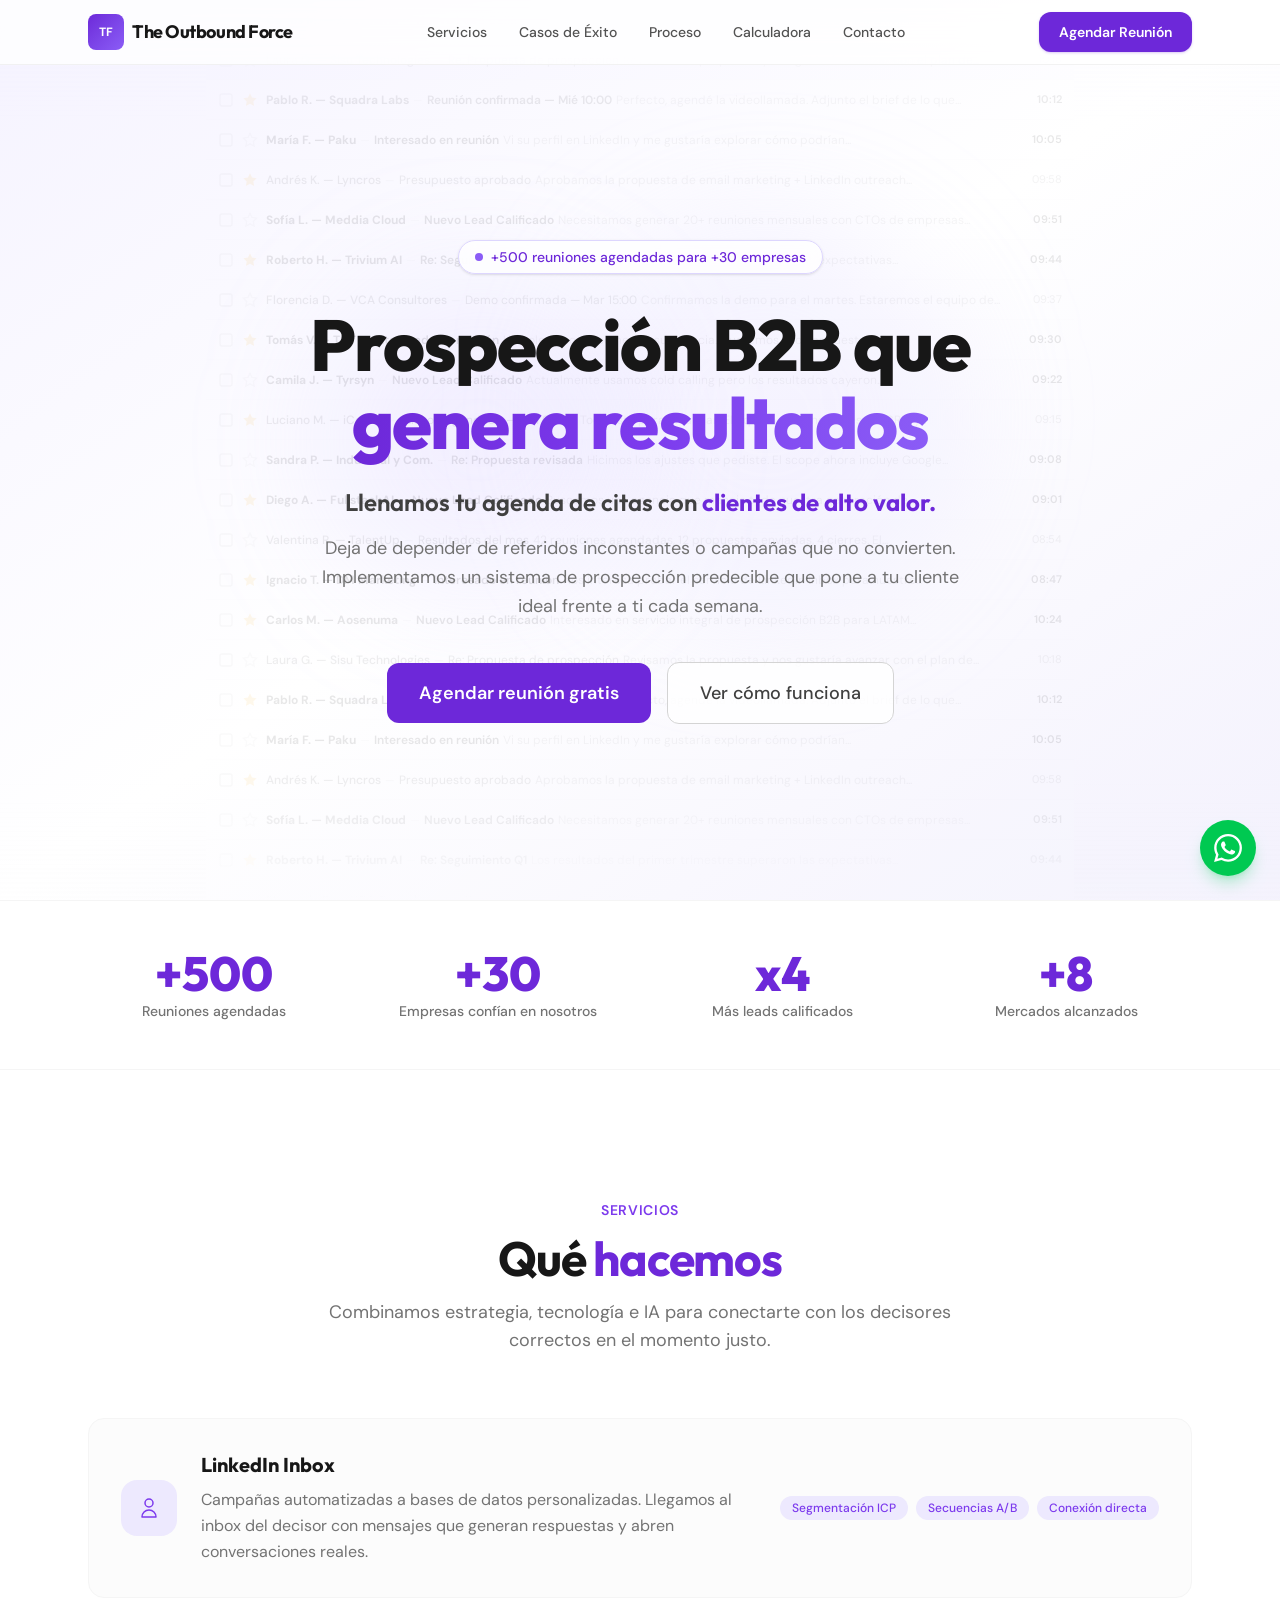
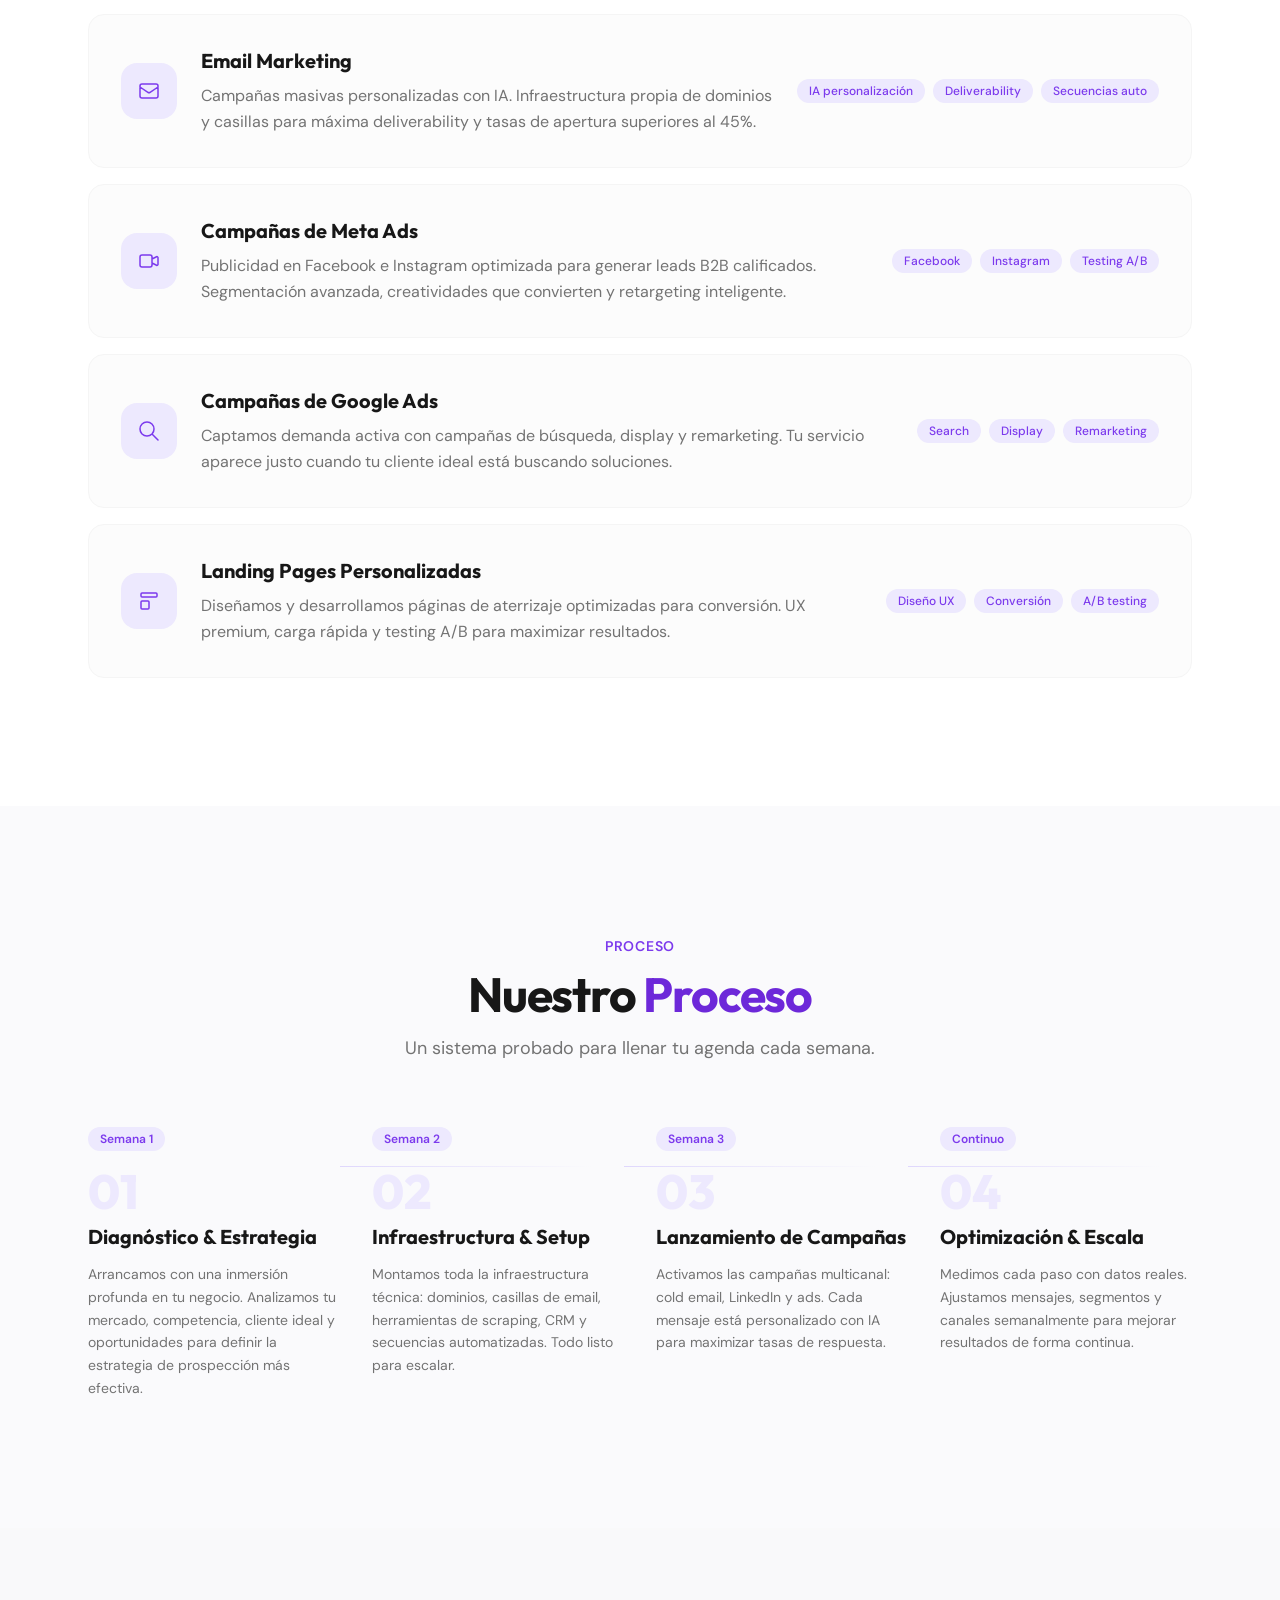
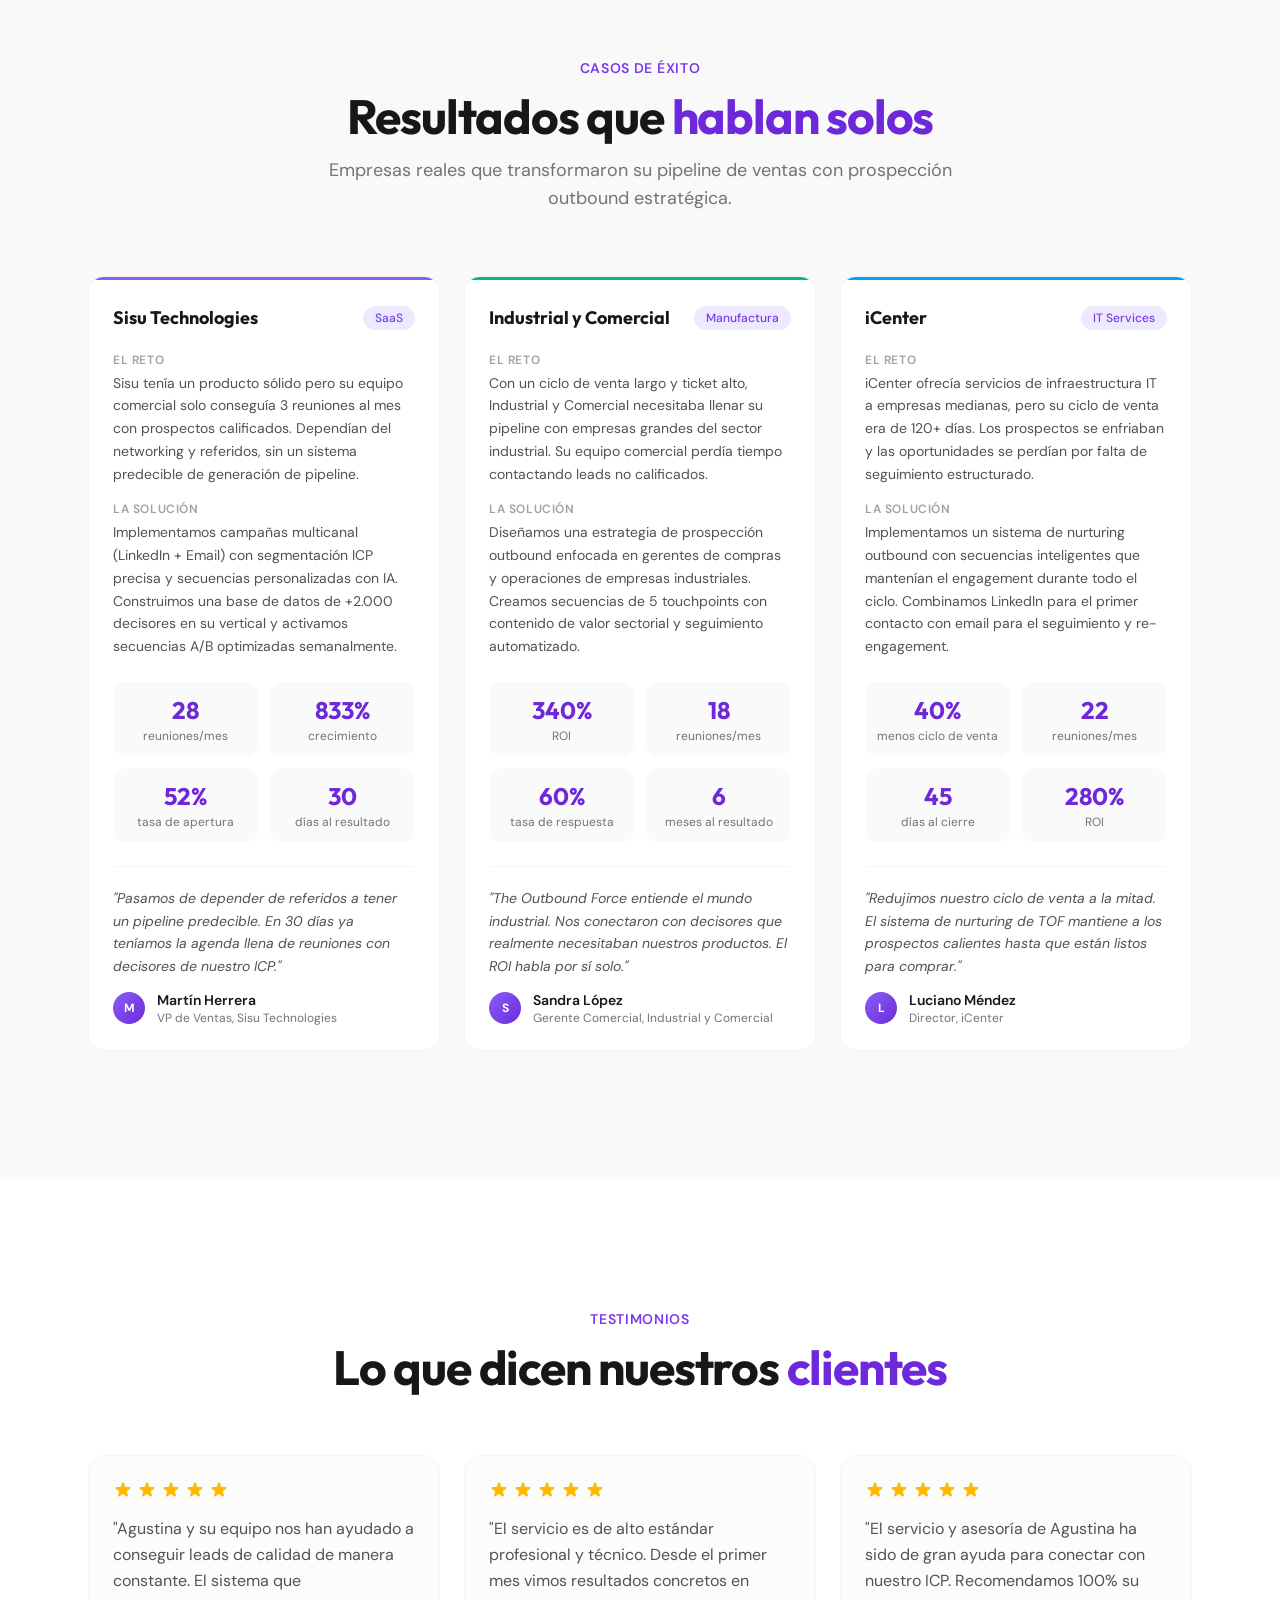
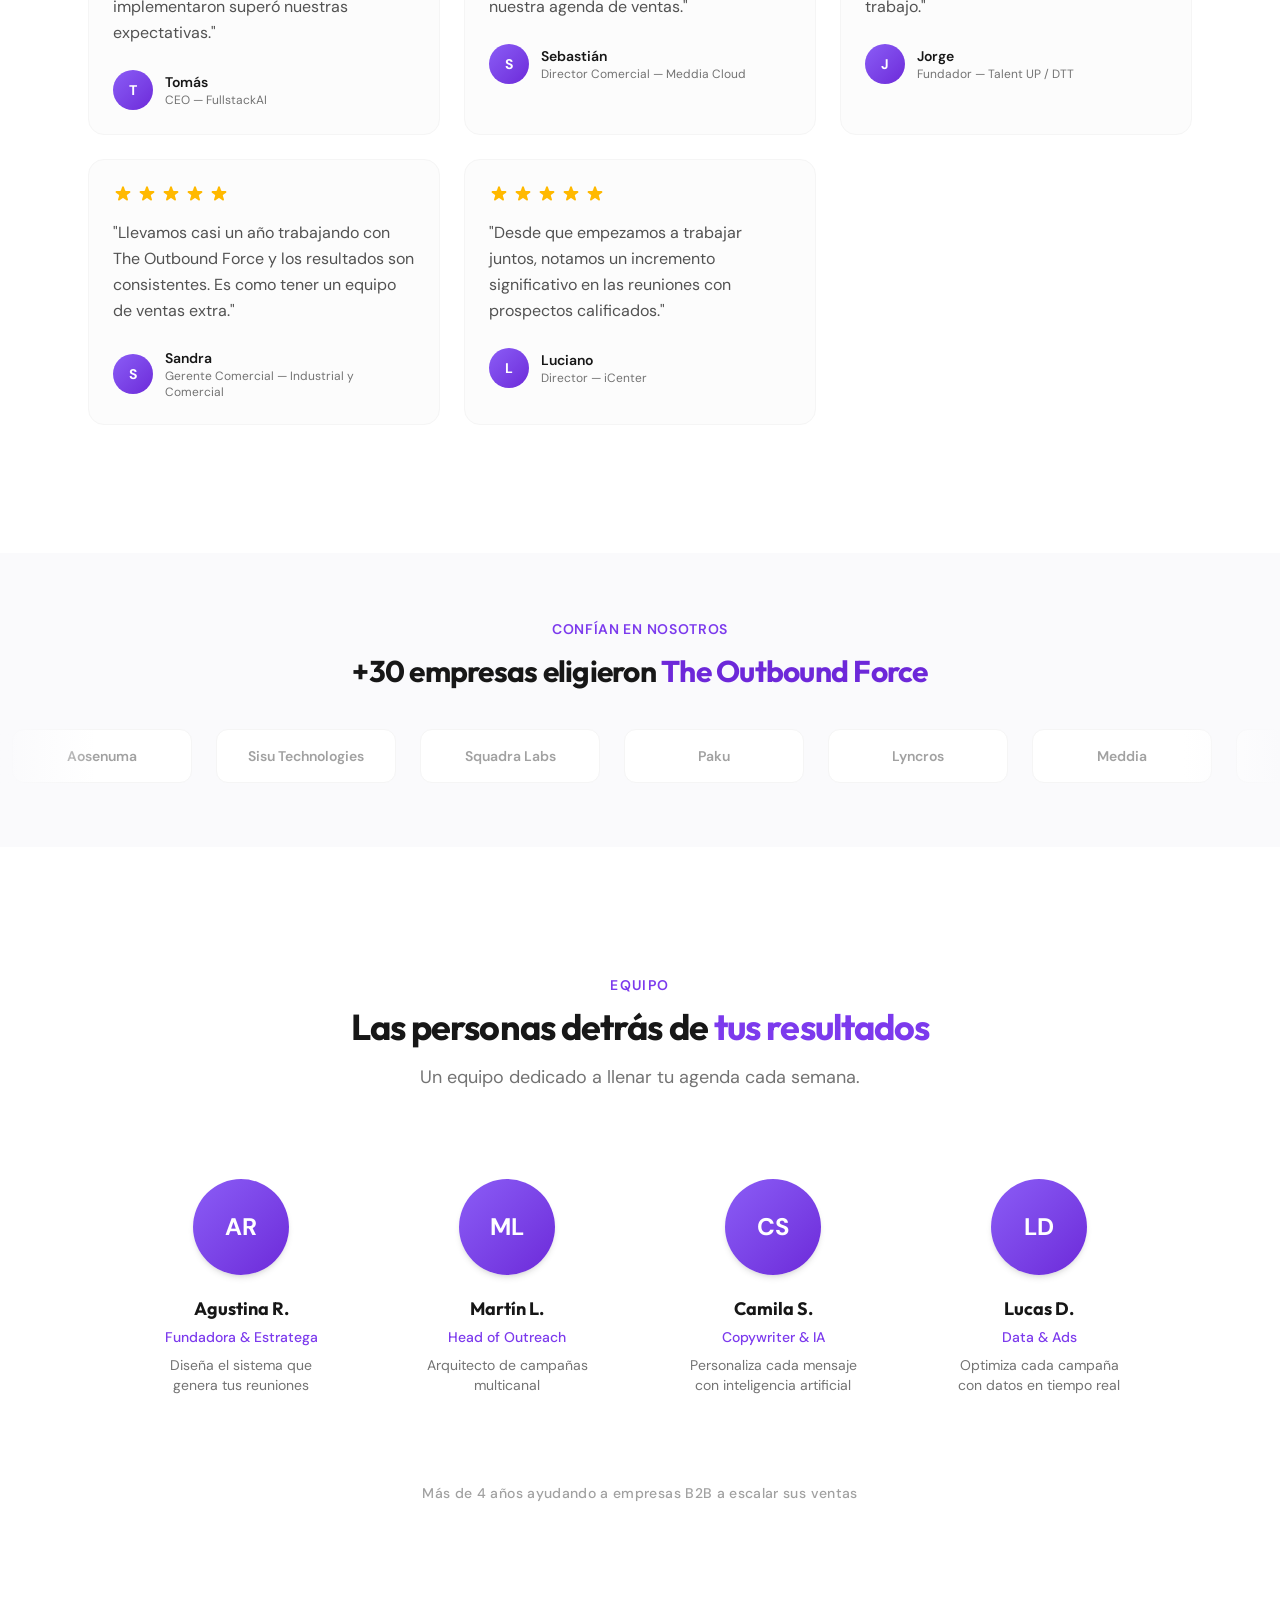
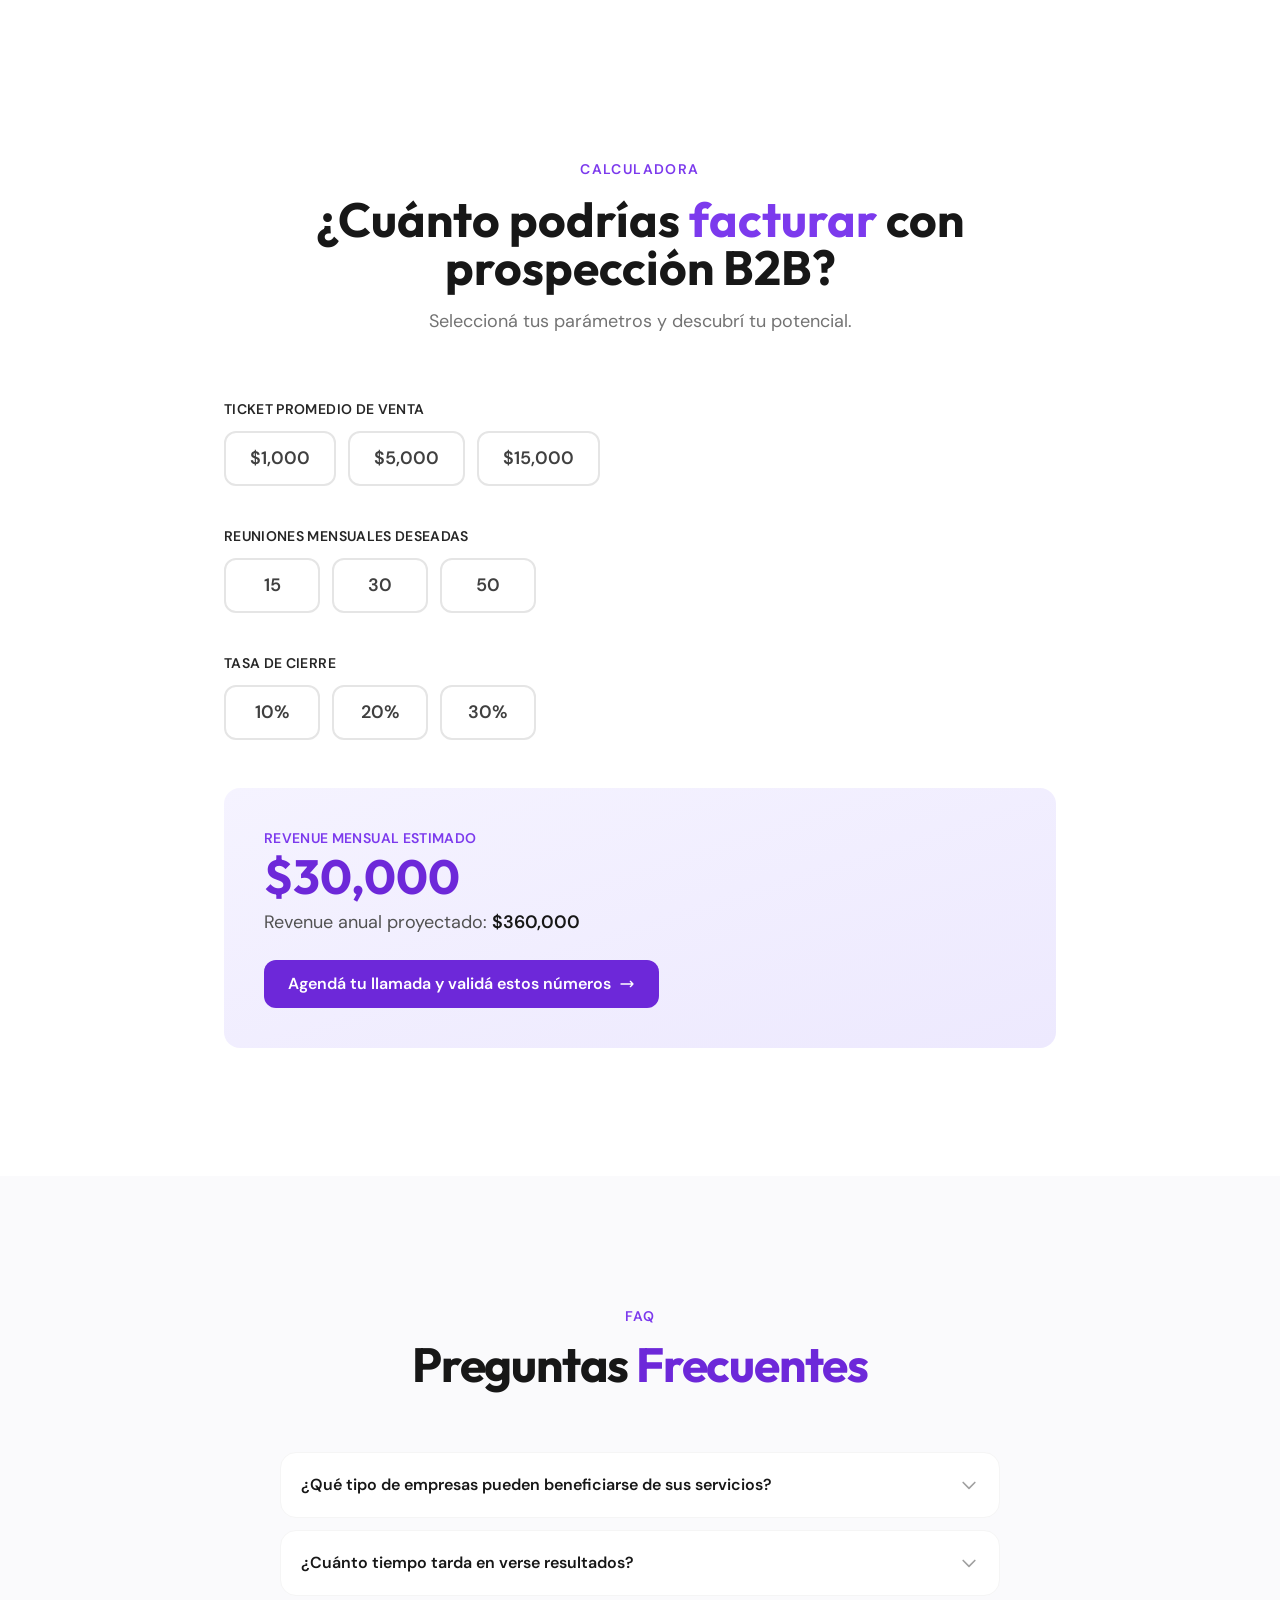
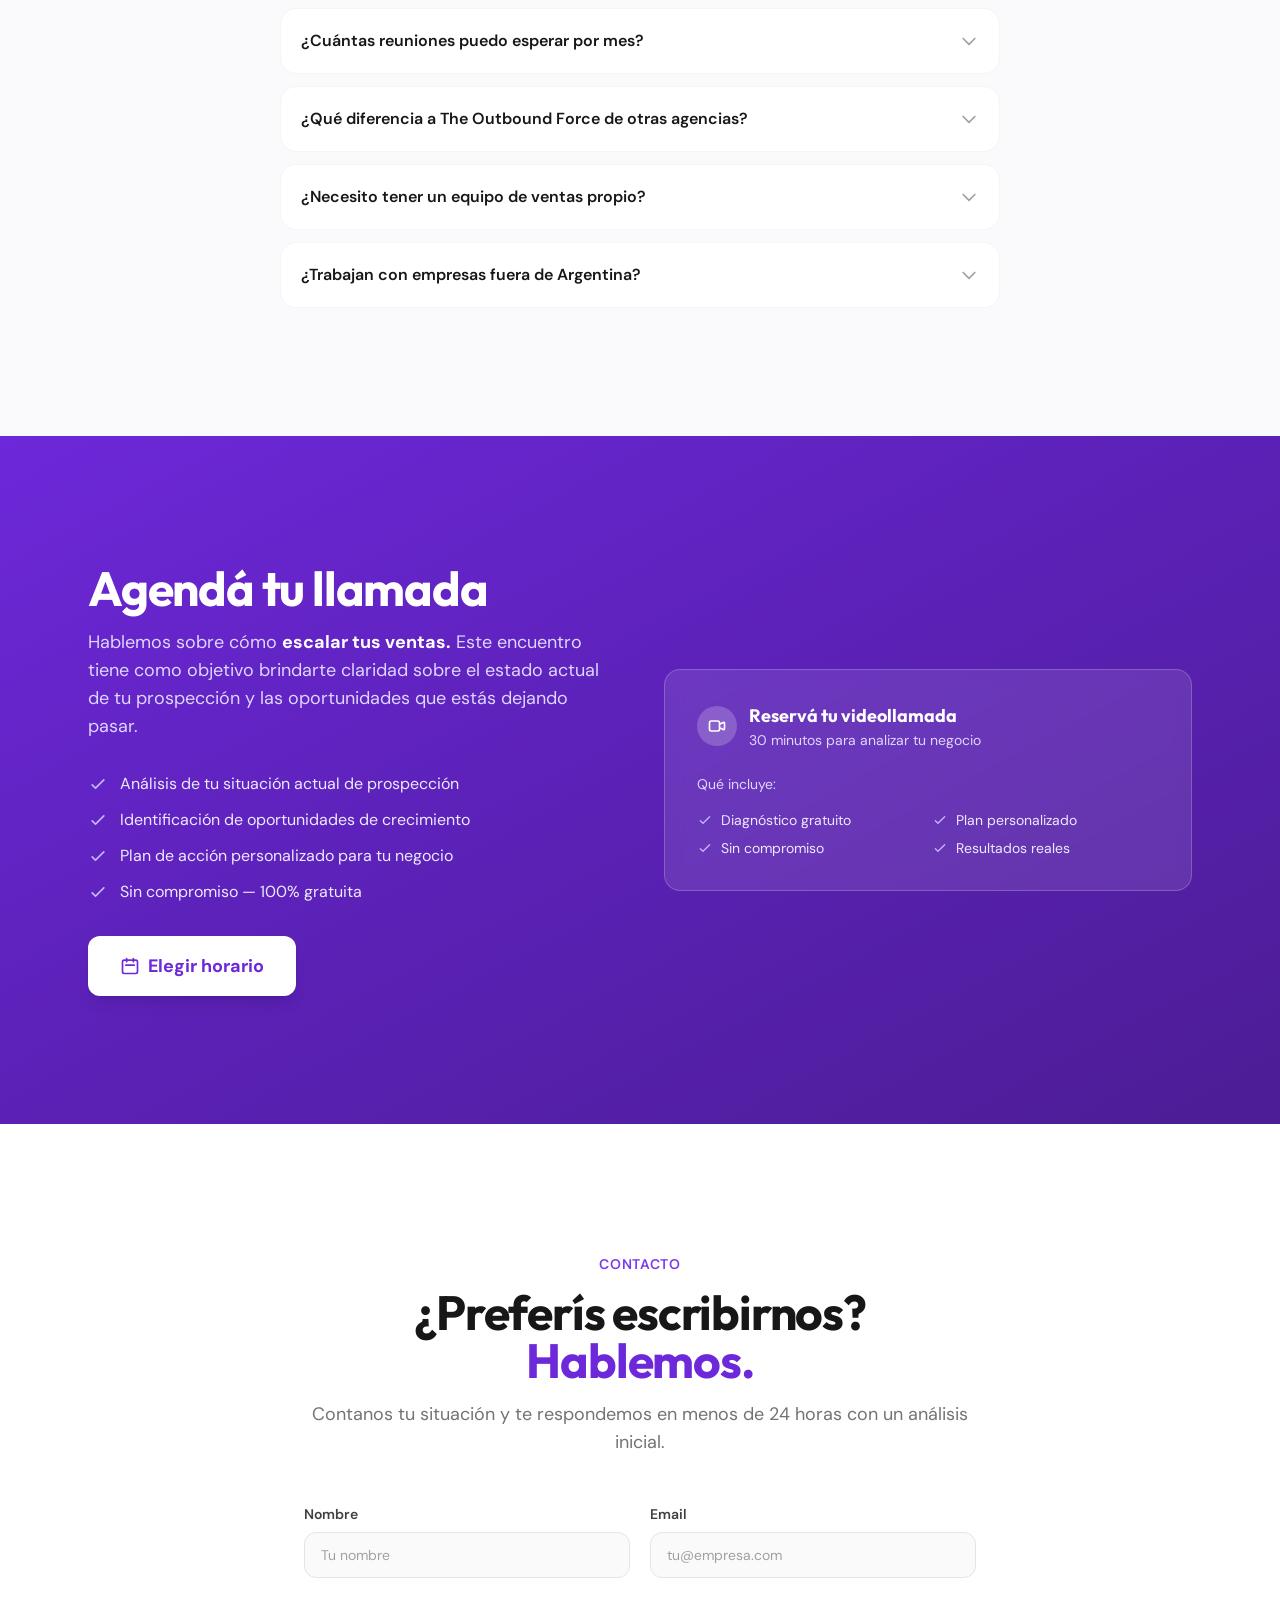
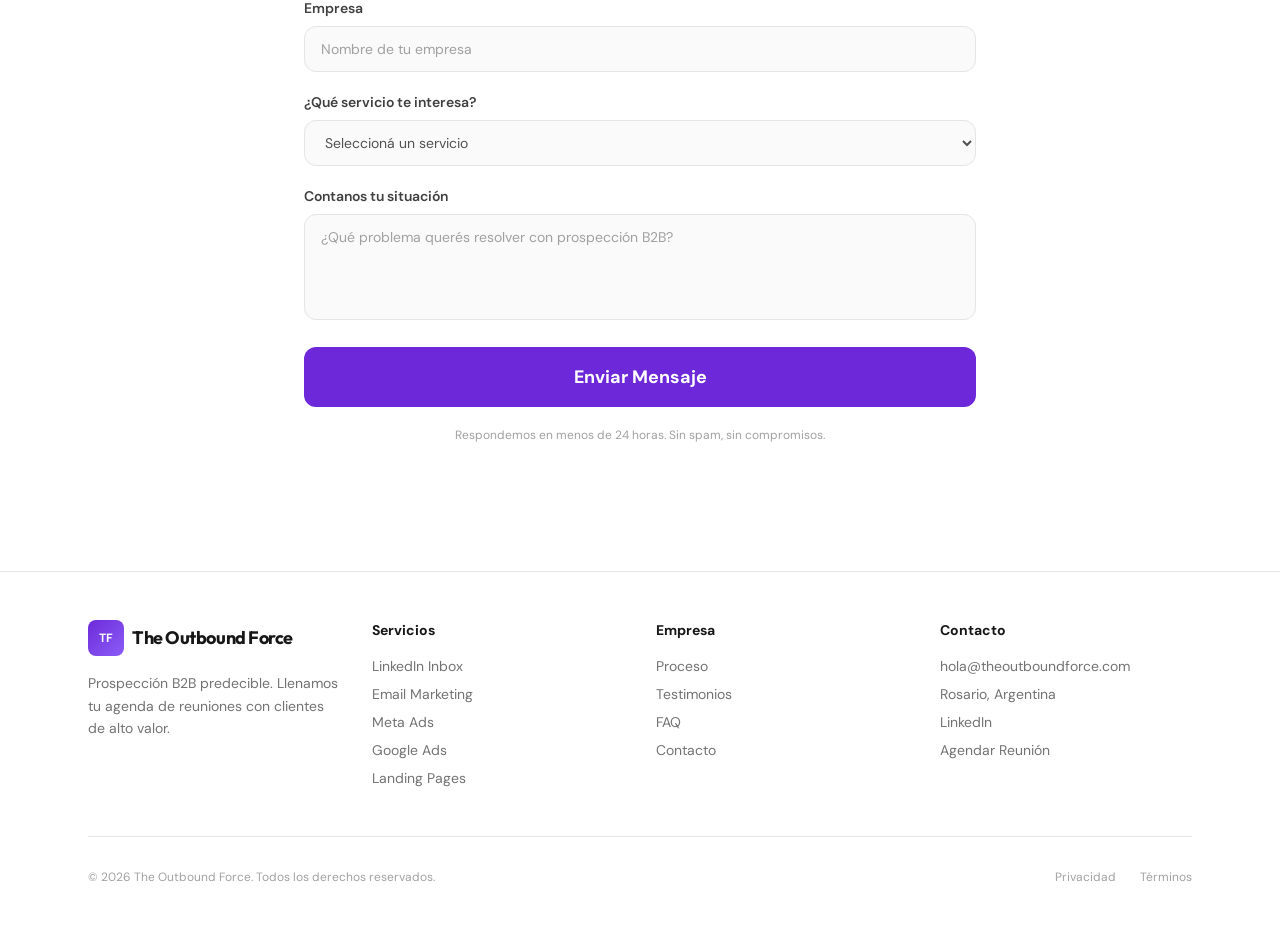
==== index.html @ 1c2b4b19 "feat: TOF rebuild" ====
<!DOCTYPE html><html lang="es" class="bg-[#FAFAFC] text-neutral-900 antialiased"> <head><meta charset="UTF-8"><meta name="viewport" content="width=device-width, initial-scale=1.0"><meta name="description" content="Implementamos sistemas de prospección B2B predecibles. LinkedIn, Email Marketing, Meta Ads y Google Ads. +500 reuniones agendadas para +30 empresas. Agendá tu llamada gratis."><meta name="robots" content="index, follow"><meta name="generator" content="Astro v6.1.3"><!-- Canonical --><link rel="canonical" href="https://theoutboundforce.com/"><!-- Open Graph --><meta property="og:type" content="website"><meta property="og:title" content="Prospección B2B que llena tu agenda de reuniones | The Outbound Force"><meta property="og:description" content="Implementamos sistemas de prospección B2B predecibles. LinkedIn, Email Marketing, Meta Ads y Google Ads. +500 reuniones agendadas para +30 empresas. Agendá tu llamada gratis."><meta property="og:url" content="https://theoutboundforce.com/"><meta property="og:site_name" content="The Outbound Force"><meta property="og:image" content="https://theoutboundforce.com/og-image.svg"><meta property="og:locale" content="es_AR"><!-- Twitter --><meta name="twitter:card" content="summary_large_image"><meta name="twitter:title" content="Prospección B2B que llena tu agenda de reuniones | The Outbound Force"><meta name="twitter:description" content="Implementamos sistemas de prospección B2B predecibles. LinkedIn, Email Marketing, Meta Ads y Google Ads. +500 reuniones agendadas para +30 empresas. Agendá tu llamada gratis."><meta name="twitter:image" content="https://theoutboundforce.com/og-image.svg"><!-- Fonts --><link rel="preconnect" href="https://fonts.googleapis.com"><link rel="preconnect" href="https://fonts.gstatic.com" crossorigin><link href="https://fonts.googleapis.com/css2?family=DM+Sans:wght@400;500;600;700&family=Outfit:wght@600;700;800&display=swap" rel="stylesheet"><!-- Favicon --><link rel="icon" type="image/svg+xml" href="/favicon.svg"><title>Prospección B2B que llena tu agenda de reuniones | The Outbound Force</title><!-- JSON-LD --><script type="application/ld+json">{"@context":"https://schema.org","@type":"ProfessionalService","name":"The Outbound Force","url":"https://theoutboundforce.com","logo":"https://theoutboundforce.com/logo.svg","image":"https://theoutboundforce.com/og-image.svg","description":"Implementamos sistemas de prospección B2B predecibles para empresas. LinkedIn, Email Marketing, Meta Ads y Google Ads. +500 reuniones agendadas.","email":"hola@theoutboundforce.com","telephone":"+54 9 341 000 0000","address":{"@type":"PostalAddress","addressLocality":"Rosario","addressRegion":"Santa Fe","addressCountry":"AR"},"areaServed":["Argentina","LATAM","España","USA"],"serviceType":["Prospección B2B","Generación de Leads","Email Marketing","LinkedIn Outreach","Meta Ads","Google Ads","Landing Pages"],"founder":{"@type":"Person","name":"Agustina"},"sameAs":["https://www.linkedin.com/company/the-outbound-force"],"aggregateRating":{"@type":"AggregateRating","ratingValue":"5","reviewCount":"5","bestRating":"5"},"priceRange":"$$"}</script><script type="application/ld+json">{"@context":"https://schema.org","@type":"WebSite","name":"The Outbound Force","url":"https://theoutboundforce.com","description":"Implementamos sistemas de prospección B2B predecibles. LinkedIn, Email Marketing, Meta Ads y Google Ads. +500 reuniones agendadas para +30 empresas. Agendá tu llamada gratis.","inLanguage":"es","publisher":{"@type":"Organization","name":"The Outbound Force"},"potentialAction":{"@type":"SearchAction","target":"https://theoutboundforce.com/?q={search_term_string}","query-input":"required name=search_term_string"}}</script><link rel="stylesheet" href="/_astro/index@_@astro.1FFzVMFJ.css"></head> <body class="font-sans min-h-screen"> <!-- Skip Navigation --> <a href="#main-content" class="sr-only focus:not-sr-only focus:fixed focus:top-4 focus:left-4 focus:z-50 focus:bg-v-700 focus:text-white focus:px-4 focus:py-2 focus:rounded-lg">
Saltar al contenido
</a>  <header class="fixed top-0 left-0 right-0 z-50 backdrop-blur-xl bg-white/80 border-b border-neutral-200/50"> <nav class="max-w-6xl mx-auto px-6 h-16 flex items-center justify-between" aria-label="Navegación principal"> <!-- Logo --> <a href="/" class="flex items-center gap-2 group" aria-label="The Outbound Force - Inicio"> <div class="w-9 h-9 rounded-lg bg-gradient-to-br from-v-700 to-v-500 flex items-center justify-center text-xs font-bold text-white transition-transform group-hover:scale-110">
TF
</div> <span class="font-display font-bold text-lg tracking-tight hidden sm:block">The Outbound Force</span> </a> <!-- Desktop Nav --> <ul class="hidden md:flex items-center gap-8"> <li> <a href="#servicios" class="text-sm text-neutral-600 hover:text-v-700 transition-colors duration-200 font-medium"> Servicios </a> </li><li> <a href="#casos" class="text-sm text-neutral-600 hover:text-v-700 transition-colors duration-200 font-medium"> Casos de Éxito </a> </li><li> <a href="#proceso" class="text-sm text-neutral-600 hover:text-v-700 transition-colors duration-200 font-medium"> Proceso </a> </li><li> <a href="#calculadora" class="text-sm text-neutral-600 hover:text-v-700 transition-colors duration-200 font-medium"> Calculadora </a> </li><li> <a href="#contacto" class="text-sm text-neutral-600 hover:text-v-700 transition-colors duration-200 font-medium"> Contacto </a> </li> </ul> <!-- CTA --> <a href="https://calendar.app.google/Jxg7er6LkiL6tGEw6" target="_blank" rel="noopener noreferrer" class="hidden md:inline-flex items-center gap-2 px-5 py-2.5 text-sm font-semibold bg-v-700 hover:bg-v-600 text-white rounded-xl transition-colors shadow-sm shadow-v-700/20">
Agendar Reunión
</a> <!-- Mobile menu toggle --> <label for="mobile-menu" class="md:hidden cursor-pointer p-2" aria-label="Abrir menú de navegación"> <svg class="w-6 h-6 text-neutral-700" fill="none" stroke="currentColor" viewBox="0 0 24 24" aria-hidden="true"> <path stroke-linecap="round" stroke-linejoin="round" stroke-width="2" d="M4 6h16M4 12h16M4 18h16"></path> </svg> </label> </nav> <!-- Mobile menu --> <input type="checkbox" id="mobile-menu" class="hidden peer" aria-hidden="true" tabindex="-1"> <div class="md:hidden hidden peer-checked:block bg-white/95 backdrop-blur-xl border-b border-neutral-200 px-6 pb-6"> <ul class="flex flex-col gap-4"> <li> <label for="mobile-menu"> <a href="#servicios" class="block text-neutral-600 hover:text-v-700 transition-colors py-2 font-medium"> Servicios </a> </label> </li><li> <label for="mobile-menu"> <a href="#casos" class="block text-neutral-600 hover:text-v-700 transition-colors py-2 font-medium"> Casos de Éxito </a> </label> </li><li> <label for="mobile-menu"> <a href="#proceso" class="block text-neutral-600 hover:text-v-700 transition-colors py-2 font-medium"> Proceso </a> </label> </li><li> <label for="mobile-menu"> <a href="#calculadora" class="block text-neutral-600 hover:text-v-700 transition-colors py-2 font-medium"> Calculadora </a> </label> </li><li> <label for="mobile-menu"> <a href="#contacto" class="block text-neutral-600 hover:text-v-700 transition-colors py-2 font-medium"> Contacto </a> </label> </li> <li> <a href="https://calendar.app.google/Jxg7er6LkiL6tGEw6" target="_blank" rel="noopener noreferrer" class="inline-flex items-center gap-2 px-5 py-2.5 text-sm font-semibold bg-v-700 hover:bg-v-600 text-white rounded-xl transition-colors">
Agendar Reunión
</a> </li> </ul> </div> </header> <main id="main-content"> <section class="relative min-h-screen flex items-center justify-center overflow-hidden pt-16" aria-label="Presentación"> <!-- Base gradient background --> <div class="absolute inset-0 bg-gradient-to-br from-v-50 via-white to-v-100/50" aria-hidden="true"></div> <div class="absolute top-1/4 right-1/4 w-96 h-96 bg-v-200/30 rounded-full blur-3xl" aria-hidden="true"></div> <div class="absolute bottom-1/3 left-1/4 w-80 h-80 bg-v-300/20 rounded-full blur-3xl" aria-hidden="true"></div> <!-- Gmail-style Lead Feed watermark --> <div class="lead-feed-watermark" aria-hidden="true" data-astro-cid-tylnqlsn> <div class="lead-feed-fade-top" data-astro-cid-tylnqlsn></div> <div class="lead-feed-fade-bottom" data-astro-cid-tylnqlsn></div> <div class="lead-feed-container" data-astro-cid-tylnqlsn> <div class="lead-feed-track" data-astro-cid-tylnqlsn> <div class="lead-row unread" data-astro-cid-tylnqlsn> <!-- Checkbox --> <div class="lead-check" data-astro-cid-tylnqlsn> <svg width="16" height="16" viewBox="0 0 24 24" fill="none" stroke="currentColor" stroke-width="2" data-astro-cid-tylnqlsn><rect x="3" y="3" width="18" height="18" rx="3" data-astro-cid-tylnqlsn></rect></svg> </div> <!-- Star --> <div class="lead-star starred" data-astro-cid-tylnqlsn> <svg width="16" height="16" viewBox="0 0 24 24" fill="currentColor" data-astro-cid-tylnqlsn><path d="M12 2l3.09 6.26L22 9.27l-5 4.87 1.18 6.88L12 17.77l-6.18 3.25L7 14.14 2 9.27l6.91-1.01L12 2z" data-astro-cid-tylnqlsn></path></svg> </div> <!-- Content --> <div class="lead-content" data-astro-cid-tylnqlsn> <span class="lead-from" data-astro-cid-tylnqlsn>Carlos M. — Aosenuma</span> <span class="lead-sep" data-astro-cid-tylnqlsn>—</span> <span class="lead-subject" data-astro-cid-tylnqlsn>Nuevo Lead Calificado</span> <span class="lead-preview" data-astro-cid-tylnqlsn>Interesado en servicio integral de prospección B2B para LATAM...</span> </div> <!-- Time --> <div class="lead-time" data-astro-cid-tylnqlsn>10:24</div> </div><div class="lead-row read" data-astro-cid-tylnqlsn> <!-- Checkbox --> <div class="lead-check" data-astro-cid-tylnqlsn> <svg width="16" height="16" viewBox="0 0 24 24" fill="none" stroke="currentColor" stroke-width="2" data-astro-cid-tylnqlsn><rect x="3" y="3" width="18" height="18" rx="3" data-astro-cid-tylnqlsn></rect></svg> </div> <!-- Star --> <div class="lead-star " data-astro-cid-tylnqlsn> <svg width="16" height="16" viewBox="0 0 24 24" fill="none" stroke="currentColor" stroke-width="2" data-astro-cid-tylnqlsn><path d="M12 2l3.09 6.26L22 9.27l-5 4.87 1.18 6.88L12 17.77l-6.18 3.25L7 14.14 2 9.27l6.91-1.01L12 2z" data-astro-cid-tylnqlsn></path></svg> </div> <!-- Content --> <div class="lead-content" data-astro-cid-tylnqlsn> <span class="lead-from" data-astro-cid-tylnqlsn>Laura G. — Sisu Technologies</span> <span class="lead-sep" data-astro-cid-tylnqlsn>—</span> <span class="lead-subject" data-astro-cid-tylnqlsn>Re: Propuesta de prospección</span> <span class="lead-preview" data-astro-cid-tylnqlsn>Revisamos la propuesta y nos gustaría avanzar con el plan de...</span> </div> <!-- Time --> <div class="lead-time" data-astro-cid-tylnqlsn>10:18</div> </div><div class="lead-row unread" data-astro-cid-tylnqlsn> <!-- Checkbox --> <div class="lead-check" data-astro-cid-tylnqlsn> <svg width="16" height="16" viewBox="0 0 24 24" fill="none" stroke="currentColor" stroke-width="2" data-astro-cid-tylnqlsn><rect x="3" y="3" width="18" height="18" rx="3" data-astro-cid-tylnqlsn></rect></svg> </div> <!-- Star --> <div class="lead-star starred" data-astro-cid-tylnqlsn> <svg width="16" height="16" viewBox="0 0 24 24" fill="currentColor" data-astro-cid-tylnqlsn><path d="M12 2l3.09 6.26L22 9.27l-5 4.87 1.18 6.88L12 17.77l-6.18 3.25L7 14.14 2 9.27l6.91-1.01L12 2z" data-astro-cid-tylnqlsn></path></svg> </div> <!-- Content --> <div class="lead-content" data-astro-cid-tylnqlsn> <span class="lead-from" data-astro-cid-tylnqlsn>Pablo R. — Squadra Labs</span> <span class="lead-sep" data-astro-cid-tylnqlsn>—</span> <span class="lead-subject" data-astro-cid-tylnqlsn>Reunión confirmada — Mié 10:00</span> <span class="lead-preview" data-astro-cid-tylnqlsn>Perfecto, agendé la videollamada. Adjunto el brief de lo que...</span> </div> <!-- Time --> <div class="lead-time" data-astro-cid-tylnqlsn>10:12</div> </div><div class="lead-row unread" data-astro-cid-tylnqlsn> <!-- Checkbox --> <div class="lead-check" data-astro-cid-tylnqlsn> <svg width="16" height="16" viewBox="0 0 24 24" fill="none" stroke="currentColor" stroke-width="2" data-astro-cid-tylnqlsn><rect x="3" y="3" width="18" height="18" rx="3" data-astro-cid-tylnqlsn></rect></svg> </div> <!-- Star --> <div class="lead-star " data-astro-cid-tylnqlsn> <svg width="16" height="16" viewBox="0 0 24 24" fill="none" stroke="currentColor" stroke-width="2" data-astro-cid-tylnqlsn><path d="M12 2l3.09 6.26L22 9.27l-5 4.87 1.18 6.88L12 17.77l-6.18 3.25L7 14.14 2 9.27l6.91-1.01L12 2z" data-astro-cid-tylnqlsn></path></svg> </div> <!-- Content --> <div class="lead-content" data-astro-cid-tylnqlsn> <span class="lead-from" data-astro-cid-tylnqlsn>María F. — Paku</span> <span class="lead-sep" data-astro-cid-tylnqlsn>—</span> <span class="lead-subject" data-astro-cid-tylnqlsn>Interesado en reunión</span> <span class="lead-preview" data-astro-cid-tylnqlsn>Vi su perfil en LinkedIn y me gustaría explorar cómo podrían...</span> </div> <!-- Time --> <div class="lead-time" data-astro-cid-tylnqlsn>10:05</div> </div><div class="lead-row read" data-astro-cid-tylnqlsn> <!-- Checkbox --> <div class="lead-check" data-astro-cid-tylnqlsn> <svg width="16" height="16" viewBox="0 0 24 24" fill="none" stroke="currentColor" stroke-width="2" data-astro-cid-tylnqlsn><rect x="3" y="3" width="18" height="18" rx="3" data-astro-cid-tylnqlsn></rect></svg> </div> <!-- Star --> <div class="lead-star starred" data-astro-cid-tylnqlsn> <svg width="16" height="16" viewBox="0 0 24 24" fill="currentColor" data-astro-cid-tylnqlsn><path d="M12 2l3.09 6.26L22 9.27l-5 4.87 1.18 6.88L12 17.77l-6.18 3.25L7 14.14 2 9.27l6.91-1.01L12 2z" data-astro-cid-tylnqlsn></path></svg> </div> <!-- Content --> <div class="lead-content" data-astro-cid-tylnqlsn> <span class="lead-from" data-astro-cid-tylnqlsn>Andrés K. — Lyncros</span> <span class="lead-sep" data-astro-cid-tylnqlsn>—</span> <span class="lead-subject" data-astro-cid-tylnqlsn>Presupuesto aprobado</span> <span class="lead-preview" data-astro-cid-tylnqlsn>Aprobamos la propuesta de email marketing + LinkedIn outreach...</span> </div> <!-- Time --> <div class="lead-time" data-astro-cid-tylnqlsn>09:58</div> </div><div class="lead-row unread" data-astro-cid-tylnqlsn> <!-- Checkbox --> <div class="lead-check" data-astro-cid-tylnqlsn> <svg width="16" height="16" viewBox="0 0 24 24" fill="none" stroke="currentColor" stroke-width="2" data-astro-cid-tylnqlsn><rect x="3" y="3" width="18" height="18" rx="3" data-astro-cid-tylnqlsn></rect></svg> </div> <!-- Star --> <div class="lead-star " data-astro-cid-tylnqlsn> <svg width="16" height="16" viewBox="0 0 24 24" fill="none" stroke="currentColor" stroke-width="2" data-astro-cid-tylnqlsn><path d="M12 2l3.09 6.26L22 9.27l-5 4.87 1.18 6.88L12 17.77l-6.18 3.25L7 14.14 2 9.27l6.91-1.01L12 2z" data-astro-cid-tylnqlsn></path></svg> </div> <!-- Content --> <div class="lead-content" data-astro-cid-tylnqlsn> <span class="lead-from" data-astro-cid-tylnqlsn>Sofía L. — Meddia Cloud</span> <span class="lead-sep" data-astro-cid-tylnqlsn>—</span> <span class="lead-subject" data-astro-cid-tylnqlsn>Nuevo Lead Calificado</span> <span class="lead-preview" data-astro-cid-tylnqlsn>Necesitamos generar 20+ reuniones mensuales con CTOs de empresas...</span> </div> <!-- Time --> <div class="lead-time" data-astro-cid-tylnqlsn>09:51</div> </div><div class="lead-row unread" data-astro-cid-tylnqlsn> <!-- Checkbox --> <div class="lead-check" data-astro-cid-tylnqlsn> <svg width="16" height="16" viewBox="0 0 24 24" fill="none" stroke="currentColor" stroke-width="2" data-astro-cid-tylnqlsn><rect x="3" y="3" width="18" height="18" rx="3" data-astro-cid-tylnqlsn></rect></svg> </div> <!-- Star --> <div class="lead-star starred" data-astro-cid-tylnqlsn> <svg width="16" height="16" viewBox="0 0 24 24" fill="currentColor" data-astro-cid-tylnqlsn><path d="M12 2l3.09 6.26L22 9.27l-5 4.87 1.18 6.88L12 17.77l-6.18 3.25L7 14.14 2 9.27l6.91-1.01L12 2z" data-astro-cid-tylnqlsn></path></svg> </div> <!-- Content --> <div class="lead-content" data-astro-cid-tylnqlsn> <span class="lead-from" data-astro-cid-tylnqlsn>Roberto H. — Trivium AI</span> <span class="lead-sep" data-astro-cid-tylnqlsn>—</span> <span class="lead-subject" data-astro-cid-tylnqlsn>Re: Seguimiento Q1</span> <span class="lead-preview" data-astro-cid-tylnqlsn>Los resultados del primer trimestre superaron las expectativas...</span> </div> <!-- Time --> <div class="lead-time" data-astro-cid-tylnqlsn>09:44</div> </div><div class="lead-row read" data-astro-cid-tylnqlsn> <!-- Checkbox --> <div class="lead-check" data-astro-cid-tylnqlsn> <svg width="16" height="16" viewBox="0 0 24 24" fill="none" stroke="currentColor" stroke-width="2" data-astro-cid-tylnqlsn><rect x="3" y="3" width="18" height="18" rx="3" data-astro-cid-tylnqlsn></rect></svg> </div> <!-- Star --> <div class="lead-star " data-astro-cid-tylnqlsn> <svg width="16" height="16" viewBox="0 0 24 24" fill="none" stroke="currentColor" stroke-width="2" data-astro-cid-tylnqlsn><path d="M12 2l3.09 6.26L22 9.27l-5 4.87 1.18 6.88L12 17.77l-6.18 3.25L7 14.14 2 9.27l6.91-1.01L12 2z" data-astro-cid-tylnqlsn></path></svg> </div> <!-- Content --> <div class="lead-content" data-astro-cid-tylnqlsn> <span class="lead-from" data-astro-cid-tylnqlsn>Florencia D. — VCA Consultores</span> <span class="lead-sep" data-astro-cid-tylnqlsn>—</span> <span class="lead-subject" data-astro-cid-tylnqlsn>Demo confirmada — Mar 15:00</span> <span class="lead-preview" data-astro-cid-tylnqlsn>Confirmamos la demo para el martes. Estaremos el equipo de...</span> </div> <!-- Time --> <div class="lead-time" data-astro-cid-tylnqlsn>09:37</div> </div><div class="lead-row unread" data-astro-cid-tylnqlsn> <!-- Checkbox --> <div class="lead-check" data-astro-cid-tylnqlsn> <svg width="16" height="16" viewBox="0 0 24 24" fill="none" stroke="currentColor" stroke-width="2" data-astro-cid-tylnqlsn><rect x="3" y="3" width="18" height="18" rx="3" data-astro-cid-tylnqlsn></rect></svg> </div> <!-- Star --> <div class="lead-star starred" data-astro-cid-tylnqlsn> <svg width="16" height="16" viewBox="0 0 24 24" fill="currentColor" data-astro-cid-tylnqlsn><path d="M12 2l3.09 6.26L22 9.27l-5 4.87 1.18 6.88L12 17.77l-6.18 3.25L7 14.14 2 9.27l6.91-1.01L12 2z" data-astro-cid-tylnqlsn></path></svg> </div> <!-- Content --> <div class="lead-content" data-astro-cid-tylnqlsn> <span class="lead-from" data-astro-cid-tylnqlsn>Tomás V. — THT</span> <span class="lead-sep" data-astro-cid-tylnqlsn>—</span> <span class="lead-subject" data-astro-cid-tylnqlsn>Interesado en reunión</span> <span class="lead-preview" data-astro-cid-tylnqlsn>Un colega nos recomendó su agencia. Queremos escalar nuestra...</span> </div> <!-- Time --> <div class="lead-time" data-astro-cid-tylnqlsn>09:30</div> </div><div class="lead-row unread" data-astro-cid-tylnqlsn> <!-- Checkbox --> <div class="lead-check" data-astro-cid-tylnqlsn> <svg width="16" height="16" viewBox="0 0 24 24" fill="none" stroke="currentColor" stroke-width="2" data-astro-cid-tylnqlsn><rect x="3" y="3" width="18" height="18" rx="3" data-astro-cid-tylnqlsn></rect></svg> </div> <!-- Star --> <div class="lead-star " data-astro-cid-tylnqlsn> <svg width="16" height="16" viewBox="0 0 24 24" fill="none" stroke="currentColor" stroke-width="2" data-astro-cid-tylnqlsn><path d="M12 2l3.09 6.26L22 9.27l-5 4.87 1.18 6.88L12 17.77l-6.18 3.25L7 14.14 2 9.27l6.91-1.01L12 2z" data-astro-cid-tylnqlsn></path></svg> </div> <!-- Content --> <div class="lead-content" data-astro-cid-tylnqlsn> <span class="lead-from" data-astro-cid-tylnqlsn>Camila J. — Tyrsyn</span> <span class="lead-sep" data-astro-cid-tylnqlsn>—</span> <span class="lead-subject" data-astro-cid-tylnqlsn>Nuevo Lead Calificado</span> <span class="lead-preview" data-astro-cid-tylnqlsn>Actualmente usamos cold calling pero los resultados cayeron...</span> </div> <!-- Time --> <div class="lead-time" data-astro-cid-tylnqlsn>09:22</div> </div><div class="lead-row read" data-astro-cid-tylnqlsn> <!-- Checkbox --> <div class="lead-check" data-astro-cid-tylnqlsn> <svg width="16" height="16" viewBox="0 0 24 24" fill="none" stroke="currentColor" stroke-width="2" data-astro-cid-tylnqlsn><rect x="3" y="3" width="18" height="18" rx="3" data-astro-cid-tylnqlsn></rect></svg> </div> <!-- Star --> <div class="lead-star starred" data-astro-cid-tylnqlsn> <svg width="16" height="16" viewBox="0 0 24 24" fill="currentColor" data-astro-cid-tylnqlsn><path d="M12 2l3.09 6.26L22 9.27l-5 4.87 1.18 6.88L12 17.77l-6.18 3.25L7 14.14 2 9.27l6.91-1.01L12 2z" data-astro-cid-tylnqlsn></path></svg> </div> <!-- Content --> <div class="lead-content" data-astro-cid-tylnqlsn> <span class="lead-from" data-astro-cid-tylnqlsn>Luciano M. — iCenter</span> <span class="lead-sep" data-astro-cid-tylnqlsn>—</span> <span class="lead-subject" data-astro-cid-tylnqlsn>Kickoff agendado — Lun 09:00</span> <span class="lead-preview" data-astro-cid-tylnqlsn>Todo listo para arrancar. El equipo ya tiene acceso al CRM y...</span> </div> <!-- Time --> <div class="lead-time" data-astro-cid-tylnqlsn>09:15</div> </div><div class="lead-row unread" data-astro-cid-tylnqlsn> <!-- Checkbox --> <div class="lead-check" data-astro-cid-tylnqlsn> <svg width="16" height="16" viewBox="0 0 24 24" fill="none" stroke="currentColor" stroke-width="2" data-astro-cid-tylnqlsn><rect x="3" y="3" width="18" height="18" rx="3" data-astro-cid-tylnqlsn></rect></svg> </div> <!-- Star --> <div class="lead-star " data-astro-cid-tylnqlsn> <svg width="16" height="16" viewBox="0 0 24 24" fill="none" stroke="currentColor" stroke-width="2" data-astro-cid-tylnqlsn><path d="M12 2l3.09 6.26L22 9.27l-5 4.87 1.18 6.88L12 17.77l-6.18 3.25L7 14.14 2 9.27l6.91-1.01L12 2z" data-astro-cid-tylnqlsn></path></svg> </div> <!-- Content --> <div class="lead-content" data-astro-cid-tylnqlsn> <span class="lead-from" data-astro-cid-tylnqlsn>Sandra P. — Industrial y Com.</span> <span class="lead-sep" data-astro-cid-tylnqlsn>—</span> <span class="lead-subject" data-astro-cid-tylnqlsn>Re: Propuesta revisada</span> <span class="lead-preview" data-astro-cid-tylnqlsn>Hicimos los ajustes que pediste. El scope ahora incluye Google...</span> </div> <!-- Time --> <div class="lead-time" data-astro-cid-tylnqlsn>09:08</div> </div><div class="lead-row unread" data-astro-cid-tylnqlsn> <!-- Checkbox --> <div class="lead-check" data-astro-cid-tylnqlsn> <svg width="16" height="16" viewBox="0 0 24 24" fill="none" stroke="currentColor" stroke-width="2" data-astro-cid-tylnqlsn><rect x="3" y="3" width="18" height="18" rx="3" data-astro-cid-tylnqlsn></rect></svg> </div> <!-- Star --> <div class="lead-star starred" data-astro-cid-tylnqlsn> <svg width="16" height="16" viewBox="0 0 24 24" fill="currentColor" data-astro-cid-tylnqlsn><path d="M12 2l3.09 6.26L22 9.27l-5 4.87 1.18 6.88L12 17.77l-6.18 3.25L7 14.14 2 9.27l6.91-1.01L12 2z" data-astro-cid-tylnqlsn></path></svg> </div> <!-- Content --> <div class="lead-content" data-astro-cid-tylnqlsn> <span class="lead-from" data-astro-cid-tylnqlsn>Diego A. — FullstackAI</span> <span class="lead-sep" data-astro-cid-tylnqlsn>—</span> <span class="lead-subject" data-astro-cid-tylnqlsn>Nuevo Lead Calificado</span> <span class="lead-preview" data-astro-cid-tylnqlsn>Buscamos una agencia que maneje toda nuestra generación de...</span> </div> <!-- Time --> <div class="lead-time" data-astro-cid-tylnqlsn>09:01</div> </div><div class="lead-row read" data-astro-cid-tylnqlsn> <!-- Checkbox --> <div class="lead-check" data-astro-cid-tylnqlsn> <svg width="16" height="16" viewBox="0 0 24 24" fill="none" stroke="currentColor" stroke-width="2" data-astro-cid-tylnqlsn><rect x="3" y="3" width="18" height="18" rx="3" data-astro-cid-tylnqlsn></rect></svg> </div> <!-- Star --> <div class="lead-star " data-astro-cid-tylnqlsn> <svg width="16" height="16" viewBox="0 0 24 24" fill="none" stroke="currentColor" stroke-width="2" data-astro-cid-tylnqlsn><path d="M12 2l3.09 6.26L22 9.27l-5 4.87 1.18 6.88L12 17.77l-6.18 3.25L7 14.14 2 9.27l6.91-1.01L12 2z" data-astro-cid-tylnqlsn></path></svg> </div> <!-- Content --> <div class="lead-content" data-astro-cid-tylnqlsn> <span class="lead-from" data-astro-cid-tylnqlsn>Valentina R. — TalentUp</span> <span class="lead-sep" data-astro-cid-tylnqlsn>—</span> <span class="lead-subject" data-astro-cid-tylnqlsn>Resultados del mes</span> <span class="lead-preview" data-astro-cid-tylnqlsn>42 reuniones agendadas, 12 propuestas enviadas, 4 cierres. El...</span> </div> <!-- Time --> <div class="lead-time" data-astro-cid-tylnqlsn>08:54</div> </div><div class="lead-row unread" data-astro-cid-tylnqlsn> <!-- Checkbox --> <div class="lead-check" data-astro-cid-tylnqlsn> <svg width="16" height="16" viewBox="0 0 24 24" fill="none" stroke="currentColor" stroke-width="2" data-astro-cid-tylnqlsn><rect x="3" y="3" width="18" height="18" rx="3" data-astro-cid-tylnqlsn></rect></svg> </div> <!-- Star --> <div class="lead-star starred" data-astro-cid-tylnqlsn> <svg width="16" height="16" viewBox="0 0 24 24" fill="currentColor" data-astro-cid-tylnqlsn><path d="M12 2l3.09 6.26L22 9.27l-5 4.87 1.18 6.88L12 17.77l-6.18 3.25L7 14.14 2 9.27l6.91-1.01L12 2z" data-astro-cid-tylnqlsn></path></svg> </div> <!-- Content --> <div class="lead-content" data-astro-cid-tylnqlsn> <span class="lead-from" data-astro-cid-tylnqlsn>Ignacio T. — DM Marketing</span> <span class="lead-sep" data-astro-cid-tylnqlsn>—</span> <span class="lead-subject" data-astro-cid-tylnqlsn>Interesado en reunión</span> <span class="lead-preview" data-astro-cid-tylnqlsn>Nos interesa probar el servicio de LinkedIn Inbox para nuestro...</span> </div> <!-- Time --> <div class="lead-time" data-astro-cid-tylnqlsn>08:47</div> </div><div class="lead-row unread" data-astro-cid-tylnqlsn> <!-- Checkbox --> <div class="lead-check" data-astro-cid-tylnqlsn> <svg width="16" height="16" viewBox="0 0 24 24" fill="none" stroke="currentColor" stroke-width="2" data-astro-cid-tylnqlsn><rect x="3" y="3" width="18" height="18" rx="3" data-astro-cid-tylnqlsn></rect></svg> </div> <!-- Star --> <div class="lead-star starred" data-astro-cid-tylnqlsn> <svg width="16" height="16" viewBox="0 0 24 24" fill="currentColor" data-astro-cid-tylnqlsn><path d="M12 2l3.09 6.26L22 9.27l-5 4.87 1.18 6.88L12 17.77l-6.18 3.25L7 14.14 2 9.27l6.91-1.01L12 2z" data-astro-cid-tylnqlsn></path></svg> </div> <!-- Content --> <div class="lead-content" data-astro-cid-tylnqlsn> <span class="lead-from" data-astro-cid-tylnqlsn>Carlos M. — Aosenuma</span> <span class="lead-sep" data-astro-cid-tylnqlsn>—</span> <span class="lead-subject" data-astro-cid-tylnqlsn>Nuevo Lead Calificado</span> <span class="lead-preview" data-astro-cid-tylnqlsn>Interesado en servicio integral de prospección B2B para LATAM...</span> </div> <!-- Time --> <div class="lead-time" data-astro-cid-tylnqlsn>10:24</div> </div><div class="lead-row read" data-astro-cid-tylnqlsn> <!-- Checkbox --> <div class="lead-check" data-astro-cid-tylnqlsn> <svg width="16" height="16" viewBox="0 0 24 24" fill="none" stroke="currentColor" stroke-width="2" data-astro-cid-tylnqlsn><rect x="3" y="3" width="18" height="18" rx="3" data-astro-cid-tylnqlsn></rect></svg> </div> <!-- Star --> <div class="lead-star " data-astro-cid-tylnqlsn> <svg width="16" height="16" viewBox="0 0 24 24" fill="none" stroke="currentColor" stroke-width="2" data-astro-cid-tylnqlsn><path d="M12 2l3.09 6.26L22 9.27l-5 4.87 1.18 6.88L12 17.77l-6.18 3.25L7 14.14 2 9.27l6.91-1.01L12 2z" data-astro-cid-tylnqlsn></path></svg> </div> <!-- Content --> <div class="lead-content" data-astro-cid-tylnqlsn> <span class="lead-from" data-astro-cid-tylnqlsn>Laura G. — Sisu Technologies</span> <span class="lead-sep" data-astro-cid-tylnqlsn>—</span> <span class="lead-subject" data-astro-cid-tylnqlsn>Re: Propuesta de prospección</span> <span class="lead-preview" data-astro-cid-tylnqlsn>Revisamos la propuesta y nos gustaría avanzar con el plan de...</span> </div> <!-- Time --> <div class="lead-time" data-astro-cid-tylnqlsn>10:18</div> </div><div class="lead-row unread" data-astro-cid-tylnqlsn> <!-- Checkbox --> <div class="lead-check" data-astro-cid-tylnqlsn> <svg width="16" height="16" viewBox="0 0 24 24" fill="none" stroke="currentColor" stroke-width="2" data-astro-cid-tylnqlsn><rect x="3" y="3" width="18" height="18" rx="3" data-astro-cid-tylnqlsn></rect></svg> </div> <!-- Star --> <div class="lead-star starred" data-astro-cid-tylnqlsn> <svg width="16" height="16" viewBox="0 0 24 24" fill="currentColor" data-astro-cid-tylnqlsn><path d="M12 2l3.09 6.26L22 9.27l-5 4.87 1.18 6.88L12 17.77l-6.18 3.25L7 14.14 2 9.27l6.91-1.01L12 2z" data-astro-cid-tylnqlsn></path></svg> </div> <!-- Content --> <div class="lead-content" data-astro-cid-tylnqlsn> <span class="lead-from" data-astro-cid-tylnqlsn>Pablo R. — Squadra Labs</span> <span class="lead-sep" data-astro-cid-tylnqlsn>—</span> <span class="lead-subject" data-astro-cid-tylnqlsn>Reunión confirmada — Mié 10:00</span> <span class="lead-preview" data-astro-cid-tylnqlsn>Perfecto, agendé la videollamada. Adjunto el brief de lo que...</span> </div> <!-- Time --> <div class="lead-time" data-astro-cid-tylnqlsn>10:12</div> </div><div class="lead-row unread" data-astro-cid-tylnqlsn> <!-- Checkbox --> <div class="lead-check" data-astro-cid-tylnqlsn> <svg width="16" height="16" viewBox="0 0 24 24" fill="none" stroke="currentColor" stroke-width="2" data-astro-cid-tylnqlsn><rect x="3" y="3" width="18" height="18" rx="3" data-astro-cid-tylnqlsn></rect></svg> </div> <!-- Star --> <div class="lead-star " data-astro-cid-tylnqlsn> <svg width="16" height="16" viewBox="0 0 24 24" fill="none" stroke="currentColor" stroke-width="2" data-astro-cid-tylnqlsn><path d="M12 2l3.09 6.26L22 9.27l-5 4.87 1.18 6.88L12 17.77l-6.18 3.25L7 14.14 2 9.27l6.91-1.01L12 2z" data-astro-cid-tylnqlsn></path></svg> </div> <!-- Content --> <div class="lead-content" data-astro-cid-tylnqlsn> <span class="lead-from" data-astro-cid-tylnqlsn>María F. — Paku</span> <span class="lead-sep" data-astro-cid-tylnqlsn>—</span> <span class="lead-subject" data-astro-cid-tylnqlsn>Interesado en reunión</span> <span class="lead-preview" data-astro-cid-tylnqlsn>Vi su perfil en LinkedIn y me gustaría explorar cómo podrían...</span> </div> <!-- Time --> <div class="lead-time" data-astro-cid-tylnqlsn>10:05</div> </div><div class="lead-row read" data-astro-cid-tylnqlsn> <!-- Checkbox --> <div class="lead-check" data-astro-cid-tylnqlsn> <svg width="16" height="16" viewBox="0 0 24 24" fill="none" stroke="currentColor" stroke-width="2" data-astro-cid-tylnqlsn><rect x="3" y="3" width="18" height="18" rx="3" data-astro-cid-tylnqlsn></rect></svg> </div> <!-- Star --> <div class="lead-star starred" data-astro-cid-tylnqlsn> <svg width="16" height="16" viewBox="0 0 24 24" fill="currentColor" data-astro-cid-tylnqlsn><path d="M12 2l3.09 6.26L22 9.27l-5 4.87 1.18 6.88L12 17.77l-6.18 3.25L7 14.14 2 9.27l6.91-1.01L12 2z" data-astro-cid-tylnqlsn></path></svg> </div> <!-- Content --> <div class="lead-content" data-astro-cid-tylnqlsn> <span class="lead-from" data-astro-cid-tylnqlsn>Andrés K. — Lyncros</span> <span class="lead-sep" data-astro-cid-tylnqlsn>—</span> <span class="lead-subject" data-astro-cid-tylnqlsn>Presupuesto aprobado</span> <span class="lead-preview" data-astro-cid-tylnqlsn>Aprobamos la propuesta de email marketing + LinkedIn outreach...</span> </div> <!-- Time --> <div class="lead-time" data-astro-cid-tylnqlsn>09:58</div> </div><div class="lead-row unread" data-astro-cid-tylnqlsn> <!-- Checkbox --> <div class="lead-check" data-astro-cid-tylnqlsn> <svg width="16" height="16" viewBox="0 0 24 24" fill="none" stroke="currentColor" stroke-width="2" data-astro-cid-tylnqlsn><rect x="3" y="3" width="18" height="18" rx="3" data-astro-cid-tylnqlsn></rect></svg> </div> <!-- Star --> <div class="lead-star " data-astro-cid-tylnqlsn> <svg width="16" height="16" viewBox="0 0 24 24" fill="none" stroke="currentColor" stroke-width="2" data-astro-cid-tylnqlsn><path d="M12 2l3.09 6.26L22 9.27l-5 4.87 1.18 6.88L12 17.77l-6.18 3.25L7 14.14 2 9.27l6.91-1.01L12 2z" data-astro-cid-tylnqlsn></path></svg> </div> <!-- Content --> <div class="lead-content" data-astro-cid-tylnqlsn> <span class="lead-from" data-astro-cid-tylnqlsn>Sofía L. — Meddia Cloud</span> <span class="lead-sep" data-astro-cid-tylnqlsn>—</span> <span class="lead-subject" data-astro-cid-tylnqlsn>Nuevo Lead Calificado</span> <span class="lead-preview" data-astro-cid-tylnqlsn>Necesitamos generar 20+ reuniones mensuales con CTOs de empresas...</span> </div> <!-- Time --> <div class="lead-time" data-astro-cid-tylnqlsn>09:51</div> </div><div class="lead-row unread" data-astro-cid-tylnqlsn> <!-- Checkbox --> <div class="lead-check" data-astro-cid-tylnqlsn> <svg width="16" height="16" viewBox="0 0 24 24" fill="none" stroke="currentColor" stroke-width="2" data-astro-cid-tylnqlsn><rect x="3" y="3" width="18" height="18" rx="3" data-astro-cid-tylnqlsn></rect></svg> </div> <!-- Star --> <div class="lead-star starred" data-astro-cid-tylnqlsn> <svg width="16" height="16" viewBox="0 0 24 24" fill="currentColor" data-astro-cid-tylnqlsn><path d="M12 2l3.09 6.26L22 9.27l-5 4.87 1.18 6.88L12 17.77l-6.18 3.25L7 14.14 2 9.27l6.91-1.01L12 2z" data-astro-cid-tylnqlsn></path></svg> </div> <!-- Content --> <div class="lead-content" data-astro-cid-tylnqlsn> <span class="lead-from" data-astro-cid-tylnqlsn>Roberto H. — Trivium AI</span> <span class="lead-sep" data-astro-cid-tylnqlsn>—</span> <span class="lead-subject" data-astro-cid-tylnqlsn>Re: Seguimiento Q1</span> <span class="lead-preview" data-astro-cid-tylnqlsn>Los resultados del primer trimestre superaron las expectativas...</span> </div> <!-- Time --> <div class="lead-time" data-astro-cid-tylnqlsn>09:44</div> </div><div class="lead-row read" data-astro-cid-tylnqlsn> <!-- Checkbox --> <div class="lead-check" data-astro-cid-tylnqlsn> <svg width="16" height="16" viewBox="0 0 24 24" fill="none" stroke="currentColor" stroke-width="2" data-astro-cid-tylnqlsn><rect x="3" y="3" width="18" height="18" rx="3" data-astro-cid-tylnqlsn></rect></svg> </div> <!-- Star --> <div class="lead-star " data-astro-cid-tylnqlsn> <svg width="16" height="16" viewBox="0 0 24 24" fill="none" stroke="currentColor" stroke-width="2" data-astro-cid-tylnqlsn><path d="M12 2l3.09 6.26L22 9.27l-5 4.87 1.18 6.88L12 17.77l-6.18 3.25L7 14.14 2 9.27l6.91-1.01L12 2z" data-astro-cid-tylnqlsn></path></svg> </div> <!-- Content --> <div class="lead-content" data-astro-cid-tylnqlsn> <span class="lead-from" data-astro-cid-tylnqlsn>Florencia D. — VCA Consultores</span> <span class="lead-sep" data-astro-cid-tylnqlsn>—</span> <span class="lead-subject" data-astro-cid-tylnqlsn>Demo confirmada — Mar 15:00</span> <span class="lead-preview" data-astro-cid-tylnqlsn>Confirmamos la demo para el martes. Estaremos el equipo de...</span> </div> <!-- Time --> <div class="lead-time" data-astro-cid-tylnqlsn>09:37</div> </div><div class="lead-row unread" data-astro-cid-tylnqlsn> <!-- Checkbox --> <div class="lead-check" data-astro-cid-tylnqlsn> <svg width="16" height="16" viewBox="0 0 24 24" fill="none" stroke="currentColor" stroke-width="2" data-astro-cid-tylnqlsn><rect x="3" y="3" width="18" height="18" rx="3" data-astro-cid-tylnqlsn></rect></svg> </div> <!-- Star --> <div class="lead-star starred" data-astro-cid-tylnqlsn> <svg width="16" height="16" viewBox="0 0 24 24" fill="currentColor" data-astro-cid-tylnqlsn><path d="M12 2l3.09 6.26L22 9.27l-5 4.87 1.18 6.88L12 17.77l-6.18 3.25L7 14.14 2 9.27l6.91-1.01L12 2z" data-astro-cid-tylnqlsn></path></svg> </div> <!-- Content --> <div class="lead-content" data-astro-cid-tylnqlsn> <span class="lead-from" data-astro-cid-tylnqlsn>Tomás V. — THT</span> <span class="lead-sep" data-astro-cid-tylnqlsn>—</span> <span class="lead-subject" data-astro-cid-tylnqlsn>Interesado en reunión</span> <span class="lead-preview" data-astro-cid-tylnqlsn>Un colega nos recomendó su agencia. Queremos escalar nuestra...</span> </div> <!-- Time --> <div class="lead-time" data-astro-cid-tylnqlsn>09:30</div> </div><div class="lead-row unread" data-astro-cid-tylnqlsn> <!-- Checkbox --> <div class="lead-check" data-astro-cid-tylnqlsn> <svg width="16" height="16" viewBox="0 0 24 24" fill="none" stroke="currentColor" stroke-width="2" data-astro-cid-tylnqlsn><rect x="3" y="3" width="18" height="18" rx="3" data-astro-cid-tylnqlsn></rect></svg> </div> <!-- Star --> <div class="lead-star " data-astro-cid-tylnqlsn> <svg width="16" height="16" viewBox="0 0 24 24" fill="none" stroke="currentColor" stroke-width="2" data-astro-cid-tylnqlsn><path d="M12 2l3.09 6.26L22 9.27l-5 4.87 1.18 6.88L12 17.77l-6.18 3.25L7 14.14 2 9.27l6.91-1.01L12 2z" data-astro-cid-tylnqlsn></path></svg> </div> <!-- Content --> <div class="lead-content" data-astro-cid-tylnqlsn> <span class="lead-from" data-astro-cid-tylnqlsn>Camila J. — Tyrsyn</span> <span class="lead-sep" data-astro-cid-tylnqlsn>—</span> <span class="lead-subject" data-astro-cid-tylnqlsn>Nuevo Lead Calificado</span> <span class="lead-preview" data-astro-cid-tylnqlsn>Actualmente usamos cold calling pero los resultados cayeron...</span> </div> <!-- Time --> <div class="lead-time" data-astro-cid-tylnqlsn>09:22</div> </div><div class="lead-row read" data-astro-cid-tylnqlsn> <!-- Checkbox --> <div class="lead-check" data-astro-cid-tylnqlsn> <svg width="16" height="16" viewBox="0 0 24 24" fill="none" stroke="currentColor" stroke-width="2" data-astro-cid-tylnqlsn><rect x="3" y="3" width="18" height="18" rx="3" data-astro-cid-tylnqlsn></rect></svg> </div> <!-- Star --> <div class="lead-star starred" data-astro-cid-tylnqlsn> <svg width="16" height="16" viewBox="0 0 24 24" fill="currentColor" data-astro-cid-tylnqlsn><path d="M12 2l3.09 6.26L22 9.27l-5 4.87 1.18 6.88L12 17.77l-6.18 3.25L7 14.14 2 9.27l6.91-1.01L12 2z" data-astro-cid-tylnqlsn></path></svg> </div> <!-- Content --> <div class="lead-content" data-astro-cid-tylnqlsn> <span class="lead-from" data-astro-cid-tylnqlsn>Luciano M. — iCenter</span> <span class="lead-sep" data-astro-cid-tylnqlsn>—</span> <span class="lead-subject" data-astro-cid-tylnqlsn>Kickoff agendado — Lun 09:00</span> <span class="lead-preview" data-astro-cid-tylnqlsn>Todo listo para arrancar. El equipo ya tiene acceso al CRM y...</span> </div> <!-- Time --> <div class="lead-time" data-astro-cid-tylnqlsn>09:15</div> </div><div class="lead-row unread" data-astro-cid-tylnqlsn> <!-- Checkbox --> <div class="lead-check" data-astro-cid-tylnqlsn> <svg width="16" height="16" viewBox="0 0 24 24" fill="none" stroke="currentColor" stroke-width="2" data-astro-cid-tylnqlsn><rect x="3" y="3" width="18" height="18" rx="3" data-astro-cid-tylnqlsn></rect></svg> </div> <!-- Star --> <div class="lead-star " data-astro-cid-tylnqlsn> <svg width="16" height="16" viewBox="0 0 24 24" fill="none" stroke="currentColor" stroke-width="2" data-astro-cid-tylnqlsn><path d="M12 2l3.09 6.26L22 9.27l-5 4.87 1.18 6.88L12 17.77l-6.18 3.25L7 14.14 2 9.27l6.91-1.01L12 2z" data-astro-cid-tylnqlsn></path></svg> </div> <!-- Content --> <div class="lead-content" data-astro-cid-tylnqlsn> <span class="lead-from" data-astro-cid-tylnqlsn>Sandra P. — Industrial y Com.</span> <span class="lead-sep" data-astro-cid-tylnqlsn>—</span> <span class="lead-subject" data-astro-cid-tylnqlsn>Re: Propuesta revisada</span> <span class="lead-preview" data-astro-cid-tylnqlsn>Hicimos los ajustes que pediste. El scope ahora incluye Google...</span> </div> <!-- Time --> <div class="lead-time" data-astro-cid-tylnqlsn>09:08</div> </div><div class="lead-row unread" data-astro-cid-tylnqlsn> <!-- Checkbox --> <div class="lead-check" data-astro-cid-tylnqlsn> <svg width="16" height="16" viewBox="0 0 24 24" fill="none" stroke="currentColor" stroke-width="2" data-astro-cid-tylnqlsn><rect x="3" y="3" width="18" height="18" rx="3" data-astro-cid-tylnqlsn></rect></svg> </div> <!-- Star --> <div class="lead-star starred" data-astro-cid-tylnqlsn> <svg width="16" height="16" viewBox="0 0 24 24" fill="currentColor" data-astro-cid-tylnqlsn><path d="M12 2l3.09 6.26L22 9.27l-5 4.87 1.18 6.88L12 17.77l-6.18 3.25L7 14.14 2 9.27l6.91-1.01L12 2z" data-astro-cid-tylnqlsn></path></svg> </div> <!-- Content --> <div class="lead-content" data-astro-cid-tylnqlsn> <span class="lead-from" data-astro-cid-tylnqlsn>Diego A. — FullstackAI</span> <span class="lead-sep" data-astro-cid-tylnqlsn>—</span> <span class="lead-subject" data-astro-cid-tylnqlsn>Nuevo Lead Calificado</span> <span class="lead-preview" data-astro-cid-tylnqlsn>Buscamos una agencia que maneje toda nuestra generación de...</span> </div> <!-- Time --> <div class="lead-time" data-astro-cid-tylnqlsn>09:01</div> </div><div class="lead-row read" data-astro-cid-tylnqlsn> <!-- Checkbox --> <div class="lead-check" data-astro-cid-tylnqlsn> <svg width="16" height="16" viewBox="0 0 24 24" fill="none" stroke="currentColor" stroke-width="2" data-astro-cid-tylnqlsn><rect x="3" y="3" width="18" height="18" rx="3" data-astro-cid-tylnqlsn></rect></svg> </div> <!-- Star --> <div class="lead-star " data-astro-cid-tylnqlsn> <svg width="16" height="16" viewBox="0 0 24 24" fill="none" stroke="currentColor" stroke-width="2" data-astro-cid-tylnqlsn><path d="M12 2l3.09 6.26L22 9.27l-5 4.87 1.18 6.88L12 17.77l-6.18 3.25L7 14.14 2 9.27l6.91-1.01L12 2z" data-astro-cid-tylnqlsn></path></svg> </div> <!-- Content --> <div class="lead-content" data-astro-cid-tylnqlsn> <span class="lead-from" data-astro-cid-tylnqlsn>Valentina R. — TalentUp</span> <span class="lead-sep" data-astro-cid-tylnqlsn>—</span> <span class="lead-subject" data-astro-cid-tylnqlsn>Resultados del mes</span> <span class="lead-preview" data-astro-cid-tylnqlsn>42 reuniones agendadas, 12 propuestas enviadas, 4 cierres. El...</span> </div> <!-- Time --> <div class="lead-time" data-astro-cid-tylnqlsn>08:54</div> </div><div class="lead-row unread" data-astro-cid-tylnqlsn> <!-- Checkbox --> <div class="lead-check" data-astro-cid-tylnqlsn> <svg width="16" height="16" viewBox="0 0 24 24" fill="none" stroke="currentColor" stroke-width="2" data-astro-cid-tylnqlsn><rect x="3" y="3" width="18" height="18" rx="3" data-astro-cid-tylnqlsn></rect></svg> </div> <!-- Star --> <div class="lead-star starred" data-astro-cid-tylnqlsn> <svg width="16" height="16" viewBox="0 0 24 24" fill="currentColor" data-astro-cid-tylnqlsn><path d="M12 2l3.09 6.26L22 9.27l-5 4.87 1.18 6.88L12 17.77l-6.18 3.25L7 14.14 2 9.27l6.91-1.01L12 2z" data-astro-cid-tylnqlsn></path></svg> </div> <!-- Content --> <div class="lead-content" data-astro-cid-tylnqlsn> <span class="lead-from" data-astro-cid-tylnqlsn>Ignacio T. — DM Marketing</span> <span class="lead-sep" data-astro-cid-tylnqlsn>—</span> <span class="lead-subject" data-astro-cid-tylnqlsn>Interesado en reunión</span> <span class="lead-preview" data-astro-cid-tylnqlsn>Nos interesa probar el servicio de LinkedIn Inbox para nuestro...</span> </div> <!-- Time --> <div class="lead-time" data-astro-cid-tylnqlsn>08:47</div> </div> </div> </div> </div> <!-- Main content --> <div class="relative z-10 max-w-4xl mx-auto px-6 text-center"> <!-- Badge --> <div class="animate-fade-up inline-flex items-center gap-2 px-4 py-1.5 rounded-full border border-v-200 bg-white/80 backdrop-blur-sm text-v-700 text-sm font-medium mb-8 shadow-sm"> <span class="w-2 h-2 rounded-full bg-v-500 animate-pulse-dot" aria-hidden="true"></span>
+500 reuniones agendadas para +30 empresas
</div> <!-- Heading --> <h1 class="animate-fade-up delay-100 font-display text-5xl md:text-7xl font-extrabold tracking-tight leading-[1.08] mb-6 text-neutral-900">
Prospección B2B que
<span class="bg-gradient-to-r from-v-700 via-v-600 to-v-500 bg-clip-text text-transparent">
genera resultados
</span> </h1> <!-- Subtitle --> <h2 class="animate-fade-up delay-100 text-xl md:text-2xl font-display font-semibold text-neutral-700 mb-4">
Llenamos tu agenda de citas con <em class="text-v-700 not-italic font-bold">clientes de alto valor.</em> </h2> <!-- Description --> <p class="animate-fade-up delay-200 text-lg text-neutral-500 max-w-2xl mx-auto mb-10 leading-relaxed">
Deja de depender de referidos inconstantes o campañas que no convierten. Implementamos un sistema de prospección predecible que pone a tu cliente ideal frente a ti cada semana.
</p> <!-- CTAs --> <div class="animate-fade-up delay-300 flex flex-col sm:flex-row items-center justify-center gap-4"> <a href="https://calendar.app.google/Jxg7er6LkiL6tGEw6" target="_blank" rel="noopener noreferrer" class="w-full sm:w-auto px-8 py-4 bg-v-700 hover:bg-v-600 text-white font-semibold rounded-xl transition-all duration-200 hover:shadow-lg hover:shadow-v-500/25 text-center text-lg">
Agendar reunión gratis
</a> <a href="#proceso" class="w-full sm:w-auto px-8 py-4 border border-neutral-300 bg-white/80 backdrop-blur-sm hover:border-v-300 text-neutral-700 hover:text-v-700 font-medium rounded-xl transition-all duration-200 text-center text-lg">
Ver cómo funciona
</a> </div> </div> </section> <section class="py-12 bg-white border-y border-neutral-100" aria-label="Estadísticas"> <div class="max-w-6xl mx-auto px-6"> <div class="grid grid-cols-2 md:grid-cols-4 gap-8 text-center reveal-stagger"> <div> <p class="font-display text-4xl md:text-5xl font-extrabold text-v-700 animate-count">+500</p> <p class="text-sm text-neutral-500 mt-1 font-medium">Reuniones agendadas</p> </div><div> <p class="font-display text-4xl md:text-5xl font-extrabold text-v-700 animate-count">+30</p> <p class="text-sm text-neutral-500 mt-1 font-medium">Empresas confían en nosotros</p> </div><div> <p class="font-display text-4xl md:text-5xl font-extrabold text-v-700 animate-count">x4</p> <p class="text-sm text-neutral-500 mt-1 font-medium">Más leads calificados</p> </div><div> <p class="font-display text-4xl md:text-5xl font-extrabold text-v-700 animate-count">+8</p> <p class="text-sm text-neutral-500 mt-1 font-medium">Mercados alcanzados</p> </div> </div> </div> </section> <section id="servicios" class="py-24 md:py-32 bg-white"> <script type="application/ld+json">{"@context":"https://schema.org","@type":"Service","provider":{"@type":"Organization","name":"The Outbound Force"},"serviceType":"B2B Lead Generation","areaServed":["Argentina","LATAM","España","USA"],"hasOfferCatalog":{"@type":"OfferCatalog","name":"Servicios de Prospección B2B","itemListElement":[{"@type":"Offer","itemOffered":{"@type":"Service","name":"LinkedIn Inbox","description":"Campañas automatizadas a bases de datos personalizadas. Llegamos al inbox del decisor con mensajes que generan respuestas y abren conversaciones reales."}},{"@type":"Offer","itemOffered":{"@type":"Service","name":"Email Marketing","description":"Campañas masivas personalizadas con IA. Infraestructura propia de dominios y casillas para máxima deliverability y tasas de apertura superiores al 45%."}},{"@type":"Offer","itemOffered":{"@type":"Service","name":"Campañas de Meta Ads","description":"Publicidad en Facebook e Instagram optimizada para generar leads B2B calificados. Segmentación avanzada, creatividades que convierten y retargeting inteligente."}},{"@type":"Offer","itemOffered":{"@type":"Service","name":"Campañas de Google Ads","description":"Captamos demanda activa con campañas de búsqueda, display y remarketing. Tu servicio aparece justo cuando tu cliente ideal está buscando soluciones."}},{"@type":"Offer","itemOffered":{"@type":"Service","name":"Landing Pages Personalizadas","description":"Diseñamos y desarrollamos páginas de aterrizaje optimizadas para conversión. UX premium, carga rápida y testing A/B para maximizar resultados."}}]}}</script> <div class="max-w-6xl mx-auto px-6"> <div class="text-center mb-16 reveal"> <span class="text-v-600 text-sm font-semibold tracking-wider uppercase">Servicios</span> <h2 class="mt-3 font-display text-3xl md:text-5xl font-bold tracking-tight text-neutral-900">
Qué <span class="text-v-700">hacemos</span> </h2> <p class="mt-4 text-neutral-500 max-w-2xl mx-auto text-lg">
Combinamos estrategia, tecnología e IA para conectarte con los decisores correctos en el momento justo.
</p> </div> <div class="space-y-4 reveal"> <article class="group flex flex-col md:flex-row md:items-center gap-6 p-6 md:p-8 rounded-2xl border border-neutral-100 bg-neutral-50/50 hover:bg-v-50/50 hover:border-v-200 transition-all duration-300"> <div class="w-14 h-14 rounded-2xl bg-v-100 flex items-center justify-center text-v-600 shrink-0 group-hover:bg-v-200 transition-colors"> <svg class="w-6 h-6" fill="none" stroke="currentColor" viewBox="0 0 24 24" aria-hidden="true"><path stroke-linecap="round" stroke-linejoin="round" stroke-width="1.5" d="M16 7a4 4 0 11-8 0 4 4 0 018 0zM12 14a7 7 0 00-7 7h14a7 7 0 00-7-7z"/></svg> </div> <div class="flex-1"> <h3 class="text-xl font-display font-bold text-neutral-900 mb-2">LinkedIn Inbox</h3> <p class="text-neutral-500 leading-relaxed">Campañas automatizadas a bases de datos personalizadas. Llegamos al inbox del decisor con mensajes que generan respuestas y abren conversaciones reales.</p> </div> <div class="flex flex-wrap gap-2 md:shrink-0"> <span class="text-xs font-medium text-v-600 bg-v-100 px-3 py-1 rounded-full">Segmentación ICP</span><span class="text-xs font-medium text-v-600 bg-v-100 px-3 py-1 rounded-full">Secuencias A/B</span><span class="text-xs font-medium text-v-600 bg-v-100 px-3 py-1 rounded-full">Conexión directa</span> </div> </article><article class="group flex flex-col md:flex-row md:items-center gap-6 p-6 md:p-8 rounded-2xl border border-neutral-100 bg-neutral-50/50 hover:bg-v-50/50 hover:border-v-200 transition-all duration-300"> <div class="w-14 h-14 rounded-2xl bg-v-100 flex items-center justify-center text-v-600 shrink-0 group-hover:bg-v-200 transition-colors"> <svg class="w-6 h-6" fill="none" stroke="currentColor" viewBox="0 0 24 24" aria-hidden="true"><path stroke-linecap="round" stroke-linejoin="round" stroke-width="1.5" d="M3 8l7.89 5.26a2 2 0 002.22 0L21 8M5 19h14a2 2 0 002-2V7a2 2 0 00-2-2H5a2 2 0 00-2 2v10a2 2 0 002 2z"/></svg> </div> <div class="flex-1"> <h3 class="text-xl font-display font-bold text-neutral-900 mb-2">Email Marketing</h3> <p class="text-neutral-500 leading-relaxed">Campañas masivas personalizadas con IA. Infraestructura propia de dominios y casillas para máxima deliverability y tasas de apertura superiores al 45%.</p> </div> <div class="flex flex-wrap gap-2 md:shrink-0"> <span class="text-xs font-medium text-v-600 bg-v-100 px-3 py-1 rounded-full">IA personalización</span><span class="text-xs font-medium text-v-600 bg-v-100 px-3 py-1 rounded-full">Deliverability</span><span class="text-xs font-medium text-v-600 bg-v-100 px-3 py-1 rounded-full">Secuencias auto</span> </div> </article><article class="group flex flex-col md:flex-row md:items-center gap-6 p-6 md:p-8 rounded-2xl border border-neutral-100 bg-neutral-50/50 hover:bg-v-50/50 hover:border-v-200 transition-all duration-300"> <div class="w-14 h-14 rounded-2xl bg-v-100 flex items-center justify-center text-v-600 shrink-0 group-hover:bg-v-200 transition-colors"> <svg class="w-6 h-6" fill="none" stroke="currentColor" viewBox="0 0 24 24" aria-hidden="true"><path stroke-linecap="round" stroke-linejoin="round" stroke-width="1.5" d="M15 10l4.553-2.276A1 1 0 0121 8.618v6.764a1 1 0 01-1.447.894L15 14M5 18h8a2 2 0 002-2V8a2 2 0 00-2-2H5a2 2 0 00-2 2v8a2 2 0 002 2z"/></svg> </div> <div class="flex-1"> <h3 class="text-xl font-display font-bold text-neutral-900 mb-2">Campañas de Meta Ads</h3> <p class="text-neutral-500 leading-relaxed">Publicidad en Facebook e Instagram optimizada para generar leads B2B calificados. Segmentación avanzada, creatividades que convierten y retargeting inteligente.</p> </div> <div class="flex flex-wrap gap-2 md:shrink-0"> <span class="text-xs font-medium text-v-600 bg-v-100 px-3 py-1 rounded-full">Facebook</span><span class="text-xs font-medium text-v-600 bg-v-100 px-3 py-1 rounded-full">Instagram</span><span class="text-xs font-medium text-v-600 bg-v-100 px-3 py-1 rounded-full">Testing A/B</span> </div> </article><article class="group flex flex-col md:flex-row md:items-center gap-6 p-6 md:p-8 rounded-2xl border border-neutral-100 bg-neutral-50/50 hover:bg-v-50/50 hover:border-v-200 transition-all duration-300"> <div class="w-14 h-14 rounded-2xl bg-v-100 flex items-center justify-center text-v-600 shrink-0 group-hover:bg-v-200 transition-colors"> <svg class="w-6 h-6" fill="none" stroke="currentColor" viewBox="0 0 24 24" aria-hidden="true"><path stroke-linecap="round" stroke-linejoin="round" stroke-width="1.5" d="M21 21l-6-6m2-5a7 7 0 11-14 0 7 7 0 0114 0z"/></svg> </div> <div class="flex-1"> <h3 class="text-xl font-display font-bold text-neutral-900 mb-2">Campañas de Google Ads</h3> <p class="text-neutral-500 leading-relaxed">Captamos demanda activa con campañas de búsqueda, display y remarketing. Tu servicio aparece justo cuando tu cliente ideal está buscando soluciones.</p> </div> <div class="flex flex-wrap gap-2 md:shrink-0"> <span class="text-xs font-medium text-v-600 bg-v-100 px-3 py-1 rounded-full">Search</span><span class="text-xs font-medium text-v-600 bg-v-100 px-3 py-1 rounded-full">Display</span><span class="text-xs font-medium text-v-600 bg-v-100 px-3 py-1 rounded-full">Remarketing</span> </div> </article><article class="group flex flex-col md:flex-row md:items-center gap-6 p-6 md:p-8 rounded-2xl border border-neutral-100 bg-neutral-50/50 hover:bg-v-50/50 hover:border-v-200 transition-all duration-300"> <div class="w-14 h-14 rounded-2xl bg-v-100 flex items-center justify-center text-v-600 shrink-0 group-hover:bg-v-200 transition-colors"> <svg class="w-6 h-6" fill="none" stroke="currentColor" viewBox="0 0 24 24" aria-hidden="true"><path stroke-linecap="round" stroke-linejoin="round" stroke-width="1.5" d="M4 5a1 1 0 011-1h14a1 1 0 011 1v2a1 1 0 01-1 1H5a1 1 0 01-1-1V5zM4 13a1 1 0 011-1h6a1 1 0 011 1v6a1 1 0 01-1 1H5a1 1 0 01-1-1v-6z"/></svg> </div> <div class="flex-1"> <h3 class="text-xl font-display font-bold text-neutral-900 mb-2">Landing Pages Personalizadas</h3> <p class="text-neutral-500 leading-relaxed">Diseñamos y desarrollamos páginas de aterrizaje optimizadas para conversión. UX premium, carga rápida y testing A/B para maximizar resultados.</p> </div> <div class="flex flex-wrap gap-2 md:shrink-0"> <span class="text-xs font-medium text-v-600 bg-v-100 px-3 py-1 rounded-full">Diseño UX</span><span class="text-xs font-medium text-v-600 bg-v-100 px-3 py-1 rounded-full">Conversión</span><span class="text-xs font-medium text-v-600 bg-v-100 px-3 py-1 rounded-full">A/B testing</span> </div> </article> </div> </div> </section> <section id="proceso" class="py-24 md:py-32"> <div class="max-w-6xl mx-auto px-6"> <div class="text-center mb-16 reveal"> <span class="text-v-600 text-sm font-semibold tracking-wider uppercase">Proceso</span> <h2 class="mt-3 font-display text-3xl md:text-5xl font-bold tracking-tight text-neutral-900">
Nuestro <span class="text-v-700">Proceso</span> </h2> <p class="mt-4 text-neutral-500 max-w-2xl mx-auto text-lg">
Un sistema probado para llenar tu agenda cada semana.
</p> </div> <div class="grid md:grid-cols-2 lg:grid-cols-4 gap-8 reveal-stagger"> <div class="relative"> <div class="hidden lg:block absolute top-10 left-full w-full h-px bg-gradient-to-r from-v-300/50 to-transparent" aria-hidden="true"></div> <span class="inline-block text-xs font-semibold text-v-600 bg-v-100 px-3 py-1 rounded-full mb-4">Semana 1</span> <div class="font-display text-5xl font-extrabold text-v-100 mb-2">01</div> <h3 class="font-display text-xl font-bold text-neutral-900 mb-3">Diagnóstico &amp; Estrategia</h3> <p class="text-neutral-500 text-sm leading-relaxed">Arrancamos con una inmersión profunda en tu negocio. Analizamos tu mercado, competencia, cliente ideal y oportunidades para definir la estrategia de prospección más efectiva.</p> </div><div class="relative"> <div class="hidden lg:block absolute top-10 left-full w-full h-px bg-gradient-to-r from-v-300/50 to-transparent" aria-hidden="true"></div> <span class="inline-block text-xs font-semibold text-v-600 bg-v-100 px-3 py-1 rounded-full mb-4">Semana 2</span> <div class="font-display text-5xl font-extrabold text-v-100 mb-2">02</div> <h3 class="font-display text-xl font-bold text-neutral-900 mb-3">Infraestructura &amp; Setup</h3> <p class="text-neutral-500 text-sm leading-relaxed">Montamos toda la infraestructura técnica: dominios, casillas de email, herramientas de scraping, CRM y secuencias automatizadas. Todo listo para escalar.</p> </div><div class="relative"> <div class="hidden lg:block absolute top-10 left-full w-full h-px bg-gradient-to-r from-v-300/50 to-transparent" aria-hidden="true"></div> <span class="inline-block text-xs font-semibold text-v-600 bg-v-100 px-3 py-1 rounded-full mb-4">Semana 3</span> <div class="font-display text-5xl font-extrabold text-v-100 mb-2">03</div> <h3 class="font-display text-xl font-bold text-neutral-900 mb-3">Lanzamiento de Campañas</h3> <p class="text-neutral-500 text-sm leading-relaxed">Activamos las campañas multicanal: cold email, LinkedIn y ads. Cada mensaje está personalizado con IA para maximizar tasas de respuesta.</p> </div><div class="relative">  <span class="inline-block text-xs font-semibold text-v-600 bg-v-100 px-3 py-1 rounded-full mb-4">Continuo</span> <div class="font-display text-5xl font-extrabold text-v-100 mb-2">04</div> <h3 class="font-display text-xl font-bold text-neutral-900 mb-3">Optimización &amp; Escala</h3> <p class="text-neutral-500 text-sm leading-relaxed">Medimos cada paso con datos reales. Ajustamos mensajes, segmentos y canales semanalmente para mejorar resultados de forma continua.</p> </div> </div> </div> </section> <section id="casos" class="py-24 md:py-32 bg-neutral-50/50"> <div class="max-w-6xl mx-auto px-6"> <div class="text-center mb-16"> <span class="text-v-600 text-sm font-semibold tracking-wider uppercase">Casos de Éxito</span> <h2 class="mt-3 font-display text-3xl md:text-5xl font-bold tracking-tight text-neutral-900">
Resultados que <span class="text-v-700">hablan solos</span> </h2> <p class="mt-4 text-neutral-500 max-w-2xl mx-auto text-lg">
Empresas reales que transformaron su pipeline de ventas con prospección outbound estratégica.
</p> </div> <div class="grid md:grid-cols-3 gap-6"> <article class="rounded-2xl border border-neutral-100 bg-white overflow-hidden hover:border-v-200 hover:shadow-lg transition-all duration-300 flex flex-col">  <div class="h-[3px] rounded-t-2xl bg-v-500" aria-hidden="true"></div> <div class="p-6 flex flex-col flex-1">  <div class="flex items-center justify-between mb-5"> <h3 class="font-display font-bold text-neutral-900 text-lg">Sisu Technologies</h3> <span class="text-xs font-medium text-v-600 bg-v-100 px-3 py-1 rounded-full">SaaS</span> </div>  <div class="mb-4"> <p class="text-xs font-semibold text-neutral-400 uppercase tracking-wider mb-1">El Reto</p> <p class="text-neutral-600 text-sm leading-relaxed">Sisu tenía un producto sólido pero su equipo comercial solo conseguía 3 reuniones al mes con prospectos calificados. Dependían del networking y referidos, sin un sistema predecible de generación de pipeline.</p> </div>  <div class="mb-6"> <p class="text-xs font-semibold text-neutral-400 uppercase tracking-wider mb-1">La Solución</p> <p class="text-neutral-600 text-sm leading-relaxed">Implementamos campañas multicanal (LinkedIn + Email) con segmentación ICP precisa y secuencias personalizadas con IA. Construimos una base de datos de +2.000 decisores en su vertical y activamos secuencias A/B optimizadas semanalmente.</p> </div>  <div class="grid grid-cols-2 gap-3 mb-6"> <div class="bg-neutral-50 rounded-xl p-3 text-center"> <p class="font-display font-bold text-2xl text-v-700">28</p> <p class="text-xs text-neutral-500 mt-0.5">reuniones/mes</p> </div><div class="bg-neutral-50 rounded-xl p-3 text-center"> <p class="font-display font-bold text-2xl text-v-700">833%</p> <p class="text-xs text-neutral-500 mt-0.5">crecimiento</p> </div><div class="bg-neutral-50 rounded-xl p-3 text-center"> <p class="font-display font-bold text-2xl text-v-700">52%</p> <p class="text-xs text-neutral-500 mt-0.5">tasa de apertura</p> </div><div class="bg-neutral-50 rounded-xl p-3 text-center"> <p class="font-display font-bold text-2xl text-v-700">30</p> <p class="text-xs text-neutral-500 mt-0.5">días al resultado</p> </div> </div>  <div class="mt-auto pt-5 border-t border-neutral-100"> <blockquote class="text-neutral-600 text-sm leading-relaxed italic mb-3">"Pasamos de depender de referidos a tener un pipeline predecible. En 30 días ya teníamos la agenda llena de reuniones con decisores de nuestro ICP."</blockquote> <footer class="flex items-center gap-3"> <div class="w-8 h-8 rounded-full bg-gradient-to-br from-v-500 to-v-700 flex items-center justify-center text-white text-xs font-bold" aria-hidden="true"> M </div> <div> <p class="font-semibold text-neutral-900 text-sm">Martín Herrera</p> <p class="text-xs text-neutral-500">VP de Ventas, Sisu Technologies</p> </div> </footer> </div> </div> </article><article class="rounded-2xl border border-neutral-100 bg-white overflow-hidden hover:border-v-200 hover:shadow-lg transition-all duration-300 flex flex-col">  <div class="h-[3px] rounded-t-2xl bg-emerald-500" aria-hidden="true"></div> <div class="p-6 flex flex-col flex-1">  <div class="flex items-center justify-between mb-5"> <h3 class="font-display font-bold text-neutral-900 text-lg">Industrial y Comercial</h3> <span class="text-xs font-medium text-v-600 bg-v-100 px-3 py-1 rounded-full">Manufactura</span> </div>  <div class="mb-4"> <p class="text-xs font-semibold text-neutral-400 uppercase tracking-wider mb-1">El Reto</p> <p class="text-neutral-600 text-sm leading-relaxed">Con un ciclo de venta largo y ticket alto, Industrial y Comercial necesitaba llenar su pipeline con empresas grandes del sector industrial. Su equipo comercial perdía tiempo contactando leads no calificados.</p> </div>  <div class="mb-6"> <p class="text-xs font-semibold text-neutral-400 uppercase tracking-wider mb-1">La Solución</p> <p class="text-neutral-600 text-sm leading-relaxed">Diseñamos una estrategia de prospección outbound enfocada en gerentes de compras y operaciones de empresas industriales. Creamos secuencias de 5 touchpoints con contenido de valor sectorial y seguimiento automatizado.</p> </div>  <div class="grid grid-cols-2 gap-3 mb-6"> <div class="bg-neutral-50 rounded-xl p-3 text-center"> <p class="font-display font-bold text-2xl text-v-700">340%</p> <p class="text-xs text-neutral-500 mt-0.5">ROI</p> </div><div class="bg-neutral-50 rounded-xl p-3 text-center"> <p class="font-display font-bold text-2xl text-v-700">18</p> <p class="text-xs text-neutral-500 mt-0.5">reuniones/mes</p> </div><div class="bg-neutral-50 rounded-xl p-3 text-center"> <p class="font-display font-bold text-2xl text-v-700">60%</p> <p class="text-xs text-neutral-500 mt-0.5">tasa de respuesta</p> </div><div class="bg-neutral-50 rounded-xl p-3 text-center"> <p class="font-display font-bold text-2xl text-v-700">6</p> <p class="text-xs text-neutral-500 mt-0.5">meses al resultado</p> </div> </div>  <div class="mt-auto pt-5 border-t border-neutral-100"> <blockquote class="text-neutral-600 text-sm leading-relaxed italic mb-3">"The Outbound Force entiende el mundo industrial. Nos conectaron con decisores que realmente necesitaban nuestros productos. El ROI habla por sí solo."</blockquote> <footer class="flex items-center gap-3"> <div class="w-8 h-8 rounded-full bg-gradient-to-br from-v-500 to-v-700 flex items-center justify-center text-white text-xs font-bold" aria-hidden="true"> S </div> <div> <p class="font-semibold text-neutral-900 text-sm">Sandra López</p> <p class="text-xs text-neutral-500">Gerente Comercial, Industrial y Comercial</p> </div> </footer> </div> </div> </article><article class="rounded-2xl border border-neutral-100 bg-white overflow-hidden hover:border-v-200 hover:shadow-lg transition-all duration-300 flex flex-col">  <div class="h-[3px] rounded-t-2xl bg-sky-500" aria-hidden="true"></div> <div class="p-6 flex flex-col flex-1">  <div class="flex items-center justify-between mb-5"> <h3 class="font-display font-bold text-neutral-900 text-lg">iCenter</h3> <span class="text-xs font-medium text-v-600 bg-v-100 px-3 py-1 rounded-full">IT Services</span> </div>  <div class="mb-4"> <p class="text-xs font-semibold text-neutral-400 uppercase tracking-wider mb-1">El Reto</p> <p class="text-neutral-600 text-sm leading-relaxed">iCenter ofrecía servicios de infraestructura IT a empresas medianas, pero su ciclo de venta era de 120+ días. Los prospectos se enfriaban y las oportunidades se perdían por falta de seguimiento estructurado.</p> </div>  <div class="mb-6"> <p class="text-xs font-semibold text-neutral-400 uppercase tracking-wider mb-1">La Solución</p> <p class="text-neutral-600 text-sm leading-relaxed">Implementamos un sistema de nurturing outbound con secuencias inteligentes que mantenían el engagement durante todo el ciclo. Combinamos LinkedIn para el primer contacto con email para el seguimiento y re-engagement.</p> </div>  <div class="grid grid-cols-2 gap-3 mb-6"> <div class="bg-neutral-50 rounded-xl p-3 text-center"> <p class="font-display font-bold text-2xl text-v-700">40%</p> <p class="text-xs text-neutral-500 mt-0.5">menos ciclo de venta</p> </div><div class="bg-neutral-50 rounded-xl p-3 text-center"> <p class="font-display font-bold text-2xl text-v-700">22</p> <p class="text-xs text-neutral-500 mt-0.5">reuniones/mes</p> </div><div class="bg-neutral-50 rounded-xl p-3 text-center"> <p class="font-display font-bold text-2xl text-v-700">45</p> <p class="text-xs text-neutral-500 mt-0.5">días al cierre</p> </div><div class="bg-neutral-50 rounded-xl p-3 text-center"> <p class="font-display font-bold text-2xl text-v-700">280%</p> <p class="text-xs text-neutral-500 mt-0.5">ROI</p> </div> </div>  <div class="mt-auto pt-5 border-t border-neutral-100"> <blockquote class="text-neutral-600 text-sm leading-relaxed italic mb-3">"Redujimos nuestro ciclo de venta a la mitad. El sistema de nurturing de TOF mantiene a los prospectos calientes hasta que están listos para comprar."</blockquote> <footer class="flex items-center gap-3"> <div class="w-8 h-8 rounded-full bg-gradient-to-br from-v-500 to-v-700 flex items-center justify-center text-white text-xs font-bold" aria-hidden="true"> L </div> <div> <p class="font-semibold text-neutral-900 text-sm">Luciano Méndez</p> <p class="text-xs text-neutral-500">Director, iCenter</p> </div> </footer> </div> </div> </article> </div> </div> </section> <section id="testimonios" class="py-24 md:py-32 bg-white"> <script type="application/ld+json">{"@context":"https://schema.org","@type":"Organization","name":"The Outbound Force","review":[{"@type":"Review","reviewRating":{"@type":"Rating","ratingValue":"5","bestRating":"5"},"author":{"@type":"Person","name":"Tomás"},"reviewBody":"Agustina y su equipo nos han ayudado a conseguir leads de calidad de manera constante. El sistema que implementaron superó nuestras expectativas."},{"@type":"Review","reviewRating":{"@type":"Rating","ratingValue":"5","bestRating":"5"},"author":{"@type":"Person","name":"Sebastián"},"reviewBody":"El servicio es de alto estándar profesional y técnico. Desde el primer mes vimos resultados concretos en nuestra agenda de ventas."},{"@type":"Review","reviewRating":{"@type":"Rating","ratingValue":"5","bestRating":"5"},"author":{"@type":"Person","name":"Jorge"},"reviewBody":"El servicio y asesoría de Agustina ha sido de gran ayuda para conectar con nuestro ICP. Recomendamos 100% su trabajo."},{"@type":"Review","reviewRating":{"@type":"Rating","ratingValue":"5","bestRating":"5"},"author":{"@type":"Person","name":"Sandra"},"reviewBody":"Llevamos casi un año trabajando con The Outbound Force y los resultados son consistentes. Es como tener un equipo de ventas extra."},{"@type":"Review","reviewRating":{"@type":"Rating","ratingValue":"5","bestRating":"5"},"author":{"@type":"Person","name":"Luciano"},"reviewBody":"Desde que empezamos a trabajar juntos, notamos un incremento significativo en las reuniones con prospectos calificados."}]}</script> <div class="max-w-6xl mx-auto px-6"> <div class="text-center mb-16 reveal"> <span class="text-v-600 text-sm font-semibold tracking-wider uppercase">Testimonios</span> <h2 class="mt-3 font-display text-3xl md:text-5xl font-bold tracking-tight text-neutral-900">
Lo que dicen nuestros <span class="text-v-700">clientes</span> </h2> </div> <div class="grid md:grid-cols-2 lg:grid-cols-3 gap-6 reveal-stagger"> <article class="p-6 rounded-2xl border border-neutral-100 bg-neutral-50/50"> <!-- Stars --> <div class="flex gap-1 mb-4" aria-label="5 de 5 estrellas"> <svg class="w-5 h-5 text-amber-400" fill="currentColor" viewBox="0 0 20 20" aria-hidden="true"><path d="M9.049 2.927c.3-.921 1.603-.921 1.902 0l1.07 3.292a1 1 0 00.95.69h3.462c.969 0 1.371 1.24.588 1.81l-2.8 2.034a1 1 0 00-.364 1.118l1.07 3.292c.3.921-.755 1.688-1.54 1.118l-2.8-2.034a1 1 0 00-1.175 0l-2.8 2.034c-.784.57-1.838-.197-1.539-1.118l1.07-3.292a1 1 0 00-.364-1.118L2.98 8.72c-.783-.57-.38-1.81.588-1.81h3.461a1 1 0 00.951-.69l1.07-3.292z"></path></svg><svg class="w-5 h-5 text-amber-400" fill="currentColor" viewBox="0 0 20 20" aria-hidden="true"><path d="M9.049 2.927c.3-.921 1.603-.921 1.902 0l1.07 3.292a1 1 0 00.95.69h3.462c.969 0 1.371 1.24.588 1.81l-2.8 2.034a1 1 0 00-.364 1.118l1.07 3.292c.3.921-.755 1.688-1.54 1.118l-2.8-2.034a1 1 0 00-1.175 0l-2.8 2.034c-.784.57-1.838-.197-1.539-1.118l1.07-3.292a1 1 0 00-.364-1.118L2.98 8.72c-.783-.57-.38-1.81.588-1.81h3.461a1 1 0 00.951-.69l1.07-3.292z"></path></svg><svg class="w-5 h-5 text-amber-400" fill="currentColor" viewBox="0 0 20 20" aria-hidden="true"><path d="M9.049 2.927c.3-.921 1.603-.921 1.902 0l1.07 3.292a1 1 0 00.95.69h3.462c.969 0 1.371 1.24.588 1.81l-2.8 2.034a1 1 0 00-.364 1.118l1.07 3.292c.3.921-.755 1.688-1.54 1.118l-2.8-2.034a1 1 0 00-1.175 0l-2.8 2.034c-.784.57-1.838-.197-1.539-1.118l1.07-3.292a1 1 0 00-.364-1.118L2.98 8.72c-.783-.57-.38-1.81.588-1.81h3.461a1 1 0 00.951-.69l1.07-3.292z"></path></svg><svg class="w-5 h-5 text-amber-400" fill="currentColor" viewBox="0 0 20 20" aria-hidden="true"><path d="M9.049 2.927c.3-.921 1.603-.921 1.902 0l1.07 3.292a1 1 0 00.95.69h3.462c.969 0 1.371 1.24.588 1.81l-2.8 2.034a1 1 0 00-.364 1.118l1.07 3.292c.3.921-.755 1.688-1.54 1.118l-2.8-2.034a1 1 0 00-1.175 0l-2.8 2.034c-.784.57-1.838-.197-1.539-1.118l1.07-3.292a1 1 0 00-.364-1.118L2.98 8.72c-.783-.57-.38-1.81.588-1.81h3.461a1 1 0 00.951-.69l1.07-3.292z"></path></svg><svg class="w-5 h-5 text-amber-400" fill="currentColor" viewBox="0 0 20 20" aria-hidden="true"><path d="M9.049 2.927c.3-.921 1.603-.921 1.902 0l1.07 3.292a1 1 0 00.95.69h3.462c.969 0 1.371 1.24.588 1.81l-2.8 2.034a1 1 0 00-.364 1.118l1.07 3.292c.3.921-.755 1.688-1.54 1.118l-2.8-2.034a1 1 0 00-1.175 0l-2.8 2.034c-.784.57-1.838-.197-1.539-1.118l1.07-3.292a1 1 0 00-.364-1.118L2.98 8.72c-.783-.57-.38-1.81.588-1.81h3.461a1 1 0 00.951-.69l1.07-3.292z"></path></svg> </div> <blockquote class="text-neutral-600 leading-relaxed mb-6">"Agustina y su equipo nos han ayudado a conseguir leads de calidad de manera constante. El sistema que implementaron superó nuestras expectativas."</blockquote> <footer class="flex items-center gap-3"> <div class="w-10 h-10 rounded-full bg-gradient-to-br from-v-500 to-v-700 flex items-center justify-center text-white text-sm font-bold" aria-hidden="true"> T </div> <div> <p class="font-semibold text-neutral-900 text-sm">Tomás</p> <p class="text-xs text-neutral-500">CEO — FullstackAI</p> </div> </footer> </article><article class="p-6 rounded-2xl border border-neutral-100 bg-neutral-50/50"> <!-- Stars --> <div class="flex gap-1 mb-4" aria-label="5 de 5 estrellas"> <svg class="w-5 h-5 text-amber-400" fill="currentColor" viewBox="0 0 20 20" aria-hidden="true"><path d="M9.049 2.927c.3-.921 1.603-.921 1.902 0l1.07 3.292a1 1 0 00.95.69h3.462c.969 0 1.371 1.24.588 1.81l-2.8 2.034a1 1 0 00-.364 1.118l1.07 3.292c.3.921-.755 1.688-1.54 1.118l-2.8-2.034a1 1 0 00-1.175 0l-2.8 2.034c-.784.57-1.838-.197-1.539-1.118l1.07-3.292a1 1 0 00-.364-1.118L2.98 8.72c-.783-.57-.38-1.81.588-1.81h3.461a1 1 0 00.951-.69l1.07-3.292z"></path></svg><svg class="w-5 h-5 text-amber-400" fill="currentColor" viewBox="0 0 20 20" aria-hidden="true"><path d="M9.049 2.927c.3-.921 1.603-.921 1.902 0l1.07 3.292a1 1 0 00.95.69h3.462c.969 0 1.371 1.24.588 1.81l-2.8 2.034a1 1 0 00-.364 1.118l1.07 3.292c.3.921-.755 1.688-1.54 1.118l-2.8-2.034a1 1 0 00-1.175 0l-2.8 2.034c-.784.57-1.838-.197-1.539-1.118l1.07-3.292a1 1 0 00-.364-1.118L2.98 8.72c-.783-.57-.38-1.81.588-1.81h3.461a1 1 0 00.951-.69l1.07-3.292z"></path></svg><svg class="w-5 h-5 text-amber-400" fill="currentColor" viewBox="0 0 20 20" aria-hidden="true"><path d="M9.049 2.927c.3-.921 1.603-.921 1.902 0l1.07 3.292a1 1 0 00.95.69h3.462c.969 0 1.371 1.24.588 1.81l-2.8 2.034a1 1 0 00-.364 1.118l1.07 3.292c.3.921-.755 1.688-1.54 1.118l-2.8-2.034a1 1 0 00-1.175 0l-2.8 2.034c-.784.57-1.838-.197-1.539-1.118l1.07-3.292a1 1 0 00-.364-1.118L2.98 8.72c-.783-.57-.38-1.81.588-1.81h3.461a1 1 0 00.951-.69l1.07-3.292z"></path></svg><svg class="w-5 h-5 text-amber-400" fill="currentColor" viewBox="0 0 20 20" aria-hidden="true"><path d="M9.049 2.927c.3-.921 1.603-.921 1.902 0l1.07 3.292a1 1 0 00.95.69h3.462c.969 0 1.371 1.24.588 1.81l-2.8 2.034a1 1 0 00-.364 1.118l1.07 3.292c.3.921-.755 1.688-1.54 1.118l-2.8-2.034a1 1 0 00-1.175 0l-2.8 2.034c-.784.57-1.838-.197-1.539-1.118l1.07-3.292a1 1 0 00-.364-1.118L2.98 8.72c-.783-.57-.38-1.81.588-1.81h3.461a1 1 0 00.951-.69l1.07-3.292z"></path></svg><svg class="w-5 h-5 text-amber-400" fill="currentColor" viewBox="0 0 20 20" aria-hidden="true"><path d="M9.049 2.927c.3-.921 1.603-.921 1.902 0l1.07 3.292a1 1 0 00.95.69h3.462c.969 0 1.371 1.24.588 1.81l-2.8 2.034a1 1 0 00-.364 1.118l1.07 3.292c.3.921-.755 1.688-1.54 1.118l-2.8-2.034a1 1 0 00-1.175 0l-2.8 2.034c-.784.57-1.838-.197-1.539-1.118l1.07-3.292a1 1 0 00-.364-1.118L2.98 8.72c-.783-.57-.38-1.81.588-1.81h3.461a1 1 0 00.951-.69l1.07-3.292z"></path></svg> </div> <blockquote class="text-neutral-600 leading-relaxed mb-6">"El servicio es de alto estándar profesional y técnico. Desde el primer mes vimos resultados concretos en nuestra agenda de ventas."</blockquote> <footer class="flex items-center gap-3"> <div class="w-10 h-10 rounded-full bg-gradient-to-br from-v-500 to-v-700 flex items-center justify-center text-white text-sm font-bold" aria-hidden="true"> S </div> <div> <p class="font-semibold text-neutral-900 text-sm">Sebastián</p> <p class="text-xs text-neutral-500">Director Comercial — Meddia Cloud</p> </div> </footer> </article><article class="p-6 rounded-2xl border border-neutral-100 bg-neutral-50/50"> <!-- Stars --> <div class="flex gap-1 mb-4" aria-label="5 de 5 estrellas"> <svg class="w-5 h-5 text-amber-400" fill="currentColor" viewBox="0 0 20 20" aria-hidden="true"><path d="M9.049 2.927c.3-.921 1.603-.921 1.902 0l1.07 3.292a1 1 0 00.95.69h3.462c.969 0 1.371 1.24.588 1.81l-2.8 2.034a1 1 0 00-.364 1.118l1.07 3.292c.3.921-.755 1.688-1.54 1.118l-2.8-2.034a1 1 0 00-1.175 0l-2.8 2.034c-.784.57-1.838-.197-1.539-1.118l1.07-3.292a1 1 0 00-.364-1.118L2.98 8.72c-.783-.57-.38-1.81.588-1.81h3.461a1 1 0 00.951-.69l1.07-3.292z"></path></svg><svg class="w-5 h-5 text-amber-400" fill="currentColor" viewBox="0 0 20 20" aria-hidden="true"><path d="M9.049 2.927c.3-.921 1.603-.921 1.902 0l1.07 3.292a1 1 0 00.95.69h3.462c.969 0 1.371 1.24.588 1.81l-2.8 2.034a1 1 0 00-.364 1.118l1.07 3.292c.3.921-.755 1.688-1.54 1.118l-2.8-2.034a1 1 0 00-1.175 0l-2.8 2.034c-.784.57-1.838-.197-1.539-1.118l1.07-3.292a1 1 0 00-.364-1.118L2.98 8.72c-.783-.57-.38-1.81.588-1.81h3.461a1 1 0 00.951-.69l1.07-3.292z"></path></svg><svg class="w-5 h-5 text-amber-400" fill="currentColor" viewBox="0 0 20 20" aria-hidden="true"><path d="M9.049 2.927c.3-.921 1.603-.921 1.902 0l1.07 3.292a1 1 0 00.95.69h3.462c.969 0 1.371 1.24.588 1.81l-2.8 2.034a1 1 0 00-.364 1.118l1.07 3.292c.3.921-.755 1.688-1.54 1.118l-2.8-2.034a1 1 0 00-1.175 0l-2.8 2.034c-.784.57-1.838-.197-1.539-1.118l1.07-3.292a1 1 0 00-.364-1.118L2.98 8.72c-.783-.57-.38-1.81.588-1.81h3.461a1 1 0 00.951-.69l1.07-3.292z"></path></svg><svg class="w-5 h-5 text-amber-400" fill="currentColor" viewBox="0 0 20 20" aria-hidden="true"><path d="M9.049 2.927c.3-.921 1.603-.921 1.902 0l1.07 3.292a1 1 0 00.95.69h3.462c.969 0 1.371 1.24.588 1.81l-2.8 2.034a1 1 0 00-.364 1.118l1.07 3.292c.3.921-.755 1.688-1.54 1.118l-2.8-2.034a1 1 0 00-1.175 0l-2.8 2.034c-.784.57-1.838-.197-1.539-1.118l1.07-3.292a1 1 0 00-.364-1.118L2.98 8.72c-.783-.57-.38-1.81.588-1.81h3.461a1 1 0 00.951-.69l1.07-3.292z"></path></svg><svg class="w-5 h-5 text-amber-400" fill="currentColor" viewBox="0 0 20 20" aria-hidden="true"><path d="M9.049 2.927c.3-.921 1.603-.921 1.902 0l1.07 3.292a1 1 0 00.95.69h3.462c.969 0 1.371 1.24.588 1.81l-2.8 2.034a1 1 0 00-.364 1.118l1.07 3.292c.3.921-.755 1.688-1.54 1.118l-2.8-2.034a1 1 0 00-1.175 0l-2.8 2.034c-.784.57-1.838-.197-1.539-1.118l1.07-3.292a1 1 0 00-.364-1.118L2.98 8.72c-.783-.57-.38-1.81.588-1.81h3.461a1 1 0 00.951-.69l1.07-3.292z"></path></svg> </div> <blockquote class="text-neutral-600 leading-relaxed mb-6">"El servicio y asesoría de Agustina ha sido de gran ayuda para conectar con nuestro ICP. Recomendamos 100% su trabajo."</blockquote> <footer class="flex items-center gap-3"> <div class="w-10 h-10 rounded-full bg-gradient-to-br from-v-500 to-v-700 flex items-center justify-center text-white text-sm font-bold" aria-hidden="true"> J </div> <div> <p class="font-semibold text-neutral-900 text-sm">Jorge</p> <p class="text-xs text-neutral-500">Fundador — Talent UP / DTT</p> </div> </footer> </article><article class="p-6 rounded-2xl border border-neutral-100 bg-neutral-50/50"> <!-- Stars --> <div class="flex gap-1 mb-4" aria-label="5 de 5 estrellas"> <svg class="w-5 h-5 text-amber-400" fill="currentColor" viewBox="0 0 20 20" aria-hidden="true"><path d="M9.049 2.927c.3-.921 1.603-.921 1.902 0l1.07 3.292a1 1 0 00.95.69h3.462c.969 0 1.371 1.24.588 1.81l-2.8 2.034a1 1 0 00-.364 1.118l1.07 3.292c.3.921-.755 1.688-1.54 1.118l-2.8-2.034a1 1 0 00-1.175 0l-2.8 2.034c-.784.57-1.838-.197-1.539-1.118l1.07-3.292a1 1 0 00-.364-1.118L2.98 8.72c-.783-.57-.38-1.81.588-1.81h3.461a1 1 0 00.951-.69l1.07-3.292z"></path></svg><svg class="w-5 h-5 text-amber-400" fill="currentColor" viewBox="0 0 20 20" aria-hidden="true"><path d="M9.049 2.927c.3-.921 1.603-.921 1.902 0l1.07 3.292a1 1 0 00.95.69h3.462c.969 0 1.371 1.24.588 1.81l-2.8 2.034a1 1 0 00-.364 1.118l1.07 3.292c.3.921-.755 1.688-1.54 1.118l-2.8-2.034a1 1 0 00-1.175 0l-2.8 2.034c-.784.57-1.838-.197-1.539-1.118l1.07-3.292a1 1 0 00-.364-1.118L2.98 8.72c-.783-.57-.38-1.81.588-1.81h3.461a1 1 0 00.951-.69l1.07-3.292z"></path></svg><svg class="w-5 h-5 text-amber-400" fill="currentColor" viewBox="0 0 20 20" aria-hidden="true"><path d="M9.049 2.927c.3-.921 1.603-.921 1.902 0l1.07 3.292a1 1 0 00.95.69h3.462c.969 0 1.371 1.24.588 1.81l-2.8 2.034a1 1 0 00-.364 1.118l1.07 3.292c.3.921-.755 1.688-1.54 1.118l-2.8-2.034a1 1 0 00-1.175 0l-2.8 2.034c-.784.57-1.838-.197-1.539-1.118l1.07-3.292a1 1 0 00-.364-1.118L2.98 8.72c-.783-.57-.38-1.81.588-1.81h3.461a1 1 0 00.951-.69l1.07-3.292z"></path></svg><svg class="w-5 h-5 text-amber-400" fill="currentColor" viewBox="0 0 20 20" aria-hidden="true"><path d="M9.049 2.927c.3-.921 1.603-.921 1.902 0l1.07 3.292a1 1 0 00.95.69h3.462c.969 0 1.371 1.24.588 1.81l-2.8 2.034a1 1 0 00-.364 1.118l1.07 3.292c.3.921-.755 1.688-1.54 1.118l-2.8-2.034a1 1 0 00-1.175 0l-2.8 2.034c-.784.57-1.838-.197-1.539-1.118l1.07-3.292a1 1 0 00-.364-1.118L2.98 8.72c-.783-.57-.38-1.81.588-1.81h3.461a1 1 0 00.951-.69l1.07-3.292z"></path></svg><svg class="w-5 h-5 text-amber-400" fill="currentColor" viewBox="0 0 20 20" aria-hidden="true"><path d="M9.049 2.927c.3-.921 1.603-.921 1.902 0l1.07 3.292a1 1 0 00.95.69h3.462c.969 0 1.371 1.24.588 1.81l-2.8 2.034a1 1 0 00-.364 1.118l1.07 3.292c.3.921-.755 1.688-1.54 1.118l-2.8-2.034a1 1 0 00-1.175 0l-2.8 2.034c-.784.57-1.838-.197-1.539-1.118l1.07-3.292a1 1 0 00-.364-1.118L2.98 8.72c-.783-.57-.38-1.81.588-1.81h3.461a1 1 0 00.951-.69l1.07-3.292z"></path></svg> </div> <blockquote class="text-neutral-600 leading-relaxed mb-6">"Llevamos casi un año trabajando con The Outbound Force y los resultados son consistentes. Es como tener un equipo de ventas extra."</blockquote> <footer class="flex items-center gap-3"> <div class="w-10 h-10 rounded-full bg-gradient-to-br from-v-500 to-v-700 flex items-center justify-center text-white text-sm font-bold" aria-hidden="true"> S </div> <div> <p class="font-semibold text-neutral-900 text-sm">Sandra</p> <p class="text-xs text-neutral-500">Gerente Comercial — Industrial y Comercial</p> </div> </footer> </article><article class="p-6 rounded-2xl border border-neutral-100 bg-neutral-50/50"> <!-- Stars --> <div class="flex gap-1 mb-4" aria-label="5 de 5 estrellas"> <svg class="w-5 h-5 text-amber-400" fill="currentColor" viewBox="0 0 20 20" aria-hidden="true"><path d="M9.049 2.927c.3-.921 1.603-.921 1.902 0l1.07 3.292a1 1 0 00.95.69h3.462c.969 0 1.371 1.24.588 1.81l-2.8 2.034a1 1 0 00-.364 1.118l1.07 3.292c.3.921-.755 1.688-1.54 1.118l-2.8-2.034a1 1 0 00-1.175 0l-2.8 2.034c-.784.57-1.838-.197-1.539-1.118l1.07-3.292a1 1 0 00-.364-1.118L2.98 8.72c-.783-.57-.38-1.81.588-1.81h3.461a1 1 0 00.951-.69l1.07-3.292z"></path></svg><svg class="w-5 h-5 text-amber-400" fill="currentColor" viewBox="0 0 20 20" aria-hidden="true"><path d="M9.049 2.927c.3-.921 1.603-.921 1.902 0l1.07 3.292a1 1 0 00.95.69h3.462c.969 0 1.371 1.24.588 1.81l-2.8 2.034a1 1 0 00-.364 1.118l1.07 3.292c.3.921-.755 1.688-1.54 1.118l-2.8-2.034a1 1 0 00-1.175 0l-2.8 2.034c-.784.57-1.838-.197-1.539-1.118l1.07-3.292a1 1 0 00-.364-1.118L2.98 8.72c-.783-.57-.38-1.81.588-1.81h3.461a1 1 0 00.951-.69l1.07-3.292z"></path></svg><svg class="w-5 h-5 text-amber-400" fill="currentColor" viewBox="0 0 20 20" aria-hidden="true"><path d="M9.049 2.927c.3-.921 1.603-.921 1.902 0l1.07 3.292a1 1 0 00.95.69h3.462c.969 0 1.371 1.24.588 1.81l-2.8 2.034a1 1 0 00-.364 1.118l1.07 3.292c.3.921-.755 1.688-1.54 1.118l-2.8-2.034a1 1 0 00-1.175 0l-2.8 2.034c-.784.57-1.838-.197-1.539-1.118l1.07-3.292a1 1 0 00-.364-1.118L2.98 8.72c-.783-.57-.38-1.81.588-1.81h3.461a1 1 0 00.951-.69l1.07-3.292z"></path></svg><svg class="w-5 h-5 text-amber-400" fill="currentColor" viewBox="0 0 20 20" aria-hidden="true"><path d="M9.049 2.927c.3-.921 1.603-.921 1.902 0l1.07 3.292a1 1 0 00.95.69h3.462c.969 0 1.371 1.24.588 1.81l-2.8 2.034a1 1 0 00-.364 1.118l1.07 3.292c.3.921-.755 1.688-1.54 1.118l-2.8-2.034a1 1 0 00-1.175 0l-2.8 2.034c-.784.57-1.838-.197-1.539-1.118l1.07-3.292a1 1 0 00-.364-1.118L2.98 8.72c-.783-.57-.38-1.81.588-1.81h3.461a1 1 0 00.951-.69l1.07-3.292z"></path></svg><svg class="w-5 h-5 text-amber-400" fill="currentColor" viewBox="0 0 20 20" aria-hidden="true"><path d="M9.049 2.927c.3-.921 1.603-.921 1.902 0l1.07 3.292a1 1 0 00.95.69h3.462c.969 0 1.371 1.24.588 1.81l-2.8 2.034a1 1 0 00-.364 1.118l1.07 3.292c.3.921-.755 1.688-1.54 1.118l-2.8-2.034a1 1 0 00-1.175 0l-2.8 2.034c-.784.57-1.838-.197-1.539-1.118l1.07-3.292a1 1 0 00-.364-1.118L2.98 8.72c-.783-.57-.38-1.81.588-1.81h3.461a1 1 0 00.951-.69l1.07-3.292z"></path></svg> </div> <blockquote class="text-neutral-600 leading-relaxed mb-6">"Desde que empezamos a trabajar juntos, notamos un incremento significativo en las reuniones con prospectos calificados."</blockquote> <footer class="flex items-center gap-3"> <div class="w-10 h-10 rounded-full bg-gradient-to-br from-v-500 to-v-700 flex items-center justify-center text-white text-sm font-bold" aria-hidden="true"> L </div> <div> <p class="font-semibold text-neutral-900 text-sm">Luciano</p> <p class="text-xs text-neutral-500">Director — iCenter</p> </div> </footer> </article> </div> </div> </section> <section class="py-16 overflow-hidden" aria-label="Clientes"> <div class="max-w-6xl mx-auto px-6 text-center mb-10"> <span class="text-v-600 text-sm font-semibold tracking-wider uppercase">Confían en nosotros</span> <h2 class="mt-3 font-display text-2xl md:text-3xl font-bold tracking-tight text-neutral-900">
+30 empresas eligieron <span class="text-v-700">The Outbound Force</span> </h2> </div> <div class="relative"> <div class="absolute left-0 top-0 bottom-0 w-24 bg-gradient-to-r from-[#FAFAFC] to-transparent z-10" aria-hidden="true"></div> <div class="absolute right-0 top-0 bottom-0 w-24 bg-gradient-to-l from-[#FAFAFC] to-transparent z-10" aria-hidden="true"></div> <div class="flex animate-marquee whitespace-nowrap"> <div class="inline-flex items-center justify-center px-8 py-4 mx-3 rounded-xl border border-neutral-100 bg-white min-w-[180px]"> <span class="text-sm font-semibold text-neutral-400">Aosenuma</span> </div><div class="inline-flex items-center justify-center px-8 py-4 mx-3 rounded-xl border border-neutral-100 bg-white min-w-[180px]"> <span class="text-sm font-semibold text-neutral-400">Sisu Technologies</span> </div><div class="inline-flex items-center justify-center px-8 py-4 mx-3 rounded-xl border border-neutral-100 bg-white min-w-[180px]"> <span class="text-sm font-semibold text-neutral-400">Squadra Labs</span> </div><div class="inline-flex items-center justify-center px-8 py-4 mx-3 rounded-xl border border-neutral-100 bg-white min-w-[180px]"> <span class="text-sm font-semibold text-neutral-400">Paku</span> </div><div class="inline-flex items-center justify-center px-8 py-4 mx-3 rounded-xl border border-neutral-100 bg-white min-w-[180px]"> <span class="text-sm font-semibold text-neutral-400">Lyncros</span> </div><div class="inline-flex items-center justify-center px-8 py-4 mx-3 rounded-xl border border-neutral-100 bg-white min-w-[180px]"> <span class="text-sm font-semibold text-neutral-400">Meddia</span> </div><div class="inline-flex items-center justify-center px-8 py-4 mx-3 rounded-xl border border-neutral-100 bg-white min-w-[180px]"> <span class="text-sm font-semibold text-neutral-400">Trivium AI</span> </div><div class="inline-flex items-center justify-center px-8 py-4 mx-3 rounded-xl border border-neutral-100 bg-white min-w-[180px]"> <span class="text-sm font-semibold text-neutral-400">VCA Consultores</span> </div><div class="inline-flex items-center justify-center px-8 py-4 mx-3 rounded-xl border border-neutral-100 bg-white min-w-[180px]"> <span class="text-sm font-semibold text-neutral-400">THT</span> </div><div class="inline-flex items-center justify-center px-8 py-4 mx-3 rounded-xl border border-neutral-100 bg-white min-w-[180px]"> <span class="text-sm font-semibold text-neutral-400">Tyrsyn</span> </div><div class="inline-flex items-center justify-center px-8 py-4 mx-3 rounded-xl border border-neutral-100 bg-white min-w-[180px]"> <span class="text-sm font-semibold text-neutral-400">iCenter</span> </div><div class="inline-flex items-center justify-center px-8 py-4 mx-3 rounded-xl border border-neutral-100 bg-white min-w-[180px]"> <span class="text-sm font-semibold text-neutral-400">Industrial y Comercial</span> </div><div class="inline-flex items-center justify-center px-8 py-4 mx-3 rounded-xl border border-neutral-100 bg-white min-w-[180px]"> <span class="text-sm font-semibold text-neutral-400">FullstackAI</span> </div><div class="inline-flex items-center justify-center px-8 py-4 mx-3 rounded-xl border border-neutral-100 bg-white min-w-[180px]"> <span class="text-sm font-semibold text-neutral-400">TalentUp</span> </div><div class="inline-flex items-center justify-center px-8 py-4 mx-3 rounded-xl border border-neutral-100 bg-white min-w-[180px]"> <span class="text-sm font-semibold text-neutral-400">DM Marketing</span> </div><div class="inline-flex items-center justify-center px-8 py-4 mx-3 rounded-xl border border-neutral-100 bg-white min-w-[180px]"> <span class="text-sm font-semibold text-neutral-400">Aosenuma</span> </div><div class="inline-flex items-center justify-center px-8 py-4 mx-3 rounded-xl border border-neutral-100 bg-white min-w-[180px]"> <span class="text-sm font-semibold text-neutral-400">Sisu Technologies</span> </div><div class="inline-flex items-center justify-center px-8 py-4 mx-3 rounded-xl border border-neutral-100 bg-white min-w-[180px]"> <span class="text-sm font-semibold text-neutral-400">Squadra Labs</span> </div><div class="inline-flex items-center justify-center px-8 py-4 mx-3 rounded-xl border border-neutral-100 bg-white min-w-[180px]"> <span class="text-sm font-semibold text-neutral-400">Paku</span> </div><div class="inline-flex items-center justify-center px-8 py-4 mx-3 rounded-xl border border-neutral-100 bg-white min-w-[180px]"> <span class="text-sm font-semibold text-neutral-400">Lyncros</span> </div><div class="inline-flex items-center justify-center px-8 py-4 mx-3 rounded-xl border border-neutral-100 bg-white min-w-[180px]"> <span class="text-sm font-semibold text-neutral-400">Meddia</span> </div><div class="inline-flex items-center justify-center px-8 py-4 mx-3 rounded-xl border border-neutral-100 bg-white min-w-[180px]"> <span class="text-sm font-semibold text-neutral-400">Trivium AI</span> </div><div class="inline-flex items-center justify-center px-8 py-4 mx-3 rounded-xl border border-neutral-100 bg-white min-w-[180px]"> <span class="text-sm font-semibold text-neutral-400">VCA Consultores</span> </div><div class="inline-flex items-center justify-center px-8 py-4 mx-3 rounded-xl border border-neutral-100 bg-white min-w-[180px]"> <span class="text-sm font-semibold text-neutral-400">THT</span> </div><div class="inline-flex items-center justify-center px-8 py-4 mx-3 rounded-xl border border-neutral-100 bg-white min-w-[180px]"> <span class="text-sm font-semibold text-neutral-400">Tyrsyn</span> </div><div class="inline-flex items-center justify-center px-8 py-4 mx-3 rounded-xl border border-neutral-100 bg-white min-w-[180px]"> <span class="text-sm font-semibold text-neutral-400">iCenter</span> </div><div class="inline-flex items-center justify-center px-8 py-4 mx-3 rounded-xl border border-neutral-100 bg-white min-w-[180px]"> <span class="text-sm font-semibold text-neutral-400">Industrial y Comercial</span> </div><div class="inline-flex items-center justify-center px-8 py-4 mx-3 rounded-xl border border-neutral-100 bg-white min-w-[180px]"> <span class="text-sm font-semibold text-neutral-400">FullstackAI</span> </div><div class="inline-flex items-center justify-center px-8 py-4 mx-3 rounded-xl border border-neutral-100 bg-white min-w-[180px]"> <span class="text-sm font-semibold text-neutral-400">TalentUp</span> </div><div class="inline-flex items-center justify-center px-8 py-4 mx-3 rounded-xl border border-neutral-100 bg-white min-w-[180px]"> <span class="text-sm font-semibold text-neutral-400">DM Marketing</span> </div> </div> </div> </section> <section id="equipo" class="bg-white py-24 md:py-32"> <div class="mx-auto max-w-7xl px-6 lg:px-8"> <!-- Section header --> <div class="mx-auto max-w-2xl text-center"> <p class="text-sm font-semibold uppercase tracking-widest text-v-600">
Equipo
</p> <h2 class="mt-3 font-display text-3xl font-bold tracking-tight text-neutral-900 sm:text-4xl">
Las personas detrás de <span class="text-v-600">tus resultados</span> </h2> <p class="mt-4 text-lg text-neutral-500">
Un equipo dedicado a llenar tu agenda cada semana.
</p> </div> <!-- Team grid --> <div class="mx-auto mt-16 grid max-w-5xl gap-10 sm:grid-cols-2 lg:grid-cols-4"> <div class="group flex flex-col items-center text-center transition-all duration-300 hover:scale-105 hover:shadow-lg rounded-2xl p-6"> <!-- Avatar placeholder --> <div class="flex h-24 w-24 items-center justify-center rounded-full bg-gradient-to-br from-v-500 to-v-700 shadow-md" aria-hidden="true"> <span class="text-2xl font-bold text-white select-none"> AR </span> </div> <!-- Info --> <h3 class="mt-5 font-display text-lg font-bold text-neutral-900"> Agustina R. </h3> <p class="mt-1 text-sm font-medium text-v-600"> Fundadora &amp; Estratega </p> <p class="mt-2 text-sm text-neutral-500"> Diseña el sistema que genera tus reuniones </p> </div><div class="group flex flex-col items-center text-center transition-all duration-300 hover:scale-105 hover:shadow-lg rounded-2xl p-6"> <!-- Avatar placeholder --> <div class="flex h-24 w-24 items-center justify-center rounded-full bg-gradient-to-br from-v-500 to-v-700 shadow-md" aria-hidden="true"> <span class="text-2xl font-bold text-white select-none"> ML </span> </div> <!-- Info --> <h3 class="mt-5 font-display text-lg font-bold text-neutral-900"> Martín L. </h3> <p class="mt-1 text-sm font-medium text-v-600"> Head of Outreach </p> <p class="mt-2 text-sm text-neutral-500"> Arquitecto de campañas multicanal </p> </div><div class="group flex flex-col items-center text-center transition-all duration-300 hover:scale-105 hover:shadow-lg rounded-2xl p-6"> <!-- Avatar placeholder --> <div class="flex h-24 w-24 items-center justify-center rounded-full bg-gradient-to-br from-v-500 to-v-700 shadow-md" aria-hidden="true"> <span class="text-2xl font-bold text-white select-none"> CS </span> </div> <!-- Info --> <h3 class="mt-5 font-display text-lg font-bold text-neutral-900"> Camila S. </h3> <p class="mt-1 text-sm font-medium text-v-600"> Copywriter &amp; IA </p> <p class="mt-2 text-sm text-neutral-500"> Personaliza cada mensaje con inteligencia artificial </p> </div><div class="group flex flex-col items-center text-center transition-all duration-300 hover:scale-105 hover:shadow-lg rounded-2xl p-6"> <!-- Avatar placeholder --> <div class="flex h-24 w-24 items-center justify-center rounded-full bg-gradient-to-br from-v-500 to-v-700 shadow-md" aria-hidden="true"> <span class="text-2xl font-bold text-white select-none"> LD </span> </div> <!-- Info --> <h3 class="mt-5 font-display text-lg font-bold text-neutral-900"> Lucas D. </h3> <p class="mt-1 text-sm font-medium text-v-600"> Data &amp; Ads </p> <p class="mt-2 text-sm text-neutral-500"> Optimiza cada campaña con datos en tiempo real </p> </div> </div> <!-- Trust banner --> <p class="mt-16 text-center text-sm font-medium tracking-wide text-neutral-400">
Más de 4 años ayudando a empresas B2B a escalar sus ventas
</p> </div> </section> <section id="calculadora" class="py-24 md:py-32 bg-white" data-astro-cid-5xuaa26v> <div class="mx-auto max-w-4xl px-6 lg:px-8" data-astro-cid-5xuaa26v> <!-- Header --> <div class="text-center mb-16" data-astro-cid-5xuaa26v> <p class="text-sm font-semibold uppercase tracking-widest text-v-600 mb-4" data-astro-cid-5xuaa26v>
Calculadora
</p> <h2 class="font-display text-3xl md:text-4xl lg:text-5xl font-bold text-neutral-900 mb-4" data-astro-cid-5xuaa26v>
¿Cuánto podrías <span class="text-v-600" data-astro-cid-5xuaa26v>facturar</span> con prospección B2B?
</h2> <p class="text-lg text-neutral-500 max-w-2xl mx-auto" data-astro-cid-5xuaa26v>
Seleccioná tus parámetros y descubrí tu potencial.
</p> </div> <!-- Calculator --> <div class="roi-calculator space-y-10" data-astro-cid-5xuaa26v> <!-- Parameter 1: Ticket promedio --> <fieldset data-astro-cid-5xuaa26v> <legend class="text-sm font-semibold text-neutral-800 uppercase tracking-wide mb-3" data-astro-cid-5xuaa26v>
Ticket promedio de venta
</legend> <div class="flex flex-wrap gap-3" data-astro-cid-5xuaa26v> <div class="roi-option" data-astro-cid-5xuaa26v> <input type="radio" id="ticket-1000" name="ticket" value="1000" class="sr-only peer" data-astro-cid-5xuaa26v> <label for="ticket-1000" class="roi-label peer-checked:bg-v-700 peer-checked:text-white peer-checked:border-v-700 peer-focus-visible:ring-2 peer-focus-visible:ring-v-400 peer-focus-visible:ring-offset-2" data-astro-cid-5xuaa26v>
$1,000
</label> </div> <div class="roi-option" data-astro-cid-5xuaa26v> <input type="radio" id="ticket-5000" name="ticket" value="5000" class="sr-only peer" checked data-astro-cid-5xuaa26v> <label for="ticket-5000" class="roi-label peer-checked:bg-v-700 peer-checked:text-white peer-checked:border-v-700 peer-focus-visible:ring-2 peer-focus-visible:ring-v-400 peer-focus-visible:ring-offset-2" data-astro-cid-5xuaa26v>
$5,000
</label> </div> <div class="roi-option" data-astro-cid-5xuaa26v> <input type="radio" id="ticket-15000" name="ticket" value="15000" class="sr-only peer" data-astro-cid-5xuaa26v> <label for="ticket-15000" class="roi-label peer-checked:bg-v-700 peer-checked:text-white peer-checked:border-v-700 peer-focus-visible:ring-2 peer-focus-visible:ring-v-400 peer-focus-visible:ring-offset-2" data-astro-cid-5xuaa26v>
$15,000
</label> </div> </div> </fieldset> <!-- Parameter 2: Reuniones mensuales --> <fieldset data-astro-cid-5xuaa26v> <legend class="text-sm font-semibold text-neutral-800 uppercase tracking-wide mb-3" data-astro-cid-5xuaa26v>
Reuniones mensuales deseadas
</legend> <div class="flex flex-wrap gap-3" data-astro-cid-5xuaa26v> <div class="roi-option" data-astro-cid-5xuaa26v> <input type="radio" id="reuniones-15" name="reuniones" value="15" class="sr-only peer" data-astro-cid-5xuaa26v> <label for="reuniones-15" class="roi-label peer-checked:bg-v-700 peer-checked:text-white peer-checked:border-v-700 peer-focus-visible:ring-2 peer-focus-visible:ring-v-400 peer-focus-visible:ring-offset-2" data-astro-cid-5xuaa26v>
15
</label> </div> <div class="roi-option" data-astro-cid-5xuaa26v> <input type="radio" id="reuniones-30" name="reuniones" value="30" class="sr-only peer" checked data-astro-cid-5xuaa26v> <label for="reuniones-30" class="roi-label peer-checked:bg-v-700 peer-checked:text-white peer-checked:border-v-700 peer-focus-visible:ring-2 peer-focus-visible:ring-v-400 peer-focus-visible:ring-offset-2" data-astro-cid-5xuaa26v>
30
</label> </div> <div class="roi-option" data-astro-cid-5xuaa26v> <input type="radio" id="reuniones-50" name="reuniones" value="50" class="sr-only peer" data-astro-cid-5xuaa26v> <label for="reuniones-50" class="roi-label peer-checked:bg-v-700 peer-checked:text-white peer-checked:border-v-700 peer-focus-visible:ring-2 peer-focus-visible:ring-v-400 peer-focus-visible:ring-offset-2" data-astro-cid-5xuaa26v>
50
</label> </div> </div> </fieldset> <!-- Parameter 3: Tasa de cierre --> <fieldset data-astro-cid-5xuaa26v> <legend class="text-sm font-semibold text-neutral-800 uppercase tracking-wide mb-3" data-astro-cid-5xuaa26v>
Tasa de cierre
</legend> <div class="flex flex-wrap gap-3" data-astro-cid-5xuaa26v> <div class="roi-option" data-astro-cid-5xuaa26v> <input type="radio" id="cierre-10" name="cierre" value="10" class="sr-only peer" data-astro-cid-5xuaa26v> <label for="cierre-10" class="roi-label peer-checked:bg-v-700 peer-checked:text-white peer-checked:border-v-700 peer-focus-visible:ring-2 peer-focus-visible:ring-v-400 peer-focus-visible:ring-offset-2" data-astro-cid-5xuaa26v>
10%
</label> </div> <div class="roi-option" data-astro-cid-5xuaa26v> <input type="radio" id="cierre-20" name="cierre" value="20" class="sr-only peer" checked data-astro-cid-5xuaa26v> <label for="cierre-20" class="roi-label peer-checked:bg-v-700 peer-checked:text-white peer-checked:border-v-700 peer-focus-visible:ring-2 peer-focus-visible:ring-v-400 peer-focus-visible:ring-offset-2" data-astro-cid-5xuaa26v>
20%
</label> </div> <div class="roi-option" data-astro-cid-5xuaa26v> <input type="radio" id="cierre-30" name="cierre" value="30" class="sr-only peer" data-astro-cid-5xuaa26v> <label for="cierre-30" class="roi-label peer-checked:bg-v-700 peer-checked:text-white peer-checked:border-v-700 peer-focus-visible:ring-2 peer-focus-visible:ring-v-400 peer-focus-visible:ring-offset-2" data-astro-cid-5xuaa26v>
30%
</label> </div> </div> </fieldset> <!-- Results --> <div class="mt-12" data-astro-cid-5xuaa26v> <!-- Result: $1,000 ticket --> <div class="roi-result roi-result--1000 bg-gradient-to-br from-v-50 to-v-100 rounded-2xl p-8 md:p-10" data-astro-cid-5xuaa26v> <p class="text-sm font-semibold uppercase tracking-wide text-v-600 mb-1" data-astro-cid-5xuaa26v>
Revenue mensual estimado
</p> <p class="font-display text-4xl md:text-5xl font-bold text-v-700 mb-2" data-astro-cid-5xuaa26v>
$6,000
</p> <p class="text-neutral-600 text-lg mb-6" data-astro-cid-5xuaa26v>
Revenue anual proyectado: <span class="font-semibold text-neutral-900" data-astro-cid-5xuaa26v>$72,000</span> </p> <a href="https://calendar.app.google/Jxg7er6LkiL6tGEw6" target="_blank" rel="noopener noreferrer" class="inline-flex items-center gap-2 bg-v-700 hover:bg-v-800 text-white font-semibold px-6 py-3 rounded-xl transition-colors duration-200" data-astro-cid-5xuaa26v>
Agendá tu llamada y validá estos números
<svg xmlns="http://www.w3.org/2000/svg" class="size-4" fill="none" viewBox="0 0 24 24" stroke="currentColor" stroke-width="2" data-astro-cid-5xuaa26v> <path stroke-linecap="round" stroke-linejoin="round" d="M17 8l4 4m0 0l-4 4m4-4H3" data-astro-cid-5xuaa26v></path> </svg> </a> </div> <!-- Result: $5,000 ticket (default) --> <div class="roi-result roi-result--5000 bg-gradient-to-br from-v-50 to-v-100 rounded-2xl p-8 md:p-10" data-astro-cid-5xuaa26v> <p class="text-sm font-semibold uppercase tracking-wide text-v-600 mb-1" data-astro-cid-5xuaa26v>
Revenue mensual estimado
</p> <p class="font-display text-4xl md:text-5xl font-bold text-v-700 mb-2" data-astro-cid-5xuaa26v>
$30,000
</p> <p class="text-neutral-600 text-lg mb-6" data-astro-cid-5xuaa26v>
Revenue anual proyectado: <span class="font-semibold text-neutral-900" data-astro-cid-5xuaa26v>$360,000</span> </p> <a href="https://calendar.app.google/Jxg7er6LkiL6tGEw6" target="_blank" rel="noopener noreferrer" class="inline-flex items-center gap-2 bg-v-700 hover:bg-v-800 text-white font-semibold px-6 py-3 rounded-xl transition-colors duration-200" data-astro-cid-5xuaa26v>
Agendá tu llamada y validá estos números
<svg xmlns="http://www.w3.org/2000/svg" class="size-4" fill="none" viewBox="0 0 24 24" stroke="currentColor" stroke-width="2" data-astro-cid-5xuaa26v> <path stroke-linecap="round" stroke-linejoin="round" d="M17 8l4 4m0 0l-4 4m4-4H3" data-astro-cid-5xuaa26v></path> </svg> </a> </div> <!-- Result: $15,000 ticket --> <div class="roi-result roi-result--15000 bg-gradient-to-br from-v-50 to-v-100 rounded-2xl p-8 md:p-10" data-astro-cid-5xuaa26v> <p class="text-sm font-semibold uppercase tracking-wide text-v-600 mb-1" data-astro-cid-5xuaa26v>
Revenue mensual estimado
</p> <p class="font-display text-4xl md:text-5xl font-bold text-v-700 mb-2" data-astro-cid-5xuaa26v>
$90,000
</p> <p class="text-neutral-600 text-lg mb-6" data-astro-cid-5xuaa26v>
Revenue anual proyectado: <span class="font-semibold text-neutral-900" data-astro-cid-5xuaa26v>$1,080,000</span> </p> <a href="https://calendar.app.google/Jxg7er6LkiL6tGEw6" target="_blank" rel="noopener noreferrer" class="inline-flex items-center gap-2 bg-v-700 hover:bg-v-800 text-white font-semibold px-6 py-3 rounded-xl transition-colors duration-200" data-astro-cid-5xuaa26v>
Agendá tu llamada y validá estos números
<svg xmlns="http://www.w3.org/2000/svg" class="size-4" fill="none" viewBox="0 0 24 24" stroke="currentColor" stroke-width="2" data-astro-cid-5xuaa26v> <path stroke-linecap="round" stroke-linejoin="round" d="M17 8l4 4m0 0l-4 4m4-4H3" data-astro-cid-5xuaa26v></path> </svg> </a> </div> </div> </div> </div> </section> <section id="faq" class="py-24 md:py-32"> <script type="application/ld+json">{"@context":"https://schema.org","@type":"FAQPage","mainEntity":[{"@type":"Question","name":"¿Qué tipo de empresas pueden beneficiarse de sus servicios?","acceptedAnswer":{"@type":"Answer","text":"Trabajamos con empresas B2B que venden servicios o productos de ticket medio-alto (USD 1,000+). Nuestros clientes típicos son consultoras, agencias, empresas de tecnología, SaaS y servicios profesionales que necesitan generar reuniones con decisores."}},{"@type":"Question","name":"¿Cuánto tiempo tarda en verse resultados?","acceptedAnswer":{"@type":"Answer","text":"Las primeras reuniones comienzan a agendarse en la semana 3, una vez que las campañas están activas. El sistema alcanza su máximo rendimiento entre el mes 2 y 3, cuando ya tenemos datos suficientes para optimizar mensajes y segmentos."}},{"@type":"Question","name":"¿Cuántas reuniones puedo esperar por mes?","acceptedAnswer":{"@type":"Answer","text":"Depende del mercado y la oferta, pero nuestros clientes típicamente generan entre 15 y 40 reuniones calificadas por mes. Empresas con ofertas bien definidas y mercados grandes pueden superar las 50 reuniones mensuales."}},{"@type":"Question","name":"¿Qué diferencia a The Outbound Force de otras agencias?","acceptedAnswer":{"@type":"Answer","text":"Combinamos prospección multicanal (LinkedIn + Email + Ads) con personalización por IA y un equipo dedicado a tu cuenta. No hacemos spam masivo — cada mensaje está adaptado al perfil del decisor. Además, nuestra infraestructura técnica propia garantiza alta deliverability."}},{"@type":"Question","name":"¿Necesito tener un equipo de ventas propio?","acceptedAnswer":{"@type":"Answer","text":"No necesariamente. Solo necesitas a alguien que pueda atender las reuniones que agendamos. Puede ser el fundador, un socio o un vendedor. Nosotros nos encargamos de todo el proceso hasta la reunión confirmada."}},{"@type":"Question","name":"¿Trabajan con empresas fuera de Argentina?","acceptedAnswer":{"@type":"Answer","text":"Sí, trabajamos con empresas en toda Latinoamérica, España y Estados Unidos. Tenemos clientes en más de 8 mercados y experiencia prospectando en español, inglés y portugués."}}]}</script> <div class="max-w-3xl mx-auto px-6"> <div class="text-center mb-16 reveal"> <span class="text-v-600 text-sm font-semibold tracking-wider uppercase">FAQ</span> <h2 class="mt-3 font-display text-3xl md:text-5xl font-bold tracking-tight text-neutral-900">
Preguntas <span class="text-v-700">Frecuentes</span> </h2> </div> <div class="space-y-3 reveal"> <details class="group border border-neutral-100 rounded-2xl overflow-hidden bg-white"> <summary class="flex items-center justify-between p-5 cursor-pointer font-semibold text-neutral-900 hover:text-v-700 transition-colors"> ¿Qué tipo de empresas pueden beneficiarse de sus servicios? <svg class="w-5 h-5 text-neutral-400 group-open:rotate-180 transition-transform shrink-0 ml-4" fill="none" stroke="currentColor" viewBox="0 0 24 24" aria-hidden="true"><path stroke-linecap="round" stroke-linejoin="round" stroke-width="2" d="M19 9l-7 7-7-7"></path></svg> </summary> <p class="px-5 pb-5 text-neutral-500 leading-relaxed">Trabajamos con empresas B2B que venden servicios o productos de ticket medio-alto (USD 1,000+). Nuestros clientes típicos son consultoras, agencias, empresas de tecnología, SaaS y servicios profesionales que necesitan generar reuniones con decisores.</p> </details><details class="group border border-neutral-100 rounded-2xl overflow-hidden bg-white"> <summary class="flex items-center justify-between p-5 cursor-pointer font-semibold text-neutral-900 hover:text-v-700 transition-colors"> ¿Cuánto tiempo tarda en verse resultados? <svg class="w-5 h-5 text-neutral-400 group-open:rotate-180 transition-transform shrink-0 ml-4" fill="none" stroke="currentColor" viewBox="0 0 24 24" aria-hidden="true"><path stroke-linecap="round" stroke-linejoin="round" stroke-width="2" d="M19 9l-7 7-7-7"></path></svg> </summary> <p class="px-5 pb-5 text-neutral-500 leading-relaxed">Las primeras reuniones comienzan a agendarse en la semana 3, una vez que las campañas están activas. El sistema alcanza su máximo rendimiento entre el mes 2 y 3, cuando ya tenemos datos suficientes para optimizar mensajes y segmentos.</p> </details><details class="group border border-neutral-100 rounded-2xl overflow-hidden bg-white"> <summary class="flex items-center justify-between p-5 cursor-pointer font-semibold text-neutral-900 hover:text-v-700 transition-colors"> ¿Cuántas reuniones puedo esperar por mes? <svg class="w-5 h-5 text-neutral-400 group-open:rotate-180 transition-transform shrink-0 ml-4" fill="none" stroke="currentColor" viewBox="0 0 24 24" aria-hidden="true"><path stroke-linecap="round" stroke-linejoin="round" stroke-width="2" d="M19 9l-7 7-7-7"></path></svg> </summary> <p class="px-5 pb-5 text-neutral-500 leading-relaxed">Depende del mercado y la oferta, pero nuestros clientes típicamente generan entre 15 y 40 reuniones calificadas por mes. Empresas con ofertas bien definidas y mercados grandes pueden superar las 50 reuniones mensuales.</p> </details><details class="group border border-neutral-100 rounded-2xl overflow-hidden bg-white"> <summary class="flex items-center justify-between p-5 cursor-pointer font-semibold text-neutral-900 hover:text-v-700 transition-colors"> ¿Qué diferencia a The Outbound Force de otras agencias? <svg class="w-5 h-5 text-neutral-400 group-open:rotate-180 transition-transform shrink-0 ml-4" fill="none" stroke="currentColor" viewBox="0 0 24 24" aria-hidden="true"><path stroke-linecap="round" stroke-linejoin="round" stroke-width="2" d="M19 9l-7 7-7-7"></path></svg> </summary> <p class="px-5 pb-5 text-neutral-500 leading-relaxed">Combinamos prospección multicanal (LinkedIn + Email + Ads) con personalización por IA y un equipo dedicado a tu cuenta. No hacemos spam masivo — cada mensaje está adaptado al perfil del decisor. Además, nuestra infraestructura técnica propia garantiza alta deliverability.</p> </details><details class="group border border-neutral-100 rounded-2xl overflow-hidden bg-white"> <summary class="flex items-center justify-between p-5 cursor-pointer font-semibold text-neutral-900 hover:text-v-700 transition-colors"> ¿Necesito tener un equipo de ventas propio? <svg class="w-5 h-5 text-neutral-400 group-open:rotate-180 transition-transform shrink-0 ml-4" fill="none" stroke="currentColor" viewBox="0 0 24 24" aria-hidden="true"><path stroke-linecap="round" stroke-linejoin="round" stroke-width="2" d="M19 9l-7 7-7-7"></path></svg> </summary> <p class="px-5 pb-5 text-neutral-500 leading-relaxed">No necesariamente. Solo necesitas a alguien que pueda atender las reuniones que agendamos. Puede ser el fundador, un socio o un vendedor. Nosotros nos encargamos de todo el proceso hasta la reunión confirmada.</p> </details><details class="group border border-neutral-100 rounded-2xl overflow-hidden bg-white"> <summary class="flex items-center justify-between p-5 cursor-pointer font-semibold text-neutral-900 hover:text-v-700 transition-colors"> ¿Trabajan con empresas fuera de Argentina? <svg class="w-5 h-5 text-neutral-400 group-open:rotate-180 transition-transform shrink-0 ml-4" fill="none" stroke="currentColor" viewBox="0 0 24 24" aria-hidden="true"><path stroke-linecap="round" stroke-linejoin="round" stroke-width="2" d="M19 9l-7 7-7-7"></path></svg> </summary> <p class="px-5 pb-5 text-neutral-500 leading-relaxed">Sí, trabajamos con empresas en toda Latinoamérica, España y Estados Unidos. Tenemos clientes en más de 8 mercados y experiencia prospectando en español, inglés y portugués.</p> </details> </div> </div> </section> <section class="py-24 md:py-32 bg-gradient-to-br from-v-700 via-v-800 to-v-900 text-white"> <div class="max-w-6xl mx-auto px-6"> <div class="grid lg:grid-cols-2 gap-12 items-center"> <!-- Left: Copy --> <div> <h2 class="font-display text-3xl md:text-5xl font-bold tracking-tight mb-4">
Agendá tu llamada
</h2> <p class="text-lg text-v-200 mb-8">
Hablemos sobre cómo <strong class="text-white">escalar tus ventas.</strong> Este encuentro tiene como objetivo brindarte claridad sobre el estado actual de tu prospección y las oportunidades que estás dejando pasar.
</p> <ul class="space-y-3 mb-8"> <li class="flex items-start gap-3"> <svg class="w-5 h-5 text-v-300 mt-0.5 shrink-0" fill="none" stroke="currentColor" viewBox="0 0 24 24" aria-hidden="true"><path stroke-linecap="round" stroke-linejoin="round" stroke-width="2" d="M5 13l4 4L19 7"></path></svg> <span class="text-v-100">Análisis de tu situación actual de prospección</span> </li> <li class="flex items-start gap-3"> <svg class="w-5 h-5 text-v-300 mt-0.5 shrink-0" fill="none" stroke="currentColor" viewBox="0 0 24 24" aria-hidden="true"><path stroke-linecap="round" stroke-linejoin="round" stroke-width="2" d="M5 13l4 4L19 7"></path></svg> <span class="text-v-100">Identificación de oportunidades de crecimiento</span> </li> <li class="flex items-start gap-3"> <svg class="w-5 h-5 text-v-300 mt-0.5 shrink-0" fill="none" stroke="currentColor" viewBox="0 0 24 24" aria-hidden="true"><path stroke-linecap="round" stroke-linejoin="round" stroke-width="2" d="M5 13l4 4L19 7"></path></svg> <span class="text-v-100">Plan de acción personalizado para tu negocio</span> </li> <li class="flex items-start gap-3"> <svg class="w-5 h-5 text-v-300 mt-0.5 shrink-0" fill="none" stroke="currentColor" viewBox="0 0 24 24" aria-hidden="true"><path stroke-linecap="round" stroke-linejoin="round" stroke-width="2" d="M5 13l4 4L19 7"></path></svg> <span class="text-v-100">Sin compromiso — 100% gratuita</span> </li> </ul> <a href="https://calendar.app.google/Jxg7er6LkiL6tGEw6" target="_blank" rel="noopener noreferrer" class="inline-flex items-center gap-2 px-8 py-4 bg-white text-v-700 font-bold rounded-xl hover:bg-v-50 transition-colors text-lg shadow-lg shadow-black/10"> <svg class="w-5 h-5" fill="none" stroke="currentColor" viewBox="0 0 24 24" aria-hidden="true"><path stroke-linecap="round" stroke-linejoin="round" stroke-width="2" d="M8 7V3m8 4V3m-9 8h10M5 21h14a2 2 0 002-2V7a2 2 0 00-2-2H5a2 2 0 00-2 2v12a2 2 0 002 2z"></path></svg>
Elegir horario
</a> </div> <!-- Right: Visual card --> <div class="bg-white/10 backdrop-blur-sm rounded-2xl border border-white/20 p-8"> <div class="flex items-center gap-3 mb-6"> <div class="w-10 h-10 rounded-full bg-white/20 flex items-center justify-center"> <svg class="w-5 h-5 text-white" fill="none" stroke="currentColor" viewBox="0 0 24 24" aria-hidden="true"><path stroke-linecap="round" stroke-linejoin="round" stroke-width="2" d="M15 10l4.553-2.276A1 1 0 0121 8.618v6.764a1 1 0 01-1.447.894L15 14M5 18h8a2 2 0 002-2V8a2 2 0 00-2-2H5a2 2 0 00-2 2v8a2 2 0 002 2z"></path></svg> </div> <div> <h3 class="font-display font-bold text-lg">Reservá tu videollamada</h3> <p class="text-sm text-v-200">30 minutos para analizar tu negocio</p> </div> </div> <div class="space-y-2"> <p class="text-v-200 text-sm mb-4">Qué incluye:</p> <div class="grid grid-cols-2 gap-2"> <div class="flex items-center gap-2 text-sm text-v-100"> <svg class="w-4 h-4 text-v-300 shrink-0" fill="none" stroke="currentColor" viewBox="0 0 24 24" aria-hidden="true"><path stroke-linecap="round" stroke-linejoin="round" stroke-width="2" d="M5 13l4 4L19 7"></path></svg> Diagnóstico gratuito </div><div class="flex items-center gap-2 text-sm text-v-100"> <svg class="w-4 h-4 text-v-300 shrink-0" fill="none" stroke="currentColor" viewBox="0 0 24 24" aria-hidden="true"><path stroke-linecap="round" stroke-linejoin="round" stroke-width="2" d="M5 13l4 4L19 7"></path></svg> Plan personalizado </div><div class="flex items-center gap-2 text-sm text-v-100"> <svg class="w-4 h-4 text-v-300 shrink-0" fill="none" stroke="currentColor" viewBox="0 0 24 24" aria-hidden="true"><path stroke-linecap="round" stroke-linejoin="round" stroke-width="2" d="M5 13l4 4L19 7"></path></svg> Sin compromiso </div><div class="flex items-center gap-2 text-sm text-v-100"> <svg class="w-4 h-4 text-v-300 shrink-0" fill="none" stroke="currentColor" viewBox="0 0 24 24" aria-hidden="true"><path stroke-linecap="round" stroke-linejoin="round" stroke-width="2" d="M5 13l4 4L19 7"></path></svg> Resultados reales </div> </div> </div> </div> </div> </div> </section> <section id="contacto" class="py-24 md:py-32 bg-white"> <div class="max-w-6xl mx-auto px-6"> <div class="max-w-2xl mx-auto"> <div class="text-center mb-12"> <span class="text-v-600 text-sm font-semibold tracking-wider uppercase">Contacto</span> <h2 class="mt-3 font-display text-3xl md:text-5xl font-bold tracking-tight text-neutral-900">
¿Preferís escribirnos? <span class="text-v-700">Hablemos.</span> </h2> <p class="mt-4 text-neutral-500 text-lg">
Contanos tu situación y te respondemos en menos de 24 horas con un análisis inicial.
</p> </div> <form action="https://formspree.io/f/placeholder" method="POST" class="space-y-5"> <div class="grid sm:grid-cols-2 gap-5"> <div> <label for="contact-name" class="block text-sm font-semibold text-neutral-700 mb-2">Nombre</label> <input type="text" id="contact-name" name="name" required class="w-full bg-neutral-50 border border-neutral-200 rounded-xl px-4 py-3 text-sm placeholder-neutral-400 focus:outline-none focus:border-v-500 focus:ring-2 focus:ring-v-500/20 transition-all" placeholder="Tu nombre"> </div> <div> <label for="contact-email" class="block text-sm font-semibold text-neutral-700 mb-2">Email</label> <input type="email" id="contact-email" name="email" required class="w-full bg-neutral-50 border border-neutral-200 rounded-xl px-4 py-3 text-sm placeholder-neutral-400 focus:outline-none focus:border-v-500 focus:ring-2 focus:ring-v-500/20 transition-all" placeholder="tu@empresa.com"> </div> </div> <div> <label for="contact-company" class="block text-sm font-semibold text-neutral-700 mb-2">Empresa</label> <input type="text" id="contact-company" name="company" class="w-full bg-neutral-50 border border-neutral-200 rounded-xl px-4 py-3 text-sm placeholder-neutral-400 focus:outline-none focus:border-v-500 focus:ring-2 focus:ring-v-500/20 transition-all" placeholder="Nombre de tu empresa"> </div> <div> <label for="contact-service" class="block text-sm font-semibold text-neutral-700 mb-2">¿Qué servicio te interesa?</label> <select id="contact-service" name="service" class="w-full bg-neutral-50 border border-neutral-200 rounded-xl px-4 py-3 text-sm text-neutral-600 focus:outline-none focus:border-v-500 focus:ring-2 focus:ring-v-500/20 transition-all"> <option value="">Seleccioná un servicio</option> <option value="linkedin">LinkedIn Inbox</option> <option value="email">Email Marketing</option> <option value="meta">Meta Ads</option> <option value="google">Google Ads</option> <option value="landing">Landing Pages</option> <option value="integral">Servicio integral</option> </select> </div> <div> <label for="contact-message" class="block text-sm font-semibold text-neutral-700 mb-2">Contanos tu situación</label> <textarea id="contact-message" name="message" rows="4" required class="w-full bg-neutral-50 border border-neutral-200 rounded-xl px-4 py-3 text-sm placeholder-neutral-400 focus:outline-none focus:border-v-500 focus:ring-2 focus:ring-v-500/20 transition-all resize-none" placeholder="¿Qué problema querés resolver con prospección B2B?"></textarea> </div> <button type="submit" class="w-full px-8 py-4 bg-v-700 hover:bg-v-600 text-white font-bold rounded-xl transition-all duration-200 hover:shadow-lg hover:shadow-v-500/25 text-lg">
Enviar Mensaje
</button> <p class="text-xs text-neutral-400 text-center">
Respondemos en menos de 24 horas. Sin spam, sin compromisos.
</p> </form> </div> </div> </section> </main> <footer class="border-t border-neutral-200 py-12 bg-white"> <div class="max-w-6xl mx-auto px-6"> <div class="grid sm:grid-cols-2 lg:grid-cols-4 gap-8 mb-12"> <!-- Brand --> <div class="sm:col-span-2 lg:col-span-1"> <a href="/" class="flex items-center gap-2 mb-4" aria-label="The Outbound Force - Inicio"> <div class="w-9 h-9 rounded-lg bg-gradient-to-br from-v-700 to-v-500 flex items-center justify-center text-xs font-bold text-white">TF</div> <span class="font-display font-bold text-lg tracking-tight">The Outbound Force</span> </a> <p class="text-sm text-neutral-500 leading-relaxed">
Prospección B2B predecible. Llenamos tu agenda de reuniones con clientes de alto valor.
</p> </div> <!-- Services --> <div> <h3 class="text-sm font-bold text-neutral-900 mb-4">Servicios</h3> <ul class="space-y-2 text-sm text-neutral-500"> <li><a href="#servicios" class="hover:text-v-700 transition-colors">LinkedIn Inbox</a></li> <li><a href="#servicios" class="hover:text-v-700 transition-colors">Email Marketing</a></li> <li><a href="#servicios" class="hover:text-v-700 transition-colors">Meta Ads</a></li> <li><a href="#servicios" class="hover:text-v-700 transition-colors">Google Ads</a></li> <li><a href="#servicios" class="hover:text-v-700 transition-colors">Landing Pages</a></li> </ul> </div> <!-- Company --> <div> <h3 class="text-sm font-bold text-neutral-900 mb-4">Empresa</h3> <ul class="space-y-2 text-sm text-neutral-500"> <li><a href="#proceso" class="hover:text-v-700 transition-colors">Proceso</a></li> <li><a href="#testimonios" class="hover:text-v-700 transition-colors">Testimonios</a></li> <li><a href="#faq" class="hover:text-v-700 transition-colors">FAQ</a></li> <li><a href="#contacto" class="hover:text-v-700 transition-colors">Contacto</a></li> </ul> </div> <!-- Contact --> <div> <h3 class="text-sm font-bold text-neutral-900 mb-4">Contacto</h3> <ul class="space-y-2 text-sm text-neutral-500"> <li><a href="mailto:hola@theoutboundforce.com" class="hover:text-v-700 transition-colors">hola@theoutboundforce.com</a></li> <li>Rosario, Argentina</li> <li><a href="https://www.linkedin.com/company/the-outbound-force" target="_blank" rel="noopener noreferrer" class="hover:text-v-700 transition-colors">LinkedIn</a></li> <li><a href="https://calendar.app.google/Jxg7er6LkiL6tGEw6" target="_blank" rel="noopener noreferrer" class="hover:text-v-700 transition-colors">Agendar Reunión</a></li> </ul> </div> </div> <div class="pt-8 border-t border-neutral-200 flex flex-col sm:flex-row items-center justify-between gap-4 text-xs text-neutral-400"> <p>&copy; 2026 The Outbound Force. Todos los derechos reservados.</p> <div class="flex items-center gap-6"> <a href="#" class="hover:text-v-700 transition-colors">Privacidad</a> <a href="#" class="hover:text-v-700 transition-colors">Términos</a> </div> </div> </div> </footer>  <!-- WhatsApp Floating Button --> <a href="https://wa.me/5493410000000?text=Hola,%20me%20interesa%20saber%20más%20sobre%20sus%20servicios%20de%20prospección%20B2B" target="_blank" rel="noopener noreferrer" class="fixed bottom-6 right-6 z-50 w-14 h-14 bg-green-500 hover:bg-green-600 rounded-full flex items-center justify-center shadow-lg shadow-green-500/25 transition-all hover:scale-110" aria-label="Contactar por WhatsApp"> <svg class="w-7 h-7 text-white" fill="currentColor" viewBox="0 0 24 24" aria-hidden="true"><path d="M17.472 14.382c-.297-.149-1.758-.867-2.03-.967-.273-.099-.471-.148-.67.15-.197.297-.767.966-.94 1.164-.173.199-.347.223-.644.075-.297-.15-1.255-.463-2.39-1.475-.883-.788-1.48-1.761-1.653-2.059-.173-.297-.018-.458.13-.606.134-.133.298-.347.446-.52.149-.174.198-.298.298-.497.099-.198.05-.371-.025-.52-.075-.149-.669-1.612-.916-2.207-.242-.579-.487-.5-.669-.51-.173-.008-.371-.01-.57-.01-.198 0-.52.074-.792.372-.272.297-1.04 1.016-1.04 2.479 0 1.462 1.065 2.875 1.213 3.074.149.198 2.096 3.2 5.077 4.487.709.306 1.262.489 1.694.625.712.227 1.36.195 1.871.118.571-.085 1.758-.719 2.006-1.413.248-.694.248-1.289.173-1.413-.074-.124-.272-.198-.57-.347m-5.421 7.403h-.004a9.87 9.87 0 01-5.031-1.378l-.361-.214-3.741.982.998-3.648-.235-.374a9.86 9.86 0 01-1.51-5.26c.001-5.45 4.436-9.884 9.888-9.884 2.64 0 5.122 1.03 6.988 2.898a9.825 9.825 0 012.893 6.994c-.003 5.45-4.437 9.884-9.885 9.884m8.413-18.297A11.815 11.815 0 0012.05 0C5.495 0 .16 5.335.157 11.892c0 2.096.547 4.142 1.588 5.945L.057 24l6.305-1.654a11.882 11.882 0 005.683 1.448h.005c6.554 0 11.89-5.335 11.893-11.893a11.821 11.821 0 00-3.48-8.413z"></path></svg> </a> </body></html>
---- _astro/index@_@astro.1FFzVMFJ.css ----
@layer properties{@supports (((-webkit-hyphens:none)) and (not (margin-trim:inline))) or ((-moz-orient:inline) and (not (color:rgb(from red r g b)))){*,:before,:after,::backdrop{--tw-rotate-x:initial;--tw-rotate-y:initial;--tw-rotate-z:initial;--tw-skew-x:initial;--tw-skew-y:initial;--tw-space-y-reverse:0;--tw-border-style:solid;--tw-gradient-position:initial;--tw-gradient-from:#0000;--tw-gradient-via:#0000;--tw-gradient-to:#0000;--tw-gradient-stops:initial;--tw-gradient-via-stops:initial;--tw-gradient-from-position:0%;--tw-gradient-via-position:50%;--tw-gradient-to-position:100%;--tw-leading:initial;--tw-font-weight:initial;--tw-tracking:initial;--tw-shadow:0 0 #0000;--tw-shadow-color:initial;--tw-shadow-alpha:100%;--tw-inset-shadow:0 0 #0000;--tw-inset-shadow-color:initial;--tw-inset-shadow-alpha:100%;--tw-ring-color:initial;--tw-ring-shadow:0 0 #0000;--tw-inset-ring-color:initial;--tw-inset-ring-shadow:0 0 #0000;--tw-ring-inset:initial;--tw-ring-offset-width:0px;--tw-ring-offset-color:#fff;--tw-ring-offset-shadow:0 0 #0000;--tw-blur:initial;--tw-brightness:initial;--tw-contrast:initial;--tw-grayscale:initial;--tw-hue-rotate:initial;--tw-invert:initial;--tw-opacity:initial;--tw-saturate:initial;--tw-sepia:initial;--tw-drop-shadow:initial;--tw-drop-shadow-color:initial;--tw-drop-shadow-alpha:100%;--tw-drop-shadow-size:initial;--tw-backdrop-blur:initial;--tw-backdrop-brightness:initial;--tw-backdrop-contrast:initial;--tw-backdrop-grayscale:initial;--tw-backdrop-hue-rotate:initial;--tw-backdrop-invert:initial;--tw-backdrop-opacity:initial;--tw-backdrop-saturate:initial;--tw-backdrop-sepia:initial;--tw-duration:initial;--tw-ease:initial;--tw-scale-x:1;--tw-scale-y:1;--tw-scale-z:1}}}@layer theme{:root,:host{--font-sans:"DM Sans", ui-sans-serif, system-ui, sans-serif;--font-mono:ui-monospace, SFMono-Regular, Menlo, Monaco, Consolas, "Liberation Mono", "Courier New", monospace;--color-amber-400:oklch(82.8% .189 84.429);--color-green-500:oklch(72.3% .219 149.579);--color-green-600:oklch(62.7% .194 149.214);--color-emerald-500:oklch(69.6% .17 162.48);--color-sky-500:oklch(68.5% .169 237.323);--color-neutral-50:oklch(98.5% 0 0);--color-neutral-100:oklch(97% 0 0);--color-neutral-200:oklch(92.2% 0 0);--color-neutral-300:oklch(87% 0 0);--color-neutral-400:oklch(70.8% 0 0);--color-neutral-500:oklch(55.6% 0 0);--color-neutral-600:oklch(43.9% 0 0);--color-neutral-700:oklch(37.1% 0 0);--color-neutral-800:oklch(26.9% 0 0);--color-neutral-900:oklch(20.5% 0 0);--color-black:#000;--color-white:#fff;--spacing:.25rem;--container-2xl:42rem;--container-3xl:48rem;--container-4xl:56rem;--container-5xl:64rem;--container-6xl:72rem;--container-7xl:80rem;--text-xs:.75rem;--text-xs--line-height:calc(1 / .75);--text-sm:.875rem;--text-sm--line-height:calc(1.25 / .875);--text-lg:1.125rem;--text-lg--line-height:calc(1.75 / 1.125);--text-xl:1.25rem;--text-xl--line-height:calc(1.75 / 1.25);--text-2xl:1.5rem;--text-2xl--line-height:calc(2 / 1.5);--text-3xl:1.875rem;--text-3xl--line-height: 1.2 ;--text-4xl:2.25rem;--text-4xl--line-height:calc(2.5 / 2.25);--text-5xl:3rem;--text-5xl--line-height:1;--text-7xl:4.5rem;--text-7xl--line-height:1;--font-weight-medium:500;--font-weight-semibold:600;--font-weight-bold:700;--font-weight-extrabold:800;--tracking-tight:-.025em;--tracking-wide:.025em;--tracking-wider:.05em;--tracking-widest:.1em;--leading-relaxed:1.625;--radius-lg:.5rem;--radius-xl:.75rem;--radius-2xl:1rem;--ease-in-out:cubic-bezier(.4, 0, .2, 1);--blur-sm:8px;--blur-xl:24px;--blur-3xl:64px;--default-transition-duration:.15s;--default-transition-timing-function:cubic-bezier(.4, 0, .2, 1);--default-font-family:var(--font-sans);--default-mono-font-family:var(--font-mono);--font-display:"Outfit", ui-sans-serif, system-ui, sans-serif;--color-v-50:#f5f3ff;--color-v-100:#ede9fe;--color-v-200:#ddd6fe;--color-v-300:#c4b5fd;--color-v-400:#a78bfa;--color-v-500:#8b5cf6;--color-v-600:#7c3aed;--color-v-700:#6d28d9;--color-v-800:#5b21b6;--color-v-900:#4c1d95}}@layer base{*,:after,:before,::backdrop{box-sizing:border-box;border:0 solid;margin:0;padding:0}::file-selector-button{box-sizing:border-box;border:0 solid;margin:0;padding:0}html,:host{-webkit-text-size-adjust:100%;tab-size:4;line-height:1.5;font-family:var(--default-font-family,ui-sans-serif, system-ui, sans-serif, "Apple Color Emoji", "Segoe UI Emoji", "Segoe UI Symbol", "Noto Color Emoji");font-feature-settings:var(--default-font-feature-settings,normal);font-variation-settings:var(--default-font-variation-settings,normal);-webkit-tap-highlight-color:transparent}hr{height:0;color:inherit;border-top-width:1px}abbr:where([title]){-webkit-text-decoration:underline dotted;text-decoration:underline dotted}h1,h2,h3,h4,h5,h6{font-size:inherit;font-weight:inherit}a{color:inherit;-webkit-text-decoration:inherit;text-decoration:inherit}b,strong{font-weight:bolder}code,kbd,samp,pre{font-family:var(--default-mono-font-family,ui-monospace, SFMono-Regular, Menlo, Monaco, Consolas, "Liberation Mono", "Courier New", monospace);font-feature-settings:var(--default-mono-font-feature-settings,normal);font-variation-settings:var(--default-mono-font-variation-settings,normal);font-size:1em}small{font-size:80%}sub,sup{vertical-align:baseline;font-size:75%;line-height:0;position:relative}sub{bottom:-.25em}sup{top:-.5em}table{text-indent:0;border-color:inherit;border-collapse:collapse}:-moz-focusring{outline:auto}progress{vertical-align:baseline}summary{display:list-item}ol,ul,menu{list-style:none}img,svg,video,canvas,audio,iframe,embed,object{vertical-align:middle;display:block}img,video{max-width:100%;height:auto}button,input,select,optgroup,textarea{font:inherit;font-feature-settings:inherit;font-variation-settings:inherit;letter-spacing:inherit;color:inherit;opacity:1;background-color:#0000;border-radius:0}::file-selector-button{font:inherit;font-feature-settings:inherit;font-variation-settings:inherit;letter-spacing:inherit;color:inherit;opacity:1;background-color:#0000;border-radius:0}:where(select:is([multiple],[size])) optgroup{font-weight:bolder}:where(select:is([multiple],[size])) optgroup option{padding-inline-start:20px}::file-selector-button{margin-inline-end:4px}::placeholder{opacity:1}@supports (not ((-webkit-appearance:-apple-pay-button))) or (contain-intrinsic-size:1px){::placeholder{color:currentColor}@supports (color:color-mix(in lab,red,red)){::placeholder{color:color-mix(in oklab,currentcolor 50%,transparent)}}}textarea{resize:vertical}::-webkit-search-decoration{-webkit-appearance:none}::-webkit-date-and-time-value{min-height:1lh;text-align:inherit}::-webkit-datetime-edit{display:inline-flex}::-webkit-datetime-edit-fields-wrapper{padding:0}::-webkit-datetime-edit{padding-block:0}::-webkit-datetime-edit-year-field{padding-block:0}::-webkit-datetime-edit-month-field{padding-block:0}::-webkit-datetime-edit-day-field{padding-block:0}::-webkit-datetime-edit-hour-field{padding-block:0}::-webkit-datetime-edit-minute-field{padding-block:0}::-webkit-datetime-edit-second-field{padding-block:0}::-webkit-datetime-edit-millisecond-field{padding-block:0}::-webkit-datetime-edit-meridiem-field{padding-block:0}::-webkit-calendar-picker-indicator{line-height:1}:-moz-ui-invalid{box-shadow:none}button,input:where([type=button],[type=reset],[type=submit]){appearance:button}::file-selector-button{appearance:button}::-webkit-inner-spin-button{height:auto}::-webkit-outer-spin-button{height:auto}[hidden]:where(:not([hidden=until-found])){display:none!important}}@layer components;@layer utilities{.sr-only{clip-path:inset(50%);white-space:nowrap;border-width:0;width:1px;height:1px;margin:-1px;padding:0;position:absolute;overflow:hidden}.absolute{position:absolute}.fixed{position:fixed}.relative{position:relative}.inset-0{inset:calc(var(--spacing) * 0)}.start{inset-inline-start:var(--spacing)}.top-0{top:calc(var(--spacing) * 0)}.top-1\/4{top:25%}.top-10{top:calc(var(--spacing) * 10)}.right-0{right:calc(var(--spacing) * 0)}.right-1\/4{right:25%}.right-6{right:calc(var(--spacing) * 6)}.bottom-0{bottom:calc(var(--spacing) * 0)}.bottom-1\/3{bottom:33.3333%}.bottom-6{bottom:calc(var(--spacing) * 6)}.left-0{left:calc(var(--spacing) * 0)}.left-1\/4{left:25%}.left-full{left:100%}.z-10{z-index:10}.z-50{z-index:50}.container{width:100%}@media(min-width:40rem){.container{max-width:40rem}}@media(min-width:48rem){.container{max-width:48rem}}@media(min-width:64rem){.container{max-width:64rem}}@media(min-width:80rem){.container{max-width:80rem}}@media(min-width:96rem){.container{max-width:96rem}}.mx-3{margin-inline:calc(var(--spacing) * 3)}.mx-auto{margin-inline:auto}.mt-0\.5{margin-top:calc(var(--spacing) * .5)}.mt-1{margin-top:calc(var(--spacing) * 1)}.mt-2{margin-top:calc(var(--spacing) * 2)}.mt-3{margin-top:calc(var(--spacing) * 3)}.mt-4{margin-top:calc(var(--spacing) * 4)}.mt-5{margin-top:calc(var(--spacing) * 5)}.mt-12{margin-top:calc(var(--spacing) * 12)}.mt-16{margin-top:calc(var(--spacing) * 16)}.mt-auto{margin-top:auto}.mb-1{margin-bottom:calc(var(--spacing) * 1)}.mb-2{margin-bottom:calc(var(--spacing) * 2)}.mb-3{margin-bottom:calc(var(--spacing) * 3)}.mb-4{margin-bottom:calc(var(--spacing) * 4)}.mb-5{margin-bottom:calc(var(--spacing) * 5)}.mb-6{margin-bottom:calc(var(--spacing) * 6)}.mb-8{margin-bottom:calc(var(--spacing) * 8)}.mb-10{margin-bottom:calc(var(--spacing) * 10)}.mb-12{margin-bottom:calc(var(--spacing) * 12)}.mb-16{margin-bottom:calc(var(--spacing) * 16)}.ml-4{margin-left:calc(var(--spacing) * 4)}.block{display:block}.flex{display:flex}.grid{display:grid}.hidden{display:none}.inline-block{display:inline-block}.inline-flex{display:inline-flex}.size-4{width:calc(var(--spacing) * 4);height:calc(var(--spacing) * 4)}.h-2{height:calc(var(--spacing) * 2)}.h-4{height:calc(var(--spacing) * 4)}.h-5{height:calc(var(--spacing) * 5)}.h-6{height:calc(var(--spacing) * 6)}.h-7{height:calc(var(--spacing) * 7)}.h-8{height:calc(var(--spacing) * 8)}.h-9{height:calc(var(--spacing) * 9)}.h-10{height:calc(var(--spacing) * 10)}.h-14{height:calc(var(--spacing) * 14)}.h-16{height:calc(var(--spacing) * 16)}.h-19{height:calc(var(--spacing) * 19)}.h-24{height:calc(var(--spacing) * 24)}.h-80{height:calc(var(--spacing) * 80)}.h-96{height:calc(var(--spacing) * 96)}.h-120{height:calc(var(--spacing) * 120)}.h-\[3px\]{height:3px}.h-px{height:1px}.min-h-screen{min-height:100vh}.w-2{width:calc(var(--spacing) * 2)}.w-4{width:calc(var(--spacing) * 4)}.w-5{width:calc(var(--spacing) * 5)}.w-6{width:calc(var(--spacing) * 6)}.w-7{width:calc(var(--spacing) * 7)}.w-8{width:calc(var(--spacing) * 8)}.w-9{width:calc(var(--spacing) * 9)}.w-10{width:calc(var(--spacing) * 10)}.w-14{width:calc(var(--spacing) * 14)}.w-24{width:calc(var(--spacing) * 24)}.w-80{width:calc(var(--spacing) * 80)}.w-96{width:calc(var(--spacing) * 96)}.w-full{width:100%}.max-w-2xl{max-width:var(--container-2xl)}.max-w-3xl{max-width:var(--container-3xl)}.max-w-4xl{max-width:var(--container-4xl)}.max-w-5xl{max-width:var(--container-5xl)}.max-w-6xl{max-width:var(--container-6xl)}.max-w-7xl{max-width:var(--container-7xl)}.min-w-\[180px\]{min-width:180px}.flex-1{flex:1}.flex-shrink{flex-shrink:1}.shrink-0{flex-shrink:0}.transform{transform:var(--tw-rotate-x,) var(--tw-rotate-y,) var(--tw-rotate-z,) var(--tw-skew-x,) var(--tw-skew-y,)}.cursor-pointer{cursor:pointer}.resize-none{resize:none}.grid-cols-2{grid-template-columns:repeat(2,minmax(0,1fr))}.flex-col{flex-direction:column}.flex-wrap{flex-wrap:wrap}.items-center{align-items:center}.items-start{align-items:flex-start}.justify-between{justify-content:space-between}.justify-center{justify-content:center}.gap-1{gap:calc(var(--spacing) * 1)}.gap-2{gap:calc(var(--spacing) * 2)}.gap-3{gap:calc(var(--spacing) * 3)}.gap-4{gap:calc(var(--spacing) * 4)}.gap-5{gap:calc(var(--spacing) * 5)}.gap-6{gap:calc(var(--spacing) * 6)}.gap-8{gap:calc(var(--spacing) * 8)}.gap-10{gap:calc(var(--spacing) * 10)}.gap-12{gap:calc(var(--spacing) * 12)}:where(.space-y-2>:not(:last-child)){--tw-space-y-reverse:0;margin-block-start:calc(calc(var(--spacing) * 2) * var(--tw-space-y-reverse));margin-block-end:calc(calc(var(--spacing) * 2) * calc(1 - var(--tw-space-y-reverse)))}:where(.space-y-3>:not(:last-child)){--tw-space-y-reverse:0;margin-block-start:calc(calc(var(--spacing) * 3) * var(--tw-space-y-reverse));margin-block-end:calc(calc(var(--spacing) * 3) * calc(1 - var(--tw-space-y-reverse)))}:where(.space-y-4>:not(:last-child)){--tw-space-y-reverse:0;margin-block-start:calc(calc(var(--spacing) * 4) * var(--tw-space-y-reverse));margin-block-end:calc(calc(var(--spacing) * 4) * calc(1 - var(--tw-space-y-reverse)))}:where(.space-y-5>:not(:last-child)){--tw-space-y-reverse:0;margin-block-start:calc(calc(var(--spacing) * 5) * var(--tw-space-y-reverse));margin-block-end:calc(calc(var(--spacing) * 5) * calc(1 - var(--tw-space-y-reverse)))}:where(.space-y-10>:not(:last-child)){--tw-space-y-reverse:0;margin-block-start:calc(calc(var(--spacing) * 10) * var(--tw-space-y-reverse));margin-block-end:calc(calc(var(--spacing) * 10) * calc(1 - var(--tw-space-y-reverse)))}.overflow-hidden{overflow:hidden}.rounded-2xl{border-radius:var(--radius-2xl)}.rounded-full{border-radius:3.40282e38px}.rounded-lg{border-radius:var(--radius-lg)}.rounded-xl{border-radius:var(--radius-xl)}.rounded-t-2xl{border-top-left-radius:var(--radius-2xl);border-top-right-radius:var(--radius-2xl)}.border{border-style:var(--tw-border-style);border-width:1px}.border-y{border-block-style:var(--tw-border-style);border-block-width:1px}.border-t{border-top-style:var(--tw-border-style);border-top-width:1px}.border-b{border-bottom-style:var(--tw-border-style);border-bottom-width:1px}.border-neutral-100{border-color:var(--color-neutral-100)}.border-neutral-200{border-color:var(--color-neutral-200)}.border-neutral-200\/50{border-color:#e5e5e580}@supports (color:color-mix(in lab,red,red)){.border-neutral-200\/50{border-color:color-mix(in oklab,var(--color-neutral-200) 50%,transparent)}}.border-neutral-300{border-color:var(--color-neutral-300)}.border-v-200{border-color:var(--color-v-200)}.border-white\/20{border-color:#fff3}@supports (color:color-mix(in lab,red,red)){.border-white\/20{border-color:color-mix(in oklab,var(--color-white) 20%,transparent)}}.bg-\[\#FAFAFC\]{background-color:#fafafc}.bg-emerald-500{background-color:var(--color-emerald-500)}.bg-green-500{background-color:var(--color-green-500)}.bg-neutral-50{background-color:var(--color-neutral-50)}.bg-neutral-50\/50{background-color:#fafafa80}@supports (color:color-mix(in lab,red,red)){.bg-neutral-50\/50{background-color:color-mix(in oklab,var(--color-neutral-50) 50%,transparent)}}.bg-sky-500{background-color:var(--color-sky-500)}.bg-v-100{background-color:var(--color-v-100)}.bg-v-200\/30{background-color:#ddd6fe4d}@supports (color:color-mix(in lab,red,red)){.bg-v-200\/30{background-color:color-mix(in oklab,var(--color-v-200) 30%,transparent)}}.bg-v-300\/20{background-color:#c4b5fd33}@supports (color:color-mix(in lab,red,red)){.bg-v-300\/20{background-color:color-mix(in oklab,var(--color-v-300) 20%,transparent)}}.bg-v-500{background-color:var(--color-v-500)}.bg-v-700{background-color:var(--color-v-700)}.bg-white{background-color:var(--color-white)}.bg-white\/10{background-color:#ffffff1a}@supports (color:color-mix(in lab,red,red)){.bg-white\/10{background-color:color-mix(in oklab,var(--color-white) 10%,transparent)}}.bg-white\/20{background-color:#fff3}@supports (color:color-mix(in lab,red,red)){.bg-white\/20{background-color:color-mix(in oklab,var(--color-white) 20%,transparent)}}.bg-white\/80{background-color:#fffc}@supports (color:color-mix(in lab,red,red)){.bg-white\/80{background-color:color-mix(in oklab,var(--color-white) 80%,transparent)}}.bg-white\/95{background-color:#fffffff2}@supports (color:color-mix(in lab,red,red)){.bg-white\/95{background-color:color-mix(in oklab,var(--color-white) 95%,transparent)}}.bg-gradient-to-br{--tw-gradient-position:to bottom right in oklab;background-image:linear-gradient(var(--tw-gradient-stops))}.bg-gradient-to-l{--tw-gradient-position:to left in oklab;background-image:linear-gradient(var(--tw-gradient-stops))}.bg-gradient-to-r{--tw-gradient-position:to right in oklab;background-image:linear-gradient(var(--tw-gradient-stops))}.from-\[\#FAFAFC\]{--tw-gradient-from:#fafafc;--tw-gradient-stops:var(--tw-gradient-via-stops,var(--tw-gradient-position), var(--tw-gradient-from) var(--tw-gradient-from-position), var(--tw-gradient-to) var(--tw-gradient-to-position))}.from-v-50{--tw-gradient-from:var(--color-v-50);--tw-gradient-stops:var(--tw-gradient-via-stops,var(--tw-gradient-position), var(--tw-gradient-from) var(--tw-gradient-from-position), var(--tw-gradient-to) var(--tw-gradient-to-position))}.from-v-300\/50{--tw-gradient-from:#c4b5fd80}@supports (color:color-mix(in lab,red,red)){.from-v-300\/50{--tw-gradient-from:color-mix(in oklab, var(--color-v-300) 50%, transparent)}}.from-v-300\/50{--tw-gradient-stops:var(--tw-gradient-via-stops,var(--tw-gradient-position), var(--tw-gradient-from) var(--tw-gradient-from-position), var(--tw-gradient-to) var(--tw-gradient-to-position))}.from-v-500{--tw-gradient-from:var(--color-v-500);--tw-gradient-stops:var(--tw-gradient-via-stops,var(--tw-gradient-position), var(--tw-gradient-from) var(--tw-gradient-from-position), var(--tw-gradient-to) var(--tw-gradient-to-position))}.from-v-700{--tw-gradient-from:var(--color-v-700);--tw-gradient-stops:var(--tw-gradient-via-stops,var(--tw-gradient-position), var(--tw-gradient-from) var(--tw-gradient-from-position), var(--tw-gradient-to) var(--tw-gradient-to-position))}.via-v-600{--tw-gradient-via:var(--color-v-600);--tw-gradient-via-stops:var(--tw-gradient-position), var(--tw-gradient-from) var(--tw-gradient-from-position), var(--tw-gradient-via) var(--tw-gradient-via-position), var(--tw-gradient-to) var(--tw-gradient-to-position);--tw-gradient-stops:var(--tw-gradient-via-stops)}.via-v-800{--tw-gradient-via:var(--color-v-800);--tw-gradient-via-stops:var(--tw-gradient-position), var(--tw-gradient-from) var(--tw-gradient-from-position), var(--tw-gradient-via) var(--tw-gradient-via-position), var(--tw-gradient-to) var(--tw-gradient-to-position);--tw-gradient-stops:var(--tw-gradient-via-stops)}.via-white{--tw-gradient-via:var(--color-white);--tw-gradient-via-stops:var(--tw-gradient-position), var(--tw-gradient-from) var(--tw-gradient-from-position), var(--tw-gradient-via) var(--tw-gradient-via-position), var(--tw-gradient-to) var(--tw-gradient-to-position);--tw-gradient-stops:var(--tw-gradient-via-stops)}.to-transparent{--tw-gradient-to:transparent;--tw-gradient-stops:var(--tw-gradient-via-stops,var(--tw-gradient-position), var(--tw-gradient-from) var(--tw-gradient-from-position), var(--tw-gradient-to) var(--tw-gradient-to-position))}.to-v-100{--tw-gradient-to:var(--color-v-100);--tw-gradient-stops:var(--tw-gradient-via-stops,var(--tw-gradient-position), var(--tw-gradient-from) var(--tw-gradient-from-position), var(--tw-gradient-to) var(--tw-gradient-to-position))}.to-v-100\/50{--tw-gradient-to:#ede9fe80}@supports (color:color-mix(in lab,red,red)){.to-v-100\/50{--tw-gradient-to:color-mix(in oklab, var(--color-v-100) 50%, transparent)}}.to-v-100\/50{--tw-gradient-stops:var(--tw-gradient-via-stops,var(--tw-gradient-position), var(--tw-gradient-from) var(--tw-gradient-from-position), var(--tw-gradient-to) var(--tw-gradient-to-position))}.to-v-500{--tw-gradient-to:var(--color-v-500);--tw-gradient-stops:var(--tw-gradient-via-stops,var(--tw-gradient-position), var(--tw-gradient-from) var(--tw-gradient-from-position), var(--tw-gradient-to) var(--tw-gradient-to-position))}.to-v-700{--tw-gradient-to:var(--color-v-700);--tw-gradient-stops:var(--tw-gradient-via-stops,var(--tw-gradient-position), var(--tw-gradient-from) var(--tw-gradient-from-position), var(--tw-gradient-to) var(--tw-gradient-to-position))}.to-v-900{--tw-gradient-to:var(--color-v-900);--tw-gradient-stops:var(--tw-gradient-via-stops,var(--tw-gradient-position), var(--tw-gradient-from) var(--tw-gradient-from-position), var(--tw-gradient-to) var(--tw-gradient-to-position))}.bg-clip-text{-webkit-background-clip:text;background-clip:text}.p-2{padding:calc(var(--spacing) * 2)}.p-3{padding:calc(var(--spacing) * 3)}.p-5{padding:calc(var(--spacing) * 5)}.p-6{padding:calc(var(--spacing) * 6)}.p-8{padding:calc(var(--spacing) * 8)}.px-3{padding-inline:calc(var(--spacing) * 3)}.px-4{padding-inline:calc(var(--spacing) * 4)}.px-5{padding-inline:calc(var(--spacing) * 5)}.px-6{padding-inline:calc(var(--spacing) * 6)}.px-8{padding-inline:calc(var(--spacing) * 8)}.py-1{padding-block:calc(var(--spacing) * 1)}.py-1\.5{padding-block:calc(var(--spacing) * 1.5)}.py-2{padding-block:calc(var(--spacing) * 2)}.py-2\.5{padding-block:calc(var(--spacing) * 2.5)}.py-3{padding-block:calc(var(--spacing) * 3)}.py-4{padding-block:calc(var(--spacing) * 4)}.py-12{padding-block:calc(var(--spacing) * 12)}.py-16{padding-block:calc(var(--spacing) * 16)}.py-24{padding-block:calc(var(--spacing) * 24)}.pt-5{padding-top:calc(var(--spacing) * 5)}.pt-8{padding-top:calc(var(--spacing) * 8)}.pt-16{padding-top:calc(var(--spacing) * 16)}.pb-5{padding-bottom:calc(var(--spacing) * 5)}.pb-6{padding-bottom:calc(var(--spacing) * 6)}.text-center{text-align:center}.font-display{font-family:var(--font-display)}.font-sans{font-family:var(--font-sans)}.text-2xl{font-size:var(--text-2xl);line-height:var(--tw-leading,var(--text-2xl--line-height))}.text-3xl{font-size:var(--text-3xl);line-height:var(--tw-leading,var(--text-3xl--line-height))}.text-4xl{font-size:var(--text-4xl);line-height:var(--tw-leading,var(--text-4xl--line-height))}.text-5xl{font-size:var(--text-5xl);line-height:var(--tw-leading,var(--text-5xl--line-height))}.text-lg{font-size:var(--text-lg);line-height:var(--tw-leading,var(--text-lg--line-height))}.text-sm{font-size:var(--text-sm);line-height:var(--tw-leading,var(--text-sm--line-height))}.text-xl{font-size:var(--text-xl);line-height:var(--tw-leading,var(--text-xl--line-height))}.text-xs{font-size:var(--text-xs);line-height:var(--tw-leading,var(--text-xs--line-height))}.leading-\[1\.08\]{--tw-leading:1.08;line-height:1.08}.leading-relaxed{--tw-leading:var(--leading-relaxed);line-height:var(--leading-relaxed)}.font-bold{--tw-font-weight:var(--font-weight-bold);font-weight:var(--font-weight-bold)}.font-extrabold{--tw-font-weight:var(--font-weight-extrabold);font-weight:var(--font-weight-extrabold)}.font-medium{--tw-font-weight:var(--font-weight-medium);font-weight:var(--font-weight-medium)}.font-semibold{--tw-font-weight:var(--font-weight-semibold);font-weight:var(--font-weight-semibold)}.tracking-tight{--tw-tracking:var(--tracking-tight);letter-spacing:var(--tracking-tight)}.tracking-wide{--tw-tracking:var(--tracking-wide);letter-spacing:var(--tracking-wide)}.tracking-wider{--tw-tracking:var(--tracking-wider);letter-spacing:var(--tracking-wider)}.tracking-widest{--tw-tracking:var(--tracking-widest);letter-spacing:var(--tracking-widest)}.whitespace-nowrap{white-space:nowrap}.text-amber-400{color:var(--color-amber-400)}.text-neutral-400{color:var(--color-neutral-400)}.text-neutral-500{color:var(--color-neutral-500)}.text-neutral-600{color:var(--color-neutral-600)}.text-neutral-700{color:var(--color-neutral-700)}.text-neutral-800{color:var(--color-neutral-800)}.text-neutral-900{color:var(--color-neutral-900)}.text-transparent{color:#0000}.text-v-100{color:var(--color-v-100)}.text-v-200{color:var(--color-v-200)}.text-v-300{color:var(--color-v-300)}.text-v-600{color:var(--color-v-600)}.text-v-700{color:var(--color-v-700)}.text-white{color:var(--color-white)}.uppercase{text-transform:uppercase}.italic{font-style:italic}.not-italic{font-style:normal}.antialiased{-webkit-font-smoothing:antialiased;-moz-osx-font-smoothing:grayscale}.placeholder-neutral-400::placeholder{color:var(--color-neutral-400)}.shadow-lg{--tw-shadow:0 10px 15px -3px var(--tw-shadow-color,#0000001a), 0 4px 6px -4px var(--tw-shadow-color,#0000001a);box-shadow:var(--tw-inset-shadow),var(--tw-inset-ring-shadow),var(--tw-ring-offset-shadow),var(--tw-ring-shadow),var(--tw-shadow)}.shadow-md{--tw-shadow:0 4px 6px -1px var(--tw-shadow-color,#0000001a), 0 2px 4px -2px var(--tw-shadow-color,#0000001a);box-shadow:var(--tw-inset-shadow),var(--tw-inset-ring-shadow),var(--tw-ring-offset-shadow),var(--tw-ring-shadow),var(--tw-shadow)}.shadow-sm{--tw-shadow:0 1px 3px 0 var(--tw-shadow-color,#0000001a), 0 1px 2px -1px var(--tw-shadow-color,#0000001a);box-shadow:var(--tw-inset-shadow),var(--tw-inset-ring-shadow),var(--tw-ring-offset-shadow),var(--tw-ring-shadow),var(--tw-shadow)}.shadow-black\/10{--tw-shadow-color:#0000001a}@supports (color:color-mix(in lab,red,red)){.shadow-black\/10{--tw-shadow-color:color-mix(in oklab, color-mix(in oklab, var(--color-black) 10%, transparent) var(--tw-shadow-alpha), transparent)}}.shadow-green-500\/25{--tw-shadow-color:#00c75840}@supports (color:color-mix(in lab,red,red)){.shadow-green-500\/25{--tw-shadow-color:color-mix(in oklab, color-mix(in oklab, var(--color-green-500) 25%, transparent) var(--tw-shadow-alpha), transparent)}}.shadow-v-700\/20{--tw-shadow-color:#6d28d933}@supports (color:color-mix(in lab,red,red)){.shadow-v-700\/20{--tw-shadow-color:color-mix(in oklab, color-mix(in oklab, var(--color-v-700) 20%, transparent) var(--tw-shadow-alpha), transparent)}}.blur-3xl{--tw-blur:blur(var(--blur-3xl));filter:var(--tw-blur,) var(--tw-brightness,) var(--tw-contrast,) var(--tw-grayscale,) var(--tw-hue-rotate,) var(--tw-invert,) var(--tw-saturate,) var(--tw-sepia,) var(--tw-drop-shadow,)}.filter{filter:var(--tw-blur,) var(--tw-brightness,) var(--tw-contrast,) var(--tw-grayscale,) var(--tw-hue-rotate,) var(--tw-invert,) var(--tw-saturate,) var(--tw-sepia,) var(--tw-drop-shadow,)}.backdrop-blur-sm{--tw-backdrop-blur:blur(var(--blur-sm));-webkit-backdrop-filter:var(--tw-backdrop-blur,) var(--tw-backdrop-brightness,) var(--tw-backdrop-contrast,) var(--tw-backdrop-grayscale,) var(--tw-backdrop-hue-rotate,) var(--tw-backdrop-invert,) var(--tw-backdrop-opacity,) var(--tw-backdrop-saturate,) var(--tw-backdrop-sepia,);backdrop-filter:var(--tw-backdrop-blur,) var(--tw-backdrop-brightness,) var(--tw-backdrop-contrast,) var(--tw-backdrop-grayscale,) var(--tw-backdrop-hue-rotate,) var(--tw-backdrop-invert,) var(--tw-backdrop-opacity,) var(--tw-backdrop-saturate,) var(--tw-backdrop-sepia,)}.backdrop-blur-xl{--tw-backdrop-blur:blur(var(--blur-xl));-webkit-backdrop-filter:var(--tw-backdrop-blur,) var(--tw-backdrop-brightness,) var(--tw-backdrop-contrast,) var(--tw-backdrop-grayscale,) var(--tw-backdrop-hue-rotate,) var(--tw-backdrop-invert,) var(--tw-backdrop-opacity,) var(--tw-backdrop-saturate,) var(--tw-backdrop-sepia,);backdrop-filter:var(--tw-backdrop-blur,) var(--tw-backdrop-brightness,) var(--tw-backdrop-contrast,) var(--tw-backdrop-grayscale,) var(--tw-backdrop-hue-rotate,) var(--tw-backdrop-invert,) var(--tw-backdrop-opacity,) var(--tw-backdrop-saturate,) var(--tw-backdrop-sepia,)}.backdrop-filter{-webkit-backdrop-filter:var(--tw-backdrop-blur,) var(--tw-backdrop-brightness,) var(--tw-backdrop-contrast,) var(--tw-backdrop-grayscale,) var(--tw-backdrop-hue-rotate,) var(--tw-backdrop-invert,) var(--tw-backdrop-opacity,) var(--tw-backdrop-saturate,) var(--tw-backdrop-sepia,);backdrop-filter:var(--tw-backdrop-blur,) var(--tw-backdrop-brightness,) var(--tw-backdrop-contrast,) var(--tw-backdrop-grayscale,) var(--tw-backdrop-hue-rotate,) var(--tw-backdrop-invert,) var(--tw-backdrop-opacity,) var(--tw-backdrop-saturate,) var(--tw-backdrop-sepia,)}.transition{transition-property:color,background-color,border-color,outline-color,text-decoration-color,fill,stroke,--tw-gradient-from,--tw-gradient-via,--tw-gradient-to,opacity,box-shadow,transform,translate,scale,rotate,filter,-webkit-backdrop-filter,backdrop-filter,display,content-visibility,overlay,pointer-events;transition-timing-function:var(--tw-ease,var(--default-transition-timing-function));transition-duration:var(--tw-duration,var(--default-transition-duration))}.transition-all{transition-property:all;transition-timing-function:var(--tw-ease,var(--default-transition-timing-function));transition-duration:var(--tw-duration,var(--default-transition-duration))}.transition-colors{transition-property:color,background-color,border-color,outline-color,text-decoration-color,fill,stroke,--tw-gradient-from,--tw-gradient-via,--tw-gradient-to;transition-timing-function:var(--tw-ease,var(--default-transition-timing-function));transition-duration:var(--tw-duration,var(--default-transition-duration))}.transition-transform{transition-property:transform,translate,scale,rotate;transition-timing-function:var(--tw-ease,var(--default-transition-timing-function));transition-duration:var(--tw-duration,var(--default-transition-duration))}.delay-100{transition-delay:.1s}.delay-200{transition-delay:.2s}.delay-300{transition-delay:.3s}.duration-200{--tw-duration:.2s;transition-duration:.2s}.duration-300{--tw-duration:.3s;transition-duration:.3s}.ease-in-out{--tw-ease:var(--ease-in-out);transition-timing-function:var(--ease-in-out)}.select-none{-webkit-user-select:none;user-select:none}.group-open\:rotate-180:is(:where(.group):is([open],:popover-open,:open) *){rotate:180deg}@media(hover:hover){.group-hover\:scale-110:is(:where(.group):hover *){--tw-scale-x:110%;--tw-scale-y:110%;--tw-scale-z:110%;scale:var(--tw-scale-x) var(--tw-scale-y)}.group-hover\:bg-v-200:is(:where(.group):hover *){background-color:var(--color-v-200)}}.peer-checked\:block:is(:where(.peer):checked~*){display:block}.peer-checked\:border-v-700:is(:where(.peer):checked~*){border-color:var(--color-v-700)}.peer-checked\:bg-v-700:is(:where(.peer):checked~*){background-color:var(--color-v-700)}.peer-checked\:text-white:is(:where(.peer):checked~*){color:var(--color-white)}.peer-focus-visible\:ring-2:is(:where(.peer):focus-visible~*){--tw-ring-shadow:var(--tw-ring-inset,) 0 0 0 calc(2px + var(--tw-ring-offset-width)) var(--tw-ring-color,currentcolor);box-shadow:var(--tw-inset-shadow),var(--tw-inset-ring-shadow),var(--tw-ring-offset-shadow),var(--tw-ring-shadow),var(--tw-shadow)}.peer-focus-visible\:ring-v-400:is(:where(.peer):focus-visible~*){--tw-ring-color:var(--color-v-400)}.peer-focus-visible\:ring-offset-2:is(:where(.peer):focus-visible~*){--tw-ring-offset-width:2px;--tw-ring-offset-shadow:var(--tw-ring-inset,) 0 0 0 var(--tw-ring-offset-width) var(--tw-ring-offset-color)}@media(hover:hover){.hover\:scale-105:hover{--tw-scale-x:105%;--tw-scale-y:105%;--tw-scale-z:105%;scale:var(--tw-scale-x) var(--tw-scale-y)}.hover\:scale-110:hover{--tw-scale-x:110%;--tw-scale-y:110%;--tw-scale-z:110%;scale:var(--tw-scale-x) var(--tw-scale-y)}.hover\:border-v-200:hover{border-color:var(--color-v-200)}.hover\:border-v-300:hover{border-color:var(--color-v-300)}.hover\:bg-green-600:hover{background-color:var(--color-green-600)}.hover\:bg-v-50:hover{background-color:var(--color-v-50)}.hover\:bg-v-50\/50:hover{background-color:#f5f3ff80}@supports (color:color-mix(in lab,red,red)){.hover\:bg-v-50\/50:hover{background-color:color-mix(in oklab,var(--color-v-50) 50%,transparent)}}.hover\:bg-v-600:hover{background-color:var(--color-v-600)}.hover\:bg-v-800:hover{background-color:var(--color-v-800)}.hover\:text-v-700:hover{color:var(--color-v-700)}.hover\:shadow-lg:hover{--tw-shadow:0 10px 15px -3px var(--tw-shadow-color,#0000001a), 0 4px 6px -4px var(--tw-shadow-color,#0000001a);box-shadow:var(--tw-inset-shadow),var(--tw-inset-ring-shadow),var(--tw-ring-offset-shadow),var(--tw-ring-shadow),var(--tw-shadow)}.hover\:shadow-v-500\/25:hover{--tw-shadow-color:#8b5cf640}@supports (color:color-mix(in lab,red,red)){.hover\:shadow-v-500\/25:hover{--tw-shadow-color:color-mix(in oklab, color-mix(in oklab, var(--color-v-500) 25%, transparent) var(--tw-shadow-alpha), transparent)}}}.focus\:not-sr-only:focus{clip-path:none;white-space:normal;width:auto;height:auto;margin:0;padding:0;position:static;overflow:visible}.focus\:fixed:focus{position:fixed}.focus\:top-4:focus{top:calc(var(--spacing) * 4)}.focus\:left-4:focus{left:calc(var(--spacing) * 4)}.focus\:z-50:focus{z-index:50}.focus\:rounded-lg:focus{border-radius:var(--radius-lg)}.focus\:border-v-500:focus{border-color:var(--color-v-500)}.focus\:bg-v-700:focus{background-color:var(--color-v-700)}.focus\:px-4:focus{padding-inline:calc(var(--spacing) * 4)}.focus\:py-2:focus{padding-block:calc(var(--spacing) * 2)}.focus\:text-white:focus{color:var(--color-white)}.focus\:ring-2:focus{--tw-ring-shadow:var(--tw-ring-inset,) 0 0 0 calc(2px + var(--tw-ring-offset-width)) var(--tw-ring-color,currentcolor);box-shadow:var(--tw-inset-shadow),var(--tw-inset-ring-shadow),var(--tw-ring-offset-shadow),var(--tw-ring-shadow),var(--tw-shadow)}.focus\:ring-v-500\/20:focus{--tw-ring-color:#8b5cf633}@supports (color:color-mix(in lab,red,red)){.focus\:ring-v-500\/20:focus{--tw-ring-color:color-mix(in oklab, var(--color-v-500) 20%, transparent)}}.focus\:outline-none:focus{--tw-outline-style:none;outline-style:none}@media(min-width:40rem){.sm\:col-span-2{grid-column:span 2/span 2}.sm\:block{display:block}.sm\:w-auto{width:auto}.sm\:grid-cols-2{grid-template-columns:repeat(2,minmax(0,1fr))}.sm\:flex-row{flex-direction:row}.sm\:text-4xl{font-size:var(--text-4xl);line-height:var(--tw-leading,var(--text-4xl--line-height))}}@media(min-width:48rem){.md\:flex{display:flex}.md\:hidden{display:none}.md\:inline-flex{display:inline-flex}.md\:shrink-0{flex-shrink:0}.md\:grid-cols-2{grid-template-columns:repeat(2,minmax(0,1fr))}.md\:grid-cols-3{grid-template-columns:repeat(3,minmax(0,1fr))}.md\:grid-cols-4{grid-template-columns:repeat(4,minmax(0,1fr))}.md\:flex-row{flex-direction:row}.md\:items-center{align-items:center}.md\:p-8{padding:calc(var(--spacing) * 8)}.md\:p-10{padding:calc(var(--spacing) * 10)}.md\:py-32{padding-block:calc(var(--spacing) * 32)}.md\:text-2xl{font-size:var(--text-2xl);line-height:var(--tw-leading,var(--text-2xl--line-height))}.md\:text-3xl{font-size:var(--text-3xl);line-height:var(--tw-leading,var(--text-3xl--line-height))}.md\:text-4xl{font-size:var(--text-4xl);line-height:var(--tw-leading,var(--text-4xl--line-height))}.md\:text-5xl{font-size:var(--text-5xl);line-height:var(--tw-leading,var(--text-5xl--line-height))}.md\:text-7xl{font-size:var(--text-7xl);line-height:var(--tw-leading,var(--text-7xl--line-height))}}@media(min-width:64rem){.lg\:col-span-1{grid-column:span 1/span 1}.lg\:block{display:block}.lg\:grid-cols-2{grid-template-columns:repeat(2,minmax(0,1fr))}.lg\:grid-cols-3{grid-template-columns:repeat(3,minmax(0,1fr))}.lg\:grid-cols-4{grid-template-columns:repeat(4,minmax(0,1fr))}.lg\:px-8{padding-inline:calc(var(--spacing) * 8)}.lg\:text-5xl{font-size:var(--text-5xl);line-height:var(--tw-leading,var(--text-5xl--line-height))}}}html{scroll-behavior:smooth}::selection{background-color:var(--color-v-600);color:#fff}:focus-visible{outline:2px solid var(--color-v-500);outline-offset:2px}@keyframes fade-up{0%{opacity:0;transform:translateY(24px)}to{opacity:1;transform:translateY(0)}}.animate-fade-up{animation:.6s ease-out both fade-up}.delay-100{animation-delay:.1s}.delay-200{animation-delay:.2s}.delay-300{animation-delay:.3s}.delay-400{animation-delay:.4s}@keyframes pulse-dot{0%,to{opacity:1}50%{opacity:.4}}.animate-pulse-dot{animation:2s ease-in-out infinite pulse-dot}@keyframes marquee{0%{transform:translate(0)}to{transform:translate(-50%)}}.animate-marquee{animation:30s linear infinite marquee}@keyframes scroll-reveal{0%{opacity:0;transform:translateY(40px)}to{opacity:1;transform:translateY(0)}}@keyframes scroll-reveal-left{0%{opacity:0;transform:translate(-40px)}to{opacity:1;transform:translate(0)}}@keyframes scroll-reveal-scale{0%{opacity:0;transform:scale(.92)}to{opacity:1;transform:scale(1)}}.reveal{animation:linear both scroll-reveal;animation-timeline:view();animation-range:entry entry 30%}.reveal-left{animation:linear both scroll-reveal-left;animation-timeline:view();animation-range:entry entry 30%}.reveal-scale{animation:linear both scroll-reveal-scale;animation-timeline:view();animation-range:entry entry 35%}.reveal-stagger>:first-child{animation:linear both scroll-reveal;animation-timeline:view();animation-range:entry entry 25%}.reveal-stagger>:nth-child(2){animation:linear both scroll-reveal;animation-timeline:view();animation-range:entry 5% entry 30%}.reveal-stagger>:nth-child(3){animation:linear both scroll-reveal;animation-timeline:view();animation-range:entry 10% entry 35%}.reveal-stagger>:nth-child(4){animation:linear both scroll-reveal;animation-timeline:view();animation-range:entry 15% entry 40%}@keyframes count-up{0%{opacity:0;transform:translateY(12px)}to{opacity:1;transform:translateY(0)}}.animate-count{animation:linear both count-up;animation-timeline:view();animation-range:entry entry 40%}@media(prefers-reduced-motion:reduce){.animate-fade-up,.animate-marquee,.animate-pulse-dot,.reveal,.reveal-left,.reveal-scale,.reveal-stagger>*,.animate-count{animation:none}}@property --tw-rotate-x{syntax:"*";inherits:false}@property --tw-rotate-y{syntax:"*";inherits:false}@property --tw-rotate-z{syntax:"*";inherits:false}@property --tw-skew-x{syntax:"*";inherits:false}@property --tw-skew-y{syntax:"*";inherits:false}@property --tw-space-y-reverse{syntax:"*";inherits:false;initial-value:0}@property --tw-border-style{syntax:"*";inherits:false;initial-value:solid}@property --tw-gradient-position{syntax:"*";inherits:false}@property --tw-gradient-from{syntax:"<color>";inherits:false;initial-value:#0000}@property --tw-gradient-via{syntax:"<color>";inherits:false;initial-value:#0000}@property --tw-gradient-to{syntax:"<color>";inherits:false;initial-value:#0000}@property --tw-gradient-stops{syntax:"*";inherits:false}@property --tw-gradient-via-stops{syntax:"*";inherits:false}@property --tw-gradient-from-position{syntax:"<length-percentage>";inherits:false;initial-value:0%}@property --tw-gradient-via-position{syntax:"<length-percentage>";inherits:false;initial-value:50%}@property --tw-gradient-to-position{syntax:"<length-percentage>";inherits:false;initial-value:100%}@property --tw-leading{syntax:"*";inherits:false}@property --tw-font-weight{syntax:"*";inherits:false}@property --tw-tracking{syntax:"*";inherits:false}@property --tw-shadow{syntax:"*";inherits:false;initial-value:0 0 #0000}@property --tw-shadow-color{syntax:"*";inherits:false}@property --tw-shadow-alpha{syntax:"<percentage>";inherits:false;initial-value:100%}@property --tw-inset-shadow{syntax:"*";inherits:false;initial-value:0 0 #0000}@property --tw-inset-shadow-color{syntax:"*";inherits:false}@property --tw-inset-shadow-alpha{syntax:"<percentage>";inherits:false;initial-value:100%}@property --tw-ring-color{syntax:"*";inherits:false}@property --tw-ring-shadow{syntax:"*";inherits:false;initial-value:0 0 #0000}@property --tw-inset-ring-color{syntax:"*";inherits:false}@property --tw-inset-ring-shadow{syntax:"*";inherits:false;initial-value:0 0 #0000}@property --tw-ring-inset{syntax:"*";inherits:false}@property --tw-ring-offset-width{syntax:"<length>";inherits:false;initial-value:0}@property --tw-ring-offset-color{syntax:"*";inherits:false;initial-value:#fff}@property --tw-ring-offset-shadow{syntax:"*";inherits:false;initial-value:0 0 #0000}@property --tw-blur{syntax:"*";inherits:false}@property --tw-brightness{syntax:"*";inherits:false}@property --tw-contrast{syntax:"*";inherits:false}@property --tw-grayscale{syntax:"*";inherits:false}@property --tw-hue-rotate{syntax:"*";inherits:false}@property --tw-invert{syntax:"*";inherits:false}@property --tw-opacity{syntax:"*";inherits:false}@property --tw-saturate{syntax:"*";inherits:false}@property --tw-sepia{syntax:"*";inherits:false}@property --tw-drop-shadow{syntax:"*";inherits:false}@property --tw-drop-shadow-color{syntax:"*";inherits:false}@property --tw-drop-shadow-alpha{syntax:"<percentage>";inherits:false;initial-value:100%}@property --tw-drop-shadow-size{syntax:"*";inherits:false}@property --tw-backdrop-blur{syntax:"*";inherits:false}@property --tw-backdrop-brightness{syntax:"*";inherits:false}@property --tw-backdrop-contrast{syntax:"*";inherits:false}@property --tw-backdrop-grayscale{syntax:"*";inherits:false}@property --tw-backdrop-hue-rotate{syntax:"*";inherits:false}@property --tw-backdrop-invert{syntax:"*";inherits:false}@property --tw-backdrop-opacity{syntax:"*";inherits:false}@property --tw-backdrop-saturate{syntax:"*";inherits:false}@property --tw-backdrop-sepia{syntax:"*";inherits:false}@property --tw-duration{syntax:"*";inherits:false}@property --tw-ease{syntax:"*";inherits:false}@property --tw-scale-x{syntax:"*";inherits:false;initial-value:1}@property --tw-scale-y{syntax:"*";inherits:false;initial-value:1}@property --tw-scale-z{syntax:"*";inherits:false;initial-value:1}.lead-feed-watermark[data-astro-cid-tylnqlsn]{position:absolute;inset:0;opacity:.1;pointer-events:none;z-index:1;overflow:hidden}.lead-feed-watermark[data-astro-cid-tylnqlsn]:hover{opacity:.55;pointer-events:auto}.lead-feed-watermark[data-astro-cid-tylnqlsn]:hover .lead-feed-track[data-astro-cid-tylnqlsn]{animation-play-state:paused}.lead-feed-watermark[data-astro-cid-tylnqlsn]{transition:opacity .4s ease}.lead-feed-fade-top[data-astro-cid-tylnqlsn],.lead-feed-fade-bottom[data-astro-cid-tylnqlsn]{position:absolute;left:0;right:0;height:120px;z-index:2;pointer-events:none}.lead-feed-fade-top[data-astro-cid-tylnqlsn]{top:0;background:linear-gradient(to bottom,#f3f0ff,transparent)}.lead-feed-fade-bottom[data-astro-cid-tylnqlsn]{bottom:0;background:linear-gradient(to top,#fafafa,transparent)}.lead-feed-container[data-astro-cid-tylnqlsn]{max-width:900px;margin:0 auto;height:100%;overflow:hidden;padding:0 1rem}.lead-feed-track[data-astro-cid-tylnqlsn]{display:flex;flex-direction:column;animation:lead-scroll 30s linear infinite}@keyframes lead-scroll{0%{transform:translateY(0)}to{transform:translateY(-50%)}}.lead-row[data-astro-cid-tylnqlsn]{display:flex;align-items:center;gap:8px;padding:8px 12px;background:#fff;border-bottom:1px solid #f0f0f0;min-height:40px;flex-shrink:0;font-family:DM Sans,system-ui,sans-serif}.lead-row[data-astro-cid-tylnqlsn].unread{background:#fff}.lead-row[data-astro-cid-tylnqlsn].read{background:#f8f8fa}.lead-row[data-astro-cid-tylnqlsn]:first-child{border-radius:8px 8px 0 0}.lead-check[data-astro-cid-tylnqlsn]{color:silver;flex-shrink:0;display:flex;align-items:center}.lead-star[data-astro-cid-tylnqlsn]{color:#d0d0d0;flex-shrink:0;display:flex;align-items:center}.lead-star[data-astro-cid-tylnqlsn].starred{color:#f6b93b}.lead-content[data-astro-cid-tylnqlsn]{flex:1;min-width:0;display:flex;align-items:baseline;gap:4px;overflow:hidden;white-space:nowrap}.lead-from[data-astro-cid-tylnqlsn]{font-size:12px;font-weight:700;color:#1a1a1a;flex-shrink:0}.lead-row[data-astro-cid-tylnqlsn].read .lead-from[data-astro-cid-tylnqlsn]{font-weight:500;color:#555}.lead-sep[data-astro-cid-tylnqlsn]{font-size:11px;color:#ccc;flex-shrink:0}.lead-subject[data-astro-cid-tylnqlsn]{font-size:12px;font-weight:600;color:#1a1a1a;flex-shrink:0}.lead-row[data-astro-cid-tylnqlsn].read .lead-subject[data-astro-cid-tylnqlsn]{font-weight:400;color:#555}.lead-preview[data-astro-cid-tylnqlsn]{font-size:12px;color:#999;overflow:hidden;text-overflow:ellipsis;white-space:nowrap}.lead-time[data-astro-cid-tylnqlsn]{font-size:11px;font-weight:600;color:#1a1a1a;flex-shrink:0;min-width:40px;text-align:right}.lead-row[data-astro-cid-tylnqlsn].read .lead-time[data-astro-cid-tylnqlsn]{font-weight:400;color:#888}@media(max-width:640px){.lead-check[data-astro-cid-tylnqlsn],.lead-preview[data-astro-cid-tylnqlsn],.lead-sep[data-astro-cid-tylnqlsn]{display:none}.lead-content[data-astro-cid-tylnqlsn]{flex-wrap:wrap}.lead-from[data-astro-cid-tylnqlsn],.lead-subject[data-astro-cid-tylnqlsn]{font-size:11px}}@media(prefers-reduced-motion:reduce){.lead-feed-track[data-astro-cid-tylnqlsn]{animation:none}}.roi-label[data-astro-cid-5xuaa26v]{display:inline-flex;align-items:center;justify-content:center;min-width:6rem;padding:.75rem 1.5rem;border:2px solid var(--color-neutral-200, #e5e5e5);border-radius:.75rem;background-color:#fff;color:var(--color-neutral-700, #404040);font-weight:600;font-size:1.125rem;cursor:pointer;transition:all .2s ease;user-select:none}.roi-label[data-astro-cid-5xuaa26v]:hover{border-color:var(--color-v-300, #c4b5fd);background-color:var(--color-v-50, #f5f3ff)}.roi-result[data-astro-cid-5xuaa26v]{display:none}.roi-calculator[data-astro-cid-5xuaa26v]:has(#ticket-1000:checked) .roi-result--1000[data-astro-cid-5xuaa26v]{display:block}.roi-calculator[data-astro-cid-5xuaa26v]:has(#ticket-5000:checked) .roi-result--5000[data-astro-cid-5xuaa26v]{display:block}.roi-calculator[data-astro-cid-5xuaa26v]:has(#ticket-15000:checked) .roi-result--15000[data-astro-cid-5xuaa26v]{display:block}.roi-result[data-astro-cid-5xuaa26v]{animation:roi-fade-in .3s ease-out}@keyframes roi-fade-in{0%{opacity:0;transform:translateY(8px)}to{opacity:1;transform:translateY(0)}}
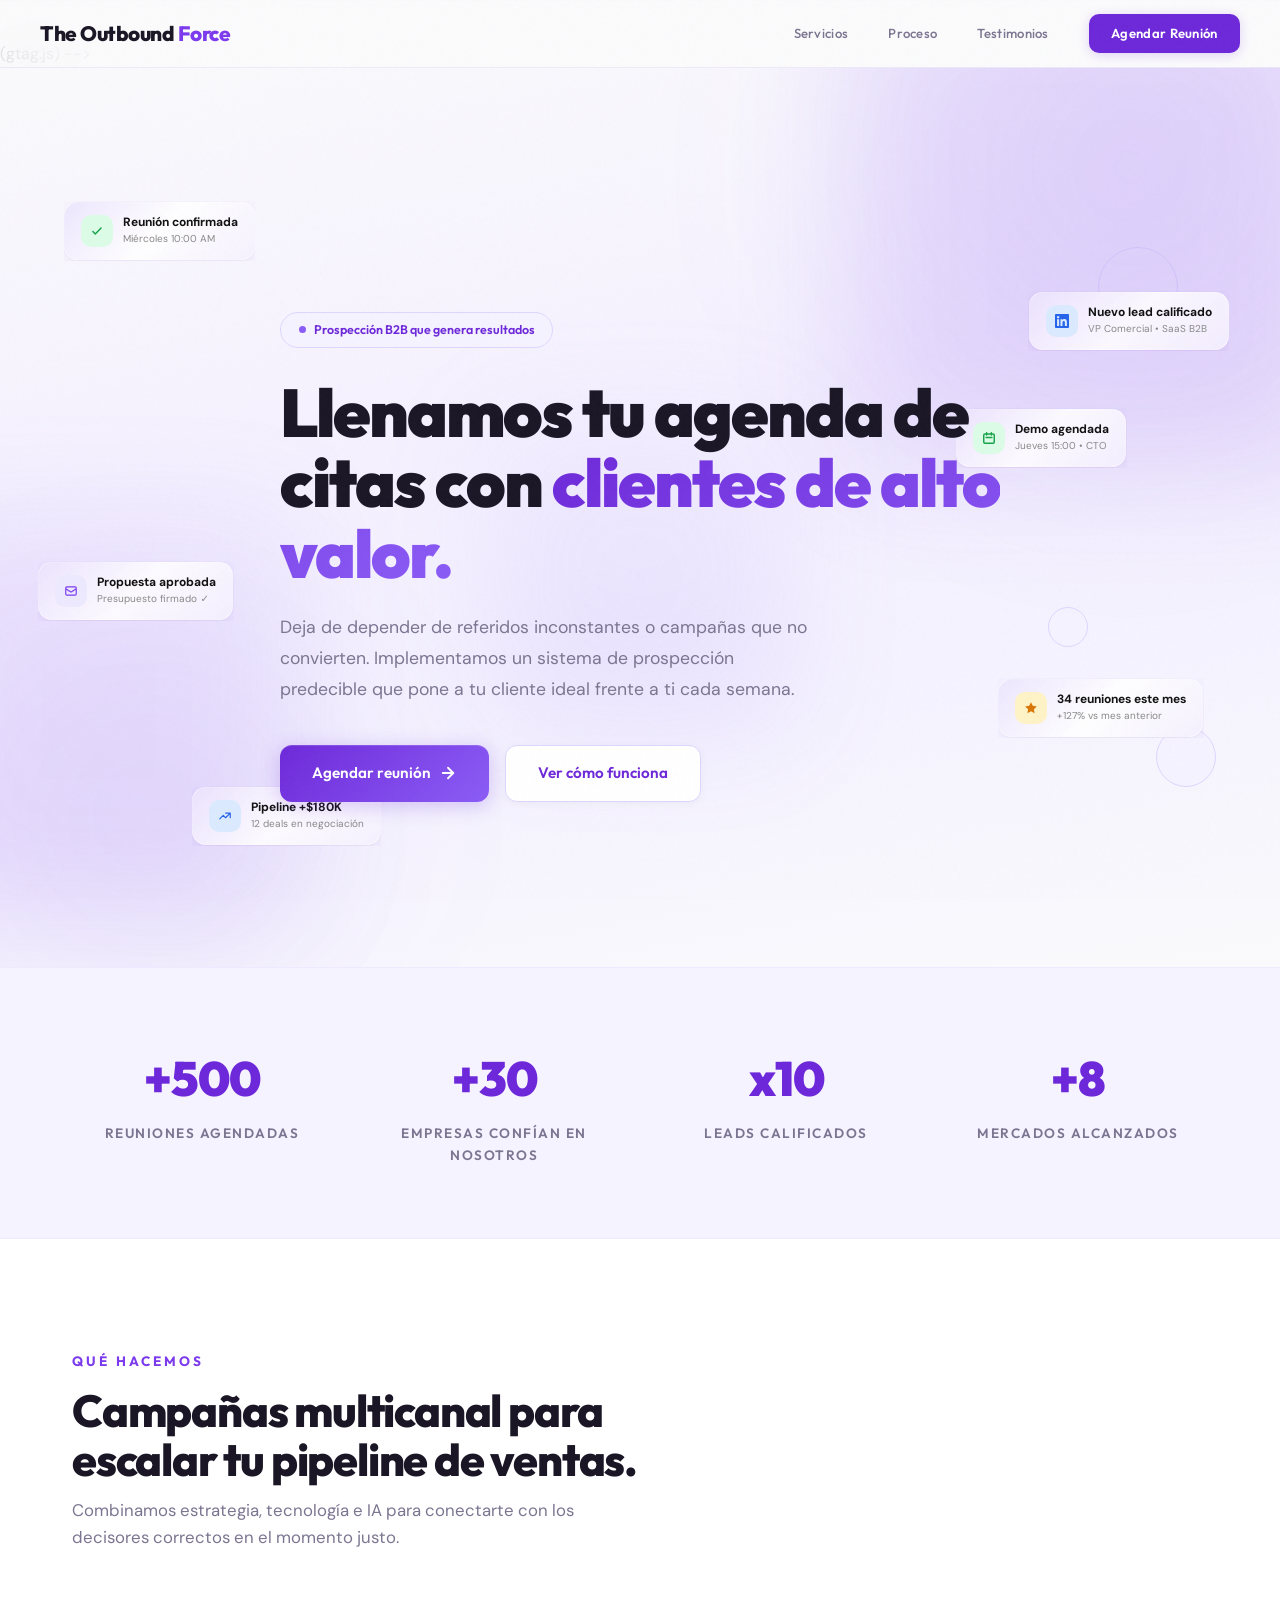
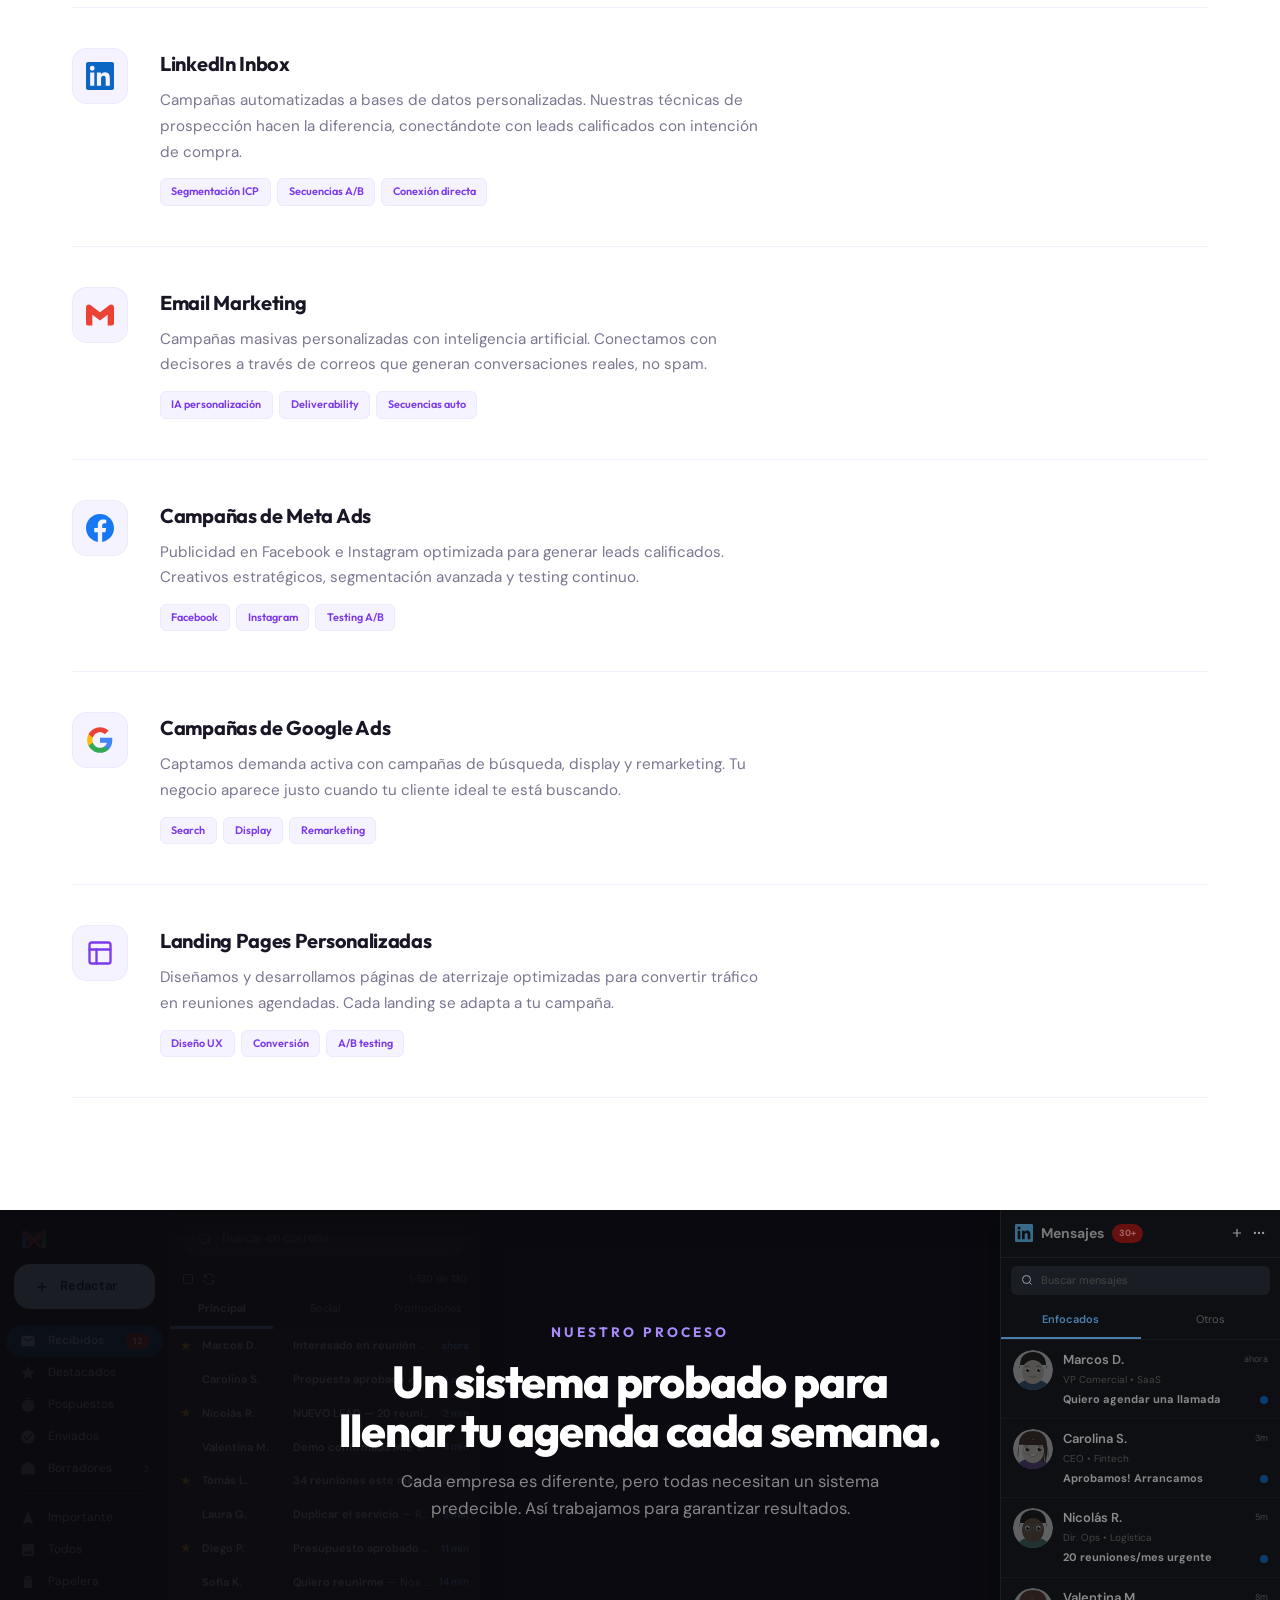
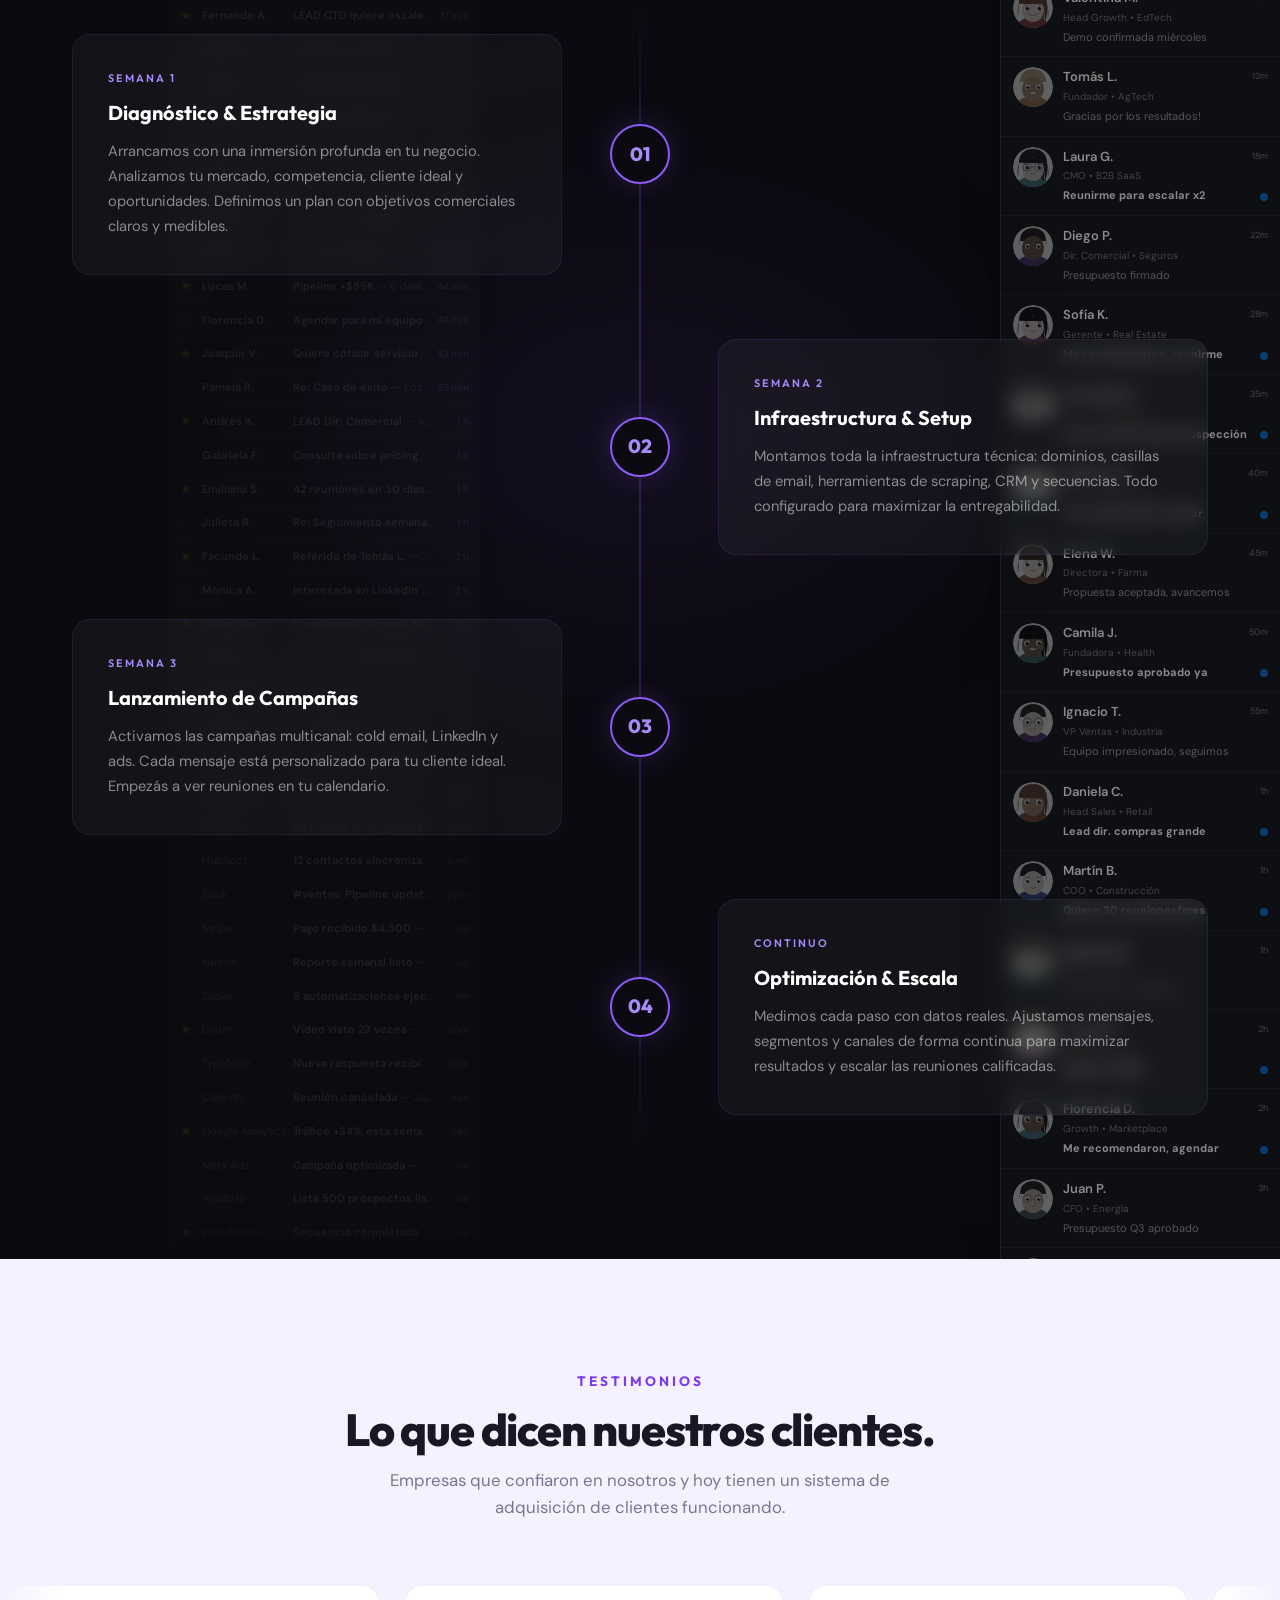
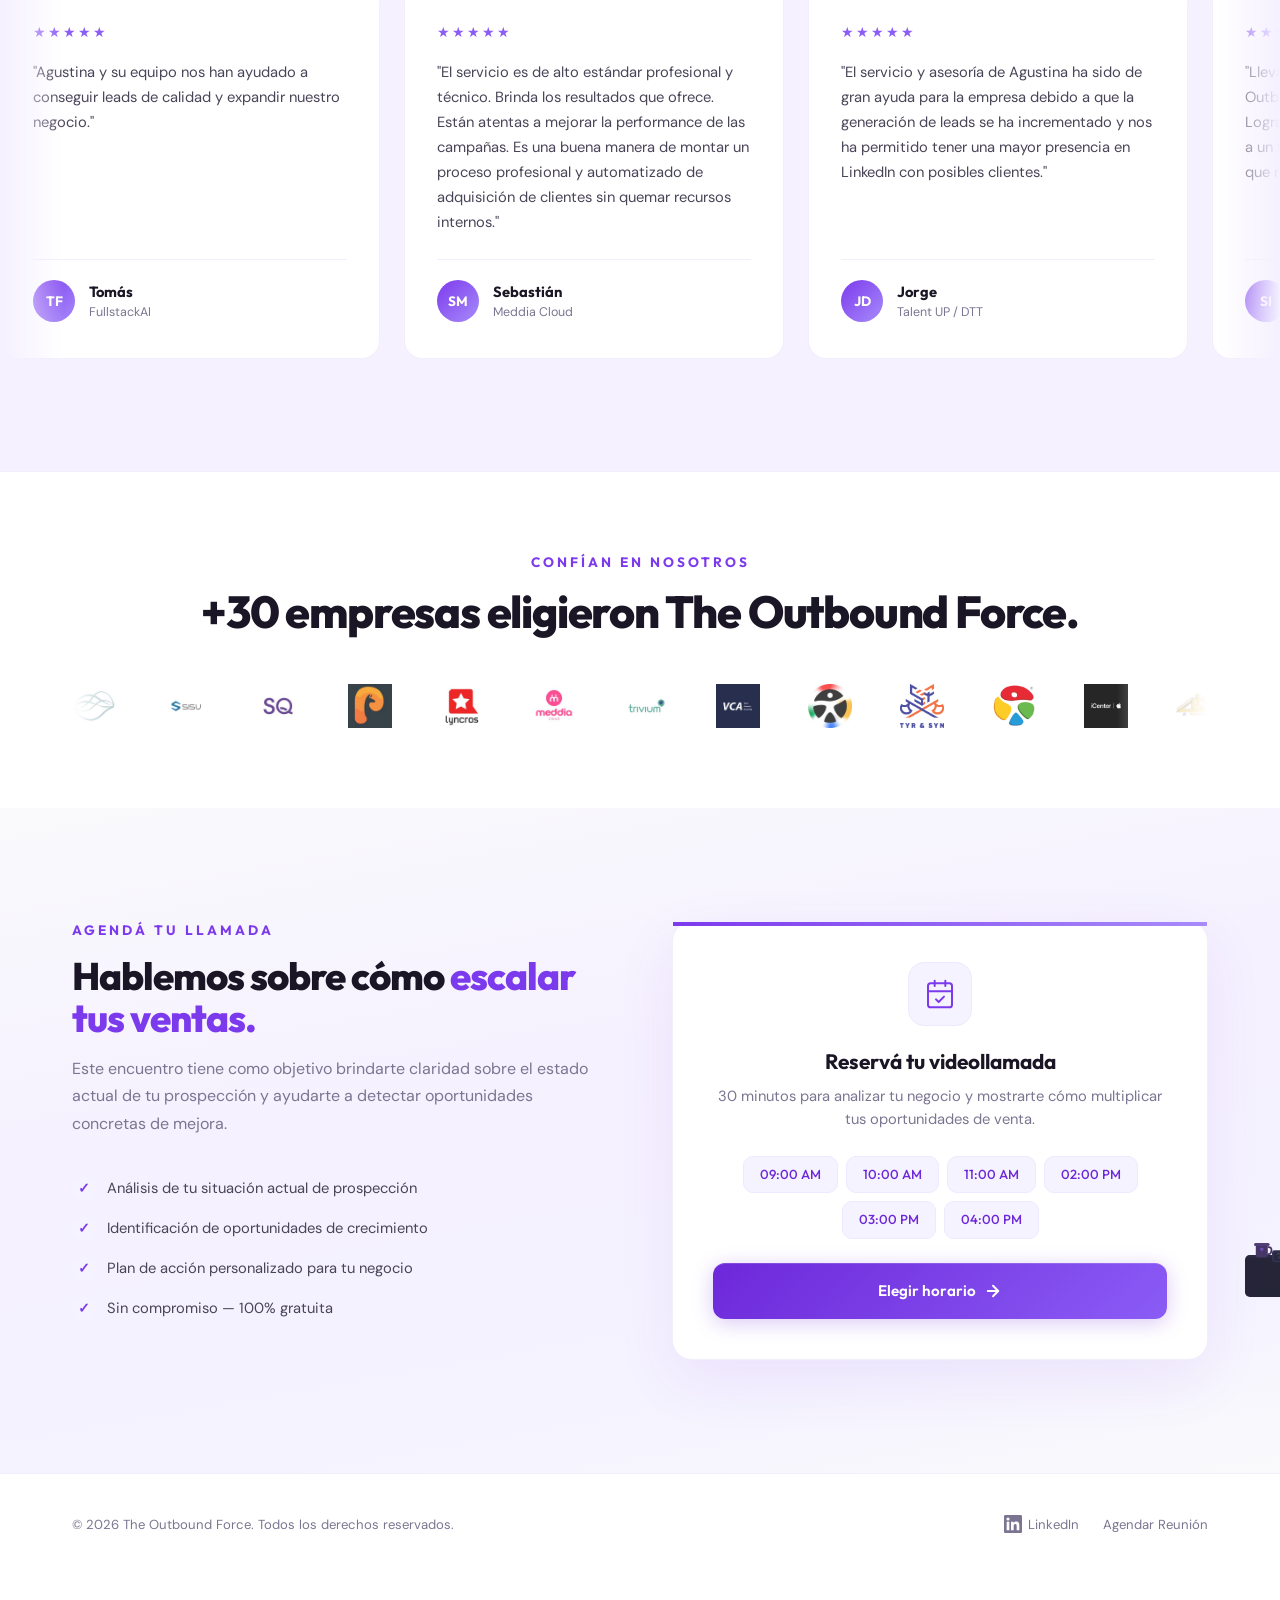
==== commit ce08723a: "fix: set preview as index" ====
--- a/index.html
+++ b/index.html
@@ -1,107 +1,2958 @@
-<!DOCTYPE html><html lang="es" class="bg-[#FAFAFC] text-neutral-900 antialiased"> <head><meta charset="UTF-8"><meta name="viewport" content="width=device-width, initial-scale=1.0"><meta name="description" content="Implementamos sistemas de prospección B2B predecibles. LinkedIn, Email Marketing, Meta Ads y Google Ads. +500 reuniones agendadas para +30 empresas. Agendá tu llamada gratis."><meta name="robots" content="index, follow"><meta name="generator" content="Astro v6.1.3"><!-- Canonical --><link rel="canonical" href="https://theoutboundforce.com/"><!-- Open Graph --><meta property="og:type" content="website"><meta property="og:title" content="Prospección B2B que llena tu agenda de reuniones | The Outbound Force"><meta property="og:description" content="Implementamos sistemas de prospección B2B predecibles. LinkedIn, Email Marketing, Meta Ads y Google Ads. +500 reuniones agendadas para +30 empresas. Agendá tu llamada gratis."><meta property="og:url" content="https://theoutboundforce.com/"><meta property="og:site_name" content="The Outbound Force"><meta property="og:image" content="https://theoutboundforce.com/og-image.svg"><meta property="og:locale" content="es_AR"><!-- Twitter --><meta name="twitter:card" content="summary_large_image"><meta name="twitter:title" content="Prospección B2B que llena tu agenda de reuniones | The Outbound Force"><meta name="twitter:description" content="Implementamos sistemas de prospección B2B predecibles. LinkedIn, Email Marketing, Meta Ads y Google Ads. +500 reuniones agendadas para +30 empresas. Agendá tu llamada gratis."><meta name="twitter:image" content="https://theoutboundforce.com/og-image.svg"><!-- Fonts --><link rel="preconnect" href="https://fonts.googleapis.com"><link rel="preconnect" href="https://fonts.gstatic.com" crossorigin><link href="https://fonts.googleapis.com/css2?family=DM+Sans:wght@400;500;600;700&family=Outfit:wght@600;700;800&display=swap" rel="stylesheet"><!-- Favicon --><link rel="icon" type="image/svg+xml" href="/favicon.svg"><title>Prospección B2B que llena tu agenda de reuniones | The Outbound Force</title><!-- JSON-LD --><script type="application/ld+json">{"@context":"https://schema.org","@type":"ProfessionalService","name":"The Outbound Force","url":"https://theoutboundforce.com","logo":"https://theoutboundforce.com/logo.svg","image":"https://theoutboundforce.com/og-image.svg","description":"Implementamos sistemas de prospección B2B predecibles para empresas. LinkedIn, Email Marketing, Meta Ads y Google Ads. +500 reuniones agendadas.","email":"hola@theoutboundforce.com","telephone":"+54 9 341 000 0000","address":{"@type":"PostalAddress","addressLocality":"Rosario","addressRegion":"Santa Fe","addressCountry":"AR"},"areaServed":["Argentina","LATAM","España","USA"],"serviceType":["Prospección B2B","Generación de Leads","Email Marketing","LinkedIn Outreach","Meta Ads","Google Ads","Landing Pages"],"founder":{"@type":"Person","name":"Agustina"},"sameAs":["https://www.linkedin.com/company/the-outbound-force"],"aggregateRating":{"@type":"AggregateRating","ratingValue":"5","reviewCount":"5","bestRating":"5"},"priceRange":"$$"}</script><script type="application/ld+json">{"@context":"https://schema.org","@type":"WebSite","name":"The Outbound Force","url":"https://theoutboundforce.com","description":"Implementamos sistemas de prospección B2B predecibles. LinkedIn, Email Marketing, Meta Ads y Google Ads. +500 reuniones agendadas para +30 empresas. Agendá tu llamada gratis.","inLanguage":"es","publisher":{"@type":"Organization","name":"The Outbound Force"},"potentialAction":{"@type":"SearchAction","target":"https://theoutboundforce.com/?q={search_term_string}","query-input":"required name=search_term_string"}}</script><link rel="stylesheet" href="/_astro/index@_@astro.1FFzVMFJ.css"></head> <body class="font-sans min-h-screen"> <!-- Skip Navigation --> <a href="#main-content" class="sr-only focus:not-sr-only focus:fixed focus:top-4 focus:left-4 focus:z-50 focus:bg-v-700 focus:text-white focus:px-4 focus:py-2 focus:rounded-lg">
-Saltar al contenido
-</a>  <header class="fixed top-0 left-0 right-0 z-50 backdrop-blur-xl bg-white/80 border-b border-neutral-200/50"> <nav class="max-w-6xl mx-auto px-6 h-16 flex items-center justify-between" aria-label="Navegación principal"> <!-- Logo --> <a href="/" class="flex items-center gap-2 group" aria-label="The Outbound Force - Inicio"> <div class="w-9 h-9 rounded-lg bg-gradient-to-br from-v-700 to-v-500 flex items-center justify-center text-xs font-bold text-white transition-transform group-hover:scale-110">
-TF
-</div> <span class="font-display font-bold text-lg tracking-tight hidden sm:block">The Outbound Force</span> </a> <!-- Desktop Nav --> <ul class="hidden md:flex items-center gap-8"> <li> <a href="#servicios" class="text-sm text-neutral-600 hover:text-v-700 transition-colors duration-200 font-medium"> Servicios </a> </li><li> <a href="#casos" class="text-sm text-neutral-600 hover:text-v-700 transition-colors duration-200 font-medium"> Casos de Éxito </a> </li><li> <a href="#proceso" class="text-sm text-neutral-600 hover:text-v-700 transition-colors duration-200 font-medium"> Proceso </a> </li><li> <a href="#calculadora" class="text-sm text-neutral-600 hover:text-v-700 transition-colors duration-200 font-medium"> Calculadora </a> </li><li> <a href="#contacto" class="text-sm text-neutral-600 hover:text-v-700 transition-colors duration-200 font-medium"> Contacto </a> </li> </ul> <!-- CTA --> <a href="https://calendar.app.google/Jxg7er6LkiL6tGEw6" target="_blank" rel="noopener noreferrer" class="hidden md:inline-flex items-center gap-2 px-5 py-2.5 text-sm font-semibold bg-v-700 hover:bg-v-600 text-white rounded-xl transition-colors shadow-sm shadow-v-700/20">
-Agendar Reunión
-</a> <!-- Mobile menu toggle --> <label for="mobile-menu" class="md:hidden cursor-pointer p-2" aria-label="Abrir menú de navegación"> <svg class="w-6 h-6 text-neutral-700" fill="none" stroke="currentColor" viewBox="0 0 24 24" aria-hidden="true"> <path stroke-linecap="round" stroke-linejoin="round" stroke-width="2" d="M4 6h16M4 12h16M4 18h16"></path> </svg> </label> </nav> <!-- Mobile menu --> <input type="checkbox" id="mobile-menu" class="hidden peer" aria-hidden="true" tabindex="-1"> <div class="md:hidden hidden peer-checked:block bg-white/95 backdrop-blur-xl border-b border-neutral-200 px-6 pb-6"> <ul class="flex flex-col gap-4"> <li> <label for="mobile-menu"> <a href="#servicios" class="block text-neutral-600 hover:text-v-700 transition-colors py-2 font-medium"> Servicios </a> </label> </li><li> <label for="mobile-menu"> <a href="#casos" class="block text-neutral-600 hover:text-v-700 transition-colors py-2 font-medium"> Casos de Éxito </a> </label> </li><li> <label for="mobile-menu"> <a href="#proceso" class="block text-neutral-600 hover:text-v-700 transition-colors py-2 font-medium"> Proceso </a> </label> </li><li> <label for="mobile-menu"> <a href="#calculadora" class="block text-neutral-600 hover:text-v-700 transition-colors py-2 font-medium"> Calculadora </a> </label> </li><li> <label for="mobile-menu"> <a href="#contacto" class="block text-neutral-600 hover:text-v-700 transition-colors py-2 font-medium"> Contacto </a> </label> </li> <li> <a href="https://calendar.app.google/Jxg7er6LkiL6tGEw6" target="_blank" rel="noopener noreferrer" class="inline-flex items-center gap-2 px-5 py-2.5 text-sm font-semibold bg-v-700 hover:bg-v-600 text-white rounded-xl transition-colors">
-Agendar Reunión
-</a> </li> </ul> </div> </header> <main id="main-content"> <section class="relative min-h-screen flex items-center justify-center overflow-hidden pt-16" aria-label="Presentación"> <!-- Base gradient background --> <div class="absolute inset-0 bg-gradient-to-br from-v-50 via-white to-v-100/50" aria-hidden="true"></div> <div class="absolute top-1/4 right-1/4 w-96 h-96 bg-v-200/30 rounded-full blur-3xl" aria-hidden="true"></div> <div class="absolute bottom-1/3 left-1/4 w-80 h-80 bg-v-300/20 rounded-full blur-3xl" aria-hidden="true"></div> <!-- Gmail-style Lead Feed watermark --> <div class="lead-feed-watermark" aria-hidden="true" data-astro-cid-tylnqlsn> <div class="lead-feed-fade-top" data-astro-cid-tylnqlsn></div> <div class="lead-feed-fade-bottom" data-astro-cid-tylnqlsn></div> <div class="lead-feed-container" data-astro-cid-tylnqlsn> <div class="lead-feed-track" data-astro-cid-tylnqlsn> <div class="lead-row unread" data-astro-cid-tylnqlsn> <!-- Checkbox --> <div class="lead-check" data-astro-cid-tylnqlsn> <svg width="16" height="16" viewBox="0 0 24 24" fill="none" stroke="currentColor" stroke-width="2" data-astro-cid-tylnqlsn><rect x="3" y="3" width="18" height="18" rx="3" data-astro-cid-tylnqlsn></rect></svg> </div> <!-- Star --> <div class="lead-star starred" data-astro-cid-tylnqlsn> <svg width="16" height="16" viewBox="0 0 24 24" fill="currentColor" data-astro-cid-tylnqlsn><path d="M12 2l3.09 6.26L22 9.27l-5 4.87 1.18 6.88L12 17.77l-6.18 3.25L7 14.14 2 9.27l6.91-1.01L12 2z" data-astro-cid-tylnqlsn></path></svg> </div> <!-- Content --> <div class="lead-content" data-astro-cid-tylnqlsn> <span class="lead-from" data-astro-cid-tylnqlsn>Carlos M. — Aosenuma</span> <span class="lead-sep" data-astro-cid-tylnqlsn>—</span> <span class="lead-subject" data-astro-cid-tylnqlsn>Nuevo Lead Calificado</span> <span class="lead-preview" data-astro-cid-tylnqlsn>Interesado en servicio integral de prospección B2B para LATAM...</span> </div> <!-- Time --> <div class="lead-time" data-astro-cid-tylnqlsn>10:24</div> </div><div class="lead-row read" data-astro-cid-tylnqlsn> <!-- Checkbox --> <div class="lead-check" data-astro-cid-tylnqlsn> <svg width="16" height="16" viewBox="0 0 24 24" fill="none" stroke="currentColor" stroke-width="2" data-astro-cid-tylnqlsn><rect x="3" y="3" width="18" height="18" rx="3" data-astro-cid-tylnqlsn></rect></svg> </div> <!-- Star --> <div class="lead-star " data-astro-cid-tylnqlsn> <svg width="16" height="16" viewBox="0 0 24 24" fill="none" stroke="currentColor" stroke-width="2" data-astro-cid-tylnqlsn><path d="M12 2l3.09 6.26L22 9.27l-5 4.87 1.18 6.88L12 17.77l-6.18 3.25L7 14.14 2 9.27l6.91-1.01L12 2z" data-astro-cid-tylnqlsn></path></svg> </div> <!-- Content --> <div class="lead-content" data-astro-cid-tylnqlsn> <span class="lead-from" data-astro-cid-tylnqlsn>Laura G. — Sisu Technologies</span> <span class="lead-sep" data-astro-cid-tylnqlsn>—</span> <span class="lead-subject" data-astro-cid-tylnqlsn>Re: Propuesta de prospección</span> <span class="lead-preview" data-astro-cid-tylnqlsn>Revisamos la propuesta y nos gustaría avanzar con el plan de...</span> </div> <!-- Time --> <div class="lead-time" data-astro-cid-tylnqlsn>10:18</div> </div><div class="lead-row unread" data-astro-cid-tylnqlsn> <!-- Checkbox --> <div class="lead-check" data-astro-cid-tylnqlsn> <svg width="16" height="16" viewBox="0 0 24 24" fill="none" stroke="currentColor" stroke-width="2" data-astro-cid-tylnqlsn><rect x="3" y="3" width="18" height="18" rx="3" data-astro-cid-tylnqlsn></rect></svg> </div> <!-- Star --> <div class="lead-star starred" data-astro-cid-tylnqlsn> <svg width="16" height="16" viewBox="0 0 24 24" fill="currentColor" data-astro-cid-tylnqlsn><path d="M12 2l3.09 6.26L22 9.27l-5 4.87 1.18 6.88L12 17.77l-6.18 3.25L7 14.14 2 9.27l6.91-1.01L12 2z" data-astro-cid-tylnqlsn></path></svg> </div> <!-- Content --> <div class="lead-content" data-astro-cid-tylnqlsn> <span class="lead-from" data-astro-cid-tylnqlsn>Pablo R. — Squadra Labs</span> <span class="lead-sep" data-astro-cid-tylnqlsn>—</span> <span class="lead-subject" data-astro-cid-tylnqlsn>Reunión confirmada — Mié 10:00</span> <span class="lead-preview" data-astro-cid-tylnqlsn>Perfecto, agendé la videollamada. Adjunto el brief de lo que...</span> </div> <!-- Time --> <div class="lead-time" data-astro-cid-tylnqlsn>10:12</div> </div><div class="lead-row unread" data-astro-cid-tylnqlsn> <!-- Checkbox --> <div class="lead-check" data-astro-cid-tylnqlsn> <svg width="16" height="16" viewBox="0 0 24 24" fill="none" stroke="currentColor" stroke-width="2" data-astro-cid-tylnqlsn><rect x="3" y="3" width="18" height="18" rx="3" data-astro-cid-tylnqlsn></rect></svg> </div> <!-- Star --> <div class="lead-star " data-astro-cid-tylnqlsn> <svg width="16" height="16" viewBox="0 0 24 24" fill="none" stroke="currentColor" stroke-width="2" data-astro-cid-tylnqlsn><path d="M12 2l3.09 6.26L22 9.27l-5 4.87 1.18 6.88L12 17.77l-6.18 3.25L7 14.14 2 9.27l6.91-1.01L12 2z" data-astro-cid-tylnqlsn></path></svg> </div> <!-- Content --> <div class="lead-content" data-astro-cid-tylnqlsn> <span class="lead-from" data-astro-cid-tylnqlsn>María F. — Paku</span> <span class="lead-sep" data-astro-cid-tylnqlsn>—</span> <span class="lead-subject" data-astro-cid-tylnqlsn>Interesado en reunión</span> <span class="lead-preview" data-astro-cid-tylnqlsn>Vi su perfil en LinkedIn y me gustaría explorar cómo podrían...</span> </div> <!-- Time --> <div class="lead-time" data-astro-cid-tylnqlsn>10:05</div> </div><div class="lead-row read" data-astro-cid-tylnqlsn> <!-- Checkbox --> <div class="lead-check" data-astro-cid-tylnqlsn> <svg width="16" height="16" viewBox="0 0 24 24" fill="none" stroke="currentColor" stroke-width="2" data-astro-cid-tylnqlsn><rect x="3" y="3" width="18" height="18" rx="3" data-astro-cid-tylnqlsn></rect></svg> </div> <!-- Star --> <div class="lead-star starred" data-astro-cid-tylnqlsn> <svg width="16" height="16" viewBox="0 0 24 24" fill="currentColor" data-astro-cid-tylnqlsn><path d="M12 2l3.09 6.26L22 9.27l-5 4.87 1.18 6.88L12 17.77l-6.18 3.25L7 14.14 2 9.27l6.91-1.01L12 2z" data-astro-cid-tylnqlsn></path></svg> </div> <!-- Content --> <div class="lead-content" data-astro-cid-tylnqlsn> <span class="lead-from" data-astro-cid-tylnqlsn>Andrés K. — Lyncros</span> <span class="lead-sep" data-astro-cid-tylnqlsn>—</span> <span class="lead-subject" data-astro-cid-tylnqlsn>Presupuesto aprobado</span> <span class="lead-preview" data-astro-cid-tylnqlsn>Aprobamos la propuesta de email marketing + LinkedIn outreach...</span> </div> <!-- Time --> <div class="lead-time" data-astro-cid-tylnqlsn>09:58</div> </div><div class="lead-row unread" data-astro-cid-tylnqlsn> <!-- Checkbox --> <div class="lead-check" data-astro-cid-tylnqlsn> <svg width="16" height="16" viewBox="0 0 24 24" fill="none" stroke="currentColor" stroke-width="2" data-astro-cid-tylnqlsn><rect x="3" y="3" width="18" height="18" rx="3" data-astro-cid-tylnqlsn></rect></svg> </div> <!-- Star --> <div class="lead-star " data-astro-cid-tylnqlsn> <svg width="16" height="16" viewBox="0 0 24 24" fill="none" stroke="currentColor" stroke-width="2" data-astro-cid-tylnqlsn><path d="M12 2l3.09 6.26L22 9.27l-5 4.87 1.18 6.88L12 17.77l-6.18 3.25L7 14.14 2 9.27l6.91-1.01L12 2z" data-astro-cid-tylnqlsn></path></svg> </div> <!-- Content --> <div class="lead-content" data-astro-cid-tylnqlsn> <span class="lead-from" data-astro-cid-tylnqlsn>Sofía L. — Meddia Cloud</span> <span class="lead-sep" data-astro-cid-tylnqlsn>—</span> <span class="lead-subject" data-astro-cid-tylnqlsn>Nuevo Lead Calificado</span> <span class="lead-preview" data-astro-cid-tylnqlsn>Necesitamos generar 20+ reuniones mensuales con CTOs de empresas...</span> </div> <!-- Time --> <div class="lead-time" data-astro-cid-tylnqlsn>09:51</div> </div><div class="lead-row unread" data-astro-cid-tylnqlsn> <!-- Checkbox --> <div class="lead-check" data-astro-cid-tylnqlsn> <svg width="16" height="16" viewBox="0 0 24 24" fill="none" stroke="currentColor" stroke-width="2" data-astro-cid-tylnqlsn><rect x="3" y="3" width="18" height="18" rx="3" data-astro-cid-tylnqlsn></rect></svg> </div> <!-- Star --> <div class="lead-star starred" data-astro-cid-tylnqlsn> <svg width="16" height="16" viewBox="0 0 24 24" fill="currentColor" data-astro-cid-tylnqlsn><path d="M12 2l3.09 6.26L22 9.27l-5 4.87 1.18 6.88L12 17.77l-6.18 3.25L7 14.14 2 9.27l6.91-1.01L12 2z" data-astro-cid-tylnqlsn></path></svg> </div> <!-- Content --> <div class="lead-content" data-astro-cid-tylnqlsn> <span class="lead-from" data-astro-cid-tylnqlsn>Roberto H. — Trivium AI</span> <span class="lead-sep" data-astro-cid-tylnqlsn>—</span> <span class="lead-subject" data-astro-cid-tylnqlsn>Re: Seguimiento Q1</span> <span class="lead-preview" data-astro-cid-tylnqlsn>Los resultados del primer trimestre superaron las expectativas...</span> </div> <!-- Time --> <div class="lead-time" data-astro-cid-tylnqlsn>09:44</div> </div><div class="lead-row read" data-astro-cid-tylnqlsn> <!-- Checkbox --> <div class="lead-check" data-astro-cid-tylnqlsn> <svg width="16" height="16" viewBox="0 0 24 24" fill="none" stroke="currentColor" stroke-width="2" data-astro-cid-tylnqlsn><rect x="3" y="3" width="18" height="18" rx="3" data-astro-cid-tylnqlsn></rect></svg> </div> <!-- Star --> <div class="lead-star " data-astro-cid-tylnqlsn> <svg width="16" height="16" viewBox="0 0 24 24" fill="none" stroke="currentColor" stroke-width="2" data-astro-cid-tylnqlsn><path d="M12 2l3.09 6.26L22 9.27l-5 4.87 1.18 6.88L12 17.77l-6.18 3.25L7 14.14 2 9.27l6.91-1.01L12 2z" data-astro-cid-tylnqlsn></path></svg> </div> <!-- Content --> <div class="lead-content" data-astro-cid-tylnqlsn> <span class="lead-from" data-astro-cid-tylnqlsn>Florencia D. — VCA Consultores</span> <span class="lead-sep" data-astro-cid-tylnqlsn>—</span> <span class="lead-subject" data-astro-cid-tylnqlsn>Demo confirmada — Mar 15:00</span> <span class="lead-preview" data-astro-cid-tylnqlsn>Confirmamos la demo para el martes. Estaremos el equipo de...</span> </div> <!-- Time --> <div class="lead-time" data-astro-cid-tylnqlsn>09:37</div> </div><div class="lead-row unread" data-astro-cid-tylnqlsn> <!-- Checkbox --> <div class="lead-check" data-astro-cid-tylnqlsn> <svg width="16" height="16" viewBox="0 0 24 24" fill="none" stroke="currentColor" stroke-width="2" data-astro-cid-tylnqlsn><rect x="3" y="3" width="18" height="18" rx="3" data-astro-cid-tylnqlsn></rect></svg> </div> <!-- Star --> <div class="lead-star starred" data-astro-cid-tylnqlsn> <svg width="16" height="16" viewBox="0 0 24 24" fill="currentColor" data-astro-cid-tylnqlsn><path d="M12 2l3.09 6.26L22 9.27l-5 4.87 1.18 6.88L12 17.77l-6.18 3.25L7 14.14 2 9.27l6.91-1.01L12 2z" data-astro-cid-tylnqlsn></path></svg> </div> <!-- Content --> <div class="lead-content" data-astro-cid-tylnqlsn> <span class="lead-from" data-astro-cid-tylnqlsn>Tomás V. — THT</span> <span class="lead-sep" data-astro-cid-tylnqlsn>—</span> <span class="lead-subject" data-astro-cid-tylnqlsn>Interesado en reunión</span> <span class="lead-preview" data-astro-cid-tylnqlsn>Un colega nos recomendó su agencia. Queremos escalar nuestra...</span> </div> <!-- Time --> <div class="lead-time" data-astro-cid-tylnqlsn>09:30</div> </div><div class="lead-row unread" data-astro-cid-tylnqlsn> <!-- Checkbox --> <div class="lead-check" data-astro-cid-tylnqlsn> <svg width="16" height="16" viewBox="0 0 24 24" fill="none" stroke="currentColor" stroke-width="2" data-astro-cid-tylnqlsn><rect x="3" y="3" width="18" height="18" rx="3" data-astro-cid-tylnqlsn></rect></svg> </div> <!-- Star --> <div class="lead-star " data-astro-cid-tylnqlsn> <svg width="16" height="16" viewBox="0 0 24 24" fill="none" stroke="currentColor" stroke-width="2" data-astro-cid-tylnqlsn><path d="M12 2l3.09 6.26L22 9.27l-5 4.87 1.18 6.88L12 17.77l-6.18 3.25L7 14.14 2 9.27l6.91-1.01L12 2z" data-astro-cid-tylnqlsn></path></svg> </div> <!-- Content --> <div class="lead-content" data-astro-cid-tylnqlsn> <span class="lead-from" data-astro-cid-tylnqlsn>Camila J. — Tyrsyn</span> <span class="lead-sep" data-astro-cid-tylnqlsn>—</span> <span class="lead-subject" data-astro-cid-tylnqlsn>Nuevo Lead Calificado</span> <span class="lead-preview" data-astro-cid-tylnqlsn>Actualmente usamos cold calling pero los resultados cayeron...</span> </div> <!-- Time --> <div class="lead-time" data-astro-cid-tylnqlsn>09:22</div> </div><div class="lead-row read" data-astro-cid-tylnqlsn> <!-- Checkbox --> <div class="lead-check" data-astro-cid-tylnqlsn> <svg width="16" height="16" viewBox="0 0 24 24" fill="none" stroke="currentColor" stroke-width="2" data-astro-cid-tylnqlsn><rect x="3" y="3" width="18" height="18" rx="3" data-astro-cid-tylnqlsn></rect></svg> </div> <!-- Star --> <div class="lead-star starred" data-astro-cid-tylnqlsn> <svg width="16" height="16" viewBox="0 0 24 24" fill="currentColor" data-astro-cid-tylnqlsn><path d="M12 2l3.09 6.26L22 9.27l-5 4.87 1.18 6.88L12 17.77l-6.18 3.25L7 14.14 2 9.27l6.91-1.01L12 2z" data-astro-cid-tylnqlsn></path></svg> </div> <!-- Content --> <div class="lead-content" data-astro-cid-tylnqlsn> <span class="lead-from" data-astro-cid-tylnqlsn>Luciano M. — iCenter</span> <span class="lead-sep" data-astro-cid-tylnqlsn>—</span> <span class="lead-subject" data-astro-cid-tylnqlsn>Kickoff agendado — Lun 09:00</span> <span class="lead-preview" data-astro-cid-tylnqlsn>Todo listo para arrancar. El equipo ya tiene acceso al CRM y...</span> </div> <!-- Time --> <div class="lead-time" data-astro-cid-tylnqlsn>09:15</div> </div><div class="lead-row unread" data-astro-cid-tylnqlsn> <!-- Checkbox --> <div class="lead-check" data-astro-cid-tylnqlsn> <svg width="16" height="16" viewBox="0 0 24 24" fill="none" stroke="currentColor" stroke-width="2" data-astro-cid-tylnqlsn><rect x="3" y="3" width="18" height="18" rx="3" data-astro-cid-tylnqlsn></rect></svg> </div> <!-- Star --> <div class="lead-star " data-astro-cid-tylnqlsn> <svg width="16" height="16" viewBox="0 0 24 24" fill="none" stroke="currentColor" stroke-width="2" data-astro-cid-tylnqlsn><path d="M12 2l3.09 6.26L22 9.27l-5 4.87 1.18 6.88L12 17.77l-6.18 3.25L7 14.14 2 9.27l6.91-1.01L12 2z" data-astro-cid-tylnqlsn></path></svg> </div> <!-- Content --> <div class="lead-content" data-astro-cid-tylnqlsn> <span class="lead-from" data-astro-cid-tylnqlsn>Sandra P. — Industrial y Com.</span> <span class="lead-sep" data-astro-cid-tylnqlsn>—</span> <span class="lead-subject" data-astro-cid-tylnqlsn>Re: Propuesta revisada</span> <span class="lead-preview" data-astro-cid-tylnqlsn>Hicimos los ajustes que pediste. El scope ahora incluye Google...</span> </div> <!-- Time --> <div class="lead-time" data-astro-cid-tylnqlsn>09:08</div> </div><div class="lead-row unread" data-astro-cid-tylnqlsn> <!-- Checkbox --> <div class="lead-check" data-astro-cid-tylnqlsn> <svg width="16" height="16" viewBox="0 0 24 24" fill="none" stroke="currentColor" stroke-width="2" data-astro-cid-tylnqlsn><rect x="3" y="3" width="18" height="18" rx="3" data-astro-cid-tylnqlsn></rect></svg> </div> <!-- Star --> <div class="lead-star starred" data-astro-cid-tylnqlsn> <svg width="16" height="16" viewBox="0 0 24 24" fill="currentColor" data-astro-cid-tylnqlsn><path d="M12 2l3.09 6.26L22 9.27l-5 4.87 1.18 6.88L12 17.77l-6.18 3.25L7 14.14 2 9.27l6.91-1.01L12 2z" data-astro-cid-tylnqlsn></path></svg> </div> <!-- Content --> <div class="lead-content" data-astro-cid-tylnqlsn> <span class="lead-from" data-astro-cid-tylnqlsn>Diego A. — FullstackAI</span> <span class="lead-sep" data-astro-cid-tylnqlsn>—</span> <span class="lead-subject" data-astro-cid-tylnqlsn>Nuevo Lead Calificado</span> <span class="lead-preview" data-astro-cid-tylnqlsn>Buscamos una agencia que maneje toda nuestra generación de...</span> </div> <!-- Time --> <div class="lead-time" data-astro-cid-tylnqlsn>09:01</div> </div><div class="lead-row read" data-astro-cid-tylnqlsn> <!-- Checkbox --> <div class="lead-check" data-astro-cid-tylnqlsn> <svg width="16" height="16" viewBox="0 0 24 24" fill="none" stroke="currentColor" stroke-width="2" data-astro-cid-tylnqlsn><rect x="3" y="3" width="18" height="18" rx="3" data-astro-cid-tylnqlsn></rect></svg> </div> <!-- Star --> <div class="lead-star " data-astro-cid-tylnqlsn> <svg width="16" height="16" viewBox="0 0 24 24" fill="none" stroke="currentColor" stroke-width="2" data-astro-cid-tylnqlsn><path d="M12 2l3.09 6.26L22 9.27l-5 4.87 1.18 6.88L12 17.77l-6.18 3.25L7 14.14 2 9.27l6.91-1.01L12 2z" data-astro-cid-tylnqlsn></path></svg> </div> <!-- Content --> <div class="lead-content" data-astro-cid-tylnqlsn> <span class="lead-from" data-astro-cid-tylnqlsn>Valentina R. — TalentUp</span> <span class="lead-sep" data-astro-cid-tylnqlsn>—</span> <span class="lead-subject" data-astro-cid-tylnqlsn>Resultados del mes</span> <span class="lead-preview" data-astro-cid-tylnqlsn>42 reuniones agendadas, 12 propuestas enviadas, 4 cierres. El...</span> </div> <!-- Time --> <div class="lead-time" data-astro-cid-tylnqlsn>08:54</div> </div><div class="lead-row unread" data-astro-cid-tylnqlsn> <!-- Checkbox --> <div class="lead-check" data-astro-cid-tylnqlsn> <svg width="16" height="16" viewBox="0 0 24 24" fill="none" stroke="currentColor" stroke-width="2" data-astro-cid-tylnqlsn><rect x="3" y="3" width="18" height="18" rx="3" data-astro-cid-tylnqlsn></rect></svg> </div> <!-- Star --> <div class="lead-star starred" data-astro-cid-tylnqlsn> <svg width="16" height="16" viewBox="0 0 24 24" fill="currentColor" data-astro-cid-tylnqlsn><path d="M12 2l3.09 6.26L22 9.27l-5 4.87 1.18 6.88L12 17.77l-6.18 3.25L7 14.14 2 9.27l6.91-1.01L12 2z" data-astro-cid-tylnqlsn></path></svg> </div> <!-- Content --> <div class="lead-content" data-astro-cid-tylnqlsn> <span class="lead-from" data-astro-cid-tylnqlsn>Ignacio T. — DM Marketing</span> <span class="lead-sep" data-astro-cid-tylnqlsn>—</span> <span class="lead-subject" data-astro-cid-tylnqlsn>Interesado en reunión</span> <span class="lead-preview" data-astro-cid-tylnqlsn>Nos interesa probar el servicio de LinkedIn Inbox para nuestro...</span> </div> <!-- Time --> <div class="lead-time" data-astro-cid-tylnqlsn>08:47</div> </div><div class="lead-row unread" data-astro-cid-tylnqlsn> <!-- Checkbox --> <div class="lead-check" data-astro-cid-tylnqlsn> <svg width="16" height="16" viewBox="0 0 24 24" fill="none" stroke="currentColor" stroke-width="2" data-astro-cid-tylnqlsn><rect x="3" y="3" width="18" height="18" rx="3" data-astro-cid-tylnqlsn></rect></svg> </div> <!-- Star --> <div class="lead-star starred" data-astro-cid-tylnqlsn> <svg width="16" height="16" viewBox="0 0 24 24" fill="currentColor" data-astro-cid-tylnqlsn><path d="M12 2l3.09 6.26L22 9.27l-5 4.87 1.18 6.88L12 17.77l-6.18 3.25L7 14.14 2 9.27l6.91-1.01L12 2z" data-astro-cid-tylnqlsn></path></svg> </div> <!-- Content --> <div class="lead-content" data-astro-cid-tylnqlsn> <span class="lead-from" data-astro-cid-tylnqlsn>Carlos M. — Aosenuma</span> <span class="lead-sep" data-astro-cid-tylnqlsn>—</span> <span class="lead-subject" data-astro-cid-tylnqlsn>Nuevo Lead Calificado</span> <span class="lead-preview" data-astro-cid-tylnqlsn>Interesado en servicio integral de prospección B2B para LATAM...</span> </div> <!-- Time --> <div class="lead-time" data-astro-cid-tylnqlsn>10:24</div> </div><div class="lead-row read" data-astro-cid-tylnqlsn> <!-- Checkbox --> <div class="lead-check" data-astro-cid-tylnqlsn> <svg width="16" height="16" viewBox="0 0 24 24" fill="none" stroke="currentColor" stroke-width="2" data-astro-cid-tylnqlsn><rect x="3" y="3" width="18" height="18" rx="3" data-astro-cid-tylnqlsn></rect></svg> </div> <!-- Star --> <div class="lead-star " data-astro-cid-tylnqlsn> <svg width="16" height="16" viewBox="0 0 24 24" fill="none" stroke="currentColor" stroke-width="2" data-astro-cid-tylnqlsn><path d="M12 2l3.09 6.26L22 9.27l-5 4.87 1.18 6.88L12 17.77l-6.18 3.25L7 14.14 2 9.27l6.91-1.01L12 2z" data-astro-cid-tylnqlsn></path></svg> </div> <!-- Content --> <div class="lead-content" data-astro-cid-tylnqlsn> <span class="lead-from" data-astro-cid-tylnqlsn>Laura G. — Sisu Technologies</span> <span class="lead-sep" data-astro-cid-tylnqlsn>—</span> <span class="lead-subject" data-astro-cid-tylnqlsn>Re: Propuesta de prospección</span> <span class="lead-preview" data-astro-cid-tylnqlsn>Revisamos la propuesta y nos gustaría avanzar con el plan de...</span> </div> <!-- Time --> <div class="lead-time" data-astro-cid-tylnqlsn>10:18</div> </div><div class="lead-row unread" data-astro-cid-tylnqlsn> <!-- Checkbox --> <div class="lead-check" data-astro-cid-tylnqlsn> <svg width="16" height="16" viewBox="0 0 24 24" fill="none" stroke="currentColor" stroke-width="2" data-astro-cid-tylnqlsn><rect x="3" y="3" width="18" height="18" rx="3" data-astro-cid-tylnqlsn></rect></svg> </div> <!-- Star --> <div class="lead-star starred" data-astro-cid-tylnqlsn> <svg width="16" height="16" viewBox="0 0 24 24" fill="currentColor" data-astro-cid-tylnqlsn><path d="M12 2l3.09 6.26L22 9.27l-5 4.87 1.18 6.88L12 17.77l-6.18 3.25L7 14.14 2 9.27l6.91-1.01L12 2z" data-astro-cid-tylnqlsn></path></svg> </div> <!-- Content --> <div class="lead-content" data-astro-cid-tylnqlsn> <span class="lead-from" data-astro-cid-tylnqlsn>Pablo R. — Squadra Labs</span> <span class="lead-sep" data-astro-cid-tylnqlsn>—</span> <span class="lead-subject" data-astro-cid-tylnqlsn>Reunión confirmada — Mié 10:00</span> <span class="lead-preview" data-astro-cid-tylnqlsn>Perfecto, agendé la videollamada. Adjunto el brief de lo que...</span> </div> <!-- Time --> <div class="lead-time" data-astro-cid-tylnqlsn>10:12</div> </div><div class="lead-row unread" data-astro-cid-tylnqlsn> <!-- Checkbox --> <div class="lead-check" data-astro-cid-tylnqlsn> <svg width="16" height="16" viewBox="0 0 24 24" fill="none" stroke="currentColor" stroke-width="2" data-astro-cid-tylnqlsn><rect x="3" y="3" width="18" height="18" rx="3" data-astro-cid-tylnqlsn></rect></svg> </div> <!-- Star --> <div class="lead-star " data-astro-cid-tylnqlsn> <svg width="16" height="16" viewBox="0 0 24 24" fill="none" stroke="currentColor" stroke-width="2" data-astro-cid-tylnqlsn><path d="M12 2l3.09 6.26L22 9.27l-5 4.87 1.18 6.88L12 17.77l-6.18 3.25L7 14.14 2 9.27l6.91-1.01L12 2z" data-astro-cid-tylnqlsn></path></svg> </div> <!-- Content --> <div class="lead-content" data-astro-cid-tylnqlsn> <span class="lead-from" data-astro-cid-tylnqlsn>María F. — Paku</span> <span class="lead-sep" data-astro-cid-tylnqlsn>—</span> <span class="lead-subject" data-astro-cid-tylnqlsn>Interesado en reunión</span> <span class="lead-preview" data-astro-cid-tylnqlsn>Vi su perfil en LinkedIn y me gustaría explorar cómo podrían...</span> </div> <!-- Time --> <div class="lead-time" data-astro-cid-tylnqlsn>10:05</div> </div><div class="lead-row read" data-astro-cid-tylnqlsn> <!-- Checkbox --> <div class="lead-check" data-astro-cid-tylnqlsn> <svg width="16" height="16" viewBox="0 0 24 24" fill="none" stroke="currentColor" stroke-width="2" data-astro-cid-tylnqlsn><rect x="3" y="3" width="18" height="18" rx="3" data-astro-cid-tylnqlsn></rect></svg> </div> <!-- Star --> <div class="lead-star starred" data-astro-cid-tylnqlsn> <svg width="16" height="16" viewBox="0 0 24 24" fill="currentColor" data-astro-cid-tylnqlsn><path d="M12 2l3.09 6.26L22 9.27l-5 4.87 1.18 6.88L12 17.77l-6.18 3.25L7 14.14 2 9.27l6.91-1.01L12 2z" data-astro-cid-tylnqlsn></path></svg> </div> <!-- Content --> <div class="lead-content" data-astro-cid-tylnqlsn> <span class="lead-from" data-astro-cid-tylnqlsn>Andrés K. — Lyncros</span> <span class="lead-sep" data-astro-cid-tylnqlsn>—</span> <span class="lead-subject" data-astro-cid-tylnqlsn>Presupuesto aprobado</span> <span class="lead-preview" data-astro-cid-tylnqlsn>Aprobamos la propuesta de email marketing + LinkedIn outreach...</span> </div> <!-- Time --> <div class="lead-time" data-astro-cid-tylnqlsn>09:58</div> </div><div class="lead-row unread" data-astro-cid-tylnqlsn> <!-- Checkbox --> <div class="lead-check" data-astro-cid-tylnqlsn> <svg width="16" height="16" viewBox="0 0 24 24" fill="none" stroke="currentColor" stroke-width="2" data-astro-cid-tylnqlsn><rect x="3" y="3" width="18" height="18" rx="3" data-astro-cid-tylnqlsn></rect></svg> </div> <!-- Star --> <div class="lead-star " data-astro-cid-tylnqlsn> <svg width="16" height="16" viewBox="0 0 24 24" fill="none" stroke="currentColor" stroke-width="2" data-astro-cid-tylnqlsn><path d="M12 2l3.09 6.26L22 9.27l-5 4.87 1.18 6.88L12 17.77l-6.18 3.25L7 14.14 2 9.27l6.91-1.01L12 2z" data-astro-cid-tylnqlsn></path></svg> </div> <!-- Content --> <div class="lead-content" data-astro-cid-tylnqlsn> <span class="lead-from" data-astro-cid-tylnqlsn>Sofía L. — Meddia Cloud</span> <span class="lead-sep" data-astro-cid-tylnqlsn>—</span> <span class="lead-subject" data-astro-cid-tylnqlsn>Nuevo Lead Calificado</span> <span class="lead-preview" data-astro-cid-tylnqlsn>Necesitamos generar 20+ reuniones mensuales con CTOs de empresas...</span> </div> <!-- Time --> <div class="lead-time" data-astro-cid-tylnqlsn>09:51</div> </div><div class="lead-row unread" data-astro-cid-tylnqlsn> <!-- Checkbox --> <div class="lead-check" data-astro-cid-tylnqlsn> <svg width="16" height="16" viewBox="0 0 24 24" fill="none" stroke="currentColor" stroke-width="2" data-astro-cid-tylnqlsn><rect x="3" y="3" width="18" height="18" rx="3" data-astro-cid-tylnqlsn></rect></svg> </div> <!-- Star --> <div class="lead-star starred" data-astro-cid-tylnqlsn> <svg width="16" height="16" viewBox="0 0 24 24" fill="currentColor" data-astro-cid-tylnqlsn><path d="M12 2l3.09 6.26L22 9.27l-5 4.87 1.18 6.88L12 17.77l-6.18 3.25L7 14.14 2 9.27l6.91-1.01L12 2z" data-astro-cid-tylnqlsn></path></svg> </div> <!-- Content --> <div class="lead-content" data-astro-cid-tylnqlsn> <span class="lead-from" data-astro-cid-tylnqlsn>Roberto H. — Trivium AI</span> <span class="lead-sep" data-astro-cid-tylnqlsn>—</span> <span class="lead-subject" data-astro-cid-tylnqlsn>Re: Seguimiento Q1</span> <span class="lead-preview" data-astro-cid-tylnqlsn>Los resultados del primer trimestre superaron las expectativas...</span> </div> <!-- Time --> <div class="lead-time" data-astro-cid-tylnqlsn>09:44</div> </div><div class="lead-row read" data-astro-cid-tylnqlsn> <!-- Checkbox --> <div class="lead-check" data-astro-cid-tylnqlsn> <svg width="16" height="16" viewBox="0 0 24 24" fill="none" stroke="currentColor" stroke-width="2" data-astro-cid-tylnqlsn><rect x="3" y="3" width="18" height="18" rx="3" data-astro-cid-tylnqlsn></rect></svg> </div> <!-- Star --> <div class="lead-star " data-astro-cid-tylnqlsn> <svg width="16" height="16" viewBox="0 0 24 24" fill="none" stroke="currentColor" stroke-width="2" data-astro-cid-tylnqlsn><path d="M12 2l3.09 6.26L22 9.27l-5 4.87 1.18 6.88L12 17.77l-6.18 3.25L7 14.14 2 9.27l6.91-1.01L12 2z" data-astro-cid-tylnqlsn></path></svg> </div> <!-- Content --> <div class="lead-content" data-astro-cid-tylnqlsn> <span class="lead-from" data-astro-cid-tylnqlsn>Florencia D. — VCA Consultores</span> <span class="lead-sep" data-astro-cid-tylnqlsn>—</span> <span class="lead-subject" data-astro-cid-tylnqlsn>Demo confirmada — Mar 15:00</span> <span class="lead-preview" data-astro-cid-tylnqlsn>Confirmamos la demo para el martes. Estaremos el equipo de...</span> </div> <!-- Time --> <div class="lead-time" data-astro-cid-tylnqlsn>09:37</div> </div><div class="lead-row unread" data-astro-cid-tylnqlsn> <!-- Checkbox --> <div class="lead-check" data-astro-cid-tylnqlsn> <svg width="16" height="16" viewBox="0 0 24 24" fill="none" stroke="currentColor" stroke-width="2" data-astro-cid-tylnqlsn><rect x="3" y="3" width="18" height="18" rx="3" data-astro-cid-tylnqlsn></rect></svg> </div> <!-- Star --> <div class="lead-star starred" data-astro-cid-tylnqlsn> <svg width="16" height="16" viewBox="0 0 24 24" fill="currentColor" data-astro-cid-tylnqlsn><path d="M12 2l3.09 6.26L22 9.27l-5 4.87 1.18 6.88L12 17.77l-6.18 3.25L7 14.14 2 9.27l6.91-1.01L12 2z" data-astro-cid-tylnqlsn></path></svg> </div> <!-- Content --> <div class="lead-content" data-astro-cid-tylnqlsn> <span class="lead-from" data-astro-cid-tylnqlsn>Tomás V. — THT</span> <span class="lead-sep" data-astro-cid-tylnqlsn>—</span> <span class="lead-subject" data-astro-cid-tylnqlsn>Interesado en reunión</span> <span class="lead-preview" data-astro-cid-tylnqlsn>Un colega nos recomendó su agencia. Queremos escalar nuestra...</span> </div> <!-- Time --> <div class="lead-time" data-astro-cid-tylnqlsn>09:30</div> </div><div class="lead-row unread" data-astro-cid-tylnqlsn> <!-- Checkbox --> <div class="lead-check" data-astro-cid-tylnqlsn> <svg width="16" height="16" viewBox="0 0 24 24" fill="none" stroke="currentColor" stroke-width="2" data-astro-cid-tylnqlsn><rect x="3" y="3" width="18" height="18" rx="3" data-astro-cid-tylnqlsn></rect></svg> </div> <!-- Star --> <div class="lead-star " data-astro-cid-tylnqlsn> <svg width="16" height="16" viewBox="0 0 24 24" fill="none" stroke="currentColor" stroke-width="2" data-astro-cid-tylnqlsn><path d="M12 2l3.09 6.26L22 9.27l-5 4.87 1.18 6.88L12 17.77l-6.18 3.25L7 14.14 2 9.27l6.91-1.01L12 2z" data-astro-cid-tylnqlsn></path></svg> </div> <!-- Content --> <div class="lead-content" data-astro-cid-tylnqlsn> <span class="lead-from" data-astro-cid-tylnqlsn>Camila J. — Tyrsyn</span> <span class="lead-sep" data-astro-cid-tylnqlsn>—</span> <span class="lead-subject" data-astro-cid-tylnqlsn>Nuevo Lead Calificado</span> <span class="lead-preview" data-astro-cid-tylnqlsn>Actualmente usamos cold calling pero los resultados cayeron...</span> </div> <!-- Time --> <div class="lead-time" data-astro-cid-tylnqlsn>09:22</div> </div><div class="lead-row read" data-astro-cid-tylnqlsn> <!-- Checkbox --> <div class="lead-check" data-astro-cid-tylnqlsn> <svg width="16" height="16" viewBox="0 0 24 24" fill="none" stroke="currentColor" stroke-width="2" data-astro-cid-tylnqlsn><rect x="3" y="3" width="18" height="18" rx="3" data-astro-cid-tylnqlsn></rect></svg> </div> <!-- Star --> <div class="lead-star starred" data-astro-cid-tylnqlsn> <svg width="16" height="16" viewBox="0 0 24 24" fill="currentColor" data-astro-cid-tylnqlsn><path d="M12 2l3.09 6.26L22 9.27l-5 4.87 1.18 6.88L12 17.77l-6.18 3.25L7 14.14 2 9.27l6.91-1.01L12 2z" data-astro-cid-tylnqlsn></path></svg> </div> <!-- Content --> <div class="lead-content" data-astro-cid-tylnqlsn> <span class="lead-from" data-astro-cid-tylnqlsn>Luciano M. — iCenter</span> <span class="lead-sep" data-astro-cid-tylnqlsn>—</span> <span class="lead-subject" data-astro-cid-tylnqlsn>Kickoff agendado — Lun 09:00</span> <span class="lead-preview" data-astro-cid-tylnqlsn>Todo listo para arrancar. El equipo ya tiene acceso al CRM y...</span> </div> <!-- Time --> <div class="lead-time" data-astro-cid-tylnqlsn>09:15</div> </div><div class="lead-row unread" data-astro-cid-tylnqlsn> <!-- Checkbox --> <div class="lead-check" data-astro-cid-tylnqlsn> <svg width="16" height="16" viewBox="0 0 24 24" fill="none" stroke="currentColor" stroke-width="2" data-astro-cid-tylnqlsn><rect x="3" y="3" width="18" height="18" rx="3" data-astro-cid-tylnqlsn></rect></svg> </div> <!-- Star --> <div class="lead-star " data-astro-cid-tylnqlsn> <svg width="16" height="16" viewBox="0 0 24 24" fill="none" stroke="currentColor" stroke-width="2" data-astro-cid-tylnqlsn><path d="M12 2l3.09 6.26L22 9.27l-5 4.87 1.18 6.88L12 17.77l-6.18 3.25L7 14.14 2 9.27l6.91-1.01L12 2z" data-astro-cid-tylnqlsn></path></svg> </div> <!-- Content --> <div class="lead-content" data-astro-cid-tylnqlsn> <span class="lead-from" data-astro-cid-tylnqlsn>Sandra P. — Industrial y Com.</span> <span class="lead-sep" data-astro-cid-tylnqlsn>—</span> <span class="lead-subject" data-astro-cid-tylnqlsn>Re: Propuesta revisada</span> <span class="lead-preview" data-astro-cid-tylnqlsn>Hicimos los ajustes que pediste. El scope ahora incluye Google...</span> </div> <!-- Time --> <div class="lead-time" data-astro-cid-tylnqlsn>09:08</div> </div><div class="lead-row unread" data-astro-cid-tylnqlsn> <!-- Checkbox --> <div class="lead-check" data-astro-cid-tylnqlsn> <svg width="16" height="16" viewBox="0 0 24 24" fill="none" stroke="currentColor" stroke-width="2" data-astro-cid-tylnqlsn><rect x="3" y="3" width="18" height="18" rx="3" data-astro-cid-tylnqlsn></rect></svg> </div> <!-- Star --> <div class="lead-star starred" data-astro-cid-tylnqlsn> <svg width="16" height="16" viewBox="0 0 24 24" fill="currentColor" data-astro-cid-tylnqlsn><path d="M12 2l3.09 6.26L22 9.27l-5 4.87 1.18 6.88L12 17.77l-6.18 3.25L7 14.14 2 9.27l6.91-1.01L12 2z" data-astro-cid-tylnqlsn></path></svg> </div> <!-- Content --> <div class="lead-content" data-astro-cid-tylnqlsn> <span class="lead-from" data-astro-cid-tylnqlsn>Diego A. — FullstackAI</span> <span class="lead-sep" data-astro-cid-tylnqlsn>—</span> <span class="lead-subject" data-astro-cid-tylnqlsn>Nuevo Lead Calificado</span> <span class="lead-preview" data-astro-cid-tylnqlsn>Buscamos una agencia que maneje toda nuestra generación de...</span> </div> <!-- Time --> <div class="lead-time" data-astro-cid-tylnqlsn>09:01</div> </div><div class="lead-row read" data-astro-cid-tylnqlsn> <!-- Checkbox --> <div class="lead-check" data-astro-cid-tylnqlsn> <svg width="16" height="16" viewBox="0 0 24 24" fill="none" stroke="currentColor" stroke-width="2" data-astro-cid-tylnqlsn><rect x="3" y="3" width="18" height="18" rx="3" data-astro-cid-tylnqlsn></rect></svg> </div> <!-- Star --> <div class="lead-star " data-astro-cid-tylnqlsn> <svg width="16" height="16" viewBox="0 0 24 24" fill="none" stroke="currentColor" stroke-width="2" data-astro-cid-tylnqlsn><path d="M12 2l3.09 6.26L22 9.27l-5 4.87 1.18 6.88L12 17.77l-6.18 3.25L7 14.14 2 9.27l6.91-1.01L12 2z" data-astro-cid-tylnqlsn></path></svg> </div> <!-- Content --> <div class="lead-content" data-astro-cid-tylnqlsn> <span class="lead-from" data-astro-cid-tylnqlsn>Valentina R. — TalentUp</span> <span class="lead-sep" data-astro-cid-tylnqlsn>—</span> <span class="lead-subject" data-astro-cid-tylnqlsn>Resultados del mes</span> <span class="lead-preview" data-astro-cid-tylnqlsn>42 reuniones agendadas, 12 propuestas enviadas, 4 cierres. El...</span> </div> <!-- Time --> <div class="lead-time" data-astro-cid-tylnqlsn>08:54</div> </div><div class="lead-row unread" data-astro-cid-tylnqlsn> <!-- Checkbox --> <div class="lead-check" data-astro-cid-tylnqlsn> <svg width="16" height="16" viewBox="0 0 24 24" fill="none" stroke="currentColor" stroke-width="2" data-astro-cid-tylnqlsn><rect x="3" y="3" width="18" height="18" rx="3" data-astro-cid-tylnqlsn></rect></svg> </div> <!-- Star --> <div class="lead-star starred" data-astro-cid-tylnqlsn> <svg width="16" height="16" viewBox="0 0 24 24" fill="currentColor" data-astro-cid-tylnqlsn><path d="M12 2l3.09 6.26L22 9.27l-5 4.87 1.18 6.88L12 17.77l-6.18 3.25L7 14.14 2 9.27l6.91-1.01L12 2z" data-astro-cid-tylnqlsn></path></svg> </div> <!-- Content --> <div class="lead-content" data-astro-cid-tylnqlsn> <span class="lead-from" data-astro-cid-tylnqlsn>Ignacio T. — DM Marketing</span> <span class="lead-sep" data-astro-cid-tylnqlsn>—</span> <span class="lead-subject" data-astro-cid-tylnqlsn>Interesado en reunión</span> <span class="lead-preview" data-astro-cid-tylnqlsn>Nos interesa probar el servicio de LinkedIn Inbox para nuestro...</span> </div> <!-- Time --> <div class="lead-time" data-astro-cid-tylnqlsn>08:47</div> </div> </div> </div> </div> <!-- Main content --> <div class="relative z-10 max-w-4xl mx-auto px-6 text-center"> <!-- Badge --> <div class="animate-fade-up inline-flex items-center gap-2 px-4 py-1.5 rounded-full border border-v-200 bg-white/80 backdrop-blur-sm text-v-700 text-sm font-medium mb-8 shadow-sm"> <span class="w-2 h-2 rounded-full bg-v-500 animate-pulse-dot" aria-hidden="true"></span>
-+500 reuniones agendadas para +30 empresas
-</div> <!-- Heading --> <h1 class="animate-fade-up delay-100 font-display text-5xl md:text-7xl font-extrabold tracking-tight leading-[1.08] mb-6 text-neutral-900">
-Prospección B2B que
-<span class="bg-gradient-to-r from-v-700 via-v-600 to-v-500 bg-clip-text text-transparent">
-genera resultados
-</span> </h1> <!-- Subtitle --> <h2 class="animate-fade-up delay-100 text-xl md:text-2xl font-display font-semibold text-neutral-700 mb-4">
-Llenamos tu agenda de citas con <em class="text-v-700 not-italic font-bold">clientes de alto valor.</em> </h2> <!-- Description --> <p class="animate-fade-up delay-200 text-lg text-neutral-500 max-w-2xl mx-auto mb-10 leading-relaxed">
-Deja de depender de referidos inconstantes o campañas que no convierten. Implementamos un sistema de prospección predecible que pone a tu cliente ideal frente a ti cada semana.
-</p> <!-- CTAs --> <div class="animate-fade-up delay-300 flex flex-col sm:flex-row items-center justify-center gap-4"> <a href="https://calendar.app.google/Jxg7er6LkiL6tGEw6" target="_blank" rel="noopener noreferrer" class="w-full sm:w-auto px-8 py-4 bg-v-700 hover:bg-v-600 text-white font-semibold rounded-xl transition-all duration-200 hover:shadow-lg hover:shadow-v-500/25 text-center text-lg">
-Agendar reunión gratis
-</a> <a href="#proceso" class="w-full sm:w-auto px-8 py-4 border border-neutral-300 bg-white/80 backdrop-blur-sm hover:border-v-300 text-neutral-700 hover:text-v-700 font-medium rounded-xl transition-all duration-200 text-center text-lg">
-Ver cómo funciona
-</a> </div> </div> </section> <section class="py-12 bg-white border-y border-neutral-100" aria-label="Estadísticas"> <div class="max-w-6xl mx-auto px-6"> <div class="grid grid-cols-2 md:grid-cols-4 gap-8 text-center reveal-stagger"> <div> <p class="font-display text-4xl md:text-5xl font-extrabold text-v-700 animate-count">+500</p> <p class="text-sm text-neutral-500 mt-1 font-medium">Reuniones agendadas</p> </div><div> <p class="font-display text-4xl md:text-5xl font-extrabold text-v-700 animate-count">+30</p> <p class="text-sm text-neutral-500 mt-1 font-medium">Empresas confían en nosotros</p> </div><div> <p class="font-display text-4xl md:text-5xl font-extrabold text-v-700 animate-count">x4</p> <p class="text-sm text-neutral-500 mt-1 font-medium">Más leads calificados</p> </div><div> <p class="font-display text-4xl md:text-5xl font-extrabold text-v-700 animate-count">+8</p> <p class="text-sm text-neutral-500 mt-1 font-medium">Mercados alcanzados</p> </div> </div> </div> </section> <section id="servicios" class="py-24 md:py-32 bg-white"> <script type="application/ld+json">{"@context":"https://schema.org","@type":"Service","provider":{"@type":"Organization","name":"The Outbound Force"},"serviceType":"B2B Lead Generation","areaServed":["Argentina","LATAM","España","USA"],"hasOfferCatalog":{"@type":"OfferCatalog","name":"Servicios de Prospección B2B","itemListElement":[{"@type":"Offer","itemOffered":{"@type":"Service","name":"LinkedIn Inbox","description":"Campañas automatizadas a bases de datos personalizadas. Llegamos al inbox del decisor con mensajes que generan respuestas y abren conversaciones reales."}},{"@type":"Offer","itemOffered":{"@type":"Service","name":"Email Marketing","description":"Campañas masivas personalizadas con IA. Infraestructura propia de dominios y casillas para máxima deliverability y tasas de apertura superiores al 45%."}},{"@type":"Offer","itemOffered":{"@type":"Service","name":"Campañas de Meta Ads","description":"Publicidad en Facebook e Instagram optimizada para generar leads B2B calificados. Segmentación avanzada, creatividades que convierten y retargeting inteligente."}},{"@type":"Offer","itemOffered":{"@type":"Service","name":"Campañas de Google Ads","description":"Captamos demanda activa con campañas de búsqueda, display y remarketing. Tu servicio aparece justo cuando tu cliente ideal está buscando soluciones."}},{"@type":"Offer","itemOffered":{"@type":"Service","name":"Landing Pages Personalizadas","description":"Diseñamos y desarrollamos páginas de aterrizaje optimizadas para conversión. UX premium, carga rápida y testing A/B para maximizar resultados."}}]}}</script> <div class="max-w-6xl mx-auto px-6"> <div class="text-center mb-16 reveal"> <span class="text-v-600 text-sm font-semibold tracking-wider uppercase">Servicios</span> <h2 class="mt-3 font-display text-3xl md:text-5xl font-bold tracking-tight text-neutral-900">
-Qué <span class="text-v-700">hacemos</span> </h2> <p class="mt-4 text-neutral-500 max-w-2xl mx-auto text-lg">
-Combinamos estrategia, tecnología e IA para conectarte con los decisores correctos en el momento justo.
-</p> </div> <div class="space-y-4 reveal"> <article class="group flex flex-col md:flex-row md:items-center gap-6 p-6 md:p-8 rounded-2xl border border-neutral-100 bg-neutral-50/50 hover:bg-v-50/50 hover:border-v-200 transition-all duration-300"> <div class="w-14 h-14 rounded-2xl bg-v-100 flex items-center justify-center text-v-600 shrink-0 group-hover:bg-v-200 transition-colors"> <svg class="w-6 h-6" fill="none" stroke="currentColor" viewBox="0 0 24 24" aria-hidden="true"><path stroke-linecap="round" stroke-linejoin="round" stroke-width="1.5" d="M16 7a4 4 0 11-8 0 4 4 0 018 0zM12 14a7 7 0 00-7 7h14a7 7 0 00-7-7z"/></svg> </div> <div class="flex-1"> <h3 class="text-xl font-display font-bold text-neutral-900 mb-2">LinkedIn Inbox</h3> <p class="text-neutral-500 leading-relaxed">Campañas automatizadas a bases de datos personalizadas. Llegamos al inbox del decisor con mensajes que generan respuestas y abren conversaciones reales.</p> </div> <div class="flex flex-wrap gap-2 md:shrink-0"> <span class="text-xs font-medium text-v-600 bg-v-100 px-3 py-1 rounded-full">Segmentación ICP</span><span class="text-xs font-medium text-v-600 bg-v-100 px-3 py-1 rounded-full">Secuencias A/B</span><span class="text-xs font-medium text-v-600 bg-v-100 px-3 py-1 rounded-full">Conexión directa</span> </div> </article><article class="group flex flex-col md:flex-row md:items-center gap-6 p-6 md:p-8 rounded-2xl border border-neutral-100 bg-neutral-50/50 hover:bg-v-50/50 hover:border-v-200 transition-all duration-300"> <div class="w-14 h-14 rounded-2xl bg-v-100 flex items-center justify-center text-v-600 shrink-0 group-hover:bg-v-200 transition-colors"> <svg class="w-6 h-6" fill="none" stroke="currentColor" viewBox="0 0 24 24" aria-hidden="true"><path stroke-linecap="round" stroke-linejoin="round" stroke-width="1.5" d="M3 8l7.89 5.26a2 2 0 002.22 0L21 8M5 19h14a2 2 0 002-2V7a2 2 0 00-2-2H5a2 2 0 00-2 2v10a2 2 0 002 2z"/></svg> </div> <div class="flex-1"> <h3 class="text-xl font-display font-bold text-neutral-900 mb-2">Email Marketing</h3> <p class="text-neutral-500 leading-relaxed">Campañas masivas personalizadas con IA. Infraestructura propia de dominios y casillas para máxima deliverability y tasas de apertura superiores al 45%.</p> </div> <div class="flex flex-wrap gap-2 md:shrink-0"> <span class="text-xs font-medium text-v-600 bg-v-100 px-3 py-1 rounded-full">IA personalización</span><span class="text-xs font-medium text-v-600 bg-v-100 px-3 py-1 rounded-full">Deliverability</span><span class="text-xs font-medium text-v-600 bg-v-100 px-3 py-1 rounded-full">Secuencias auto</span> </div> </article><article class="group flex flex-col md:flex-row md:items-center gap-6 p-6 md:p-8 rounded-2xl border border-neutral-100 bg-neutral-50/50 hover:bg-v-50/50 hover:border-v-200 transition-all duration-300"> <div class="w-14 h-14 rounded-2xl bg-v-100 flex items-center justify-center text-v-600 shrink-0 group-hover:bg-v-200 transition-colors"> <svg class="w-6 h-6" fill="none" stroke="currentColor" viewBox="0 0 24 24" aria-hidden="true"><path stroke-linecap="round" stroke-linejoin="round" stroke-width="1.5" d="M15 10l4.553-2.276A1 1 0 0121 8.618v6.764a1 1 0 01-1.447.894L15 14M5 18h8a2 2 0 002-2V8a2 2 0 00-2-2H5a2 2 0 00-2 2v8a2 2 0 002 2z"/></svg> </div> <div class="flex-1"> <h3 class="text-xl font-display font-bold text-neutral-900 mb-2">Campañas de Meta Ads</h3> <p class="text-neutral-500 leading-relaxed">Publicidad en Facebook e Instagram optimizada para generar leads B2B calificados. Segmentación avanzada, creatividades que convierten y retargeting inteligente.</p> </div> <div class="flex flex-wrap gap-2 md:shrink-0"> <span class="text-xs font-medium text-v-600 bg-v-100 px-3 py-1 rounded-full">Facebook</span><span class="text-xs font-medium text-v-600 bg-v-100 px-3 py-1 rounded-full">Instagram</span><span class="text-xs font-medium text-v-600 bg-v-100 px-3 py-1 rounded-full">Testing A/B</span> </div> </article><article class="group flex flex-col md:flex-row md:items-center gap-6 p-6 md:p-8 rounded-2xl border border-neutral-100 bg-neutral-50/50 hover:bg-v-50/50 hover:border-v-200 transition-all duration-300"> <div class="w-14 h-14 rounded-2xl bg-v-100 flex items-center justify-center text-v-600 shrink-0 group-hover:bg-v-200 transition-colors"> <svg class="w-6 h-6" fill="none" stroke="currentColor" viewBox="0 0 24 24" aria-hidden="true"><path stroke-linecap="round" stroke-linejoin="round" stroke-width="1.5" d="M21 21l-6-6m2-5a7 7 0 11-14 0 7 7 0 0114 0z"/></svg> </div> <div class="flex-1"> <h3 class="text-xl font-display font-bold text-neutral-900 mb-2">Campañas de Google Ads</h3> <p class="text-neutral-500 leading-relaxed">Captamos demanda activa con campañas de búsqueda, display y remarketing. Tu servicio aparece justo cuando tu cliente ideal está buscando soluciones.</p> </div> <div class="flex flex-wrap gap-2 md:shrink-0"> <span class="text-xs font-medium text-v-600 bg-v-100 px-3 py-1 rounded-full">Search</span><span class="text-xs font-medium text-v-600 bg-v-100 px-3 py-1 rounded-full">Display</span><span class="text-xs font-medium text-v-600 bg-v-100 px-3 py-1 rounded-full">Remarketing</span> </div> </article><article class="group flex flex-col md:flex-row md:items-center gap-6 p-6 md:p-8 rounded-2xl border border-neutral-100 bg-neutral-50/50 hover:bg-v-50/50 hover:border-v-200 transition-all duration-300"> <div class="w-14 h-14 rounded-2xl bg-v-100 flex items-center justify-center text-v-600 shrink-0 group-hover:bg-v-200 transition-colors"> <svg class="w-6 h-6" fill="none" stroke="currentColor" viewBox="0 0 24 24" aria-hidden="true"><path stroke-linecap="round" stroke-linejoin="round" stroke-width="1.5" d="M4 5a1 1 0 011-1h14a1 1 0 011 1v2a1 1 0 01-1 1H5a1 1 0 01-1-1V5zM4 13a1 1 0 011-1h6a1 1 0 011 1v6a1 1 0 01-1 1H5a1 1 0 01-1-1v-6z"/></svg> </div> <div class="flex-1"> <h3 class="text-xl font-display font-bold text-neutral-900 mb-2">Landing Pages Personalizadas</h3> <p class="text-neutral-500 leading-relaxed">Diseñamos y desarrollamos páginas de aterrizaje optimizadas para conversión. UX premium, carga rápida y testing A/B para maximizar resultados.</p> </div> <div class="flex flex-wrap gap-2 md:shrink-0"> <span class="text-xs font-medium text-v-600 bg-v-100 px-3 py-1 rounded-full">Diseño UX</span><span class="text-xs font-medium text-v-600 bg-v-100 px-3 py-1 rounded-full">Conversión</span><span class="text-xs font-medium text-v-600 bg-v-100 px-3 py-1 rounded-full">A/B testing</span> </div> </article> </div> </div> </section> <section id="proceso" class="py-24 md:py-32"> <div class="max-w-6xl mx-auto px-6"> <div class="text-center mb-16 reveal"> <span class="text-v-600 text-sm font-semibold tracking-wider uppercase">Proceso</span> <h2 class="mt-3 font-display text-3xl md:text-5xl font-bold tracking-tight text-neutral-900">
-Nuestro <span class="text-v-700">Proceso</span> </h2> <p class="mt-4 text-neutral-500 max-w-2xl mx-auto text-lg">
-Un sistema probado para llenar tu agenda cada semana.
-</p> </div> <div class="grid md:grid-cols-2 lg:grid-cols-4 gap-8 reveal-stagger"> <div class="relative"> <div class="hidden lg:block absolute top-10 left-full w-full h-px bg-gradient-to-r from-v-300/50 to-transparent" aria-hidden="true"></div> <span class="inline-block text-xs font-semibold text-v-600 bg-v-100 px-3 py-1 rounded-full mb-4">Semana 1</span> <div class="font-display text-5xl font-extrabold text-v-100 mb-2">01</div> <h3 class="font-display text-xl font-bold text-neutral-900 mb-3">Diagnóstico &amp; Estrategia</h3> <p class="text-neutral-500 text-sm leading-relaxed">Arrancamos con una inmersión profunda en tu negocio. Analizamos tu mercado, competencia, cliente ideal y oportunidades para definir la estrategia de prospección más efectiva.</p> </div><div class="relative"> <div class="hidden lg:block absolute top-10 left-full w-full h-px bg-gradient-to-r from-v-300/50 to-transparent" aria-hidden="true"></div> <span class="inline-block text-xs font-semibold text-v-600 bg-v-100 px-3 py-1 rounded-full mb-4">Semana 2</span> <div class="font-display text-5xl font-extrabold text-v-100 mb-2">02</div> <h3 class="font-display text-xl font-bold text-neutral-900 mb-3">Infraestructura &amp; Setup</h3> <p class="text-neutral-500 text-sm leading-relaxed">Montamos toda la infraestructura técnica: dominios, casillas de email, herramientas de scraping, CRM y secuencias automatizadas. Todo listo para escalar.</p> </div><div class="relative"> <div class="hidden lg:block absolute top-10 left-full w-full h-px bg-gradient-to-r from-v-300/50 to-transparent" aria-hidden="true"></div> <span class="inline-block text-xs font-semibold text-v-600 bg-v-100 px-3 py-1 rounded-full mb-4">Semana 3</span> <div class="font-display text-5xl font-extrabold text-v-100 mb-2">03</div> <h3 class="font-display text-xl font-bold text-neutral-900 mb-3">Lanzamiento de Campañas</h3> <p class="text-neutral-500 text-sm leading-relaxed">Activamos las campañas multicanal: cold email, LinkedIn y ads. Cada mensaje está personalizado con IA para maximizar tasas de respuesta.</p> </div><div class="relative">  <span class="inline-block text-xs font-semibold text-v-600 bg-v-100 px-3 py-1 rounded-full mb-4">Continuo</span> <div class="font-display text-5xl font-extrabold text-v-100 mb-2">04</div> <h3 class="font-display text-xl font-bold text-neutral-900 mb-3">Optimización &amp; Escala</h3> <p class="text-neutral-500 text-sm leading-relaxed">Medimos cada paso con datos reales. Ajustamos mensajes, segmentos y canales semanalmente para mejorar resultados de forma continua.</p> </div> </div> </div> </section> <section id="casos" class="py-24 md:py-32 bg-neutral-50/50"> <div class="max-w-6xl mx-auto px-6"> <div class="text-center mb-16"> <span class="text-v-600 text-sm font-semibold tracking-wider uppercase">Casos de Éxito</span> <h2 class="mt-3 font-display text-3xl md:text-5xl font-bold tracking-tight text-neutral-900">
-Resultados que <span class="text-v-700">hablan solos</span> </h2> <p class="mt-4 text-neutral-500 max-w-2xl mx-auto text-lg">
-Empresas reales que transformaron su pipeline de ventas con prospección outbound estratégica.
-</p> </div> <div class="grid md:grid-cols-3 gap-6"> <article class="rounded-2xl border border-neutral-100 bg-white overflow-hidden hover:border-v-200 hover:shadow-lg transition-all duration-300 flex flex-col">  <div class="h-[3px] rounded-t-2xl bg-v-500" aria-hidden="true"></div> <div class="p-6 flex flex-col flex-1">  <div class="flex items-center justify-between mb-5"> <h3 class="font-display font-bold text-neutral-900 text-lg">Sisu Technologies</h3> <span class="text-xs font-medium text-v-600 bg-v-100 px-3 py-1 rounded-full">SaaS</span> </div>  <div class="mb-4"> <p class="text-xs font-semibold text-neutral-400 uppercase tracking-wider mb-1">El Reto</p> <p class="text-neutral-600 text-sm leading-relaxed">Sisu tenía un producto sólido pero su equipo comercial solo conseguía 3 reuniones al mes con prospectos calificados. Dependían del networking y referidos, sin un sistema predecible de generación de pipeline.</p> </div>  <div class="mb-6"> <p class="text-xs font-semibold text-neutral-400 uppercase tracking-wider mb-1">La Solución</p> <p class="text-neutral-600 text-sm leading-relaxed">Implementamos campañas multicanal (LinkedIn + Email) con segmentación ICP precisa y secuencias personalizadas con IA. Construimos una base de datos de +2.000 decisores en su vertical y activamos secuencias A/B optimizadas semanalmente.</p> </div>  <div class="grid grid-cols-2 gap-3 mb-6"> <div class="bg-neutral-50 rounded-xl p-3 text-center"> <p class="font-display font-bold text-2xl text-v-700">28</p> <p class="text-xs text-neutral-500 mt-0.5">reuniones/mes</p> </div><div class="bg-neutral-50 rounded-xl p-3 text-center"> <p class="font-display font-bold text-2xl text-v-700">833%</p> <p class="text-xs text-neutral-500 mt-0.5">crecimiento</p> </div><div class="bg-neutral-50 rounded-xl p-3 text-center"> <p class="font-display font-bold text-2xl text-v-700">52%</p> <p class="text-xs text-neutral-500 mt-0.5">tasa de apertura</p> </div><div class="bg-neutral-50 rounded-xl p-3 text-center"> <p class="font-display font-bold text-2xl text-v-700">30</p> <p class="text-xs text-neutral-500 mt-0.5">días al resultado</p> </div> </div>  <div class="mt-auto pt-5 border-t border-neutral-100"> <blockquote class="text-neutral-600 text-sm leading-relaxed italic mb-3">"Pasamos de depender de referidos a tener un pipeline predecible. En 30 días ya teníamos la agenda llena de reuniones con decisores de nuestro ICP."</blockquote> <footer class="flex items-center gap-3"> <div class="w-8 h-8 rounded-full bg-gradient-to-br from-v-500 to-v-700 flex items-center justify-center text-white text-xs font-bold" aria-hidden="true"> M </div> <div> <p class="font-semibold text-neutral-900 text-sm">Martín Herrera</p> <p class="text-xs text-neutral-500">VP de Ventas, Sisu Technologies</p> </div> </footer> </div> </div> </article><article class="rounded-2xl border border-neutral-100 bg-white overflow-hidden hover:border-v-200 hover:shadow-lg transition-all duration-300 flex flex-col">  <div class="h-[3px] rounded-t-2xl bg-emerald-500" aria-hidden="true"></div> <div class="p-6 flex flex-col flex-1">  <div class="flex items-center justify-between mb-5"> <h3 class="font-display font-bold text-neutral-900 text-lg">Industrial y Comercial</h3> <span class="text-xs font-medium text-v-600 bg-v-100 px-3 py-1 rounded-full">Manufactura</span> </div>  <div class="mb-4"> <p class="text-xs font-semibold text-neutral-400 uppercase tracking-wider mb-1">El Reto</p> <p class="text-neutral-600 text-sm leading-relaxed">Con un ciclo de venta largo y ticket alto, Industrial y Comercial necesitaba llenar su pipeline con empresas grandes del sector industrial. Su equipo comercial perdía tiempo contactando leads no calificados.</p> </div>  <div class="mb-6"> <p class="text-xs font-semibold text-neutral-400 uppercase tracking-wider mb-1">La Solución</p> <p class="text-neutral-600 text-sm leading-relaxed">Diseñamos una estrategia de prospección outbound enfocada en gerentes de compras y operaciones de empresas industriales. Creamos secuencias de 5 touchpoints con contenido de valor sectorial y seguimiento automatizado.</p> </div>  <div class="grid grid-cols-2 gap-3 mb-6"> <div class="bg-neutral-50 rounded-xl p-3 text-center"> <p class="font-display font-bold text-2xl text-v-700">340%</p> <p class="text-xs text-neutral-500 mt-0.5">ROI</p> </div><div class="bg-neutral-50 rounded-xl p-3 text-center"> <p class="font-display font-bold text-2xl text-v-700">18</p> <p class="text-xs text-neutral-500 mt-0.5">reuniones/mes</p> </div><div class="bg-neutral-50 rounded-xl p-3 text-center"> <p class="font-display font-bold text-2xl text-v-700">60%</p> <p class="text-xs text-neutral-500 mt-0.5">tasa de respuesta</p> </div><div class="bg-neutral-50 rounded-xl p-3 text-center"> <p class="font-display font-bold text-2xl text-v-700">6</p> <p class="text-xs text-neutral-500 mt-0.5">meses al resultado</p> </div> </div>  <div class="mt-auto pt-5 border-t border-neutral-100"> <blockquote class="text-neutral-600 text-sm leading-relaxed italic mb-3">"The Outbound Force entiende el mundo industrial. Nos conectaron con decisores que realmente necesitaban nuestros productos. El ROI habla por sí solo."</blockquote> <footer class="flex items-center gap-3"> <div class="w-8 h-8 rounded-full bg-gradient-to-br from-v-500 to-v-700 flex items-center justify-center text-white text-xs font-bold" aria-hidden="true"> S </div> <div> <p class="font-semibold text-neutral-900 text-sm">Sandra López</p> <p class="text-xs text-neutral-500">Gerente Comercial, Industrial y Comercial</p> </div> </footer> </div> </div> </article><article class="rounded-2xl border border-neutral-100 bg-white overflow-hidden hover:border-v-200 hover:shadow-lg transition-all duration-300 flex flex-col">  <div class="h-[3px] rounded-t-2xl bg-sky-500" aria-hidden="true"></div> <div class="p-6 flex flex-col flex-1">  <div class="flex items-center justify-between mb-5"> <h3 class="font-display font-bold text-neutral-900 text-lg">iCenter</h3> <span class="text-xs font-medium text-v-600 bg-v-100 px-3 py-1 rounded-full">IT Services</span> </div>  <div class="mb-4"> <p class="text-xs font-semibold text-neutral-400 uppercase tracking-wider mb-1">El Reto</p> <p class="text-neutral-600 text-sm leading-relaxed">iCenter ofrecía servicios de infraestructura IT a empresas medianas, pero su ciclo de venta era de 120+ días. Los prospectos se enfriaban y las oportunidades se perdían por falta de seguimiento estructurado.</p> </div>  <div class="mb-6"> <p class="text-xs font-semibold text-neutral-400 uppercase tracking-wider mb-1">La Solución</p> <p class="text-neutral-600 text-sm leading-relaxed">Implementamos un sistema de nurturing outbound con secuencias inteligentes que mantenían el engagement durante todo el ciclo. Combinamos LinkedIn para el primer contacto con email para el seguimiento y re-engagement.</p> </div>  <div class="grid grid-cols-2 gap-3 mb-6"> <div class="bg-neutral-50 rounded-xl p-3 text-center"> <p class="font-display font-bold text-2xl text-v-700">40%</p> <p class="text-xs text-neutral-500 mt-0.5">menos ciclo de venta</p> </div><div class="bg-neutral-50 rounded-xl p-3 text-center"> <p class="font-display font-bold text-2xl text-v-700">22</p> <p class="text-xs text-neutral-500 mt-0.5">reuniones/mes</p> </div><div class="bg-neutral-50 rounded-xl p-3 text-center"> <p class="font-display font-bold text-2xl text-v-700">45</p> <p class="text-xs text-neutral-500 mt-0.5">días al cierre</p> </div><div class="bg-neutral-50 rounded-xl p-3 text-center"> <p class="font-display font-bold text-2xl text-v-700">280%</p> <p class="text-xs text-neutral-500 mt-0.5">ROI</p> </div> </div>  <div class="mt-auto pt-5 border-t border-neutral-100"> <blockquote class="text-neutral-600 text-sm leading-relaxed italic mb-3">"Redujimos nuestro ciclo de venta a la mitad. El sistema de nurturing de TOF mantiene a los prospectos calientes hasta que están listos para comprar."</blockquote> <footer class="flex items-center gap-3"> <div class="w-8 h-8 rounded-full bg-gradient-to-br from-v-500 to-v-700 flex items-center justify-center text-white text-xs font-bold" aria-hidden="true"> L </div> <div> <p class="font-semibold text-neutral-900 text-sm">Luciano Méndez</p> <p class="text-xs text-neutral-500">Director, iCenter</p> </div> </footer> </div> </div> </article> </div> </div> </section> <section id="testimonios" class="py-24 md:py-32 bg-white"> <script type="application/ld+json">{"@context":"https://schema.org","@type":"Organization","name":"The Outbound Force","review":[{"@type":"Review","reviewRating":{"@type":"Rating","ratingValue":"5","bestRating":"5"},"author":{"@type":"Person","name":"Tomás"},"reviewBody":"Agustina y su equipo nos han ayudado a conseguir leads de calidad de manera constante. El sistema que implementaron superó nuestras expectativas."},{"@type":"Review","reviewRating":{"@type":"Rating","ratingValue":"5","bestRating":"5"},"author":{"@type":"Person","name":"Sebastián"},"reviewBody":"El servicio es de alto estándar profesional y técnico. Desde el primer mes vimos resultados concretos en nuestra agenda de ventas."},{"@type":"Review","reviewRating":{"@type":"Rating","ratingValue":"5","bestRating":"5"},"author":{"@type":"Person","name":"Jorge"},"reviewBody":"El servicio y asesoría de Agustina ha sido de gran ayuda para conectar con nuestro ICP. Recomendamos 100% su trabajo."},{"@type":"Review","reviewRating":{"@type":"Rating","ratingValue":"5","bestRating":"5"},"author":{"@type":"Person","name":"Sandra"},"reviewBody":"Llevamos casi un año trabajando con The Outbound Force y los resultados son consistentes. Es como tener un equipo de ventas extra."},{"@type":"Review","reviewRating":{"@type":"Rating","ratingValue":"5","bestRating":"5"},"author":{"@type":"Person","name":"Luciano"},"reviewBody":"Desde que empezamos a trabajar juntos, notamos un incremento significativo en las reuniones con prospectos calificados."}]}</script> <div class="max-w-6xl mx-auto px-6"> <div class="text-center mb-16 reveal"> <span class="text-v-600 text-sm font-semibold tracking-wider uppercase">Testimonios</span> <h2 class="mt-3 font-display text-3xl md:text-5xl font-bold tracking-tight text-neutral-900">
-Lo que dicen nuestros <span class="text-v-700">clientes</span> </h2> </div> <div class="grid md:grid-cols-2 lg:grid-cols-3 gap-6 reveal-stagger"> <article class="p-6 rounded-2xl border border-neutral-100 bg-neutral-50/50"> <!-- Stars --> <div class="flex gap-1 mb-4" aria-label="5 de 5 estrellas"> <svg class="w-5 h-5 text-amber-400" fill="currentColor" viewBox="0 0 20 20" aria-hidden="true"><path d="M9.049 2.927c.3-.921 1.603-.921 1.902 0l1.07 3.292a1 1 0 00.95.69h3.462c.969 0 1.371 1.24.588 1.81l-2.8 2.034a1 1 0 00-.364 1.118l1.07 3.292c.3.921-.755 1.688-1.54 1.118l-2.8-2.034a1 1 0 00-1.175 0l-2.8 2.034c-.784.57-1.838-.197-1.539-1.118l1.07-3.292a1 1 0 00-.364-1.118L2.98 8.72c-.783-.57-.38-1.81.588-1.81h3.461a1 1 0 00.951-.69l1.07-3.292z"></path></svg><svg class="w-5 h-5 text-amber-400" fill="currentColor" viewBox="0 0 20 20" aria-hidden="true"><path d="M9.049 2.927c.3-.921 1.603-.921 1.902 0l1.07 3.292a1 1 0 00.95.69h3.462c.969 0 1.371 1.24.588 1.81l-2.8 2.034a1 1 0 00-.364 1.118l1.07 3.292c.3.921-.755 1.688-1.54 1.118l-2.8-2.034a1 1 0 00-1.175 0l-2.8 2.034c-.784.57-1.838-.197-1.539-1.118l1.07-3.292a1 1 0 00-.364-1.118L2.98 8.72c-.783-.57-.38-1.81.588-1.81h3.461a1 1 0 00.951-.69l1.07-3.292z"></path></svg><svg class="w-5 h-5 text-amber-400" fill="currentColor" viewBox="0 0 20 20" aria-hidden="true"><path d="M9.049 2.927c.3-.921 1.603-.921 1.902 0l1.07 3.292a1 1 0 00.95.69h3.462c.969 0 1.371 1.24.588 1.81l-2.8 2.034a1 1 0 00-.364 1.118l1.07 3.292c.3.921-.755 1.688-1.54 1.118l-2.8-2.034a1 1 0 00-1.175 0l-2.8 2.034c-.784.57-1.838-.197-1.539-1.118l1.07-3.292a1 1 0 00-.364-1.118L2.98 8.72c-.783-.57-.38-1.81.588-1.81h3.461a1 1 0 00.951-.69l1.07-3.292z"></path></svg><svg class="w-5 h-5 text-amber-400" fill="currentColor" viewBox="0 0 20 20" aria-hidden="true"><path d="M9.049 2.927c.3-.921 1.603-.921 1.902 0l1.07 3.292a1 1 0 00.95.69h3.462c.969 0 1.371 1.24.588 1.81l-2.8 2.034a1 1 0 00-.364 1.118l1.07 3.292c.3.921-.755 1.688-1.54 1.118l-2.8-2.034a1 1 0 00-1.175 0l-2.8 2.034c-.784.57-1.838-.197-1.539-1.118l1.07-3.292a1 1 0 00-.364-1.118L2.98 8.72c-.783-.57-.38-1.81.588-1.81h3.461a1 1 0 00.951-.69l1.07-3.292z"></path></svg><svg class="w-5 h-5 text-amber-400" fill="currentColor" viewBox="0 0 20 20" aria-hidden="true"><path d="M9.049 2.927c.3-.921 1.603-.921 1.902 0l1.07 3.292a1 1 0 00.95.69h3.462c.969 0 1.371 1.24.588 1.81l-2.8 2.034a1 1 0 00-.364 1.118l1.07 3.292c.3.921-.755 1.688-1.54 1.118l-2.8-2.034a1 1 0 00-1.175 0l-2.8 2.034c-.784.57-1.838-.197-1.539-1.118l1.07-3.292a1 1 0 00-.364-1.118L2.98 8.72c-.783-.57-.38-1.81.588-1.81h3.461a1 1 0 00.951-.69l1.07-3.292z"></path></svg> </div> <blockquote class="text-neutral-600 leading-relaxed mb-6">"Agustina y su equipo nos han ayudado a conseguir leads de calidad de manera constante. El sistema que implementaron superó nuestras expectativas."</blockquote> <footer class="flex items-center gap-3"> <div class="w-10 h-10 rounded-full bg-gradient-to-br from-v-500 to-v-700 flex items-center justify-center text-white text-sm font-bold" aria-hidden="true"> T </div> <div> <p class="font-semibold text-neutral-900 text-sm">Tomás</p> <p class="text-xs text-neutral-500">CEO — FullstackAI</p> </div> </footer> </article><article class="p-6 rounded-2xl border border-neutral-100 bg-neutral-50/50"> <!-- Stars --> <div class="flex gap-1 mb-4" aria-label="5 de 5 estrellas"> <svg class="w-5 h-5 text-amber-400" fill="currentColor" viewBox="0 0 20 20" aria-hidden="true"><path d="M9.049 2.927c.3-.921 1.603-.921 1.902 0l1.07 3.292a1 1 0 00.95.69h3.462c.969 0 1.371 1.24.588 1.81l-2.8 2.034a1 1 0 00-.364 1.118l1.07 3.292c.3.921-.755 1.688-1.54 1.118l-2.8-2.034a1 1 0 00-1.175 0l-2.8 2.034c-.784.57-1.838-.197-1.539-1.118l1.07-3.292a1 1 0 00-.364-1.118L2.98 8.72c-.783-.57-.38-1.81.588-1.81h3.461a1 1 0 00.951-.69l1.07-3.292z"></path></svg><svg class="w-5 h-5 text-amber-400" fill="currentColor" viewBox="0 0 20 20" aria-hidden="true"><path d="M9.049 2.927c.3-.921 1.603-.921 1.902 0l1.07 3.292a1 1 0 00.95.69h3.462c.969 0 1.371 1.24.588 1.81l-2.8 2.034a1 1 0 00-.364 1.118l1.07 3.292c.3.921-.755 1.688-1.54 1.118l-2.8-2.034a1 1 0 00-1.175 0l-2.8 2.034c-.784.57-1.838-.197-1.539-1.118l1.07-3.292a1 1 0 00-.364-1.118L2.98 8.72c-.783-.57-.38-1.81.588-1.81h3.461a1 1 0 00.951-.69l1.07-3.292z"></path></svg><svg class="w-5 h-5 text-amber-400" fill="currentColor" viewBox="0 0 20 20" aria-hidden="true"><path d="M9.049 2.927c.3-.921 1.603-.921 1.902 0l1.07 3.292a1 1 0 00.95.69h3.462c.969 0 1.371 1.24.588 1.81l-2.8 2.034a1 1 0 00-.364 1.118l1.07 3.292c.3.921-.755 1.688-1.54 1.118l-2.8-2.034a1 1 0 00-1.175 0l-2.8 2.034c-.784.57-1.838-.197-1.539-1.118l1.07-3.292a1 1 0 00-.364-1.118L2.98 8.72c-.783-.57-.38-1.81.588-1.81h3.461a1 1 0 00.951-.69l1.07-3.292z"></path></svg><svg class="w-5 h-5 text-amber-400" fill="currentColor" viewBox="0 0 20 20" aria-hidden="true"><path d="M9.049 2.927c.3-.921 1.603-.921 1.902 0l1.07 3.292a1 1 0 00.95.69h3.462c.969 0 1.371 1.24.588 1.81l-2.8 2.034a1 1 0 00-.364 1.118l1.07 3.292c.3.921-.755 1.688-1.54 1.118l-2.8-2.034a1 1 0 00-1.175 0l-2.8 2.034c-.784.57-1.838-.197-1.539-1.118l1.07-3.292a1 1 0 00-.364-1.118L2.98 8.72c-.783-.57-.38-1.81.588-1.81h3.461a1 1 0 00.951-.69l1.07-3.292z"></path></svg><svg class="w-5 h-5 text-amber-400" fill="currentColor" viewBox="0 0 20 20" aria-hidden="true"><path d="M9.049 2.927c.3-.921 1.603-.921 1.902 0l1.07 3.292a1 1 0 00.95.69h3.462c.969 0 1.371 1.24.588 1.81l-2.8 2.034a1 1 0 00-.364 1.118l1.07 3.292c.3.921-.755 1.688-1.54 1.118l-2.8-2.034a1 1 0 00-1.175 0l-2.8 2.034c-.784.57-1.838-.197-1.539-1.118l1.07-3.292a1 1 0 00-.364-1.118L2.98 8.72c-.783-.57-.38-1.81.588-1.81h3.461a1 1 0 00.951-.69l1.07-3.292z"></path></svg> </div> <blockquote class="text-neutral-600 leading-relaxed mb-6">"El servicio es de alto estándar profesional y técnico. Desde el primer mes vimos resultados concretos en nuestra agenda de ventas."</blockquote> <footer class="flex items-center gap-3"> <div class="w-10 h-10 rounded-full bg-gradient-to-br from-v-500 to-v-700 flex items-center justify-center text-white text-sm font-bold" aria-hidden="true"> S </div> <div> <p class="font-semibold text-neutral-900 text-sm">Sebastián</p> <p class="text-xs text-neutral-500">Director Comercial — Meddia Cloud</p> </div> </footer> </article><article class="p-6 rounded-2xl border border-neutral-100 bg-neutral-50/50"> <!-- Stars --> <div class="flex gap-1 mb-4" aria-label="5 de 5 estrellas"> <svg class="w-5 h-5 text-amber-400" fill="currentColor" viewBox="0 0 20 20" aria-hidden="true"><path d="M9.049 2.927c.3-.921 1.603-.921 1.902 0l1.07 3.292a1 1 0 00.95.69h3.462c.969 0 1.371 1.24.588 1.81l-2.8 2.034a1 1 0 00-.364 1.118l1.07 3.292c.3.921-.755 1.688-1.54 1.118l-2.8-2.034a1 1 0 00-1.175 0l-2.8 2.034c-.784.57-1.838-.197-1.539-1.118l1.07-3.292a1 1 0 00-.364-1.118L2.98 8.72c-.783-.57-.38-1.81.588-1.81h3.461a1 1 0 00.951-.69l1.07-3.292z"></path></svg><svg class="w-5 h-5 text-amber-400" fill="currentColor" viewBox="0 0 20 20" aria-hidden="true"><path d="M9.049 2.927c.3-.921 1.603-.921 1.902 0l1.07 3.292a1 1 0 00.95.69h3.462c.969 0 1.371 1.24.588 1.81l-2.8 2.034a1 1 0 00-.364 1.118l1.07 3.292c.3.921-.755 1.688-1.54 1.118l-2.8-2.034a1 1 0 00-1.175 0l-2.8 2.034c-.784.57-1.838-.197-1.539-1.118l1.07-3.292a1 1 0 00-.364-1.118L2.98 8.72c-.783-.57-.38-1.81.588-1.81h3.461a1 1 0 00.951-.69l1.07-3.292z"></path></svg><svg class="w-5 h-5 text-amber-400" fill="currentColor" viewBox="0 0 20 20" aria-hidden="true"><path d="M9.049 2.927c.3-.921 1.603-.921 1.902 0l1.07 3.292a1 1 0 00.95.69h3.462c.969 0 1.371 1.24.588 1.81l-2.8 2.034a1 1 0 00-.364 1.118l1.07 3.292c.3.921-.755 1.688-1.54 1.118l-2.8-2.034a1 1 0 00-1.175 0l-2.8 2.034c-.784.57-1.838-.197-1.539-1.118l1.07-3.292a1 1 0 00-.364-1.118L2.98 8.72c-.783-.57-.38-1.81.588-1.81h3.461a1 1 0 00.951-.69l1.07-3.292z"></path></svg><svg class="w-5 h-5 text-amber-400" fill="currentColor" viewBox="0 0 20 20" aria-hidden="true"><path d="M9.049 2.927c.3-.921 1.603-.921 1.902 0l1.07 3.292a1 1 0 00.95.69h3.462c.969 0 1.371 1.24.588 1.81l-2.8 2.034a1 1 0 00-.364 1.118l1.07 3.292c.3.921-.755 1.688-1.54 1.118l-2.8-2.034a1 1 0 00-1.175 0l-2.8 2.034c-.784.57-1.838-.197-1.539-1.118l1.07-3.292a1 1 0 00-.364-1.118L2.98 8.72c-.783-.57-.38-1.81.588-1.81h3.461a1 1 0 00.951-.69l1.07-3.292z"></path></svg><svg class="w-5 h-5 text-amber-400" fill="currentColor" viewBox="0 0 20 20" aria-hidden="true"><path d="M9.049 2.927c.3-.921 1.603-.921 1.902 0l1.07 3.292a1 1 0 00.95.69h3.462c.969 0 1.371 1.24.588 1.81l-2.8 2.034a1 1 0 00-.364 1.118l1.07 3.292c.3.921-.755 1.688-1.54 1.118l-2.8-2.034a1 1 0 00-1.175 0l-2.8 2.034c-.784.57-1.838-.197-1.539-1.118l1.07-3.292a1 1 0 00-.364-1.118L2.98 8.72c-.783-.57-.38-1.81.588-1.81h3.461a1 1 0 00.951-.69l1.07-3.292z"></path></svg> </div> <blockquote class="text-neutral-600 leading-relaxed mb-6">"El servicio y asesoría de Agustina ha sido de gran ayuda para conectar con nuestro ICP. Recomendamos 100% su trabajo."</blockquote> <footer class="flex items-center gap-3"> <div class="w-10 h-10 rounded-full bg-gradient-to-br from-v-500 to-v-700 flex items-center justify-center text-white text-sm font-bold" aria-hidden="true"> J </div> <div> <p class="font-semibold text-neutral-900 text-sm">Jorge</p> <p class="text-xs text-neutral-500">Fundador — Talent UP / DTT</p> </div> </footer> </article><article class="p-6 rounded-2xl border border-neutral-100 bg-neutral-50/50"> <!-- Stars --> <div class="flex gap-1 mb-4" aria-label="5 de 5 estrellas"> <svg class="w-5 h-5 text-amber-400" fill="currentColor" viewBox="0 0 20 20" aria-hidden="true"><path d="M9.049 2.927c.3-.921 1.603-.921 1.902 0l1.07 3.292a1 1 0 00.95.69h3.462c.969 0 1.371 1.24.588 1.81l-2.8 2.034a1 1 0 00-.364 1.118l1.07 3.292c.3.921-.755 1.688-1.54 1.118l-2.8-2.034a1 1 0 00-1.175 0l-2.8 2.034c-.784.57-1.838-.197-1.539-1.118l1.07-3.292a1 1 0 00-.364-1.118L2.98 8.72c-.783-.57-.38-1.81.588-1.81h3.461a1 1 0 00.951-.69l1.07-3.292z"></path></svg><svg class="w-5 h-5 text-amber-400" fill="currentColor" viewBox="0 0 20 20" aria-hidden="true"><path d="M9.049 2.927c.3-.921 1.603-.921 1.902 0l1.07 3.292a1 1 0 00.95.69h3.462c.969 0 1.371 1.24.588 1.81l-2.8 2.034a1 1 0 00-.364 1.118l1.07 3.292c.3.921-.755 1.688-1.54 1.118l-2.8-2.034a1 1 0 00-1.175 0l-2.8 2.034c-.784.57-1.838-.197-1.539-1.118l1.07-3.292a1 1 0 00-.364-1.118L2.98 8.72c-.783-.57-.38-1.81.588-1.81h3.461a1 1 0 00.951-.69l1.07-3.292z"></path></svg><svg class="w-5 h-5 text-amber-400" fill="currentColor" viewBox="0 0 20 20" aria-hidden="true"><path d="M9.049 2.927c.3-.921 1.603-.921 1.902 0l1.07 3.292a1 1 0 00.95.69h3.462c.969 0 1.371 1.24.588 1.81l-2.8 2.034a1 1 0 00-.364 1.118l1.07 3.292c.3.921-.755 1.688-1.54 1.118l-2.8-2.034a1 1 0 00-1.175 0l-2.8 2.034c-.784.57-1.838-.197-1.539-1.118l1.07-3.292a1 1 0 00-.364-1.118L2.98 8.72c-.783-.57-.38-1.81.588-1.81h3.461a1 1 0 00.951-.69l1.07-3.292z"></path></svg><svg class="w-5 h-5 text-amber-400" fill="currentColor" viewBox="0 0 20 20" aria-hidden="true"><path d="M9.049 2.927c.3-.921 1.603-.921 1.902 0l1.07 3.292a1 1 0 00.95.69h3.462c.969 0 1.371 1.24.588 1.81l-2.8 2.034a1 1 0 00-.364 1.118l1.07 3.292c.3.921-.755 1.688-1.54 1.118l-2.8-2.034a1 1 0 00-1.175 0l-2.8 2.034c-.784.57-1.838-.197-1.539-1.118l1.07-3.292a1 1 0 00-.364-1.118L2.98 8.72c-.783-.57-.38-1.81.588-1.81h3.461a1 1 0 00.951-.69l1.07-3.292z"></path></svg><svg class="w-5 h-5 text-amber-400" fill="currentColor" viewBox="0 0 20 20" aria-hidden="true"><path d="M9.049 2.927c.3-.921 1.603-.921 1.902 0l1.07 3.292a1 1 0 00.95.69h3.462c.969 0 1.371 1.24.588 1.81l-2.8 2.034a1 1 0 00-.364 1.118l1.07 3.292c.3.921-.755 1.688-1.54 1.118l-2.8-2.034a1 1 0 00-1.175 0l-2.8 2.034c-.784.57-1.838-.197-1.539-1.118l1.07-3.292a1 1 0 00-.364-1.118L2.98 8.72c-.783-.57-.38-1.81.588-1.81h3.461a1 1 0 00.951-.69l1.07-3.292z"></path></svg> </div> <blockquote class="text-neutral-600 leading-relaxed mb-6">"Llevamos casi un año trabajando con The Outbound Force y los resultados son consistentes. Es como tener un equipo de ventas extra."</blockquote> <footer class="flex items-center gap-3"> <div class="w-10 h-10 rounded-full bg-gradient-to-br from-v-500 to-v-700 flex items-center justify-center text-white text-sm font-bold" aria-hidden="true"> S </div> <div> <p class="font-semibold text-neutral-900 text-sm">Sandra</p> <p class="text-xs text-neutral-500">Gerente Comercial — Industrial y Comercial</p> </div> </footer> </article><article class="p-6 rounded-2xl border border-neutral-100 bg-neutral-50/50"> <!-- Stars --> <div class="flex gap-1 mb-4" aria-label="5 de 5 estrellas"> <svg class="w-5 h-5 text-amber-400" fill="currentColor" viewBox="0 0 20 20" aria-hidden="true"><path d="M9.049 2.927c.3-.921 1.603-.921 1.902 0l1.07 3.292a1 1 0 00.95.69h3.462c.969 0 1.371 1.24.588 1.81l-2.8 2.034a1 1 0 00-.364 1.118l1.07 3.292c.3.921-.755 1.688-1.54 1.118l-2.8-2.034a1 1 0 00-1.175 0l-2.8 2.034c-.784.57-1.838-.197-1.539-1.118l1.07-3.292a1 1 0 00-.364-1.118L2.98 8.72c-.783-.57-.38-1.81.588-1.81h3.461a1 1 0 00.951-.69l1.07-3.292z"></path></svg><svg class="w-5 h-5 text-amber-400" fill="currentColor" viewBox="0 0 20 20" aria-hidden="true"><path d="M9.049 2.927c.3-.921 1.603-.921 1.902 0l1.07 3.292a1 1 0 00.95.69h3.462c.969 0 1.371 1.24.588 1.81l-2.8 2.034a1 1 0 00-.364 1.118l1.07 3.292c.3.921-.755 1.688-1.54 1.118l-2.8-2.034a1 1 0 00-1.175 0l-2.8 2.034c-.784.57-1.838-.197-1.539-1.118l1.07-3.292a1 1 0 00-.364-1.118L2.98 8.72c-.783-.57-.38-1.81.588-1.81h3.461a1 1 0 00.951-.69l1.07-3.292z"></path></svg><svg class="w-5 h-5 text-amber-400" fill="currentColor" viewBox="0 0 20 20" aria-hidden="true"><path d="M9.049 2.927c.3-.921 1.603-.921 1.902 0l1.07 3.292a1 1 0 00.95.69h3.462c.969 0 1.371 1.24.588 1.81l-2.8 2.034a1 1 0 00-.364 1.118l1.07 3.292c.3.921-.755 1.688-1.54 1.118l-2.8-2.034a1 1 0 00-1.175 0l-2.8 2.034c-.784.57-1.838-.197-1.539-1.118l1.07-3.292a1 1 0 00-.364-1.118L2.98 8.72c-.783-.57-.38-1.81.588-1.81h3.461a1 1 0 00.951-.69l1.07-3.292z"></path></svg><svg class="w-5 h-5 text-amber-400" fill="currentColor" viewBox="0 0 20 20" aria-hidden="true"><path d="M9.049 2.927c.3-.921 1.603-.921 1.902 0l1.07 3.292a1 1 0 00.95.69h3.462c.969 0 1.371 1.24.588 1.81l-2.8 2.034a1 1 0 00-.364 1.118l1.07 3.292c.3.921-.755 1.688-1.54 1.118l-2.8-2.034a1 1 0 00-1.175 0l-2.8 2.034c-.784.57-1.838-.197-1.539-1.118l1.07-3.292a1 1 0 00-.364-1.118L2.98 8.72c-.783-.57-.38-1.81.588-1.81h3.461a1 1 0 00.951-.69l1.07-3.292z"></path></svg><svg class="w-5 h-5 text-amber-400" fill="currentColor" viewBox="0 0 20 20" aria-hidden="true"><path d="M9.049 2.927c.3-.921 1.603-.921 1.902 0l1.07 3.292a1 1 0 00.95.69h3.462c.969 0 1.371 1.24.588 1.81l-2.8 2.034a1 1 0 00-.364 1.118l1.07 3.292c.3.921-.755 1.688-1.54 1.118l-2.8-2.034a1 1 0 00-1.175 0l-2.8 2.034c-.784.57-1.838-.197-1.539-1.118l1.07-3.292a1 1 0 00-.364-1.118L2.98 8.72c-.783-.57-.38-1.81.588-1.81h3.461a1 1 0 00.951-.69l1.07-3.292z"></path></svg> </div> <blockquote class="text-neutral-600 leading-relaxed mb-6">"Desde que empezamos a trabajar juntos, notamos un incremento significativo en las reuniones con prospectos calificados."</blockquote> <footer class="flex items-center gap-3"> <div class="w-10 h-10 rounded-full bg-gradient-to-br from-v-500 to-v-700 flex items-center justify-center text-white text-sm font-bold" aria-hidden="true"> L </div> <div> <p class="font-semibold text-neutral-900 text-sm">Luciano</p> <p class="text-xs text-neutral-500">Director — iCenter</p> </div> </footer> </article> </div> </div> </section> <section class="py-16 overflow-hidden" aria-label="Clientes"> <div class="max-w-6xl mx-auto px-6 text-center mb-10"> <span class="text-v-600 text-sm font-semibold tracking-wider uppercase">Confían en nosotros</span> <h2 class="mt-3 font-display text-2xl md:text-3xl font-bold tracking-tight text-neutral-900">
-+30 empresas eligieron <span class="text-v-700">The Outbound Force</span> </h2> </div> <div class="relative"> <div class="absolute left-0 top-0 bottom-0 w-24 bg-gradient-to-r from-[#FAFAFC] to-transparent z-10" aria-hidden="true"></div> <div class="absolute right-0 top-0 bottom-0 w-24 bg-gradient-to-l from-[#FAFAFC] to-transparent z-10" aria-hidden="true"></div> <div class="flex animate-marquee whitespace-nowrap"> <div class="inline-flex items-center justify-center px-8 py-4 mx-3 rounded-xl border border-neutral-100 bg-white min-w-[180px]"> <span class="text-sm font-semibold text-neutral-400">Aosenuma</span> </div><div class="inline-flex items-center justify-center px-8 py-4 mx-3 rounded-xl border border-neutral-100 bg-white min-w-[180px]"> <span class="text-sm font-semibold text-neutral-400">Sisu Technologies</span> </div><div class="inline-flex items-center justify-center px-8 py-4 mx-3 rounded-xl border border-neutral-100 bg-white min-w-[180px]"> <span class="text-sm font-semibold text-neutral-400">Squadra Labs</span> </div><div class="inline-flex items-center justify-center px-8 py-4 mx-3 rounded-xl border border-neutral-100 bg-white min-w-[180px]"> <span class="text-sm font-semibold text-neutral-400">Paku</span> </div><div class="inline-flex items-center justify-center px-8 py-4 mx-3 rounded-xl border border-neutral-100 bg-white min-w-[180px]"> <span class="text-sm font-semibold text-neutral-400">Lyncros</span> </div><div class="inline-flex items-center justify-center px-8 py-4 mx-3 rounded-xl border border-neutral-100 bg-white min-w-[180px]"> <span class="text-sm font-semibold text-neutral-400">Meddia</span> </div><div class="inline-flex items-center justify-center px-8 py-4 mx-3 rounded-xl border border-neutral-100 bg-white min-w-[180px]"> <span class="text-sm font-semibold text-neutral-400">Trivium AI</span> </div><div class="inline-flex items-center justify-center px-8 py-4 mx-3 rounded-xl border border-neutral-100 bg-white min-w-[180px]"> <span class="text-sm font-semibold text-neutral-400">VCA Consultores</span> </div><div class="inline-flex items-center justify-center px-8 py-4 mx-3 rounded-xl border border-neutral-100 bg-white min-w-[180px]"> <span class="text-sm font-semibold text-neutral-400">THT</span> </div><div class="inline-flex items-center justify-center px-8 py-4 mx-3 rounded-xl border border-neutral-100 bg-white min-w-[180px]"> <span class="text-sm font-semibold text-neutral-400">Tyrsyn</span> </div><div class="inline-flex items-center justify-center px-8 py-4 mx-3 rounded-xl border border-neutral-100 bg-white min-w-[180px]"> <span class="text-sm font-semibold text-neutral-400">iCenter</span> </div><div class="inline-flex items-center justify-center px-8 py-4 mx-3 rounded-xl border border-neutral-100 bg-white min-w-[180px]"> <span class="text-sm font-semibold text-neutral-400">Industrial y Comercial</span> </div><div class="inline-flex items-center justify-center px-8 py-4 mx-3 rounded-xl border border-neutral-100 bg-white min-w-[180px]"> <span class="text-sm font-semibold text-neutral-400">FullstackAI</span> </div><div class="inline-flex items-center justify-center px-8 py-4 mx-3 rounded-xl border border-neutral-100 bg-white min-w-[180px]"> <span class="text-sm font-semibold text-neutral-400">TalentUp</span> </div><div class="inline-flex items-center justify-center px-8 py-4 mx-3 rounded-xl border border-neutral-100 bg-white min-w-[180px]"> <span class="text-sm font-semibold text-neutral-400">DM Marketing</span> </div><div class="inline-flex items-center justify-center px-8 py-4 mx-3 rounded-xl border border-neutral-100 bg-white min-w-[180px]"> <span class="text-sm font-semibold text-neutral-400">Aosenuma</span> </div><div class="inline-flex items-center justify-center px-8 py-4 mx-3 rounded-xl border border-neutral-100 bg-white min-w-[180px]"> <span class="text-sm font-semibold text-neutral-400">Sisu Technologies</span> </div><div class="inline-flex items-center justify-center px-8 py-4 mx-3 rounded-xl border border-neutral-100 bg-white min-w-[180px]"> <span class="text-sm font-semibold text-neutral-400">Squadra Labs</span> </div><div class="inline-flex items-center justify-center px-8 py-4 mx-3 rounded-xl border border-neutral-100 bg-white min-w-[180px]"> <span class="text-sm font-semibold text-neutral-400">Paku</span> </div><div class="inline-flex items-center justify-center px-8 py-4 mx-3 rounded-xl border border-neutral-100 bg-white min-w-[180px]"> <span class="text-sm font-semibold text-neutral-400">Lyncros</span> </div><div class="inline-flex items-center justify-center px-8 py-4 mx-3 rounded-xl border border-neutral-100 bg-white min-w-[180px]"> <span class="text-sm font-semibold text-neutral-400">Meddia</span> </div><div class="inline-flex items-center justify-center px-8 py-4 mx-3 rounded-xl border border-neutral-100 bg-white min-w-[180px]"> <span class="text-sm font-semibold text-neutral-400">Trivium AI</span> </div><div class="inline-flex items-center justify-center px-8 py-4 mx-3 rounded-xl border border-neutral-100 bg-white min-w-[180px]"> <span class="text-sm font-semibold text-neutral-400">VCA Consultores</span> </div><div class="inline-flex items-center justify-center px-8 py-4 mx-3 rounded-xl border border-neutral-100 bg-white min-w-[180px]"> <span class="text-sm font-semibold text-neutral-400">THT</span> </div><div class="inline-flex items-center justify-center px-8 py-4 mx-3 rounded-xl border border-neutral-100 bg-white min-w-[180px]"> <span class="text-sm font-semibold text-neutral-400">Tyrsyn</span> </div><div class="inline-flex items-center justify-center px-8 py-4 mx-3 rounded-xl border border-neutral-100 bg-white min-w-[180px]"> <span class="text-sm font-semibold text-neutral-400">iCenter</span> </div><div class="inline-flex items-center justify-center px-8 py-4 mx-3 rounded-xl border border-neutral-100 bg-white min-w-[180px]"> <span class="text-sm font-semibold text-neutral-400">Industrial y Comercial</span> </div><div class="inline-flex items-center justify-center px-8 py-4 mx-3 rounded-xl border border-neutral-100 bg-white min-w-[180px]"> <span class="text-sm font-semibold text-neutral-400">FullstackAI</span> </div><div class="inline-flex items-center justify-center px-8 py-4 mx-3 rounded-xl border border-neutral-100 bg-white min-w-[180px]"> <span class="text-sm font-semibold text-neutral-400">TalentUp</span> </div><div class="inline-flex items-center justify-center px-8 py-4 mx-3 rounded-xl border border-neutral-100 bg-white min-w-[180px]"> <span class="text-sm font-semibold text-neutral-400">DM Marketing</span> </div> </div> </div> </section> <section id="equipo" class="bg-white py-24 md:py-32"> <div class="mx-auto max-w-7xl px-6 lg:px-8"> <!-- Section header --> <div class="mx-auto max-w-2xl text-center"> <p class="text-sm font-semibold uppercase tracking-widest text-v-600">
-Equipo
-</p> <h2 class="mt-3 font-display text-3xl font-bold tracking-tight text-neutral-900 sm:text-4xl">
-Las personas detrás de <span class="text-v-600">tus resultados</span> </h2> <p class="mt-4 text-lg text-neutral-500">
-Un equipo dedicado a llenar tu agenda cada semana.
-</p> </div> <!-- Team grid --> <div class="mx-auto mt-16 grid max-w-5xl gap-10 sm:grid-cols-2 lg:grid-cols-4"> <div class="group flex flex-col items-center text-center transition-all duration-300 hover:scale-105 hover:shadow-lg rounded-2xl p-6"> <!-- Avatar placeholder --> <div class="flex h-24 w-24 items-center justify-center rounded-full bg-gradient-to-br from-v-500 to-v-700 shadow-md" aria-hidden="true"> <span class="text-2xl font-bold text-white select-none"> AR </span> </div> <!-- Info --> <h3 class="mt-5 font-display text-lg font-bold text-neutral-900"> Agustina R. </h3> <p class="mt-1 text-sm font-medium text-v-600"> Fundadora &amp; Estratega </p> <p class="mt-2 text-sm text-neutral-500"> Diseña el sistema que genera tus reuniones </p> </div><div class="group flex flex-col items-center text-center transition-all duration-300 hover:scale-105 hover:shadow-lg rounded-2xl p-6"> <!-- Avatar placeholder --> <div class="flex h-24 w-24 items-center justify-center rounded-full bg-gradient-to-br from-v-500 to-v-700 shadow-md" aria-hidden="true"> <span class="text-2xl font-bold text-white select-none"> ML </span> </div> <!-- Info --> <h3 class="mt-5 font-display text-lg font-bold text-neutral-900"> Martín L. </h3> <p class="mt-1 text-sm font-medium text-v-600"> Head of Outreach </p> <p class="mt-2 text-sm text-neutral-500"> Arquitecto de campañas multicanal </p> </div><div class="group flex flex-col items-center text-center transition-all duration-300 hover:scale-105 hover:shadow-lg rounded-2xl p-6"> <!-- Avatar placeholder --> <div class="flex h-24 w-24 items-center justify-center rounded-full bg-gradient-to-br from-v-500 to-v-700 shadow-md" aria-hidden="true"> <span class="text-2xl font-bold text-white select-none"> CS </span> </div> <!-- Info --> <h3 class="mt-5 font-display text-lg font-bold text-neutral-900"> Camila S. </h3> <p class="mt-1 text-sm font-medium text-v-600"> Copywriter &amp; IA </p> <p class="mt-2 text-sm text-neutral-500"> Personaliza cada mensaje con inteligencia artificial </p> </div><div class="group flex flex-col items-center text-center transition-all duration-300 hover:scale-105 hover:shadow-lg rounded-2xl p-6"> <!-- Avatar placeholder --> <div class="flex h-24 w-24 items-center justify-center rounded-full bg-gradient-to-br from-v-500 to-v-700 shadow-md" aria-hidden="true"> <span class="text-2xl font-bold text-white select-none"> LD </span> </div> <!-- Info --> <h3 class="mt-5 font-display text-lg font-bold text-neutral-900"> Lucas D. </h3> <p class="mt-1 text-sm font-medium text-v-600"> Data &amp; Ads </p> <p class="mt-2 text-sm text-neutral-500"> Optimiza cada campaña con datos en tiempo real </p> </div> </div> <!-- Trust banner --> <p class="mt-16 text-center text-sm font-medium tracking-wide text-neutral-400">
-Más de 4 años ayudando a empresas B2B a escalar sus ventas
-</p> </div> </section> <section id="calculadora" class="py-24 md:py-32 bg-white" data-astro-cid-5xuaa26v> <div class="mx-auto max-w-4xl px-6 lg:px-8" data-astro-cid-5xuaa26v> <!-- Header --> <div class="text-center mb-16" data-astro-cid-5xuaa26v> <p class="text-sm font-semibold uppercase tracking-widest text-v-600 mb-4" data-astro-cid-5xuaa26v>
-Calculadora
-</p> <h2 class="font-display text-3xl md:text-4xl lg:text-5xl font-bold text-neutral-900 mb-4" data-astro-cid-5xuaa26v>
-¿Cuánto podrías <span class="text-v-600" data-astro-cid-5xuaa26v>facturar</span> con prospección B2B?
-</h2> <p class="text-lg text-neutral-500 max-w-2xl mx-auto" data-astro-cid-5xuaa26v>
-Seleccioná tus parámetros y descubrí tu potencial.
-</p> </div> <!-- Calculator --> <div class="roi-calculator space-y-10" data-astro-cid-5xuaa26v> <!-- Parameter 1: Ticket promedio --> <fieldset data-astro-cid-5xuaa26v> <legend class="text-sm font-semibold text-neutral-800 uppercase tracking-wide mb-3" data-astro-cid-5xuaa26v>
-Ticket promedio de venta
-</legend> <div class="flex flex-wrap gap-3" data-astro-cid-5xuaa26v> <div class="roi-option" data-astro-cid-5xuaa26v> <input type="radio" id="ticket-1000" name="ticket" value="1000" class="sr-only peer" data-astro-cid-5xuaa26v> <label for="ticket-1000" class="roi-label peer-checked:bg-v-700 peer-checked:text-white peer-checked:border-v-700 peer-focus-visible:ring-2 peer-focus-visible:ring-v-400 peer-focus-visible:ring-offset-2" data-astro-cid-5xuaa26v>
-$1,000
-</label> </div> <div class="roi-option" data-astro-cid-5xuaa26v> <input type="radio" id="ticket-5000" name="ticket" value="5000" class="sr-only peer" checked data-astro-cid-5xuaa26v> <label for="ticket-5000" class="roi-label peer-checked:bg-v-700 peer-checked:text-white peer-checked:border-v-700 peer-focus-visible:ring-2 peer-focus-visible:ring-v-400 peer-focus-visible:ring-offset-2" data-astro-cid-5xuaa26v>
-$5,000
-</label> </div> <div class="roi-option" data-astro-cid-5xuaa26v> <input type="radio" id="ticket-15000" name="ticket" value="15000" class="sr-only peer" data-astro-cid-5xuaa26v> <label for="ticket-15000" class="roi-label peer-checked:bg-v-700 peer-checked:text-white peer-checked:border-v-700 peer-focus-visible:ring-2 peer-focus-visible:ring-v-400 peer-focus-visible:ring-offset-2" data-astro-cid-5xuaa26v>
-$15,000
-</label> </div> </div> </fieldset> <!-- Parameter 2: Reuniones mensuales --> <fieldset data-astro-cid-5xuaa26v> <legend class="text-sm font-semibold text-neutral-800 uppercase tracking-wide mb-3" data-astro-cid-5xuaa26v>
-Reuniones mensuales deseadas
-</legend> <div class="flex flex-wrap gap-3" data-astro-cid-5xuaa26v> <div class="roi-option" data-astro-cid-5xuaa26v> <input type="radio" id="reuniones-15" name="reuniones" value="15" class="sr-only peer" data-astro-cid-5xuaa26v> <label for="reuniones-15" class="roi-label peer-checked:bg-v-700 peer-checked:text-white peer-checked:border-v-700 peer-focus-visible:ring-2 peer-focus-visible:ring-v-400 peer-focus-visible:ring-offset-2" data-astro-cid-5xuaa26v>
-15
-</label> </div> <div class="roi-option" data-astro-cid-5xuaa26v> <input type="radio" id="reuniones-30" name="reuniones" value="30" class="sr-only peer" checked data-astro-cid-5xuaa26v> <label for="reuniones-30" class="roi-label peer-checked:bg-v-700 peer-checked:text-white peer-checked:border-v-700 peer-focus-visible:ring-2 peer-focus-visible:ring-v-400 peer-focus-visible:ring-offset-2" data-astro-cid-5xuaa26v>
-30
-</label> </div> <div class="roi-option" data-astro-cid-5xuaa26v> <input type="radio" id="reuniones-50" name="reuniones" value="50" class="sr-only peer" data-astro-cid-5xuaa26v> <label for="reuniones-50" class="roi-label peer-checked:bg-v-700 peer-checked:text-white peer-checked:border-v-700 peer-focus-visible:ring-2 peer-focus-visible:ring-v-400 peer-focus-visible:ring-offset-2" data-astro-cid-5xuaa26v>
-50
-</label> </div> </div> </fieldset> <!-- Parameter 3: Tasa de cierre --> <fieldset data-astro-cid-5xuaa26v> <legend class="text-sm font-semibold text-neutral-800 uppercase tracking-wide mb-3" data-astro-cid-5xuaa26v>
-Tasa de cierre
-</legend> <div class="flex flex-wrap gap-3" data-astro-cid-5xuaa26v> <div class="roi-option" data-astro-cid-5xuaa26v> <input type="radio" id="cierre-10" name="cierre" value="10" class="sr-only peer" data-astro-cid-5xuaa26v> <label for="cierre-10" class="roi-label peer-checked:bg-v-700 peer-checked:text-white peer-checked:border-v-700 peer-focus-visible:ring-2 peer-focus-visible:ring-v-400 peer-focus-visible:ring-offset-2" data-astro-cid-5xuaa26v>
-10%
-</label> </div> <div class="roi-option" data-astro-cid-5xuaa26v> <input type="radio" id="cierre-20" name="cierre" value="20" class="sr-only peer" checked data-astro-cid-5xuaa26v> <label for="cierre-20" class="roi-label peer-checked:bg-v-700 peer-checked:text-white peer-checked:border-v-700 peer-focus-visible:ring-2 peer-focus-visible:ring-v-400 peer-focus-visible:ring-offset-2" data-astro-cid-5xuaa26v>
-20%
-</label> </div> <div class="roi-option" data-astro-cid-5xuaa26v> <input type="radio" id="cierre-30" name="cierre" value="30" class="sr-only peer" data-astro-cid-5xuaa26v> <label for="cierre-30" class="roi-label peer-checked:bg-v-700 peer-checked:text-white peer-checked:border-v-700 peer-focus-visible:ring-2 peer-focus-visible:ring-v-400 peer-focus-visible:ring-offset-2" data-astro-cid-5xuaa26v>
-30%
-</label> </div> </div> </fieldset> <!-- Results --> <div class="mt-12" data-astro-cid-5xuaa26v> <!-- Result: $1,000 ticket --> <div class="roi-result roi-result--1000 bg-gradient-to-br from-v-50 to-v-100 rounded-2xl p-8 md:p-10" data-astro-cid-5xuaa26v> <p class="text-sm font-semibold uppercase tracking-wide text-v-600 mb-1" data-astro-cid-5xuaa26v>
-Revenue mensual estimado
-</p> <p class="font-display text-4xl md:text-5xl font-bold text-v-700 mb-2" data-astro-cid-5xuaa26v>
-$6,000
-</p> <p class="text-neutral-600 text-lg mb-6" data-astro-cid-5xuaa26v>
-Revenue anual proyectado: <span class="font-semibold text-neutral-900" data-astro-cid-5xuaa26v>$72,000</span> </p> <a href="https://calendar.app.google/Jxg7er6LkiL6tGEw6" target="_blank" rel="noopener noreferrer" class="inline-flex items-center gap-2 bg-v-700 hover:bg-v-800 text-white font-semibold px-6 py-3 rounded-xl transition-colors duration-200" data-astro-cid-5xuaa26v>
-Agendá tu llamada y validá estos números
-<svg xmlns="http://www.w3.org/2000/svg" class="size-4" fill="none" viewBox="0 0 24 24" stroke="currentColor" stroke-width="2" data-astro-cid-5xuaa26v> <path stroke-linecap="round" stroke-linejoin="round" d="M17 8l4 4m0 0l-4 4m4-4H3" data-astro-cid-5xuaa26v></path> </svg> </a> </div> <!-- Result: $5,000 ticket (default) --> <div class="roi-result roi-result--5000 bg-gradient-to-br from-v-50 to-v-100 rounded-2xl p-8 md:p-10" data-astro-cid-5xuaa26v> <p class="text-sm font-semibold uppercase tracking-wide text-v-600 mb-1" data-astro-cid-5xuaa26v>
-Revenue mensual estimado
-</p> <p class="font-display text-4xl md:text-5xl font-bold text-v-700 mb-2" data-astro-cid-5xuaa26v>
-$30,000
-</p> <p class="text-neutral-600 text-lg mb-6" data-astro-cid-5xuaa26v>
-Revenue anual proyectado: <span class="font-semibold text-neutral-900" data-astro-cid-5xuaa26v>$360,000</span> </p> <a href="https://calendar.app.google/Jxg7er6LkiL6tGEw6" target="_blank" rel="noopener noreferrer" class="inline-flex items-center gap-2 bg-v-700 hover:bg-v-800 text-white font-semibold px-6 py-3 rounded-xl transition-colors duration-200" data-astro-cid-5xuaa26v>
-Agendá tu llamada y validá estos números
-<svg xmlns="http://www.w3.org/2000/svg" class="size-4" fill="none" viewBox="0 0 24 24" stroke="currentColor" stroke-width="2" data-astro-cid-5xuaa26v> <path stroke-linecap="round" stroke-linejoin="round" d="M17 8l4 4m0 0l-4 4m4-4H3" data-astro-cid-5xuaa26v></path> </svg> </a> </div> <!-- Result: $15,000 ticket --> <div class="roi-result roi-result--15000 bg-gradient-to-br from-v-50 to-v-100 rounded-2xl p-8 md:p-10" data-astro-cid-5xuaa26v> <p class="text-sm font-semibold uppercase tracking-wide text-v-600 mb-1" data-astro-cid-5xuaa26v>
-Revenue mensual estimado
-</p> <p class="font-display text-4xl md:text-5xl font-bold text-v-700 mb-2" data-astro-cid-5xuaa26v>
-$90,000
-</p> <p class="text-neutral-600 text-lg mb-6" data-astro-cid-5xuaa26v>
-Revenue anual proyectado: <span class="font-semibold text-neutral-900" data-astro-cid-5xuaa26v>$1,080,000</span> </p> <a href="https://calendar.app.google/Jxg7er6LkiL6tGEw6" target="_blank" rel="noopener noreferrer" class="inline-flex items-center gap-2 bg-v-700 hover:bg-v-800 text-white font-semibold px-6 py-3 rounded-xl transition-colors duration-200" data-astro-cid-5xuaa26v>
-Agendá tu llamada y validá estos números
-<svg xmlns="http://www.w3.org/2000/svg" class="size-4" fill="none" viewBox="0 0 24 24" stroke="currentColor" stroke-width="2" data-astro-cid-5xuaa26v> <path stroke-linecap="round" stroke-linejoin="round" d="M17 8l4 4m0 0l-4 4m4-4H3" data-astro-cid-5xuaa26v></path> </svg> </a> </div> </div> </div> </div> </section> <section id="faq" class="py-24 md:py-32"> <script type="application/ld+json">{"@context":"https://schema.org","@type":"FAQPage","mainEntity":[{"@type":"Question","name":"¿Qué tipo de empresas pueden beneficiarse de sus servicios?","acceptedAnswer":{"@type":"Answer","text":"Trabajamos con empresas B2B que venden servicios o productos de ticket medio-alto (USD 1,000+). Nuestros clientes típicos son consultoras, agencias, empresas de tecnología, SaaS y servicios profesionales que necesitan generar reuniones con decisores."}},{"@type":"Question","name":"¿Cuánto tiempo tarda en verse resultados?","acceptedAnswer":{"@type":"Answer","text":"Las primeras reuniones comienzan a agendarse en la semana 3, una vez que las campañas están activas. El sistema alcanza su máximo rendimiento entre el mes 2 y 3, cuando ya tenemos datos suficientes para optimizar mensajes y segmentos."}},{"@type":"Question","name":"¿Cuántas reuniones puedo esperar por mes?","acceptedAnswer":{"@type":"Answer","text":"Depende del mercado y la oferta, pero nuestros clientes típicamente generan entre 15 y 40 reuniones calificadas por mes. Empresas con ofertas bien definidas y mercados grandes pueden superar las 50 reuniones mensuales."}},{"@type":"Question","name":"¿Qué diferencia a The Outbound Force de otras agencias?","acceptedAnswer":{"@type":"Answer","text":"Combinamos prospección multicanal (LinkedIn + Email + Ads) con personalización por IA y un equipo dedicado a tu cuenta. No hacemos spam masivo — cada mensaje está adaptado al perfil del decisor. Además, nuestra infraestructura técnica propia garantiza alta deliverability."}},{"@type":"Question","name":"¿Necesito tener un equipo de ventas propio?","acceptedAnswer":{"@type":"Answer","text":"No necesariamente. Solo necesitas a alguien que pueda atender las reuniones que agendamos. Puede ser el fundador, un socio o un vendedor. Nosotros nos encargamos de todo el proceso hasta la reunión confirmada."}},{"@type":"Question","name":"¿Trabajan con empresas fuera de Argentina?","acceptedAnswer":{"@type":"Answer","text":"Sí, trabajamos con empresas en toda Latinoamérica, España y Estados Unidos. Tenemos clientes en más de 8 mercados y experiencia prospectando en español, inglés y portugués."}}]}</script> <div class="max-w-3xl mx-auto px-6"> <div class="text-center mb-16 reveal"> <span class="text-v-600 text-sm font-semibold tracking-wider uppercase">FAQ</span> <h2 class="mt-3 font-display text-3xl md:text-5xl font-bold tracking-tight text-neutral-900">
-Preguntas <span class="text-v-700">Frecuentes</span> </h2> </div> <div class="space-y-3 reveal"> <details class="group border border-neutral-100 rounded-2xl overflow-hidden bg-white"> <summary class="flex items-center justify-between p-5 cursor-pointer font-semibold text-neutral-900 hover:text-v-700 transition-colors"> ¿Qué tipo de empresas pueden beneficiarse de sus servicios? <svg class="w-5 h-5 text-neutral-400 group-open:rotate-180 transition-transform shrink-0 ml-4" fill="none" stroke="currentColor" viewBox="0 0 24 24" aria-hidden="true"><path stroke-linecap="round" stroke-linejoin="round" stroke-width="2" d="M19 9l-7 7-7-7"></path></svg> </summary> <p class="px-5 pb-5 text-neutral-500 leading-relaxed">Trabajamos con empresas B2B que venden servicios o productos de ticket medio-alto (USD 1,000+). Nuestros clientes típicos son consultoras, agencias, empresas de tecnología, SaaS y servicios profesionales que necesitan generar reuniones con decisores.</p> </details><details class="group border border-neutral-100 rounded-2xl overflow-hidden bg-white"> <summary class="flex items-center justify-between p-5 cursor-pointer font-semibold text-neutral-900 hover:text-v-700 transition-colors"> ¿Cuánto tiempo tarda en verse resultados? <svg class="w-5 h-5 text-neutral-400 group-open:rotate-180 transition-transform shrink-0 ml-4" fill="none" stroke="currentColor" viewBox="0 0 24 24" aria-hidden="true"><path stroke-linecap="round" stroke-linejoin="round" stroke-width="2" d="M19 9l-7 7-7-7"></path></svg> </summary> <p class="px-5 pb-5 text-neutral-500 leading-relaxed">Las primeras reuniones comienzan a agendarse en la semana 3, una vez que las campañas están activas. El sistema alcanza su máximo rendimiento entre el mes 2 y 3, cuando ya tenemos datos suficientes para optimizar mensajes y segmentos.</p> </details><details class="group border border-neutral-100 rounded-2xl overflow-hidden bg-white"> <summary class="flex items-center justify-between p-5 cursor-pointer font-semibold text-neutral-900 hover:text-v-700 transition-colors"> ¿Cuántas reuniones puedo esperar por mes? <svg class="w-5 h-5 text-neutral-400 group-open:rotate-180 transition-transform shrink-0 ml-4" fill="none" stroke="currentColor" viewBox="0 0 24 24" aria-hidden="true"><path stroke-linecap="round" stroke-linejoin="round" stroke-width="2" d="M19 9l-7 7-7-7"></path></svg> </summary> <p class="px-5 pb-5 text-neutral-500 leading-relaxed">Depende del mercado y la oferta, pero nuestros clientes típicamente generan entre 15 y 40 reuniones calificadas por mes. Empresas con ofertas bien definidas y mercados grandes pueden superar las 50 reuniones mensuales.</p> </details><details class="group border border-neutral-100 rounded-2xl overflow-hidden bg-white"> <summary class="flex items-center justify-between p-5 cursor-pointer font-semibold text-neutral-900 hover:text-v-700 transition-colors"> ¿Qué diferencia a The Outbound Force de otras agencias? <svg class="w-5 h-5 text-neutral-400 group-open:rotate-180 transition-transform shrink-0 ml-4" fill="none" stroke="currentColor" viewBox="0 0 24 24" aria-hidden="true"><path stroke-linecap="round" stroke-linejoin="round" stroke-width="2" d="M19 9l-7 7-7-7"></path></svg> </summary> <p class="px-5 pb-5 text-neutral-500 leading-relaxed">Combinamos prospección multicanal (LinkedIn + Email + Ads) con personalización por IA y un equipo dedicado a tu cuenta. No hacemos spam masivo — cada mensaje está adaptado al perfil del decisor. Además, nuestra infraestructura técnica propia garantiza alta deliverability.</p> </details><details class="group border border-neutral-100 rounded-2xl overflow-hidden bg-white"> <summary class="flex items-center justify-between p-5 cursor-pointer font-semibold text-neutral-900 hover:text-v-700 transition-colors"> ¿Necesito tener un equipo de ventas propio? <svg class="w-5 h-5 text-neutral-400 group-open:rotate-180 transition-transform shrink-0 ml-4" fill="none" stroke="currentColor" viewBox="0 0 24 24" aria-hidden="true"><path stroke-linecap="round" stroke-linejoin="round" stroke-width="2" d="M19 9l-7 7-7-7"></path></svg> </summary> <p class="px-5 pb-5 text-neutral-500 leading-relaxed">No necesariamente. Solo necesitas a alguien que pueda atender las reuniones que agendamos. Puede ser el fundador, un socio o un vendedor. Nosotros nos encargamos de todo el proceso hasta la reunión confirmada.</p> </details><details class="group border border-neutral-100 rounded-2xl overflow-hidden bg-white"> <summary class="flex items-center justify-between p-5 cursor-pointer font-semibold text-neutral-900 hover:text-v-700 transition-colors"> ¿Trabajan con empresas fuera de Argentina? <svg class="w-5 h-5 text-neutral-400 group-open:rotate-180 transition-transform shrink-0 ml-4" fill="none" stroke="currentColor" viewBox="0 0 24 24" aria-hidden="true"><path stroke-linecap="round" stroke-linejoin="round" stroke-width="2" d="M19 9l-7 7-7-7"></path></svg> </summary> <p class="px-5 pb-5 text-neutral-500 leading-relaxed">Sí, trabajamos con empresas en toda Latinoamérica, España y Estados Unidos. Tenemos clientes en más de 8 mercados y experiencia prospectando en español, inglés y portugués.</p> </details> </div> </div> </section> <section class="py-24 md:py-32 bg-gradient-to-br from-v-700 via-v-800 to-v-900 text-white"> <div class="max-w-6xl mx-auto px-6"> <div class="grid lg:grid-cols-2 gap-12 items-center"> <!-- Left: Copy --> <div> <h2 class="font-display text-3xl md:text-5xl font-bold tracking-tight mb-4">
-Agendá tu llamada
-</h2> <p class="text-lg text-v-200 mb-8">
-Hablemos sobre cómo <strong class="text-white">escalar tus ventas.</strong> Este encuentro tiene como objetivo brindarte claridad sobre el estado actual de tu prospección y las oportunidades que estás dejando pasar.
-</p> <ul class="space-y-3 mb-8"> <li class="flex items-start gap-3"> <svg class="w-5 h-5 text-v-300 mt-0.5 shrink-0" fill="none" stroke="currentColor" viewBox="0 0 24 24" aria-hidden="true"><path stroke-linecap="round" stroke-linejoin="round" stroke-width="2" d="M5 13l4 4L19 7"></path></svg> <span class="text-v-100">Análisis de tu situación actual de prospección</span> </li> <li class="flex items-start gap-3"> <svg class="w-5 h-5 text-v-300 mt-0.5 shrink-0" fill="none" stroke="currentColor" viewBox="0 0 24 24" aria-hidden="true"><path stroke-linecap="round" stroke-linejoin="round" stroke-width="2" d="M5 13l4 4L19 7"></path></svg> <span class="text-v-100">Identificación de oportunidades de crecimiento</span> </li> <li class="flex items-start gap-3"> <svg class="w-5 h-5 text-v-300 mt-0.5 shrink-0" fill="none" stroke="currentColor" viewBox="0 0 24 24" aria-hidden="true"><path stroke-linecap="round" stroke-linejoin="round" stroke-width="2" d="M5 13l4 4L19 7"></path></svg> <span class="text-v-100">Plan de acción personalizado para tu negocio</span> </li> <li class="flex items-start gap-3"> <svg class="w-5 h-5 text-v-300 mt-0.5 shrink-0" fill="none" stroke="currentColor" viewBox="0 0 24 24" aria-hidden="true"><path stroke-linecap="round" stroke-linejoin="round" stroke-width="2" d="M5 13l4 4L19 7"></path></svg> <span class="text-v-100">Sin compromiso — 100% gratuita</span> </li> </ul> <a href="https://calendar.app.google/Jxg7er6LkiL6tGEw6" target="_blank" rel="noopener noreferrer" class="inline-flex items-center gap-2 px-8 py-4 bg-white text-v-700 font-bold rounded-xl hover:bg-v-50 transition-colors text-lg shadow-lg shadow-black/10"> <svg class="w-5 h-5" fill="none" stroke="currentColor" viewBox="0 0 24 24" aria-hidden="true"><path stroke-linecap="round" stroke-linejoin="round" stroke-width="2" d="M8 7V3m8 4V3m-9 8h10M5 21h14a2 2 0 002-2V7a2 2 0 00-2-2H5a2 2 0 00-2 2v12a2 2 0 002 2z"></path></svg>
-Elegir horario
-</a> </div> <!-- Right: Visual card --> <div class="bg-white/10 backdrop-blur-sm rounded-2xl border border-white/20 p-8"> <div class="flex items-center gap-3 mb-6"> <div class="w-10 h-10 rounded-full bg-white/20 flex items-center justify-center"> <svg class="w-5 h-5 text-white" fill="none" stroke="currentColor" viewBox="0 0 24 24" aria-hidden="true"><path stroke-linecap="round" stroke-linejoin="round" stroke-width="2" d="M15 10l4.553-2.276A1 1 0 0121 8.618v6.764a1 1 0 01-1.447.894L15 14M5 18h8a2 2 0 002-2V8a2 2 0 00-2-2H5a2 2 0 00-2 2v8a2 2 0 002 2z"></path></svg> </div> <div> <h3 class="font-display font-bold text-lg">Reservá tu videollamada</h3> <p class="text-sm text-v-200">30 minutos para analizar tu negocio</p> </div> </div> <div class="space-y-2"> <p class="text-v-200 text-sm mb-4">Qué incluye:</p> <div class="grid grid-cols-2 gap-2"> <div class="flex items-center gap-2 text-sm text-v-100"> <svg class="w-4 h-4 text-v-300 shrink-0" fill="none" stroke="currentColor" viewBox="0 0 24 24" aria-hidden="true"><path stroke-linecap="round" stroke-linejoin="round" stroke-width="2" d="M5 13l4 4L19 7"></path></svg> Diagnóstico gratuito </div><div class="flex items-center gap-2 text-sm text-v-100"> <svg class="w-4 h-4 text-v-300 shrink-0" fill="none" stroke="currentColor" viewBox="0 0 24 24" aria-hidden="true"><path stroke-linecap="round" stroke-linejoin="round" stroke-width="2" d="M5 13l4 4L19 7"></path></svg> Plan personalizado </div><div class="flex items-center gap-2 text-sm text-v-100"> <svg class="w-4 h-4 text-v-300 shrink-0" fill="none" stroke="currentColor" viewBox="0 0 24 24" aria-hidden="true"><path stroke-linecap="round" stroke-linejoin="round" stroke-width="2" d="M5 13l4 4L19 7"></path></svg> Sin compromiso </div><div class="flex items-center gap-2 text-sm text-v-100"> <svg class="w-4 h-4 text-v-300 shrink-0" fill="none" stroke="currentColor" viewBox="0 0 24 24" aria-hidden="true"><path stroke-linecap="round" stroke-linejoin="round" stroke-width="2" d="M5 13l4 4L19 7"></path></svg> Resultados reales </div> </div> </div> </div> </div> </div> </section> <section id="contacto" class="py-24 md:py-32 bg-white"> <div class="max-w-6xl mx-auto px-6"> <div class="max-w-2xl mx-auto"> <div class="text-center mb-12"> <span class="text-v-600 text-sm font-semibold tracking-wider uppercase">Contacto</span> <h2 class="mt-3 font-display text-3xl md:text-5xl font-bold tracking-tight text-neutral-900">
-¿Preferís escribirnos? <span class="text-v-700">Hablemos.</span> </h2> <p class="mt-4 text-neutral-500 text-lg">
-Contanos tu situación y te respondemos en menos de 24 horas con un análisis inicial.
-</p> </div> <form action="https://formspree.io/f/placeholder" method="POST" class="space-y-5"> <div class="grid sm:grid-cols-2 gap-5"> <div> <label for="contact-name" class="block text-sm font-semibold text-neutral-700 mb-2">Nombre</label> <input type="text" id="contact-name" name="name" required class="w-full bg-neutral-50 border border-neutral-200 rounded-xl px-4 py-3 text-sm placeholder-neutral-400 focus:outline-none focus:border-v-500 focus:ring-2 focus:ring-v-500/20 transition-all" placeholder="Tu nombre"> </div> <div> <label for="contact-email" class="block text-sm font-semibold text-neutral-700 mb-2">Email</label> <input type="email" id="contact-email" name="email" required class="w-full bg-neutral-50 border border-neutral-200 rounded-xl px-4 py-3 text-sm placeholder-neutral-400 focus:outline-none focus:border-v-500 focus:ring-2 focus:ring-v-500/20 transition-all" placeholder="tu@empresa.com"> </div> </div> <div> <label for="contact-company" class="block text-sm font-semibold text-neutral-700 mb-2">Empresa</label> <input type="text" id="contact-company" name="company" class="w-full bg-neutral-50 border border-neutral-200 rounded-xl px-4 py-3 text-sm placeholder-neutral-400 focus:outline-none focus:border-v-500 focus:ring-2 focus:ring-v-500/20 transition-all" placeholder="Nombre de tu empresa"> </div> <div> <label for="contact-service" class="block text-sm font-semibold text-neutral-700 mb-2">¿Qué servicio te interesa?</label> <select id="contact-service" name="service" class="w-full bg-neutral-50 border border-neutral-200 rounded-xl px-4 py-3 text-sm text-neutral-600 focus:outline-none focus:border-v-500 focus:ring-2 focus:ring-v-500/20 transition-all"> <option value="">Seleccioná un servicio</option> <option value="linkedin">LinkedIn Inbox</option> <option value="email">Email Marketing</option> <option value="meta">Meta Ads</option> <option value="google">Google Ads</option> <option value="landing">Landing Pages</option> <option value="integral">Servicio integral</option> </select> </div> <div> <label for="contact-message" class="block text-sm font-semibold text-neutral-700 mb-2">Contanos tu situación</label> <textarea id="contact-message" name="message" rows="4" required class="w-full bg-neutral-50 border border-neutral-200 rounded-xl px-4 py-3 text-sm placeholder-neutral-400 focus:outline-none focus:border-v-500 focus:ring-2 focus:ring-v-500/20 transition-all resize-none" placeholder="¿Qué problema querés resolver con prospección B2B?"></textarea> </div> <button type="submit" class="w-full px-8 py-4 bg-v-700 hover:bg-v-600 text-white font-bold rounded-xl transition-all duration-200 hover:shadow-lg hover:shadow-v-500/25 text-lg">
-Enviar Mensaje
-</button> <p class="text-xs text-neutral-400 text-center">
-Respondemos en menos de 24 horas. Sin spam, sin compromisos.
-</p> </form> </div> </div> </section> </main> <footer class="border-t border-neutral-200 py-12 bg-white"> <div class="max-w-6xl mx-auto px-6"> <div class="grid sm:grid-cols-2 lg:grid-cols-4 gap-8 mb-12"> <!-- Brand --> <div class="sm:col-span-2 lg:col-span-1"> <a href="/" class="flex items-center gap-2 mb-4" aria-label="The Outbound Force - Inicio"> <div class="w-9 h-9 rounded-lg bg-gradient-to-br from-v-700 to-v-500 flex items-center justify-center text-xs font-bold text-white">TF</div> <span class="font-display font-bold text-lg tracking-tight">The Outbound Force</span> </a> <p class="text-sm text-neutral-500 leading-relaxed">
-Prospección B2B predecible. Llenamos tu agenda de reuniones con clientes de alto valor.
-</p> </div> <!-- Services --> <div> <h3 class="text-sm font-bold text-neutral-900 mb-4">Servicios</h3> <ul class="space-y-2 text-sm text-neutral-500"> <li><a href="#servicios" class="hover:text-v-700 transition-colors">LinkedIn Inbox</a></li> <li><a href="#servicios" class="hover:text-v-700 transition-colors">Email Marketing</a></li> <li><a href="#servicios" class="hover:text-v-700 transition-colors">Meta Ads</a></li> <li><a href="#servicios" class="hover:text-v-700 transition-colors">Google Ads</a></li> <li><a href="#servicios" class="hover:text-v-700 transition-colors">Landing Pages</a></li> </ul> </div> <!-- Company --> <div> <h3 class="text-sm font-bold text-neutral-900 mb-4">Empresa</h3> <ul class="space-y-2 text-sm text-neutral-500"> <li><a href="#proceso" class="hover:text-v-700 transition-colors">Proceso</a></li> <li><a href="#testimonios" class="hover:text-v-700 transition-colors">Testimonios</a></li> <li><a href="#faq" class="hover:text-v-700 transition-colors">FAQ</a></li> <li><a href="#contacto" class="hover:text-v-700 transition-colors">Contacto</a></li> </ul> </div> <!-- Contact --> <div> <h3 class="text-sm font-bold text-neutral-900 mb-4">Contacto</h3> <ul class="space-y-2 text-sm text-neutral-500"> <li><a href="mailto:hola@theoutboundforce.com" class="hover:text-v-700 transition-colors">hola@theoutboundforce.com</a></li> <li>Rosario, Argentina</li> <li><a href="https://www.linkedin.com/company/the-outbound-force" target="_blank" rel="noopener noreferrer" class="hover:text-v-700 transition-colors">LinkedIn</a></li> <li><a href="https://calendar.app.google/Jxg7er6LkiL6tGEw6" target="_blank" rel="noopener noreferrer" class="hover:text-v-700 transition-colors">Agendar Reunión</a></li> </ul> </div> </div> <div class="pt-8 border-t border-neutral-200 flex flex-col sm:flex-row items-center justify-between gap-4 text-xs text-neutral-400"> <p>&copy; 2026 The Outbound Force. Todos los derechos reservados.</p> <div class="flex items-center gap-6"> <a href="#" class="hover:text-v-700 transition-colors">Privacidad</a> <a href="#" class="hover:text-v-700 transition-colors">Términos</a> </div> </div> </div> </footer>  <!-- WhatsApp Floating Button --> <a href="https://wa.me/5493410000000?text=Hola,%20me%20interesa%20saber%20más%20sobre%20sus%20servicios%20de%20prospección%20B2B" target="_blank" rel="noopener noreferrer" class="fixed bottom-6 right-6 z-50 w-14 h-14 bg-green-500 hover:bg-green-600 rounded-full flex items-center justify-center shadow-lg shadow-green-500/25 transition-all hover:scale-110" aria-label="Contactar por WhatsApp"> <svg class="w-7 h-7 text-white" fill="currentColor" viewBox="0 0 24 24" aria-hidden="true"><path d="M17.472 14.382c-.297-.149-1.758-.867-2.03-.967-.273-.099-.471-.148-.67.15-.197.297-.767.966-.94 1.164-.173.199-.347.223-.644.075-.297-.15-1.255-.463-2.39-1.475-.883-.788-1.48-1.761-1.653-2.059-.173-.297-.018-.458.13-.606.134-.133.298-.347.446-.52.149-.174.198-.298.298-.497.099-.198.05-.371-.025-.52-.075-.149-.669-1.612-.916-2.207-.242-.579-.487-.5-.669-.51-.173-.008-.371-.01-.57-.01-.198 0-.52.074-.792.372-.272.297-1.04 1.016-1.04 2.479 0 1.462 1.065 2.875 1.213 3.074.149.198 2.096 3.2 5.077 4.487.709.306 1.262.489 1.694.625.712.227 1.36.195 1.871.118.571-.085 1.758-.719 2.006-1.413.248-.694.248-1.289.173-1.413-.074-.124-.272-.198-.57-.347m-5.421 7.403h-.004a9.87 9.87 0 01-5.031-1.378l-.361-.214-3.741.982.998-3.648-.235-.374a9.86 9.86 0 01-1.51-5.26c.001-5.45 4.436-9.884 9.888-9.884 2.64 0 5.122 1.03 6.988 2.898a9.825 9.825 0 012.893 6.994c-.003 5.45-4.437 9.884-9.885 9.884m8.413-18.297A11.815 11.815 0 0012.05 0C5.495 0 .16 5.335.157 11.892c0 2.096.547 4.142 1.588 5.945L.057 24l6.305-1.654a11.882 11.882 0 005.683 1.448h.005c6.554 0 11.89-5.335 11.893-11.893a11.821 11.821 0 00-3.48-8.413z"></path></svg> </a> </body></html>+</div>
+        </div>
+      </div>
+    <!-- MASCOT CAT (moved inside cal-visual) -->
+    </section>
+    <footer> (gtag.js) -->
+    <script
+      async
+      src="https://www.googletagmanager.com/gtag/js?id=G-V0C9DB2TVB"
+    ></script>
+    <script>
+      window.dataLayer = window.dataLayer || [];
+      function gtag() {
+        dataLayer.push(arguments);
+      }
+      gtag("js", new Date());
+      gtag("config", "G-V0C9DB2TVB");
+    </script>
+    <meta charset="UTF-8" />
+    <meta content="width=device-width,initial-scale=1" name="viewport" />
+    <title>
+      The Outbound Force — Prospección B2B que llena tu agenda de reuniones
+    </title>
+    <meta
+      name="description"
+      content="Implementamos un sistema de prospección B2B predecible para empresas. LinkedIn, Email Marketing, Meta Ads y Google Ads. +500 reuniones agendadas. Agendá tu llamada gratis."
+    />
+    <meta
+      name="keywords"
+      content="prospección B2B, generación de leads, agencia outbound, reuniones calificadas, cold email, LinkedIn outreach, Meta Ads, Google Ads, landing pages, Argentina, LATAM"
+    />
+    <meta name="robots" content="index, follow" />
+    <link rel="canonical" href="https://theoutboundforce.com/" />
+    <meta name="author" content="The Outbound Force" />
+    <meta property="og:locale" content="es_AR" />
+    <meta
+      property="og:title"
+      content="The Outbound Force — Prospección B2B que llena tu agenda de reuniones"
+    />
+    <meta
+      property="og:description"
+      content="Sistema de prospección predecible para empresas B2B. LinkedIn, Email, Meta Ads y Google Ads. +500 reuniones agendadas."
+    />
+    <meta property="og:url" content="https://theoutboundforce.com/" />
+    <meta property="og:type" content="website" />
+    <meta property="og:site_name" content="The Outbound Force" />
+    <meta
+      property="og:image"
+      content="https://theoutboundforce.com/og-image.png"
+    />
+    <meta name="twitter:card" content="summary_large_image" />
+    <meta
+      name="twitter:title"
+      content="The Outbound Force — Prospección B2B que llena tu agenda de reuniones"
+    />
+    <meta
+      name="twitter:description"
+      content="Sistema de prospección predecible para empresas B2B. LinkedIn, Email, Meta Ads y Google Ads. +500 reuniones agendadas."
+    />
+    <link href="https://fonts.googleapis.com" rel="preconnect" />
+    <link
+      href="https://fonts.googleapis.com/css2?family=Outfit:wght@300;400;500;600;700;800;900&family=DM+Sans:ital,wght@0,300;0,400;0,500;0,600;1,400&display=swap"
+      rel="stylesheet"
+    />
+    <style>
+      *,
+      ::after,
+      ::before {
+        margin: 0;
+        padding: 0;
+        box-sizing: border-box;
+      }
+      :root {
+        --bg: #fafafc;
+        --bg-violet: #f5f1ff;
+        --bg-violet2: #ede5ff;
+        --bg-dark: #0b0a10;
+        --card: #ffffff;
+        --card-border: rgba(109, 40, 217, 0.08);
+        --card-hover: rgba(109, 40, 217, 0.18);
+        --v900: #3b0764;
+        --v700: #6d28d9;
+        --v600: #7c3aed;
+        --v500: #8b5cf6;
+        --v400: #a78bfa;
+        --v300: #c4b5fd;
+        --v200: #ddd6fe;
+        --v100: #ede9fe;
+        --v50: #f5f3ff;
+        --text: #1a1625;
+        --text2: #4a4458;
+        --textm: #7c7591;
+        --white: #fff;
+        --font-d: "Outfit", sans-serif;
+        --font-b: "DM Sans", sans-serif;
+        --mw: 1200px;
+        --ease: cubic-bezier(0.16, 1, 0.3, 1);
+      }
+      html {
+        scroll-behavior: smooth;
+      }
+      body {
+        font-family: var(--font-b);
+        background: var(--bg);
+        color: var(--text2);
+        line-height: 1.6;
+        overflow-x: hidden;
+        -webkit-font-smoothing: antialiased;
+      }
+      body::before {
+        content: "";
+        position: fixed;
+        inset: 0;
+        background-image: url("data:image/svg+xml,%3Csvg viewBox='0 0 256 256' xmlns='http://www.w3.org/2000/svg'%3E%3Cfilter id='n'%3E%3CfeTurbulence type='fractalNoise' baseFrequency='0.9' numOctaves='4' stitchTiles='stitch'/%3E%3C/filter%3E%3Crect width='100%25' height='100%25' filter='url(%23n)' opacity='0.025'/%3E%3C/svg%3E");
+        pointer-events: none;
+        z-index: 9999;
+      }
+      .glow {
+        position: absolute;
+        border-radius: 50%;
+        filter: blur(100px);
+        pointer-events: none;
+        z-index: 0;
+      }
+      section {
+        position: relative;
+      }
+      .container {
+        max-width: var(--mw);
+        margin: 0 auto;
+        padding: 0 2rem;
+      }
+      nav {
+        position: fixed;
+        top: 0;
+        left: 0;
+        right: 0;
+        z-index: 1000;
+        padding: 0.9rem 2rem;
+        backdrop-filter: blur(24px);
+        background: rgba(250, 250, 252, 0.8);
+        border-bottom: 1px solid var(--card-border);
+        transition: all 0.4s var(--ease);
+      }
+      nav.scrolled {
+        background: rgba(250, 250, 252, 0.95);
+        box-shadow: 0 4px 30px rgba(0, 0, 0, 0.06);
+      }
+      .nav-inner {
+        max-width: var(--mw);
+        margin: 0 auto;
+        display: flex;
+        align-items: center;
+        justify-content: space-between;
+      }
+      .nav-logo {
+        font-family: var(--font-d);
+        font-weight: 800;
+        font-size: 1.3rem;
+        color: var(--text);
+        text-decoration: none;
+        letter-spacing: -0.5px;
+      }
+      .nav-logo span {
+        color: var(--v600);
+      }
+      .nav-links {
+        display: flex;
+        gap: 2.5rem;
+        align-items: center;
+      }
+      .nav-links a {
+        font-family: var(--font-d);
+        font-size: 0.82rem;
+        font-weight: 500;
+        color: var(--textm);
+        text-decoration: none;
+        letter-spacing: 0.3px;
+        transition: color 0.3s;
+      }
+      .nav-links a:hover {
+        color: var(--v700);
+      }
+      .nav-cta {
+        background: var(--v700) !important;
+        color: var(--white) !important;
+        padding: 0.55rem 1.4rem !important;
+        border-radius: 10px;
+        font-weight: 600 !important;
+        transition: all 0.3s var(--ease) !important;
+        box-shadow: 0 2px 12px rgba(109, 40, 217, 0.2);
+      }
+      .nav-cta:hover {
+        background: var(--v600) !important;
+        box-shadow: 0 4px 20px rgba(109, 40, 217, 0.35);
+        transform: translateY(-1px);
+      }
+      .menu-toggle {
+        display: none;
+        background: 0 0;
+        border: none;
+        cursor: pointer;
+        flex-direction: column;
+        gap: 5px;
+      }
+      .menu-toggle span {
+        display: block;
+        width: 22px;
+        height: 2px;
+        background: var(--text);
+        transition: all 0.3s;
+      }
+      .hero {
+        min-height: 100vh;
+        display: flex;
+        align-items: center;
+        position: relative;
+        overflow: hidden;
+        padding-top: 5rem;
+        background: linear-gradient(
+          170deg,
+          var(--bg) 0,
+          var(--bg-violet) 40%,
+          var(--v50) 70%,
+          var(--bg) 100%
+        );
+      }
+      .hero .g1 {
+        width: 700px;
+        height: 700px;
+        background: radial-gradient(
+          circle,
+          rgba(139, 92, 246, 0.14),
+          transparent 70%
+        );
+        top: -250px;
+        right: -200px;
+      }
+      .hero .g2 {
+        width: 500px;
+        height: 500px;
+        background: radial-gradient(
+          circle,
+          rgba(109, 40, 217, 0.1),
+          transparent 70%
+        );
+        bottom: -100px;
+        left: -100px;
+      }
+      .hero-content {
+        position: relative;
+        z-index: 2;
+        max-width: 720px;
+      }
+      .hero-badge {
+        display: inline-flex;
+        align-items: center;
+        gap: 0.5rem;
+        padding: 0.45rem 1.1rem;
+        border: 1px solid var(--v200);
+        border-radius: 100px;
+        font-family: var(--font-d);
+        font-size: 0.78rem;
+        font-weight: 600;
+        color: var(--v700);
+        background: var(--v50);
+        animation: fadeUp 0.8s var(--ease) both;
+        margin-bottom: 1.8rem;
+      }
+      .hero-badge::before {
+        content: "";
+        width: 7px;
+        height: 7px;
+        background: var(--v500);
+        border-radius: 50%;
+        animation: pulse 2s infinite;
+      }
+      @keyframes pulse {
+        0%,
+        100% {
+          opacity: 1;
+          transform: scale(1);
+        }
+        50% {
+          opacity: 0.4;
+          transform: scale(1.8);
+        }
+      }
+      .hero h1 {
+        font-family: var(--font-d);
+        font-weight: 900;
+        font-size: clamp(2.6rem, 5.5vw, 4.2rem);
+        line-height: 1.05;
+        color: var(--text);
+        letter-spacing: -2px;
+        margin-bottom: 1.5rem;
+        animation: fadeUp 0.8s 0.1s var(--ease) both;
+      }
+      .hero h1 em {
+        font-style: normal;
+        background: linear-gradient(135deg, var(--v700), var(--v500));
+        -webkit-background-clip: text;
+        -webkit-text-fill-color: transparent;
+        background-clip: text;
+      }
+      .hero p {
+        font-size: 1.1rem;
+        line-height: 1.75;
+        color: var(--textm);
+        max-width: 540px;
+        margin-bottom: 2.5rem;
+        animation: fadeUp 0.8s 0.2s var(--ease) both;
+      }
+      .hero-actions {
+        display: flex;
+        gap: 1rem;
+        flex-wrap: wrap;
+        animation: fadeUp 0.8s 0.3s var(--ease) both;
+      }
+      .btn {
+        font-family: var(--font-d);
+        font-weight: 600;
+        font-size: 0.95rem;
+        padding: 0.95rem 2rem;
+        border-radius: 12px;
+        border: none;
+        cursor: pointer;
+        text-decoration: none;
+        display: inline-flex;
+        align-items: center;
+        gap: 0.5rem;
+        transition: all 0.35s var(--ease);
+      }
+      .btn-primary {
+        background: linear-gradient(135deg, var(--v700), var(--v500));
+        color: var(--white);
+        box-shadow:
+          0 4px 20px rgba(109, 40, 217, 0.25),
+          inset 0 1px 0 rgba(255, 255, 255, 0.15);
+      }
+      .btn-primary:hover {
+        transform: translateY(-2px);
+        box-shadow: 0 8px 35px rgba(109, 40, 217, 0.4);
+      }
+      .btn-ghost {
+        background: var(--white);
+        color: var(--v700);
+        border: 1px solid var(--v200);
+        box-shadow: 0 2px 8px rgba(0, 0, 0, 0.04);
+      }
+      .btn-ghost:hover {
+        border-color: var(--v400);
+        box-shadow: 0 4px 16px rgba(109, 40, 217, 0.1);
+      }
+      .float-el {
+        position: absolute;
+        border-radius: 50%;
+        border: 1px solid var(--v200);
+        animation: float 6s ease-in-out infinite;
+        pointer-events: none;
+        z-index: 0;
+      }
+      .fl1 {
+        width: 80px;
+        height: 80px;
+        top: 20%;
+        right: 8%;
+      }
+      .fl2 {
+        width: 40px;
+        height: 40px;
+        top: 60%;
+        right: 15%;
+        animation-delay: 2s;
+      }
+      .fl3 {
+        width: 60px;
+        height: 60px;
+        bottom: 20%;
+        right: 5%;
+        animation-delay: 4s;
+        background: var(--v50);
+      }
+      @keyframes float {
+        0%,
+        100% {
+          transform: translateY(0);
+        }
+        50% {
+          transform: translateY(-12px);
+        }
+      }
+      .stats-bar {
+        padding: 4.5rem 0;
+        background: var(--v50);
+        border-top: 1px solid var(--v100);
+        border-bottom: 1px solid var(--v100);
+      }
+      .stats-grid {
+        display: grid;
+        grid-template-columns: repeat(4, 1fr);
+        gap: 2rem;
+        text-align: center;
+      }
+      .stat-item h3 {
+        font-family: var(--font-d);
+        font-size: 3rem;
+        font-weight: 900;
+        color: var(--v700);
+        letter-spacing: -1px;
+        min-height: 3.6rem;
+        display: flex;
+        align-items: center;
+        justify-content: center;
+      }
+      .stat-item p {
+        font-size: 0.85rem;
+        color: var(--textm);
+        margin-top: 0.4rem;
+        text-transform: uppercase;
+        letter-spacing: 1.5px;
+        font-family: var(--font-d);
+        font-weight: 600;
+      }
+      .services {
+        padding: 7rem 0;
+        background: var(--white);
+      }
+      .section-label {
+        font-family: var(--font-d);
+        font-size: 0.85rem;
+        font-weight: 700;
+        text-transform: uppercase;
+        letter-spacing: 3px;
+        color: var(--v600);
+        margin-bottom: 0.8rem;
+      }
+      .section-title {
+        font-family: var(--font-d);
+        font-weight: 800;
+        font-size: clamp(2rem, 3.8vw, 2.8rem);
+        color: var(--text);
+        letter-spacing: -1.2px;
+        line-height: 1.1;
+        margin-bottom: 0.8rem;
+      }
+      .section-desc {
+        color: var(--textm);
+        max-width: 520px;
+        font-size: 1.05rem;
+        margin-bottom: 3.5rem;
+      }
+      .services-list {
+        display: flex;
+        flex-direction: column;
+        gap: 0;
+      }
+      .service-row {
+        display: grid;
+        grid-template-columns: 56px 1fr;
+        gap: 2rem;
+        padding: 2.5rem 0;
+        border-bottom: 1px solid var(--card-border);
+        align-items: start;
+        transition: all 0.4s var(--ease);
+      }
+      .service-row:first-child {
+        border-top: 1px solid var(--card-border);
+      }
+      .service-row:hover {
+        background: var(--v50);
+        margin: 0 -2rem;
+        padding-left: 2rem;
+        padding-right: 2rem;
+        border-radius: 16px;
+      }
+      .service-icon-wrap {
+        width: 56px;
+        height: 56px;
+        background: var(--v50);
+        border: 1px solid var(--v100);
+        border-radius: 14px;
+        display: flex;
+        align-items: center;
+        justify-content: center;
+        transition: all 0.4s var(--ease);
+        flex-shrink: 0;
+      }
+      .service-icon-wrap svg {
+        width: 28px;
+        height: 28px;
+      }
+      .service-row:hover .service-icon-wrap {
+        background: var(--v100);
+        border-color: var(--v200);
+        transform: scale(1.06);
+      }
+      .service-body h3 {
+        font-family: var(--font-d);
+        font-weight: 700;
+        font-size: 1.25rem;
+        color: var(--text);
+        margin-bottom: 0.5rem;
+        letter-spacing: -0.3px;
+      }
+      .service-body p {
+        font-size: 0.95rem;
+        line-height: 1.7;
+        color: var(--textm);
+        max-width: 600px;
+      }
+      .service-tags {
+        display: flex;
+        gap: 0.4rem;
+        margin-top: 0.8rem;
+        flex-wrap: wrap;
+      }
+      .service-tag {
+        padding: 0.25rem 0.65rem;
+        background: var(--v50);
+        border: 1px solid var(--v100);
+        border-radius: 6px;
+        font-family: var(--font-d);
+        font-size: 0.68rem;
+        font-weight: 600;
+        color: var(--v600);
+        transition: all 0.3s;
+      }
+      .service-row:hover .service-tag {
+        background: var(--v100);
+        border-color: var(--v200);
+      }
+      .process {
+        padding: 7rem 0;
+        position: relative;
+        overflow: hidden;
+        background: var(--bg-dark);
+        color: var(--white);
+      }
+      .process .section-label {
+        color: var(--v400);
+      }
+      .process .section-title {
+        color: var(--white);
+      }
+      .process .section-desc {
+        color: rgba(255, 255, 255, 0.5);
+      }
+      .process-header {
+        text-align: center;
+        margin-bottom: 5rem;
+      }
+      .process-header .section-desc {
+        margin: 0.5rem auto 0;
+      }
+      .process .gp {
+        width: 800px;
+        height: 500px;
+        background: radial-gradient(
+          ellipse,
+          rgba(139, 92, 246, 0.1),
+          transparent 70%
+        );
+        top: 50%;
+        left: 50%;
+        transform: translate(-50%, -50%);
+      }
+      .process-timeline {
+        position: relative;
+        display: flex;
+        flex-direction: column;
+      }
+      .process-timeline::before {
+        content: "";
+        position: absolute;
+        left: 50%;
+        top: 0;
+        bottom: 0;
+        width: 2px;
+        background: linear-gradient(
+          to bottom,
+          transparent,
+          var(--v500) 15%,
+          var(--v500) 85%,
+          transparent
+        );
+        opacity: 0.2;
+        transform: translateX(-50%);
+      }
+      .process-step {
+        display: grid;
+        grid-template-columns: 1fr auto 1fr;
+        align-items: center;
+        gap: 3rem;
+        padding: 2rem 0;
+      }
+      .process-step-content {
+        padding: 2.2rem;
+        background: rgba(255, 255, 255, 0.04);
+        border: 1px solid rgba(139, 92, 246, 0.12);
+        border-radius: 18px;
+        transition: all 0.4s var(--ease);
+        backdrop-filter: blur(10px);
+      }
+      .process-step-content:hover {
+        border-color: rgba(139, 92, 246, 0.3);
+        background: rgba(255, 255, 255, 0.07);
+        transform: translateY(-3px);
+      }
+      .process-step:nth-child(odd) .process-step-content {
+        grid-column: 1;
+      }
+      .process-step:nth-child(odd) .process-step-number {
+        grid-column: 2;
+      }
+      .process-step:nth-child(odd) .process-step-spacer {
+        grid-column: 3;
+      }
+      .process-step:nth-child(2n) .process-step-spacer {
+        grid-column: 1;
+      }
+      .process-step:nth-child(2n) .process-step-number {
+        grid-column: 2;
+      }
+      .process-step:nth-child(2n) .process-step-content {
+        grid-column: 3;
+      }
+      .process-step-number {
+        width: 60px;
+        height: 60px;
+        background: var(--bg-dark);
+        border: 2px solid var(--v500);
+        border-radius: 50%;
+        display: flex;
+        align-items: center;
+        justify-content: center;
+        font-family: var(--font-d);
+        font-weight: 800;
+        font-size: 1.2rem;
+        color: var(--v400);
+        box-shadow: 0 0 30px rgba(139, 92, 246, 0.2);
+        position: relative;
+        z-index: 2;
+        transition: all 0.4s var(--ease);
+      }
+      .process-step:hover .process-step-number {
+        box-shadow: 0 0 50px rgba(139, 92, 246, 0.4);
+        transform: scale(1.1);
+      }
+      .process-step-tag {
+        display: inline-block;
+        font-family: var(--font-d);
+        font-size: 0.68rem;
+        font-weight: 600;
+        text-transform: uppercase;
+        letter-spacing: 2px;
+        color: var(--v400);
+        margin-bottom: 0.6rem;
+      }
+      .process-step-content h3 {
+        font-family: var(--font-d);
+        font-weight: 700;
+        font-size: 1.25rem;
+        color: var(--white);
+        margin-bottom: 0.6rem;
+      }
+      .process-step-content p {
+        font-size: 0.92rem;
+        line-height: 1.7;
+        color: rgba(255, 255, 255, 0.5);
+      }
+      .testimonials {
+        padding: 7rem 0;
+        background: var(--bg-violet);
+        overflow: hidden;
+      }
+      .testimonials-header {
+        text-align: center;
+        margin-bottom: 4rem;
+      }
+      .testimonials-header .section-desc {
+        margin: 0.5rem auto 0;
+      }
+      .t-wrapper {
+        overflow: hidden;
+        mask-image: linear-gradient(
+          to right,
+          transparent,
+          black 5%,
+          black 95%,
+          transparent
+        );
+        -webkit-mask-image: linear-gradient(
+          to right,
+          transparent,
+          black 5%,
+          black 95%,
+          transparent
+        );
+      }
+      .t-track {
+        display: flex;
+        gap: 1.5rem;
+        animation: slideT 38s linear infinite;
+        width: max-content;
+      }
+      .t-track:hover {
+        animation-play-state: paused;
+      }
+      @keyframes slideT {
+        0% {
+          transform: translateX(0);
+        }
+        100% {
+          transform: translateX(-50%);
+        }
+      }
+      .t-card {
+        width: 380px;
+        background: var(--white);
+        border: 1px solid var(--card-border);
+        border-radius: 18px;
+        padding: 2.2rem 2rem;
+        flex-shrink: 0;
+        display: flex;
+        flex-direction: column;
+        transition: all 0.4s var(--ease);
+      }
+      .t-card:hover {
+        border-color: var(--card-hover);
+        transform: translateY(-4px);
+        box-shadow: 0 16px 40px rgba(109, 40, 217, 0.08);
+      }
+      .t-stars {
+        color: var(--v500);
+        font-size: 0.9rem;
+        margin-bottom: 1rem;
+        letter-spacing: 2px;
+      }
+      .t-text {
+        font-size: 0.92rem;
+        line-height: 1.7;
+        color: var(--text2);
+        flex: 1;
+        margin-bottom: 1.5rem;
+      }
+      .t-author {
+        display: flex;
+        align-items: center;
+        gap: 0.9rem;
+        padding-top: 1.2rem;
+        border-top: 1px solid var(--card-border);
+      }
+      .t-avatar {
+        width: 42px;
+        height: 42px;
+        border-radius: 50%;
+        background: linear-gradient(135deg, var(--v600), var(--v400));
+        display: flex;
+        align-items: center;
+        justify-content: center;
+        font-family: var(--font-d);
+        font-weight: 700;
+        font-size: 0.85rem;
+        color: var(--white);
+      }
+      .t-name {
+        font-family: var(--font-d);
+        font-weight: 700;
+        font-size: 0.92rem;
+        color: var(--text);
+      }
+      .t-role {
+        font-size: 0.78rem;
+        color: var(--textm);
+      }
+      .clients {
+        padding: 5rem 0;
+        background: var(--white);
+        border-top: 1px solid var(--card-border);
+      }
+      .clients-header {
+        text-align: center;
+        margin-bottom: 3rem;
+      }
+      .c-marquee {
+        overflow: hidden;
+        mask-image: linear-gradient(
+          to right,
+          transparent,
+          black 8%,
+          black 92%,
+          transparent
+        );
+        -webkit-mask-image: linear-gradient(
+          to right,
+          transparent,
+          black 8%,
+          black 92%,
+          transparent
+        );
+      }
+      .c-track {
+        display: flex;
+        gap: 3rem;
+        animation: marquee 40s linear infinite;
+        width: max-content;
+      }
+      .c-track:hover {
+        animation-play-state: paused;
+      }
+      @keyframes marquee {
+        0% {
+          transform: translateX(0);
+        }
+        100% {
+          transform: translateX(-50%);
+        }
+      }
+      .c-logo {
+        height: 44px;
+        opacity: 0.85;
+        transition: all 0.4s var(--ease);
+        flex-shrink: 0;
+      }
+      .c-logo:hover {
+        opacity: 1;
+        transform: scale(1.1);
+      }
+      .calendar-section {
+        position:relative;
+        padding: 7rem 0;
+        position: relative;
+        overflow: hidden;
+        background: linear-gradient(
+          170deg,
+          var(--bg) 0,
+          var(--bg-violet) 40%,
+          var(--v50) 80%,
+          var(--bg) 100%
+        );
+      }
+      .calendar-grid {
+        position:relative;
+        display: grid;
+        grid-template-columns: 1fr 1fr;
+        gap: 4rem;
+        align-items: center;
+      }
+      .calendar-text h2 {
+        font-family: var(--font-d);
+        font-weight: 800;
+        font-size: clamp(1.8rem, 3vw, 2.4rem);
+        color: var(--text);
+        letter-spacing: -1px;
+        line-height: 1.1;
+        margin-bottom: 1rem;
+      }
+      .calendar-text h2 em {
+        font-style: normal;
+        color: var(--v600);
+      }
+      .calendar-text > p {
+        color: var(--textm);
+        font-size: 1rem;
+        margin-bottom: 2rem;
+        line-height: 1.7;
+      }
+      .cal-list {
+        list-style: none;
+        margin-bottom: 2rem;
+      }
+      .cal-list li {
+        padding: 0.5rem 0;
+        color: var(--text2);
+        font-size: 0.92rem;
+        display: flex;
+        align-items: center;
+        gap: 0.7rem;
+      }
+      .cal-list li::before {
+        content: "✓";
+        color: var(--v600);
+        font-weight: 700;
+        font-size: 0.85rem;
+        width: 24px;
+        height: 24px;
+        background: var(--v50);
+        border-radius: 50%;
+        display: flex;
+        align-items: center;
+        justify-content: center;
+        flex-shrink: 0;
+      }
+      .cal-visual {
+        position:relative;
+        background: var(--white);
+        border: 1px solid var(--card-border);
+        border-radius: 20px;
+        padding: 2.5rem;
+        text-align: center;
+        overflow: visible;
+        box-shadow: 0 20px 60px rgba(109, 40, 217, 0.08);
+      }
+      .cal-visual::before {
+        content: "";
+        position: absolute;
+        top: 0;
+        left: 0;
+        right: 0;
+        height: 4px;
+        background: linear-gradient(90deg, var(--v600), var(--v400));
+      }
+      .cal-icon {
+        width: 64px;
+        height: 64px;
+        background: var(--v50);
+        border: 1px solid var(--v100);
+        border-radius: 16px;
+        display: flex;
+        align-items: center;
+        justify-content: center;
+        margin: 0 auto 1.2rem;
+      }
+      .cal-visual h3 {
+        font-family: var(--font-d);
+        font-weight: 700;
+        font-size: 1.3rem;
+        color: var(--text);
+        margin-bottom: 0.4rem;
+      }
+      .cal-visual > p {
+        color: var(--textm);
+        font-size: 0.92rem;
+        margin-bottom: 1.5rem;
+      }
+      .time-slots {
+        display: flex;
+        flex-wrap: wrap;
+        gap: 0.5rem;
+        justify-content: center;
+        margin-bottom: 1.5rem;
+      }
+      .time-slot {
+        padding: 0.45rem 1rem;
+        background: var(--v50);
+        border: 1px solid var(--v100);
+        border-radius: 10px;
+        font-family: var(--font-d);
+        font-weight: 500;
+        font-size: 0.82rem;
+        color: var(--v700);
+        transition: all 0.3s var(--ease);
+        text-decoration: none;
+        cursor: pointer;
+      }
+      .time-slot:hover {
+        background: var(--v100);
+        border-color: var(--v200);
+        transform: scale(1.05);
+      }
+      .cal-visual .btn-primary {
+        width: 100%;
+        justify-content: center;
+        padding: 1rem;
+      }
+      footer {
+        padding: 2.5rem 0;
+        border-top: 1px solid var(--card-border);
+        background: var(--white);
+      }
+      .footer-inner {
+        display: flex;
+        justify-content: space-between;
+        align-items: center;
+      }
+      .footer-copy {
+        font-size: 0.82rem;
+        color: var(--textm);
+      }
+      .footer-links {
+        display: flex;
+        gap: 1.5rem;
+        align-items: center;
+      }
+      .footer-links a {
+        color: var(--textm);
+        text-decoration: none;
+        font-size: 0.82rem;
+        transition: color 0.3s;
+        display: flex;
+        align-items: center;
+        gap: 0.4rem;
+      }
+      .footer-links a:hover {
+        color: var(--v600);
+      }
+      .footer-links svg {
+        width: 18px;
+        height: 18px;
+      }
+      @keyframes fadeUp {
+        from {
+          opacity: 0;
+          transform: translateY(30px);
+        }
+        to {
+          opacity: 1;
+          transform: translateY(0);
+        }
+      }
+      .reveal {
+        opacity: 0;
+        transform: translateY(40px);
+        transition: all 0.7s var(--ease);
+      }
+      .reveal.active {
+        opacity: 1;
+        transform: translateY(0);
+      }
+      .reveal-left {
+        opacity: 0;
+        transform: translateX(-50px);
+        transition: all 0.7s var(--ease);
+      }
+      .reveal-left.active {
+        opacity: 1;
+        transform: translateX(0);
+      }
+      .reveal-right {
+        opacity: 0;
+        transform: translateX(50px);
+        transition: all 0.7s var(--ease);
+      }
+      .reveal-right.active {
+        opacity: 1;
+        transform: translateX(0);
+      }
+      .reveal-scale {
+        opacity: 0;
+        transform: scale(0.92);
+        transition: all 0.7s var(--ease);
+      }
+      .reveal-scale.active {
+        opacity: 1;
+        transform: scale(1);
+      }
+      .st1 {
+        transition-delay: 0.05s;
+      }
+      .st2 {
+        transition-delay: 0.1s;
+      }
+      .st3 {
+        transition-delay: 0.15s;
+      }
+      .st4 {
+        transition-delay: 0.2s;
+      }
+      .st5 {
+        transition-delay: 0.25s;
+      }
+      @media (max-width: 1024px) {
+        .stats-grid {
+          grid-template-columns: repeat(2, 1fr);
+          gap: 2.5rem;
+        }
+        .calendar-grid {
+          grid-template-columns: 1fr;
+          gap: 2rem;
+        }
+        .process-timeline::before {
+          left: 30px;
+        }
+        .process-step {
+          grid-template-columns: auto 1fr;
+          gap: 1.5rem;
+        }
+        .process-step-spacer {
+          display: none;
+        }
+        .process-step:nth-child(2n) .process-step-content,
+        .process-step:nth-child(odd) .process-step-content {
+          grid-column: 2;
+        }
+        .process-step:nth-child(2n) .process-step-number,
+        .process-step:nth-child(odd) .process-step-number {
+          grid-column: 1;
+        }
+        .process-step-number {
+          width: 50px;
+          height: 50px;
+          font-size: 1rem;
+        }
+        .service-row {
+          grid-template-columns: 56px 1fr;
+          gap: 1.5rem;
+        }
+        .service-icon-wrap {
+          width: 48px;
+          height: 48px;
+        }
+        .service-icon-wrap svg {
+          width: 24px;
+          height: 24px;
+        }
+      }
+      @media (max-width: 768px) {
+        
+        .nav-links {
+          display: none;
+        }
+        .menu-toggle {
+          display: flex;
+        }
+        .nav-links.open {
+          display: flex;
+          flex-direction: column;
+          position: absolute;
+          top: 100%;
+          left: 0;
+          right: 0;
+          background: rgba(250, 250, 252, 0.97);
+          backdrop-filter: blur(20px);
+          padding: 1.5rem 2rem;
+          gap: 1.2rem;
+          border-bottom: 1px solid var(--card-border);
+        }
+        .hero {
+          min-height: auto;
+          padding: 7rem 0 4rem;
+        }
+        .hero h1 {
+          font-size: 2.2rem;
+          letter-spacing: -1px;
+        }
+        .stats-grid {
+          grid-template-columns: repeat(2, 1fr);
+          gap: 1.5rem;
+        }
+        .stat-item h3 {
+          font-size: 2.2rem;
+        }
+        .t-card {
+          width: 310px;
+        }
+        .footer-inner {
+          flex-direction: column;
+          gap: 1rem;
+          text-align: center;
+        }
+        .float-el {
+          display: none;
+        }
+        .process-step-content {
+          padding: 1.5rem;
+        }
+        .service-row {
+          grid-template-columns: 48px 1fr;
+          gap: 0.8rem;
+        }
+        .service-icon-wrap {
+          width: 42px;
+          height: 42px;
+        }
+        .service-icon-wrap svg {
+          width: 22px;
+          height: 22px;
+        }
+        .service-row:hover {
+          margin: 0 -1rem;
+          padding-left: 1rem;
+          padding-right: 1rem;
+        }
+      }
+
+      /* ====================================================================
+         PREMIUM ANIMATION SYSTEM — The Outbound Force
+         Techniques: clip-path reveals, morphing blobs, glassmorphism,
+         staggered cubic-bezier timing, scroll-driven CSS animations
+      ==================================================================== */
+
+      /* --- SHARED: Custom easing --- */
+      :root {
+        --ease-spring: cubic-bezier(0.34, 1.56, 0.64, 1);
+        --ease-smooth: cubic-bezier(0.25, 0.46, 0.45, 0.94);
+        --ease-dramatic: cubic-bezier(0.77, 0, 0.175, 1);
+      }
+
+      /* ==========================================================
+         HERO ANIMATION: "The Pipeline" — Floating notification cards
+         with morphing gradient blobs and pulse connection lines
+      ========================================================== */
+
+      /* Blob morphing */
+      @keyframes blob-morph-1 {
+        0%,100% { border-radius:42% 58% 70% 30% / 45% 45% 55% 55%; transform:translate(0,0) scale(1); }
+        25% { border-radius:70% 30% 46% 54% / 30% 58% 42% 70%; transform:translate(20px,-30px) scale(1.05); }
+        50% { border-radius:30% 70% 54% 46% / 55% 35% 65% 45%; transform:translate(-10px,20px) scale(0.95); }
+        75% { border-radius:55% 45% 35% 65% / 70% 42% 58% 30%; transform:translate(15px,10px) scale(1.02); }
+      }
+      @keyframes blob-morph-2 {
+        0%,100% { border-radius:58% 42% 45% 55% / 70% 30% 70% 30%; transform:translate(0,0) scale(1); }
+        33% { border-radius:35% 65% 60% 40% / 42% 58% 42% 58%; transform:translate(-25px,15px) scale(1.08); }
+        66% { border-radius:65% 35% 40% 60% / 58% 42% 58% 42%; transform:translate(20px,-20px) scale(0.96); }
+      }
+
+      /* Card entrance with clip-path */
+      @keyframes card-reveal {
+        0% { clip-path:inset(0 100% 0 0); opacity:0; transform:translateY(8px); }
+        60% { clip-path:inset(0 0% 0 0); opacity:1; transform:translateY(0); }
+        100% { clip-path:inset(0 0% 0 0); opacity:1; transform:translateY(0); }
+      }
+
+      /* Floating drift */
+      @keyframes float-drift-1 { 0%,100%{transform:translate(0,0) rotate(0deg)} 50%{transform:translate(8px,-12px) rotate(1deg)} }
+      @keyframes float-drift-2 { 0%,100%{transform:translate(0,0) rotate(0deg)} 50%{transform:translate(-10px,8px) rotate(-1.5deg)} }
+      @keyframes float-drift-3 { 0%,100%{transform:translate(0,0)} 50%{transform:translate(12px,6px) rotate(0.8deg)} }
+
+      /* Pulse lines */
+      @keyframes pulse-flow {
+        0% { opacity:0; width:0; }
+        30% { opacity:0.4; }
+        100% { opacity:0; width:120px; }
+      }
+
+      .pipe-wrap {
+        position:absolute; inset:0; pointer-events:none; z-index:1; overflow:hidden;
+      }
+
+      /* Blobs */
+      .pipe-blob {
+        position:absolute; opacity:0.12; filter:blur(60px);
+      }
+      .pipe-blob-1 {
+        width:500px; height:500px; background:linear-gradient(135deg,#8b5cf6,#6d28d9);
+        top:-10%; right:-5%; animation:blob-morph-1 12s var(--ease-smooth) infinite;
+      }
+      .pipe-blob-2 {
+        width:400px; height:400px; background:linear-gradient(225deg,#a78bfa,#7c3aed);
+        bottom:5%; left:-8%; animation:blob-morph-2 15s var(--ease-smooth) infinite;
+      }
+      .pipe-blob-3 {
+        width:300px; height:300px; background:linear-gradient(180deg,#c4b5fd,#8b5cf6);
+        top:40%; left:50%; transform:translateX(-50%); animation:blob-morph-1 18s var(--ease-smooth) infinite reverse;
+      }
+
+      /* Notification cards */
+      .pipe-card {
+        position:absolute;
+        display:flex; align-items:center; gap:10px;
+        background:rgba(255,255,255,0.85); backdrop-filter:blur(16px) saturate(180%);
+        -webkit-backdrop-filter:blur(16px) saturate(180%);
+        border:1px solid rgba(255,255,255,0.5);
+        border-radius:14px; padding:12px 16px;
+        box-shadow:0 8px 32px rgba(109,40,217,0.08), 0 1px 3px rgba(0,0,0,0.04);
+        font-family:'DM Sans',system-ui,sans-serif;
+        animation:card-reveal 1.2s var(--ease-spring) both;
+        white-space:nowrap;
+      }
+      .pipe-card::after {
+        content:''; position:absolute; inset:-1px; border-radius:15px;
+        background:linear-gradient(135deg,rgba(139,92,246,0.15),transparent,rgba(139,92,246,0.08));
+        z-index:-1;
+      }
+
+      /* Card positions — scattered across hero */
+      .pc-1 { top:15%; left:5%; animation-delay:0.3s; animation-duration:1s; }
+      .pc-2 { top:25%; right:4%; animation-delay:0.8s; }
+      .pc-3 { top:55%; left:3%; animation-delay:1.3s; }
+      .pc-4 { top:68%; right:6%; animation-delay:1.8s; }
+      .pc-5 { top:38%; right:12%; animation-delay:2.3s; }
+      .pc-6 { top:80%; left:15%; animation-delay:2.8s; }
+
+      /* Add floating after reveal */
+      .pc-1 { animation:card-reveal 1s var(--ease-spring) both, float-drift-1 6s ease-in-out 1.3s infinite; }
+      .pc-2 { animation:card-reveal 1.2s var(--ease-spring) 0.8s both, float-drift-2 7s ease-in-out 2s infinite; }
+      .pc-3 { animation:card-reveal 1.2s var(--ease-spring) 1.3s both, float-drift-3 8s ease-in-out 2.5s infinite; }
+      .pc-4 { animation:card-reveal 1.2s var(--ease-spring) 1.8s both, float-drift-1 7.5s ease-in-out 3s infinite; }
+      .pc-5 { animation:card-reveal 1.2s var(--ease-spring) 2.3s both, float-drift-2 6.5s ease-in-out 3.5s infinite; }
+      .pc-6 { animation:card-reveal 1.2s var(--ease-spring) 2.8s both, float-drift-3 9s ease-in-out 4s infinite; }
+
+      /* Icons */
+      .pc-icon {
+        width:32px; height:32px; border-radius:10px; display:flex;
+        align-items:center; justify-content:center; flex-shrink:0;
+      }
+      .pc-green { background:#dcfce7; color:#16a34a; }
+      .pc-blue { background:#dbeafe; color:#2563eb; }
+      .pc-violet { background:#ede9fe; color:#7c3aed; }
+      .pc-amber { background:#fef3c7; color:#d97706; }
+      .pc-body {}
+      .pc-title { font-size:12px; font-weight:700; color:#111; line-height:1.3; }
+      .pc-sub { font-size:10px; color:#888; margin-top:1px; }
+
+      /* Pulse connection lines */
+      .pipe-line {
+        position:absolute; height:2px; border-radius:2px;
+        background:linear-gradient(90deg,transparent,var(--v300),transparent);
+        animation:pulse-flow 3s var(--ease-smooth) infinite;
+      }
+      .pipe-line-1 { top:32%; left:25%; animation-delay:0s; }
+      .pipe-line-2 { top:55%; left:45%; animation-delay:1s; transform:rotate(-15deg); }
+      .pipe-line-3 { top:72%; left:30%; animation-delay:2s; transform:rotate(10deg); }
+
+      @media (max-width:768px) {
+        .pc-1 { top:8%; left:2%; } .pc-2 { top:18%; right:2%; }
+        .pc-3 { top:70%; left:2%; } .pc-4 { top:82%; right:2%; }
+        .pc-5,.pc-6,.pipe-line { display:none; }
+        .pipe-card { padding:8px 12px; border-radius:10px; }
+        .pc-title { font-size:11px; } .pc-sub { font-size:9px; }
+        .pc-icon { width:26px; height:26px; border-radius:8px; }
+      }
+
+      /* ==========================================================
+         DUAL PANEL ANIMATION: Gmail (left) + LinkedIn (right)
+         Both panels start at the same top position and span
+         the full height of the section as background decoration.
+         Material Design Dark Theme + LinkedIn Dark Mode colors.
+      ========================================================== */
+
+      /* --- Keyframes --- */
+      @keyframes gx-reveal {
+        0% { clip-path:inset(0 100% 0 0); opacity:0; max-height:0; }
+        100% { clip-path:inset(0 0 0 0); opacity:1; max-height:40px; }
+      }
+      @keyframes lx-slide {
+        0% { opacity:0; transform:translateX(16px); max-height:0; padding-top:0; padding-bottom:0; }
+        100% { opacity:1; transform:translateX(0); max-height:70px; padding-top:10px; padding-bottom:10px; }
+      }
+      /* Gmail: smooth continuous scroll down then reset */
+      @keyframes gp-auto-scroll {
+        0% { transform:translateY(0); }
+        90% { transform:translateY(-85%); }
+        90.5% { opacity:0; }
+        91% { transform:translateY(0); opacity:0; }
+        92% { opacity:1; }
+        100% { transform:translateY(0); }
+      }
+      @keyframes lp-auto-scroll {
+        0%,18% { transform:translateY(0); }
+        32%,78% { transform:translateY(-65%); }
+        92%,100% { transform:translateY(0); }
+      }
+      /* Single refresh spin at start */
+      @keyframes gp-refresh {
+        0% { transform:rotate(0); }
+        5% { transform:rotate(360deg); }
+        100% { transform:rotate(360deg); }
+      }
+      @keyframes badge-pulse {
+        0%,100% { transform:scale(1); }
+        50% { transform:scale(1.15); }
+      }
+
+      /* --- Wrapper --- */
+      .dual-wrap {
+        position:absolute; inset:0; pointer-events:none; z-index:0;
+        opacity:0.09; transition:opacity 0.6s cubic-bezier(0.25,0.46,0.45,0.94);
+      }
+      .dual-wrap:hover { opacity:0.55; pointer-events:auto; }
+      .dual-wrap:hover .gp-scr,
+      .dual-wrap:hover .lp-scr,
+      .dual-wrap:hover .gx,
+      .dual-wrap:hover .lx,
+      .dual-wrap:hover .gp-spin { animation-play-state:paused !important; }
+
+      .dual-fade-t,.dual-fade-b { position:absolute; left:0; right:0; z-index:4; pointer-events:none; }
+      .dual-fade-t { top:0; height:40px; background:linear-gradient(to bottom,#0b0a10,transparent); }
+      .dual-fade-b { bottom:0; height:40px; background:linear-gradient(to top,#0b0a10,transparent); }
+
+      /* --- Layout: two columns, full height --- */
+      .dual-panels { position:relative; height:100%; }
+
+      /* Ensure section content stays above */
+      .process > .container { position:relative; z-index:2; }
+      .process > .glow { z-index:1; }
+
+      /* ========== GMAIL PANEL ========== */
+      .gp-panel {
+        position:absolute; left:0; top:0; bottom:0; width:480px;
+        display:flex; background:#121212;
+        border-right:1px solid rgba(255,255,255,0.06);
+        overflow:hidden; box-shadow:6px 0 30px rgba(0,0,0,0.3);
+        font-family:'Google Sans','DM Sans',system-ui,sans-serif;
+      }
+
+      /* Gmail sidebar */
+      .gp-side {
+        width:170px; padding:8px 6px; border-right:1px solid #2d2d2d;
+        display:flex; flex-direction:column; gap:0; background:#121212;
+      }
+      .gp-logo { padding:12px 16px 16px; }
+      .gp-compose {
+        display:flex; align-items:center; gap:10px; padding:12px 20px;
+        background:#c2e7ff; color:#001d35; font-weight:600; font-size:13px;
+        border-radius:16px; margin:0 8px 16px; cursor:pointer;
+        box-shadow:0 1px 3px rgba(0,0,0,0.3);
+        transition:box-shadow 0.2s;
+      }
+      .gp-compose:hover { box-shadow:0 4px 12px rgba(0,0,0,0.4); }
+      .gp-item {
+        display:flex; align-items:center; gap:12px; padding:5px 14px;
+        border-radius:20px; font-size:12px; color:#c4c7c5; cursor:pointer;
+        transition:background 0.15s; height:32px;
+      }
+      .gp-item:hover { background:#28292c; }
+      .gp-item.active { background:#004a77; color:#c2e7ff; font-weight:600; }
+      .gp-item svg { flex-shrink:0; opacity:0.7; }
+      .gp-item.active svg { opacity:1; }
+      .gp-badge {
+        margin-left:auto; background:#c5221f; color:#fff; font-size:9px;
+        font-weight:700; padding:1px 7px; border-radius:8px; font-style:normal;
+        animation:badge-pulse 2.5s ease-in-out infinite;
+      }
+      .gp-sm { margin-left:auto; font-size:10px; color:#9aa0a6; font-style:normal; }
+      .gp-hr { height:1px; background:#2d2d2d; margin:8px 14px; }
+
+      /* Gmail main */
+      .gp-main { flex:1; display:flex; flex-direction:column; min-width:0; background:#1e1e1e; }
+      .gp-search {
+        display:flex; align-items:center; gap:10px; margin:10px 12px;
+        background:#2d2d2d; border-radius:24px; padding:8px 16px;
+        font-size:13px; color:#9aa0a6;
+      }
+      .gp-toolbar {
+        display:flex; align-items:center; gap:8px; padding:4px 12px;
+        border-bottom:1px solid #2d2d2d;
+      }
+      .gp-spin { animation:gp-refresh 60s ease-in-out infinite; }
+      .gp-pag { margin-left:auto; font-size:10px; color:#9aa0a6; }
+      .gp-tabs { display:flex; border-bottom:1px solid #2d2d2d; }
+      .gp-tab {
+        flex:1; text-align:center; padding:8px 0; font-size:11px; color:#9aa0a6;
+        border-bottom:3px solid transparent; cursor:pointer;
+      }
+      .gp-tab.on { color:#c2e7ff; border-bottom-color:#71b7fb; font-weight:600; }
+      .gp-inbox { flex:1; overflow:hidden; min-height:0; }
+      .gp-scr { animation:none; }
+
+      /* Email rows */
+      .gr2 {
+        display:flex; align-items:center; gap:6px; padding:6px 10px;
+        border-bottom:1px solid rgba(255,255,255,0.04); font-size:11px;
+        white-space:nowrap; overflow:hidden; cursor:pointer;
+        transition:background 0.12s; background:#1e1e1e;
+      }
+      .gr2:hover { background:#282828; }
+      .gr2.un { background:#242424; }
+      .gr2 i { font-style:normal; font-size:13px; color:#5f6368; flex-shrink:0; width:16px; }
+      .gr2 i.st { color:#f4b400; }
+      .gr2 .gf { min-width:85px; max-width:85px; font-size:11px; color:#9aa0a6; font-weight:400; overflow:hidden; text-overflow:ellipsis; flex-shrink:0; }
+      .gr2.un .gf { color:#e3e3e3; font-weight:600; }
+      .gr2 .gs2 { flex:1; min-width:0; overflow:hidden; text-overflow:ellipsis; color:#9aa0a6; font-size:11px; }
+      .gr2.un .gs2 { color:#bdc1c6; }
+      .gr2 .gs2 b { color:#e3e3e3; font-weight:600; }
+      .gr2 em { font-style:normal; font-size:10px; color:#9aa0a6; flex-shrink:0; min-width:30px; text-align:right; }
+      .gr2 em.hot { color:#71b7fb; font-weight:600; }
+
+      /* Email reveal — first 20 appear one by one, rest appear in batches */
+      /* Every email appears one by one, 0.25s apart */
+      .gr2 { animation:gx-reveal 0.4s ease both; opacity:0; overflow:hidden; }
+      .gx { animation:gx-reveal 0.5s cubic-bezier(.34,1.56,.64,1) both; }
+      .g1{animation-delay:.8s}.g2{animation-delay:1.05s}.g3{animation-delay:1.3s}
+      .g4{animation-delay:1.55s}.g5{animation-delay:1.8s}.g6{animation-delay:2.05s}
+      .g7{animation-delay:2.3s}.g8{animation-delay:2.55s}.g9{animation-delay:2.8s}
+      .gp-scr .gr2:nth-child(10){animation-delay:3.05s}
+      .gp-scr .gr2:nth-child(11){animation-delay:3.30s}.gp-scr .gr2:nth-child(12){animation-delay:3.55s}.gp-scr .gr2:nth-child(13){animation-delay:3.80s}.gp-scr .gr2:nth-child(14){animation-delay:4.05s}.gp-scr .gr2:nth-child(15){animation-delay:4.30s}
+      .gp-scr .gr2:nth-child(16){animation-delay:4.55s}.gp-scr .gr2:nth-child(17){animation-delay:4.80s}.gp-scr .gr2:nth-child(18){animation-delay:5.05s}.gp-scr .gr2:nth-child(19){animation-delay:5.30s}.gp-scr .gr2:nth-child(20){animation-delay:5.55s}
+      .gp-scr .gr2:nth-child(21){animation-delay:5.80s}.gp-scr .gr2:nth-child(22){animation-delay:6.05s}.gp-scr .gr2:nth-child(23){animation-delay:6.30s}.gp-scr .gr2:nth-child(24){animation-delay:6.55s}.gp-scr .gr2:nth-child(25){animation-delay:6.80s}
+      .gp-scr .gr2:nth-child(26){animation-delay:7.05s}.gp-scr .gr2:nth-child(27){animation-delay:7.30s}.gp-scr .gr2:nth-child(28){animation-delay:7.55s}.gp-scr .gr2:nth-child(29){animation-delay:7.80s}.gp-scr .gr2:nth-child(30){animation-delay:8.05s}
+      .gp-scr .gr2:nth-child(31){animation-delay:8.30s}.gp-scr .gr2:nth-child(32){animation-delay:8.55s}.gp-scr .gr2:nth-child(33){animation-delay:8.80s}.gp-scr .gr2:nth-child(34){animation-delay:9.05s}.gp-scr .gr2:nth-child(35){animation-delay:9.30s}
+      .gp-scr .gr2:nth-child(36){animation-delay:9.55s}.gp-scr .gr2:nth-child(37){animation-delay:9.80s}.gp-scr .gr2:nth-child(38){animation-delay:10.05s}.gp-scr .gr2:nth-child(39){animation-delay:10.30s}.gp-scr .gr2:nth-child(40){animation-delay:10.55s}
+      .gp-scr .gr2:nth-child(41){animation-delay:10.80s}.gp-scr .gr2:nth-child(42){animation-delay:11.05s}.gp-scr .gr2:nth-child(43){animation-delay:11.30s}.gp-scr .gr2:nth-child(44){animation-delay:11.55s}.gp-scr .gr2:nth-child(45){animation-delay:11.80s}
+      .gp-scr .gr2:nth-child(46){animation-delay:12.05s}.gp-scr .gr2:nth-child(47){animation-delay:12.30s}.gp-scr .gr2:nth-child(48){animation-delay:12.55s}.gp-scr .gr2:nth-child(49){animation-delay:12.80s}.gp-scr .gr2:nth-child(50){animation-delay:13.05s}
+      .gp-scr .gr2:nth-child(51){animation-delay:13.30s}.gp-scr .gr2:nth-child(52){animation-delay:13.55s}.gp-scr .gr2:nth-child(53){animation-delay:13.80s}.gp-scr .gr2:nth-child(54){animation-delay:14.05s}.gp-scr .gr2:nth-child(55){animation-delay:14.30s}
+      .gp-scr .gr2:nth-child(56){animation-delay:14.55s}.gp-scr .gr2:nth-child(57){animation-delay:14.80s}.gp-scr .gr2:nth-child(58){animation-delay:15.05s}.gp-scr .gr2:nth-child(59){animation-delay:15.30s}.gp-scr .gr2:nth-child(60){animation-delay:15.55s}
+      .gp-scr .gr2:nth-child(61){animation-delay:15.80s}.gp-scr .gr2:nth-child(62){animation-delay:16.05s}.gp-scr .gr2:nth-child(63){animation-delay:16.30s}.gp-scr .gr2:nth-child(64){animation-delay:16.55s}.gp-scr .gr2:nth-child(65){animation-delay:16.80s}
+      .gp-scr .gr2:nth-child(66){animation-delay:17.05s}.gp-scr .gr2:nth-child(67){animation-delay:17.30s}.gp-scr .gr2:nth-child(68){animation-delay:17.55s}.gp-scr .gr2:nth-child(69){animation-delay:17.80s}.gp-scr .gr2:nth-child(70){animation-delay:18.05s}
+      .gp-scr .gr2:nth-child(71){animation-delay:18.30s}.gp-scr .gr2:nth-child(72){animation-delay:18.55s}.gp-scr .gr2:nth-child(73){animation-delay:18.80s}.gp-scr .gr2:nth-child(74){animation-delay:19.05s}.gp-scr .gr2:nth-child(75){animation-delay:19.30s}
+      .gp-scr .gr2:nth-child(76){animation-delay:19.55s}.gp-scr .gr2:nth-child(77){animation-delay:19.80s}.gp-scr .gr2:nth-child(78){animation-delay:20.05s}.gp-scr .gr2:nth-child(79){animation-delay:20.30s}.gp-scr .gr2:nth-child(80){animation-delay:20.55s}
+      .gp-scr .gr2:nth-child(81){animation-delay:20.80s}.gp-scr .gr2:nth-child(82){animation-delay:21.05s}.gp-scr .gr2:nth-child(83){animation-delay:21.30s}.gp-scr .gr2:nth-child(84){animation-delay:21.55s}.gp-scr .gr2:nth-child(85){animation-delay:21.80s}
+      .gp-scr .gr2:nth-child(86){animation-delay:22.05s}.gp-scr .gr2:nth-child(87){animation-delay:22.30s}.gp-scr .gr2:nth-child(88){animation-delay:22.55s}.gp-scr .gr2:nth-child(89){animation-delay:22.80s}.gp-scr .gr2:nth-child(90){animation-delay:23.05s}
+      .gp-scr .gr2:nth-child(91){animation-delay:23.30s}.gp-scr .gr2:nth-child(92){animation-delay:23.55s}.gp-scr .gr2:nth-child(93){animation-delay:23.80s}.gp-scr .gr2:nth-child(94){animation-delay:24.05s}.gp-scr .gr2:nth-child(95){animation-delay:24.30s}
+      .gp-scr .gr2:nth-child(96){animation-delay:24.55s}.gp-scr .gr2:nth-child(97){animation-delay:24.80s}.gp-scr .gr2:nth-child(98){animation-delay:25.05s}.gp-scr .gr2:nth-child(99){animation-delay:25.30s}.gp-scr .gr2:nth-child(100){animation-delay:25.55s}
+      .gp-scr .gr2:nth-child(101){animation-delay:25.80s}.gp-scr .gr2:nth-child(102){animation-delay:26.05s}.gp-scr .gr2:nth-child(103){animation-delay:26.30s}.gp-scr .gr2:nth-child(104){animation-delay:26.55s}.gp-scr .gr2:nth-child(105){animation-delay:26.80s}
+      .gp-scr .gr2:nth-child(106){animation-delay:27.05s}.gp-scr .gr2:nth-child(107){animation-delay:27.30s}.gp-scr .gr2:nth-child(108){animation-delay:27.55s}.gp-scr .gr2:nth-child(109){animation-delay:27.80s}.gp-scr .gr2:nth-child(110){animation-delay:28.05s}
+      .gp-scr .gr2:nth-child(111){animation-delay:28.30s}.gp-scr .gr2:nth-child(112){animation-delay:28.55s}.gp-scr .gr2:nth-child(113){animation-delay:28.80s}.gp-scr .gr2:nth-child(114){animation-delay:29.05s}.gp-scr .gr2:nth-child(115){animation-delay:29.30s}
+      .gp-scr .gr2:nth-child(116){animation-delay:29.55s}.gp-scr .gr2:nth-child(117){animation-delay:29.80s}.gp-scr .gr2:nth-child(118){animation-delay:30.05s}.gp-scr .gr2:nth-child(119){animation-delay:30.30s}.gp-scr .gr2:nth-child(120){animation-delay:30.55s}
+      .gp-scr .gr2:nth-child(121){animation-delay:30.80s}.gp-scr .gr2:nth-child(122){animation-delay:31.05s}.gp-scr .gr2:nth-child(123){animation-delay:31.30s}.gp-scr .gr2:nth-child(124){animation-delay:31.55s}.gp-scr .gr2:nth-child(125){animation-delay:31.80s}
+      .gp-scr .gr2:nth-child(126){animation-delay:32.05s}.gp-scr .gr2:nth-child(127){animation-delay:32.30s}.gp-scr .gr2:nth-child(128){animation-delay:32.55s}.gp-scr .gr2:nth-child(129){animation-delay:32.80s}.gp-scr .gr2:nth-child(130){animation-delay:33.05s}
+      .gp-scr .gr2:nth-child(131){animation-delay:33.30s}.gp-scr .gr2:nth-child(132){animation-delay:33.55s}.gp-scr .gr2:nth-child(133){animation-delay:33.80s}.gp-scr .gr2:nth-child(134){animation-delay:34.05s}.gp-scr .gr2:nth-child(135){animation-delay:34.30s}
+      .gp-scr .gr2:nth-child(136){animation-delay:34.55s}.gp-scr .gr2:nth-child(137){animation-delay:34.80s}.gp-scr .gr2:nth-child(138){animation-delay:35.05s}.gp-scr .gr2:nth-child(139){animation-delay:35.30s}.gp-scr .gr2:nth-child(140){animation-delay:35.55s}
+      .gp-scr .gr2:nth-child(141){animation-delay:35.80s}.gp-scr .gr2:nth-child(142){animation-delay:36.05s}.gp-scr .gr2:nth-child(143){animation-delay:36.30s}.gp-scr .gr2:nth-child(144){animation-delay:36.55s}.gp-scr .gr2:nth-child(145){animation-delay:36.80s}
+      .gp-scr .gr2:nth-child(146){animation-delay:37.05s}.gp-scr .gr2:nth-child(147){animation-delay:37.30s}.gp-scr .gr2:nth-child(148){animation-delay:37.55s}.gp-scr .gr2:nth-child(149){animation-delay:37.80s}.gp-scr .gr2:nth-child(150){animation-delay:38.05s}
+      .gp-scr .gr2:nth-child(151){animation-delay:38.30s}.gp-scr .gr2:nth-child(152){animation-delay:38.55s}.gp-scr .gr2:nth-child(153){animation-delay:38.80s}.gp-scr .gr2:nth-child(154){animation-delay:39.05s}.gp-scr .gr2:nth-child(155){animation-delay:39.30s}
+      .gp-scr .gr2:nth-child(156){animation-delay:39.55s}.gp-scr .gr2:nth-child(157){animation-delay:39.80s}.gp-scr .gr2:nth-child(158){animation-delay:40.05s}.gp-scr .gr2:nth-child(159){animation-delay:40.30s}.gp-scr .gr2:nth-child(160){animation-delay:40.55s}
+      .gp-scr .gr2:nth-child(161){animation-delay:40.80s}.gp-scr .gr2:nth-child(162){animation-delay:41.05s}.gp-scr .gr2:nth-child(163){animation-delay:41.30s}.gp-scr .gr2:nth-child(164){animation-delay:41.55s}.gp-scr .gr2:nth-child(165){animation-delay:41.80s}
+      .gp-scr .gr2:nth-child(166){animation-delay:42.05s}.gp-scr .gr2:nth-child(167){animation-delay:42.30s}.gp-scr .gr2:nth-child(168){animation-delay:42.55s}.gp-scr .gr2:nth-child(169){animation-delay:42.80s}.gp-scr .gr2:nth-child(170){animation-delay:43.05s}
+      .gp-scr .gr2:nth-child(171){animation-delay:43.30s}.gp-scr .gr2:nth-child(172){animation-delay:43.55s}.gp-scr .gr2:nth-child(173){animation-delay:43.80s}.gp-scr .gr2:nth-child(174){animation-delay:44.05s}.gp-scr .gr2:nth-child(175){animation-delay:44.30s}
+      .gp-scr .gr2:nth-child(176){animation-delay:44.55s}.gp-scr .gr2:nth-child(177){animation-delay:44.80s}.gp-scr .gr2:nth-child(178){animation-delay:45.05s}.gp-scr .gr2:nth-child(179){animation-delay:45.30s}.gp-scr .gr2:nth-child(180){animation-delay:45.55s}
+      .gp-scr .gr2:nth-child(181){animation-delay:45.80s}.gp-scr .gr2:nth-child(182){animation-delay:46.05s}.gp-scr .gr2:nth-child(183){animation-delay:46.30s}.gp-scr .gr2:nth-child(184){animation-delay:46.55s}.gp-scr .gr2:nth-child(185){animation-delay:46.80s}
+      .gp-scr .gr2:nth-child(186){animation-delay:47.05s}.gp-scr .gr2:nth-child(187){animation-delay:47.30s}.gp-scr .gr2:nth-child(188){animation-delay:47.55s}.gp-scr .gr2:nth-child(189){animation-delay:47.80s}.gp-scr .gr2:nth-child(190){animation-delay:48.05s}
+      .gp-scr .gr2:nth-child(191){animation-delay:48.30s}.gp-scr .gr2:nth-child(192){animation-delay:48.55s}.gp-scr .gr2:nth-child(193){animation-delay:48.80s}.gp-scr .gr2:nth-child(194){animation-delay:49.05s}.gp-scr .gr2:nth-child(195){animation-delay:49.30s}
+      .gp-scr .gr2:nth-child(196){animation-delay:49.55s}.gp-scr .gr2:nth-child(197){animation-delay:49.80s}.gp-scr .gr2:nth-child(198){animation-delay:50.05s}.gp-scr .gr2:nth-child(199){animation-delay:50.30s}.gp-scr .gr2:nth-child(200){animation-delay:50.55s}
+      .gp-scr .gr2:nth-child(201){animation-delay:50.80s}.gp-scr .gr2:nth-child(202){animation-delay:51.05s}.gp-scr .gr2:nth-child(203){animation-delay:51.30s}.gp-scr .gr2:nth-child(204){animation-delay:51.55s}.gp-scr .gr2:nth-child(205){animation-delay:51.80s}
+      .gp-scr .gr2:nth-child(206){animation-delay:52.05s}.gp-scr .gr2:nth-child(207){animation-delay:52.30s}.gp-scr .gr2:nth-child(208){animation-delay:52.55s}.gp-scr .gr2:nth-child(209){animation-delay:52.80s}.gp-scr .gr2:nth-child(210){animation-delay:53.05s}
+      .gp-scr .gr2:nth-child(211){animation-delay:53.30s}.gp-scr .gr2:nth-child(212){animation-delay:53.55s}.gp-scr .gr2:nth-child(213){animation-delay:53.80s}.gp-scr .gr2:nth-child(214){animation-delay:54.05s}.gp-scr .gr2:nth-child(215){animation-delay:54.30s}
+      .gp-scr .gr2:nth-child(216){animation-delay:54.55s}.gp-scr .gr2:nth-child(217){animation-delay:54.80s}.gp-scr .gr2:nth-child(218){animation-delay:55.05s}.gp-scr .gr2:nth-child(219){animation-delay:55.30s}.gp-scr .gr2:nth-child(220){animation-delay:55.55s}
+      .gp-scr .gr2:nth-child(221){animation-delay:55.80s}.gp-scr .gr2:nth-child(222){animation-delay:56.05s}.gp-scr .gr2:nth-child(223){animation-delay:56.30s}.gp-scr .gr2:nth-child(224){animation-delay:56.55s}.gp-scr .gr2:nth-child(225){animation-delay:56.80s}
+      .gp-scr .gr2:nth-child(226){animation-delay:57.05s}.gp-scr .gr2:nth-child(227){animation-delay:57.30s}.gp-scr .gr2:nth-child(228){animation-delay:57.55s}.gp-scr .gr2:nth-child(229){animation-delay:57.80s}.gp-scr .gr2:nth-child(230){animation-delay:58.05s}
+
+      /* ========== LINKEDIN PANEL ========== */
+      .lp-panel {
+        position:absolute; right:0; top:0; bottom:0; width:280px;
+        display:flex; flex-direction:column;
+        background:#0d0f12;
+        border-left:1px solid #1a1e24;
+        overflow:hidden; box-shadow:-6px 0 30px rgba(0,0,0,0.3);
+        font-family:'DM Sans',system-ui,sans-serif;
+        }
+      .lp-head {
+        display:flex; align-items:center; gap:8px; padding:12px 14px;
+        border-bottom:1px solid #1a1e24; background:#0d0f12;
+      }
+      .lp-title { font-size:14px; font-weight:700; color:#777; }
+      .lp-badge {
+        background:#661010; color:#aa6666; font-size:9px; font-weight:700;
+        padding:2px 7px; border-radius:10px; font-style:normal;
+        animation:badge-pulse 2.5s ease-in-out infinite;
+      }
+      .lp-acts { margin-left:auto; display:flex; gap:8px; }
+      .lp-search {
+        display:flex; align-items:center; gap:8px; margin:8px 10px;
+        background:#1a1e24; border-radius:6px; padding:6px 10px;
+        font-size:11px; color:#444;
+      }
+      .lp-tabs { display:flex; border-bottom:1px solid #1a1e24; }
+      .lp-tab {
+        flex:1; text-align:center; padding:8px 0; font-size:11px; color:#555;
+        border-bottom:2px solid transparent; cursor:pointer;
+      }
+      .lp-tab.on { color:#4a7fad; border-bottom-color:#4a7fad; font-weight:600; }
+      .lp-list { flex:1; overflow:hidden; min-height:0; }
+      .lp-scr { animation:none; }
+
+      /* Conversation rows */
+      .lc {
+        display:flex; align-items:flex-start; gap:10px; padding:10px 12px;
+        border-bottom:1px solid rgba(255,255,255,0.03); cursor:pointer;
+        transition:background 0.12s; position:relative;
+      }
+      .lc:hover { background:rgba(255,255,255,0.06); }
+      .la {
+        width:40px; height:40px; border-radius:50%; display:flex; align-items:center;
+        justify-content:center; color:#fff; font-size:12px; font-weight:700; flex-shrink:0;
+      }
+      .li2 { flex:1; min-width:0; display:flex; flex-direction:column; gap:1px; }
+      .ln { font-size:13px; color:#8a8a8a; font-weight:600; }
+      .lr { font-size:10px; color:#444; }
+      .lm { font-size:11px; color:#555; white-space:nowrap; overflow:hidden; text-overflow:ellipsis; margin-top:2px; }
+      .lm b { color:#888; }
+      .lt { font-size:9px; color:#444; position:absolute; top:12px; right:12px; }
+      .ld { width:8px; height:8px; border-radius:50%; background:#0a3d6e; position:absolute; bottom:14px; right:12px; }
+
+      /* Staggered slide-in */
+      .lx { opacity:1; }
+
+      .la svg { width:100%; height:100%; border-radius:50%; display:block; }
+
+      .lp-panel .la { opacity:0.5; }
+      .lp-panel .la svg { filter:saturate(0.4) brightness(0.7); }
+
+      /* ========== RESPONSIVE ========== */
+      @media (max-width:1024px) { .gp-panel { width:360px; } .lp-panel { width:200px; }
+        .gp-side { width:50px; }
+        .gp-side span, .gp-badge, .gp-sm, .gp-logo, .gp-hr { display:none; }
+        .gp-compose { padding:10px; justify-content:center; margin:0 4px 10px; }
+        .gp-compose span { display:none; }
+        .gp-item { justify-content:center; padding:6px; }
+      }
+      @media (max-width:768px) {
+        .dual-panels { flex-direction:column; }
+        .gp-side { display:none; }
+        .gp-panel,.lp-panel { width:100% !important; flex:1; border-radius:0 !important; border:none !important; border-bottom:1px solid #2d2d2d !important; box-shadow:none !important; }
+      }
+      }
+      @media (prefers-reduced-motion:reduce) {
+        .gx,.lx,.gp-scr,.lp-scr,.gp-spin,.gp-badge,.lp-badge { animation:none !important; }
+        .gx,.lx { opacity:1; clip-path:none; max-height:70px; }
+      }
+
+      /* --- REDUCED MOTION (combined) --- */
+      @media (prefers-reduced-motion:reduce) {
+        .pipe-blob,.pipe-card,.pipe-line { animation:none !important; }
+        .pipe-card { opacity:1; clip-path:none; }
+      }
+
+      
+
+
+      /* Ghibli-style SVG avatars */
+      .dl-av-svg { width:32px; height:32px; border-radius:50%; flex-shrink:0; overflow:hidden; }
+
+      /* ============ MASCOT CAT — Original ============ */
+      .mascot-wrap { position:relative; cursor:pointer; -webkit-user-select:none; user-select:none; animation:m-float 5s ease-in-out infinite; }
+      .mascot-toggle { display:none; }
+      @keyframes m-float { 0%,100%{transform:translateY(0)} 50%{transform:translateY(-5px)} }
+      .cat-body-main { animation:m-breathe 3.5s ease-in-out infinite; transform-origin:50% 100%; }
+      @keyframes m-breathe { 0%,100%{transform:scaleY(1)} 50%{transform:scaleY(1.02)} }
+      .cat-head-group { transition:transform .8s cubic-bezier(.34,1.56,.64,1); transform-origin:50% 90%; transform:rotate(12deg) translateY(6px) translateX(5px); }
+      .eyes-closed { opacity:1; transition:opacity .4s ease .1s; }
+      .eyes-open { opacity:0; transition:opacity .3s ease; }
+      .zzz { transition:opacity .5s ease, transform .5s ease; }
+      .z1 { animation:m-zzz 3s ease-in-out infinite; }
+      .z2 { animation:m-zzz 3s ease-in-out .6s infinite; }
+      .z3 { animation:m-zzz 3s ease-in-out 1.2s infinite; }
+      @keyframes m-zzz { 0%,100%{opacity:.2;transform:translate(0,0) scale(1)} 50%{opacity:.7;transform:translate(4px,-8px) scale(1.1)} }
+      .cat-tail { animation:m-tail-slow 5s ease-in-out infinite; transform-origin:15% 95%; }
+      @keyframes m-tail-slow { 0%,100%{transform:rotate(0)} 50%{transform:rotate(6deg)} }
+      .ear-right { animation:m-ear 7s ease-in-out infinite; transform-origin:50% 100%; }
+      @keyframes m-ear { 0%,88%,100%{transform:rotate(0)} 90%{transform:rotate(-10deg)} 93%{transform:rotate(3deg)} 95%{transform:rotate(-5deg)} }
+      .paw-left,.paw-right { transition:transform .6s cubic-bezier(.34,1.56,.64,1); }
+      .monitor-light { opacity:.1; transition:opacity .5s ease; }
+      .screen-content { opacity:.15; transition:opacity .5s ease; }
+      .blush { opacity:0; transition:opacity .4s ease .2s; }
+      .speech-bubble { opacity:0; transform:scale(.5); transition:all .5s cubic-bezier(.34,1.56,.64,1) .4s; transform-origin:0% 100%; }
+      .steam { opacity:.15; animation:m-steam 3s ease-in-out infinite; }
+      @keyframes m-steam { 0%,100%{opacity:.1;transform:translateY(0)} 50%{opacity:.25;transform:translateY(-3px)} }
+      .eye-sparkle { opacity:0; transition:opacity .3s ease .3s; }
+      .pupil-group { transition:transform .6s cubic-bezier(.34,1.56,.64,1) .2s; }
+      .typing-paw { opacity:0; transition:opacity .3s ease .5s; }
+
+      /* AWAKE */
+      .mascot-wrap:hover .cat-head-group, .mascot-toggle:checked~svg .cat-head-group { transform:rotate(0) translateY(-4px) translateX(0); }
+      .mascot-wrap:hover .eyes-closed, .mascot-toggle:checked~svg .eyes-closed { opacity:0; }
+      .mascot-wrap:hover .eyes-open, .mascot-toggle:checked~svg .eyes-open { opacity:1; }
+      .mascot-wrap:hover .zzz, .mascot-toggle:checked~svg .zzz { opacity:0!important; animation:none!important; transform:translate(15px,-20px) scale(.5)!important; }
+      .mascot-wrap:hover .cat-tail, .mascot-toggle:checked~svg .cat-tail { animation:m-tail-fast .35s ease-in-out infinite; }
+      @keyframes m-tail-fast { 0%,100%{transform:rotate(-10deg)} 50%{transform:rotate(10deg)} }
+      .mascot-wrap:hover .cat-body-main, .mascot-toggle:checked~svg .cat-body-main { animation:none; transform:scaleY(1.03); }
+      .mascot-wrap:hover .ear-right, .mascot-toggle:checked~svg .ear-right { animation:none; transform:rotate(-3deg); }
+      .mascot-wrap:hover .paw-left, .mascot-toggle:checked~svg .paw-left { transform:translate(-3px,-2px) rotate(-5deg); }
+      .mascot-wrap:hover .paw-right, .mascot-toggle:checked~svg .paw-right { transform:translate(3px,-2px) rotate(5deg); }
+      .mascot-wrap:hover .monitor-light, .mascot-toggle:checked~svg .monitor-light { opacity:.4; }
+      .mascot-wrap:hover .screen-content, .mascot-toggle:checked~svg .screen-content { opacity:.6; }
+      .mascot-wrap:hover .blush, .mascot-toggle:checked~svg .blush { opacity:.5; }
+      .mascot-wrap:hover .speech-bubble, .mascot-toggle:checked~svg .speech-bubble { opacity:1; transform:scale(1); }
+      .mascot-wrap:hover .steam, .mascot-toggle:checked~svg .steam { opacity:.4; }
+      .mascot-wrap:hover .eye-sparkle, .mascot-toggle:checked~svg .eye-sparkle { opacity:1; }
+      .mascot-wrap:hover .pupil-group, .mascot-toggle:checked~svg .pupil-group { transform:translate(-1px,1px); }
+      .mascot-wrap:hover .typing-paw, .mascot-toggle:checked~svg .typing-paw { opacity:1; animation:m-type .3s ease-in-out infinite alternate; }
+      @keyframes m-type { 0%{transform:translateY(0)} 100%{transform:translateY(-1.5px)} }
+      @media(prefers-reduced-motion:reduce){.mascot-wrap,.cat-body-main,.cat-tail,.ear-right,.z1,.z2,.z3,.steam,.typing-paw{animation:none!important}}
+
+    </style>
+    <script type="application/ld+json">
+      {
+        "@context": "https://schema.org",
+        "@type": "ProfessionalService",
+        "name": "The Outbound Force",
+        "description": "Implementamos un sistema de prospección B2B predecible para empresas. LinkedIn, Email Marketing, Meta Ads y Google Ads. +500 reuniones agendadas. Agendá tu llamada gratis.",
+        "url": "https://theoutboundforce.com",
+        "areaServed": ["Argentina", "LATAM", "España", "USA"],
+        "serviceType": [
+          "Prospección B2B",
+          "Generación de Leads",
+          "Email Marketing",
+          "LinkedIn Outreach",
+          "Meta Ads",
+          "Google Ads",
+          "Landing Pages"
+        ],
+        "aggregateRating": {
+          "@type": "AggregateRating",
+          "ratingValue": "5",
+          "reviewCount": "5"
+        },
+        "address": {
+          "@type": "PostalAddress",
+          "addressLocality": "Rosario",
+          "addressRegion": "Santa Fe",
+          "addressCountry": "Argentina"
+        }
+      }
+    </script>
+  </head>
+  <body>
+    <nav id="navbar">
+      <div class="nav-inner">
+        <a href="#" class="nav-logo">The Outbound <span>Force</span></a>
+        <div class="nav-links" id="navLinks">
+          <a href="#servicios">Servicios</a> <a href="#proceso">Proceso</a>
+          <a href="#testimonios">Testimonios</a>
+          <a
+            href="https://calendar.app.google/Jxg7er6LkiL6tGEw6"
+            onclick="
+              gtag('event', 'agendar_reunion', {
+                event_category: 'conversion',
+                event_label: 'click_boton_agendar',
+              })
+            "
+            class="nav-cta"
+            rel="noopener"
+            target="_blank"
+            >Agendar Reunión</a
+          >
+        </div>
+        <button aria-label="Menú" class="menu-toggle" id="menuToggle">
+          <span></span><span></span><span></span>
+        </button>
+      </div>
+    </nav>
+    <section class="hero">
+      <div class="glow g1"></div>
+      <div class="glow g2"></div>
+      <div class="float-el fl1"></div>
+      <div class="float-el fl2"></div>
+      <div class="float-el fl3"></div>
+
+      <!-- PREMIUM HERO ANIMATION: THE PIPELINE -->
+      <div class="pipe-wrap" aria-hidden="true">
+        <!-- Living gradient blobs -->
+        <div class="pipe-blob pipe-blob-1"></div>
+        <div class="pipe-blob pipe-blob-2"></div>
+        <div class="pipe-blob pipe-blob-3"></div>
+
+        <!-- Notification cards floating -->
+        <div class="pipe-card pc-1">
+          <div class="pc-icon pc-green"><svg width="14" height="14" viewBox="0 0 24 24" fill="none" stroke="currentColor" stroke-width="2.5"><path stroke-linecap="round" stroke-linejoin="round" d="M5 13l4 4L19 7"/></svg></div>
+          <div class="pc-body"><div class="pc-title">Reuni&oacute;n confirmada</div><div class="pc-sub">Mi&eacute;rcoles 10:00 AM</div></div>
+        </div>
+        <div class="pipe-card pc-2">
+          <div class="pc-icon pc-blue"><svg width="14" height="14" viewBox="0 0 24 24" fill="currentColor"><path d="M20.447 20.452h-3.554v-5.569c0-1.328-.027-3.037-1.852-3.037-1.853 0-2.136 1.445-2.136 2.939v5.667H9.351V9h3.414v1.561h.046c.477-.9 1.637-1.85 3.37-1.85 3.601 0 4.267 2.37 4.267 5.455v6.286zM5.337 7.433a2.064 2.064 0 110-4.128 2.064 2.064 0 010 4.128zm1.782 13.019H3.555V9h3.564v11.452zM22.225 0H1.771C.792 0 0 .774 0 1.729v20.542C0 23.227.792 24 1.771 24h20.451C23.2 24 24 23.227 24 22.271V1.729C24 .774 23.2 0 22.222 0z"/></svg></div>
+          <div class="pc-body"><div class="pc-title">Nuevo lead calificado</div><div class="pc-sub">VP Comercial &bull; SaaS B2B</div></div>
+        </div>
+        <div class="pipe-card pc-3">
+          <div class="pc-icon pc-violet"><svg width="14" height="14" viewBox="0 0 24 24" fill="none" stroke="currentColor" stroke-width="2"><path stroke-linecap="round" stroke-linejoin="round" d="M3 8l7.89 5.26a2 2 0 002.22 0L21 8M5 19h14a2 2 0 002-2V7a2 2 0 00-2-2H5a2 2 0 00-2 2v10a2 2 0 002 2z"/></svg></div>
+          <div class="pc-body"><div class="pc-title">Propuesta aprobada</div><div class="pc-sub">Presupuesto firmado &check;</div></div>
+        </div>
+        <div class="pipe-card pc-4">
+          <div class="pc-icon pc-amber"><svg width="14" height="14" viewBox="0 0 24 24" fill="currentColor"><path d="M12 2l3.09 6.26L22 9.27l-5 4.87 1.18 6.88L12 17.77l-6.18 3.25L7 14.14 2 9.27l6.91-1.01L12 2z"/></svg></div>
+          <div class="pc-body"><div class="pc-title">34 reuniones este mes</div><div class="pc-sub">+127% vs mes anterior</div></div>
+        </div>
+        <div class="pipe-card pc-5">
+          <div class="pc-icon pc-green"><svg width="14" height="14" viewBox="0 0 24 24" fill="none" stroke="currentColor" stroke-width="2.5"><path stroke-linecap="round" stroke-linejoin="round" d="M8 7V3m8 4V3m-9 8h10M5 21h14a2 2 0 002-2V7a2 2 0 00-2-2H5a2 2 0 00-2 2v12a2 2 0 002 2z"/></svg></div>
+          <div class="pc-body"><div class="pc-title">Demo agendada</div><div class="pc-sub">Jueves 15:00 &bull; CTO</div></div>
+        </div>
+        <div class="pipe-card pc-6">
+          <div class="pc-icon pc-blue"><svg width="14" height="14" viewBox="0 0 24 24" fill="none" stroke="currentColor" stroke-width="2"><path stroke-linecap="round" stroke-linejoin="round" d="M13 7h8m0 0v8m0-8l-8 8-4-4-6 6"/></svg></div>
+          <div class="pc-body"><div class="pc-title">Pipeline +$180K</div><div class="pc-sub">12 deals en negociaci&oacute;n</div></div>
+        </div>
+
+        <!-- Connecting pulse lines -->
+        <div class="pipe-line pipe-line-1"></div>
+        <div class="pipe-line pipe-line-2"></div>
+        <div class="pipe-line pipe-line-3"></div>
+      </div>
+      <!-- END PREMIUM HERO ANIMATION -->
+
+      <div class="container">
+        <div class="hero-content">
+          <div class="hero-badge">Prospección B2B que genera resultados</div>
+          <h1>
+            Llenamos tu agenda de citas con <em>clientes de alto valor.</em>
+          </h1>
+          <p>
+            Deja de depender de referidos inconstantes o campañas que no
+            convierten. Implementamos un sistema de prospección predecible que
+            pone a tu cliente ideal frente a ti cada semana.
+          </p>
+          <div class="hero-actions">
+            <a
+              href="https://calendar.app.google/Jxg7er6LkiL6tGEw6"
+              onclick="
+                gtag('event', 'agendar_reunion', {
+                  event_category: 'conversion',
+                  event_label: 'click_boton_agendar',
+                })
+              "
+              class="btn btn-primary"
+              rel="noopener"
+              target="_blank"
+              >Agendar reunión
+              <svg
+                viewBox="0 0 24 24"
+                fill="none"
+                stroke="currentColor"
+                stroke-linecap="round"
+                stroke-linejoin="round"
+                stroke-width="2.5"
+                height="18"
+                width="18"
+              >
+                <path d="M5 12h14" />
+                <path d="m12 5 7 7-7 7" /></svg></a
+            ><a href="#proceso" class="btn btn-ghost">Ver cómo funciona</a>
+          </div>
+        </div>
+      </div>
+    </section>
+    <section class="stats-bar">
+      <div class="container">
+        <div class="stats-grid">
+          <div class="reveal stat-item st1">
+            <h3 class="slot-counter" data-prefix="+" data-target="500">+0</h3>
+            <p>Reuniones agendadas</p>
+          </div>
+          <div class="reveal stat-item st2">
+            <h3 class="slot-counter" data-prefix="+" data-target="30">+0</h3>
+            <p>Empresas confían en nosotros</p>
+          </div>
+          <div class="reveal stat-item st3">
+            <h3 class="slot-counter" data-prefix="x" data-target="10">x0</h3>
+            <p>Leads calificados</p>
+          </div>
+          <div class="reveal stat-item st4">
+            <h3 class="slot-counter" data-prefix="+" data-target="8">+0</h3>
+            <p>Mercados alcanzados</p>
+          </div>
+        </div>
+      </div>
+    </section>
+    <section class="services" id="servicios">
+      <div class="container">
+        <div class="reveal">
+          <div class="section-label">Qué hacemos</div>
+          <h2 class="section-title">
+            Campañas multicanal para<br />escalar tu pipeline de ventas.
+          </h2>
+          <p class="section-desc">
+            Combinamos estrategia, tecnología e IA para conectarte con los
+            decisores correctos en el momento justo.
+          </p>
+        </div>
+        <div class="services-list">
+          <div class="reveal service-row st1">
+            <div class="service-icon-wrap">
+              <svg viewBox="0 0 24 24" fill="#0A66C2">
+                <path
+                  d="M20.447 20.452h-3.554v-5.569c0-1.328-.027-3.037-1.852-3.037-1.853 0-2.136 1.445-2.136 2.939v5.667H9.351V9h3.414v1.561h.046c.477-.9 1.637-1.85 3.37-1.85 3.601 0 4.267 2.37 4.267 5.455v6.286zM5.337 7.433a2.062 2.062 0 0 1-2.063-2.065 2.064 2.064 0 1 1 2.063 2.065zm1.782 13.019H3.555V9h3.564v11.452zM22.225 0H1.771C.792 0 0 .774 0 1.729v20.542C0 23.227.792 24 1.771 24h20.451C23.2 24 24 23.227 24 22.271V1.729C24 .774 23.2 0 22.222 0h.003z"
+                />
+              </svg>
+            </div>
+            <div class="service-body">
+              <h3>LinkedIn Inbox</h3>
+              <p>
+                Campañas automatizadas a bases de datos personalizadas. Nuestras
+                técnicas de prospección hacen la diferencia, conectándote con
+                leads calificados con intención de compra.
+              </p>
+              <div class="service-tags">
+                <span class="service-tag">Segmentación ICP</span
+                ><span class="service-tag">Secuencias A/B</span
+                ><span class="service-tag">Conexión directa</span>
+              </div>
+            </div>
+          </div>
+          <div class="reveal service-row st2">
+            <div class="service-icon-wrap">
+              <svg viewBox="0 0 24 24">
+                <path
+                  d="M24 5.457v13.909c0 .904-.732 1.636-1.636 1.636h-3.819V11.73L12 16.64l-6.545-4.91v9.273H1.636A1.636 1.636 0 0 1 0 19.366V5.457c0-2.023 2.309-3.178 3.927-1.964L5.455 4.64 12 9.548l6.545-4.91 1.528-1.145C21.69 2.28 24 3.434 24 5.457z"
+                  fill="#EA4335"
+                />
+              </svg>
+            </div>
+            <div class="service-body">
+              <h3>Email Marketing</h3>
+              <p>
+                Campañas masivas personalizadas con inteligencia artificial.
+                Conectamos con decisores a través de correos que generan
+                conversaciones reales, no spam.
+              </p>
+              <div class="service-tags">
+                <span class="service-tag">IA personalización</span
+                ><span class="service-tag">Deliverability</span
+                ><span class="service-tag">Secuencias auto</span>
+              </div>
+            </div>
+          </div>
+          <div class="reveal service-row st3">
+            <div class="service-icon-wrap">
+              <svg viewBox="0 0 24 24" fill="#1877F2">
+                <path
+                  d="M24 12.073c0-6.627-5.373-12-12-12s-12 5.373-12 12c0 5.99 4.388 10.954 10.125 11.854v-8.385H7.078v-3.47h3.047V9.43c0-3.007 1.792-4.669 4.533-4.669 1.312 0 2.686.235 2.686.235v2.953H15.83c-1.491 0-1.956.925-1.956 1.874v2.25h3.328l-.532 3.47h-2.796v8.385C19.612 23.027 24 18.062 24 12.073z"
+                />
+              </svg>
+            </div>
+            <div class="service-body">
+              <h3>Campañas de Meta Ads</h3>
+              <p>
+                Publicidad en Facebook e Instagram optimizada para generar leads
+                calificados. Creativos estratégicos, segmentación avanzada y
+                testing continuo.
+              </p>
+              <div class="service-tags">
+                <span class="service-tag">Facebook</span
+                ><span class="service-tag">Instagram</span
+                ><span class="service-tag">Testing A/B</span>
+              </div>
+            </div>
+          </div>
+          <div class="reveal service-row st4">
+            <div class="service-icon-wrap">
+              <svg viewBox="0 0 24 24">
+                <path
+                  d="M22.56 12.25c0-.78-.07-1.53-.2-2.25H12v4.26h5.92a5.06 5.06 0 0 1-2.2 3.32v2.77h3.57c2.08-1.92 3.28-4.74 3.28-8.1z"
+                  fill="#4285F4"
+                />
+                <path
+                  d="M12 23c2.97 0 5.46-.98 7.28-2.66l-3.57-2.77c-.98.66-2.23 1.06-3.71 1.06-2.86 0-5.29-1.93-6.16-4.53H2.18v2.84C3.99 20.53 7.7 23 12 23z"
+                  fill="#34A853"
+                />
+                <path
+                  d="M5.84 14.09c-.22-.66-.35-1.36-.35-2.09s.13-1.43.35-2.09V7.07H2.18C1.43 8.55 1 10.22 1 12s.43 3.45 1.18 4.93l2.85-2.22.81-.62z"
+                  fill="#FBBC05"
+                />
+                <path
+                  d="M12 5.38c1.62 0 3.06.56 4.21 1.64l3.15-3.15C17.45 2.09 14.97 1 12 1 7.7 1 3.99 3.47 2.18 7.07l3.66 2.84c.87-2.6 3.3-4.53 6.16-4.53z"
+                  fill="#EA4335"
+                />
+              </svg>
+            </div>
+            <div class="service-body">
+              <h3>Campañas de Google Ads</h3>
+              <p>
+                Captamos demanda activa con campañas de búsqueda, display y
+                remarketing. Tu negocio aparece justo cuando tu cliente ideal te
+                está buscando.
+              </p>
+              <div class="service-tags">
+                <span class="service-tag">Search</span
+                ><span class="service-tag">Display</span
+                ><span class="service-tag">Remarketing</span>
+              </div>
+            </div>
+          </div>
+          <div class="reveal service-row st5">
+            <div class="service-icon-wrap">
+              <svg
+                viewBox="0 0 24 24"
+                fill="none"
+                stroke="#7C3AED"
+                stroke-linecap="round"
+                stroke-linejoin="round"
+                stroke-width="2"
+              >
+                <rect height="18" rx="2" width="18" x="3" y="3" />
+                <path d="M3 9h18" />
+                <path d="M9 21V9" />
+              </svg>
+            </div>
+            <div class="service-body">
+              <h3>Landing Pages Personalizadas</h3>
+              <p>
+                Diseñamos y desarrollamos páginas de aterrizaje optimizadas para
+                convertir tráfico en reuniones agendadas. Cada landing se adapta
+                a tu campaña.
+              </p>
+              <div class="service-tags">
+                <span class="service-tag">Diseño UX</span
+                ><span class="service-tag">Conversión</span
+                ><span class="service-tag">A/B testing</span>
+              </div>
+            </div>
+          </div>
+        </div>
+      </div>
+    </section>
+    <section class="process" id="proceso">
+      <div class="glow gp"></div>
+      <!-- DUAL PANEL: GMAIL + LINKEDIN (full height, side by side) -->
+      <div class="dual-wrap" aria-hidden="true">
+        <div class="dual-fade-t"></div>
+        <div class="dual-fade-b"></div>
+
+        <div class="dual-panels">
+          <!-- ========== GMAIL PANEL (LEFT) ========== -->
+          <div class="gp-panel">
+            <!-- Sidebar -->
+            <div class="gp-side">
+              <div class="gp-logo"><svg width="24" height="18" viewBox="0 0 24 18"><path d="M1.636 0C.733 0 0 .733 0 1.636V16.09c0 .904.733 1.637 1.636 1.637h2.455V8.727L8.182 12l-4.09 5.727h2.454L12 12l5.455 5.727h2.454L15.818 12l4.091-3.273V17.727h2.455c.903 0 1.636-.733 1.636-1.636V1.636C24 .733 23.267 0 22.364 0h-.737L12 7.364 2.373 0h-.737z" fill="#EA4335"/><path d="M0 1.636V16.09c0 .904.733 1.637 1.636 1.637h2.455V8.727l4.09 3.273" fill="#4285F4"/><path d="M24 1.636V16.09c0 .904-.733 1.637-1.636 1.637h-2.455V8.727l-4.09 3.273" fill="#34A853"/><path d="M4.09 17.727V8.727L12 14.727l7.91-6V17.727" fill="#C5221F" opacity="0"/><path d="M0 1.636L12 10.09 24 1.636C24 .733 23.267 0 22.364 0H1.636C.733 0 0 .733 0 1.636z" fill="#F5F5F5" opacity="0.15"/></svg></div>
+              <div class="gp-compose"><svg width="16" height="16" viewBox="0 0 24 24" fill="none" stroke="currentColor" stroke-width="2"><path d="M12 5v14m-7-7h14"/></svg><span>Redactar</span></div>
+              <div class="gp-item active"><svg width="16" height="16" viewBox="0 0 24 24" fill="currentColor"><path d="M20 4H4c-1.1 0-2 .9-2 2v12c0 1.1.9 2 2 2h16c1.1 0 2-.9 2-2V6c0-1.1-.9-2-2-2zm0 4l-8 5-8-5V6l8 5 8-5v2z"/></svg><span>Recibidos</span><b class="gp-badge">12</b></div>
+              <div class="gp-item"><svg width="16" height="16" viewBox="0 0 24 24" fill="currentColor"><path d="M12 2l3.09 6.26L22 9.27l-5 4.87 1.18 6.88L12 17.77l-6.18 3.25L7 14.14 2 9.27l6.91-1.01L12 2z"/></svg><span>Destacados</span></div>
+              <div class="gp-item"><svg width="16" height="16" viewBox="0 0 24 24" fill="currentColor"><path d="M15 1H9v2h6V1zm-4 13h2V8h-2v6zm8.03-6.61l1.42-1.42c-.43-.51-.9-.99-1.41-1.41l-1.42 1.42A8.96 8.96 0 0012 4c-4.97 0-9 4.03-9 9s4.03 9 9 9 9-4.03 9-9c0-2.12-.74-4.07-1.97-5.61z"/></svg><span>Pospuestos</span></div>
+              <div class="gp-item"><svg width="16" height="16" viewBox="0 0 24 24" fill="currentColor"><path d="M12 2C6.48 2 2 6.48 2 12s4.48 10 10 10 10-4.48 10-10S17.52 2 12 2zm-2 15l-5-5 1.41-1.41L10 14.17l7.59-7.59L19 8l-9 9z"/></svg><span>Enviados</span></div>
+              <div class="gp-item"><svg width="16" height="16" viewBox="0 0 24 24" fill="currentColor"><path d="M21.99 8c0-.72-.37-1.35-.94-1.7L12 1 2.95 6.3C2.38 6.65 2 7.28 2 8v10c0 1.1.9 2 2 2h16c1.1 0 2-.9 2-2l-.01-10z"/></svg><span>Borradores</span><small class="gp-sm">3</small></div>
+              <div class="gp-hr"></div>
+              <div class="gp-item"><svg width="16" height="16" viewBox="0 0 24 24" fill="currentColor"><path d="M12 2L4.5 20.29l.71.71L12 18l6.79 3 .71-.71z"/></svg><span>Importante</span></div>
+              <div class="gp-item"><svg width="16" height="16" viewBox="0 0 24 24" fill="currentColor"><path d="M21 19V5c0-1.1-.9-2-2-2H5c-1.1 0-2 .9-2 2v14c0 1.1.9 2 2 2h14c1.1 0 2-.9 2-2zM8.5 13.5l2.5 3.01L14.5 12l4.5 6H5l3.5-4.5z"/></svg><span>Todos</span></div>
+              <div class="gp-item"><svg width="16" height="16" viewBox="0 0 24 24" fill="currentColor"><path d="M6 19c0 1.1.9 2 2 2h8c1.1 0 2-.9 2-2V7H6v12zM19 4h-3.5l-1-1h-5l-1 1H5v2h14V4z"/></svg><span>Papelera</span></div>
+            </div>
+            <!-- Main -->
+            <div class="gp-main">
+              <div class="gp-search"><svg width="14" height="14" viewBox="0 0 24 24" fill="none" stroke="#9aa0a6" stroke-width="2"><circle cx="11" cy="11" r="8"/><path d="m21 21-4.35-4.35"/></svg><span>Buscar en correos</span></div>
+              <div class="gp-toolbar"><svg width="12" height="12" viewBox="0 0 24 24" fill="none" stroke="#9aa0a6" stroke-width="2"><rect x="3" y="3" width="18" height="18" rx="2"/></svg><svg class="gp-spin" width="14" height="14" viewBox="0 0 24 24" fill="none" stroke="#9aa0a6" stroke-width="2"><path stroke-linecap="round" stroke-linejoin="round" d="M4 4v5h5M20 20v-5h-5"/><path stroke-linecap="round" d="M20.49 9A9 9 0 0 0 5.64 5.64L4 9m16 6l-1.64 3.36A9 9 0 0 1 3.51 15"/></svg><span class="gp-pag">1-130 de 130</span></div>
+              <div class="gp-tabs"><span class="gp-tab on">Principal</span><span class="gp-tab">Social</span><span class="gp-tab">Promociones</span></div>
+              <div class="gp-inbox"><div class="gp-scr">
+                <div class="gr2 un gx g1"><i class="st">&#9733;</i><b class="gf">Marcos D.</b><span class="gs2"><b>Interesado en reuni&oacute;n</b> &mdash; Vi su propuesta de prospecci&oacute;n y quiero agendar una llamada...</span><em class="hot">ahora</em></div>
+                <div class="gr2 un gx g2"><i>&#9734;</i><b class="gf">Carolina S.</b><span class="gs2"><b>Propuesta aprobada &check;</b> &mdash; Firmamos el acuerdo, arrancamos lunes sin falta...</span><em class="hot">1 min</em></div>
+                <div class="gr2 un gx g3"><i class="st">&#9733;</i><b class="gf">Nicol&aacute;s R.</b><span class="gs2"><b>NUEVO LEAD &mdash; 20 reuniones/mes</b> &mdash; Necesitamos escalar la prospecci&oacute;n urgente para Q2...</span><em class="hot">2 min</em></div>
+                <div class="gr2 un gx g4"><i>&#9734;</i><b class="gf">Valentina M.</b><span class="gs2"><b>Demo confirmada Mi&eacute; 10:00</b> &mdash; Prepar&eacute; brief con objetivos y m&eacute;tricas clave...</span><em class="hot">4 min</em></div>
+                <div class="gr2 un gx g5"><i class="st">&#9733;</i><b class="gf">Tom&aacute;s L.</b><span class="gs2"><b>34 reuniones este mes &#128293;</b> &mdash; Superaron todas las expectativas, queremos duplicar...</span><em class="hot">6 min</em></div>
+                <div class="gr2 un gx g6"><i>&#9734;</i><b class="gf">Laura G.</b><span class="gs2"><b>Duplicar el servicio</b> &mdash; Resultados Q1 excepcionales, necesitamos m&aacute;s capacidad...</span><em class="hot">8 min</em></div>
+                <div class="gr2 un gx g7"><i class="st">&#9733;</i><b class="gf">Diego P.</b><span class="gs2"><b>Presupuesto aprobado &check;</b> &mdash; Adjunto acuerdo firmado para campa&ntilde;a integral...</span><em class="hot">11 min</em></div>
+                <div class="gr2 un gx g8"><i>&#9734;</i><b class="gf">Sof&iacute;a K.</b><span class="gs2"><b>Quiero reunirme</b> &mdash; Nos recomendaron y queremos empezar cuanto antes...</span><em class="hot">14 min</em></div>
+                <div class="gr2 un gx g9"><i class="st">&#9733;</i><b class="gf">Fernando A.</b><span class="gs2"><b>LEAD CTO quiere escalar</b> &mdash; Vi caso de estudio y me parece ideal para nosotros...</span><em class="hot">17 min</em></div>
+                <div class="gr2 un gx"><i>&#9734;</i><b class="gf">Roberto H.</b><span class="gs2"><b>Reuni&oacute;n Jue 15:00</b> &mdash; Confirmado con todo el equipo directivo presente...</span><em class="hot">20 min</em></div>
+                <div class="gr2 un gx"><i class="st">&#9733;</i><b class="gf">Elena W.</b><span class="gs2"><b>Propuesta aceptada</b> &mdash; Avancemos con plan integral Q2, todo aprobado...</span><em class="hot">23 min</em></div>
+                <div class="gr2 un gx"><i>&#9734;</i><b class="gf">Camila J.</b><span class="gs2"><b>Escalar prospecci&oacute;n</b> &mdash; Tenemos presupuesto listo, arranquemos esta semana...</span><em class="hot">26 min</em></div>
+                <div class="gr2 un gx"><i class="st">&#9733;</i><b class="gf">Ignacio T.</b><span class="gs2"><b>Re: Kickoff exitoso</b> &mdash; El equipo qued&oacute; impresionado con los primeros resultados...</span><em class="hot">30 min</em></div>
+                <div class="gr2 un gx"><i>&#9734;</i><b class="gf">Daniela C.</b><span class="gs2"><b>Nuevo lead calificado</b> &mdash; Directora de Compras de empresa log&iacute;stica grande...</span><em class="hot">33 min</em></div>
+                <div class="gr2 un gx"><i class="st">&#9733;</i><b class="gf">Mart&iacute;n B.</b><span class="gs2"><b>Contrato renovado &#127881;</b> &mdash; 12 meses m&aacute;s, ampliamos a 3 canales de prospecci&oacute;n...</span><em class="hot">36 min</em></div>
+                <div class="gr2 un gx"><i>&#9734;</i><b class="gf">Agustina P.</b><span class="gs2"><b>Servicio integral</b> &mdash; Somos fintech en expansi&oacute;n, necesitamos pipeline...</span><em class="hot">40 min</em></div>
+                <div class="gr2 un gx"><i class="st">&#9733;</i><b class="gf">Lucas M.</b><span class="gs2"><b>Pipeline +$85K</b> &mdash; 6 deals nuevos entraron esta semana al funnel...</span><em class="hot">44 min</em></div>
+                <div class="gr2 un gx"><i>&#9734;</i><b class="gf">Florencia D.</b><span class="gs2"><b>Agendar para mi equipo</b> &mdash; 4 vendedores necesitan sistema de prospecci&oacute;n...</span><em class="hot">48 min</em></div>
+                <div class="gr2 un gx"><i class="st">&#9733;</i><b class="gf">Joaqu&iacute;n V.</b><span class="gs2"><b>Quiero cotizar servicio</b> &mdash; Empresa de software con 200 empleados buscando leads...</span><em class="hot">52 min</em></div>
+                <div class="gr2 un gx"><i>&#9734;</i><b class="gf">Pamela R.</b><span class="gs2"><b>Re: Caso de &eacute;xito</b> &mdash; Los n&uacute;meros que compartieron son impresionantes...</span><em class="hot">55 min</em></div>
+                <div class="gr2 un gx"><i class="st">&#9733;</i><b class="gf">Andr&eacute;s K.</b><span class="gs2"><b>LEAD Dir. Comercial</b> &mdash; Vi el webinar y quiero implementar el sistema...</span><em class="hot">1 h</em></div>
+                <div class="gr2 un gx"><i>&#9734;</i><b class="gf">Gabriela F.</b><span class="gs2"><b>Consulta sobre pricing</b> &mdash; Somos empresa mediana, 50 empleados, sector salud...</span><em class="hot">1 h</em></div>
+                <div class="gr2 un gx"><i class="st">&#9733;</i><b class="gf">Emiliano S.</b><span class="gs2"><b>42 reuniones en 30 d&iacute;as</b> &mdash; No puedo creer los resultados del primer mes...</span><em class="hot">1 h</em></div>
+                <div class="gr2 un gx"><i>&#9734;</i><b class="gf">Julieta R.</b><span class="gs2"><b>Re: Seguimiento semanal</b> &mdash; Todo marcha perfecto, el CRM se llena solo...</span><em class="hot">1 h</em></div>
+                <div class="gr2 un gx"><i class="st">&#9733;</i><b class="gf">Facundo L.</b><span class="gs2"><b>Referido de Tom&aacute;s L.</b> &mdash; Me pas&oacute; su contacto, quiero el mismo servicio...</span><em class="hot">2 h</em></div>
+                <div class="gr2 un gx"><i>&#9734;</i><b class="gf">M&oacute;nica A.</b><span class="gs2"><b>Interesada en LinkedIn Outreach</b> &mdash; Necesitamos conectar con CTOs de empresas tech...</span><em class="hot">2 h</em></div>
+                <div class="gr2 un gx"><i class="st">&#9733;</i><b class="gf">Sebasti&aacute;n G.</b><span class="gs2"><b>Presupuesto firmado $8K/mes</b> &mdash; Adjunto contrato escaneado, comenzar inmediato...</span><em class="hot">2 h</em></div>
+                <div class="gr2 un gx"><i>&#9734;</i><b class="gf">Rocio M.</b><span class="gs2"><b>Agendar llamada esta semana</b> &mdash; Disponible martes o jueves por la ma&ntilde;ana...</span><em class="hot">3 h</em></div>
+                <div class="gr2 un gx"><i class="st">&#9733;</i><b class="gf">Santiago N.</b><span class="gs2"><b>LEAD VP Sales multinacional</b> &mdash; Empresa con 2000 empleados busca partner prospecci&oacute;n...</span><em class="hot">3 h</em></div>
+                <div class="gr2 un gx"><i>&#9734;</i><b class="gf">Andrea B.</b><span class="gs2"><b>Re: Onboarding completado</b> &mdash; Equipo capacitado, secuencias activas, todo listo...</span><em class="hot">3 h</em></div>
+                <div class="gr2 rd"><i>&#9734;</i><b class="gf">Calendly</b><span class="gs2"><b>3 reuniones agendadas ma&ntilde;ana</b> &mdash; Recordatorio autom&aacute;tico de tu agenda del martes...</span><em>ayer</em></div>
+                <div class="gr2 rd"><i>&#9734;</i><b class="gf">Google Ads</b><span class="gs2"><b>Resumen semanal</b> &mdash; 23 conversiones, CPA $12.40, ROAS 4.2x, presupuesto...</span><em>ayer</em></div>
+                <div class="gr2 rd"><i>&#9734;</i><b class="gf">LinkedIn</b><span class="gs2"><b>847 vistas en tu publicaci&oacute;n</b> &mdash; Post sobre prospecci&oacute;n B2B gener&oacute; 34 comentarios...</span><em>ayer</em></div>
+                <div class="gr2 rd"><i>&#9734;</i><b class="gf">HubSpot</b><span class="gs2"><b>12 contactos sincronizados</b> &mdash; CRM actualizado con nuevos leads de campa&ntilde;a email...</span><em>ayer</em></div>
+                <div class="gr2 rd"><i>&#9734;</i><b class="gf">Slack</b><span class="gs2"><b>#ventas: Pipeline update</b> &mdash; 8 deals en negociaci&oacute;n, 3 por cerrar esta semana...</span><em>ayer</em></div>
+                <div class="gr2 rd"><i>&#9734;</i><b class="gf">Stripe</b><span class="gs2"><b>Pago recibido $4,500</b> &mdash; Factura #1247 cobrada exitosamente, saldo actualizado...</span><em>lun</em></div>
+                <div class="gr2 rd"><i>&#9734;</i><b class="gf">Notion</b><span class="gs2"><b>Reporte semanal listo</b> &mdash; M&eacute;tricas de prospecci&oacute;n actualizadas en dashboard...</span><em>lun</em></div>
+                <div class="gr2 rd"><i>&#9734;</i><b class="gf">Zapier</b><span class="gs2"><b>5 automatizaciones ejecutadas</b> &mdash; Leads importados al CRM sin intervenci&oacute;n manual...</span><em>lun</em></div>
+                <div class="gr2 rd"><i class="st">&#9733;</i><b class="gf">Loom</b><span class="gs2"><b>Video visto 23 veces</b> &mdash; El video de propuesta que enviaste a leads fue visto...</span><em>dom</em></div>
+                <div class="gr2 rd"><i>&#9734;</i><b class="gf">Typeform</b><span class="gs2"><b>Nueva respuesta recibida</b> &mdash; Formulario de calificaci&oacute;n completado por prospecto...</span><em>dom</em></div>
+                <div class="gr2 rd"><i>&#9734;</i><b class="gf">Calendly</b><span class="gs2"><b>Reuni&oacute;n cancelada</b> &mdash; Juan P. cancel&oacute; la reuni&oacute;n del viernes, reagendar...</span><em>s&aacute;b</em></div>
+                <div class="gr2 rd"><i class="st">&#9733;</i><b class="gf">Google Analytics</b><span class="gs2"><b>Tr&aacute;fico +34% esta semana</b> &mdash; Landing de prospecci&oacute;n B2B con 1,240 visitas &uacute;nicas...</span><em>s&aacute;b</em></div>
+                <div class="gr2 rd"><i>&#9734;</i><b class="gf">Meta Ads</b><span class="gs2"><b>Campa&ntilde;a optimizada</b> &mdash; Algoritmo encontr&oacute; nueva audiencia con CPA $9.80...</span><em>vie</em></div>
+                <div class="gr2 rd"><i>&#9734;</i><b class="gf">Apollo.io</b><span class="gs2"><b>Lista 500 prospectos lista</b> &mdash; Segmentaci&oacute;n por industria, cargo y tama&ntilde;o empresa...</span><em>vie</em></div>
+                <div class="gr2 rd"><i class="st">&#9733;</i><b class="gf">Woodpecker</b><span class="gs2"><b>Secuencia completada</b> &mdash; Campa&ntilde;a Q2 Expansion termin&oacute; con 42% apertura...</span><em>jue</em></div>
+                <div class="gr2 rd"><i>&#9734;</i><b class="gf">Intercom</b><span class="gs2"><b>Chat: nuevo mensaje</b> &mdash; Visitante pregunt&oacute; por planes enterprise de prospecci&oacute;n...</span><em>jue</em></div>
+                <div class="gr2 rd"><i>&#9734;</i><b class="gf">Figma</b><span class="gs2"><b>Comentario en landing</b> &mdash; Mover CTA m&aacute;s arriba en la versi&oacute;n 3.2 del dise&ntilde;o...</span><em>mi&eacute;</em></div>
+                <div class="gr2 rd"><i>&#9734;</i><b class="gf">Mixpanel</b><span class="gs2"><b>Evento: 15 signups</b> &mdash; Nuevos registros en la p&aacute;gina de demo esta semana...</span><em>mi&eacute;</em></div>
+                <div class="gr2 rd"><i>&#9734;</i><b class="gf">Ahrefs</b><span class="gs2"><b>Nuevo backlink detectado</b> &mdash; Blog de marketing cit&oacute; tu art&iacute;culo sobre cold email...</span><em>mar</em></div>
+                <div class="gr2 rd"><i>&#9734;</i><b class="gf">Asana</b><span class="gs2"><b>Tarea completada</b> &mdash; Revisi&oacute;n de copy para secuencia de email Q2 lista...</span><em>mar</em></div>
+                <div class="gr2 rd"><i>&#9734;</i><b class="gf">Gmail</b><span class="gs2"><b>Resumen de seguridad</b> &mdash; Actividad reciente en tu cuenta, todo normal...</span><em>mar</em></div>
+                <div class="gr2 rd"><i class="st">&#9733;</i><b class="gf">Hotjar</b><span class="gs2"><b>Grabaci&oacute;n destacada</b> &mdash; Visitante pas&oacute; 4:32 min en p&aacute;gina de servicios...</span><em>lun</em></div>
+                <div class="gr2 rd"><i>&#9734;</i><b class="gf">Mailchimp</b><span class="gs2"><b>Newsletter enviada</b> &mdash; Tasa de apertura 38.5%, 12 clicks en CTA principal...</span><em>lun</em></div>
+                <div class="gr2 rd"><i>&#9734;</i><b class="gf">Trello</b><span class="gs2"><b>Board actualizado</b> &mdash; 3 cards movidas a Done en proyecto Q2 Outreach...</span><em>dom</em></div>
+                <div class="gr2 rd"><i>&#9734;</i><b class="gf">Canva</b><span class="gs2"><b>Dise&ntilde;o compartido</b> &mdash; Nuevo template para LinkedIn carrusel listo...</span><em>dom</em></div>
+                <div class="gr2 rd"><i>&#9734;</i><b class="gf">Miro</b><span class="gs2"><b>Tablero actualizado</b> &mdash; Mapa de buyer journey completado por el equipo...</span><em>s&aacute;b</em></div>
+                <div class="gr2 rd"><i>&#9734;</i><b class="gf">DocuSign</b><span class="gs2"><b>Documento firmado</b> &mdash; Contrato de servicio firmado por cliente nuevo...</span><em>s&aacute;b</em></div>
+                <div class="gr2 rd"><i>&#9734;</i><b class="gf">Zoom</b><span class="gs2"><b>Grabaci&oacute;n disponible</b> &mdash; Reuni&oacute;n de onboarding con cliente grabada, 45 min...</span><em>vie</em></div>
+                <div class="gr2 rd"><i>&#9734;</i><b class="gf">ChatGPT</b><span class="gs2"><b>Conversaci&oacute;n guardada</b> &mdash; Borrador de secuencia de email generado con IA...</span><em>vie</em></div>
+                <div class="gr2 rd"><i>&#9734;</i><b class="gf">Spotify</b><span class="gs2"><b>Tu playlist de trabajo</b> &mdash; Discover Weekly actualizada con 30 canciones nuevas...</span><em>jue</em></div>
+                <div class="gr2 un"><i class="st">&#9733;</i><b class="gf">Maximiliano T.</b><span class="gs2"><b>LEAD &mdash; 50 reuniones/mes</b> &mdash; Empresa multinacional busca partner de prospecci&oacute;n...</span><em class="hot">ahora</em></div>
+                <div class="gr2 un"><i>&#9734;</i><b class="gf">Micaela V.</b><span class="gs2"><b>Re: Onboarding listo</b> &mdash; Todo configurado, secuencias activas desde hoy...</span><em class="hot">1 h</em></div>
+                <div class="gr2 un"><i class="st">&#9733;</i><b class="gf">Rodrigo C.</b><span class="gs2"><b>Quiero servicio completo</b> &mdash; Nos recomend&oacute; un cliente suyo, presupuesto listo...</span><em class="hot">1 h</em></div>
+                <div class="gr2 un"><i>&#9734;</i><b class="gf">Natalia B.</b><span class="gs2"><b>Demo agendada Vie 11:00</b> &mdash; Equipo de 6 personas estar&aacute; en la llamada...</span><em class="hot">2 h</em></div>
+                <div class="gr2 un"><i class="st">&#9733;</i><b class="gf">Federico H.</b><span class="gs2"><b>Pipeline +$120K</b> &mdash; 9 deals avanzaron de etapa esta semana...</span><em class="hot">2 h</em></div>
+                <div class="gr2 un"><i>&#9734;</i><b class="gf">Lorena P.</b><span class="gs2"><b>Contrato por 6 meses</b> &mdash; Adjunto acuerdo firmado por directorio...</span><em class="hot">3 h</em></div>
+                <div class="gr2 un"><i class="st">&#9733;</i><b class="gf">Gonzalo R.</b><span class="gs2"><b>LEAD CMO enterprise</b> &mdash; Empresa de 500 empleados busca escalar ventas...</span><em class="hot">3 h</em></div>
+                <div class="gr2 un"><i>&#9734;</i><b class="gf">Silvina D.</b><span class="gs2"><b>Re: Resultados mes 2</b> &mdash; Duplicamos reuniones vs mes anterior, incre&iacute;ble...</span><em class="hot">4 h</em></div>
+                <div class="gr2 un"><i class="st">&#9733;</i><b class="gf">Alejandro M.</b><span class="gs2"><b>Referido de Diego P.</b> &mdash; Quiero exactamente lo mismo que hicieron con &eacute;l...</span><em class="hot">4 h</em></div>
+                <div class="gr2 un"><i>&#9734;</i><b class="gf">Florencia S.</b><span class="gs2"><b>Consulta sobre Meta Ads</b> &mdash; Complementar prospecci&oacute;n con paid, presupuesto $5K...</span><em class="hot">5 h</em></div>
+                <div class="gr2 rd"><i>&#9734;</i><b class="gf">Trello</b><span class="gs2"><b>Board Q2 actualizado</b> &mdash; 14 tareas completadas esta semana en Outreach...</span><em>ayer</em></div>
+                <div class="gr2 rd"><i>&#9734;</i><b class="gf">Monday.com</b><span class="gs2"><b>Sprint completado</b> &mdash; Todas las entregas del sprint 12 cerradas...</span><em>ayer</em></div>
+                <div class="gr2 rd"><i class="st">&#9733;</i><b class="gf">Salesforce</b><span class="gs2"><b>15 oportunidades creadas</b> &mdash; Pipeline actualizado autom&aacute;ticamente con deals...</span><em>ayer</em></div>
+                <div class="gr2 rd"><i>&#9734;</i><b class="gf">Jira</b><span class="gs2"><b>3 tickets resueltos</b> &mdash; Integraciones de CRM funcionando correctamente...</span><em>lun</em></div>
+                <div class="gr2 rd"><i>&#9734;</i><b class="gf">AWS</b><span class="gs2"><b>Factura mensual</b> &mdash; Servicios cloud $47.20, servidores email estables...</span><em>lun</em></div>
+                <div class="gr2 rd"><i>&#9734;</i><b class="gf">Vercel</b><span class="gs2"><b>Deploy exitoso</b> &mdash; Landing page v3.5 desplegada sin errores...</span><em>dom</em></div>
+                <div class="gr2 rd"><i>&#9734;</i><b class="gf">GitHub</b><span class="gs2"><b>PR mergeado</b> &mdash; Actualizaci&oacute;n de tracking UTM en formularios...</span><em>dom</em></div>
+                <div class="gr2 rd"><i class="st">&#9733;</i><b class="gf">Semrush</b><span class="gs2"><b>Ranking update</b> &mdash; 3 keywords nuevas en top 10 para prospecci&oacute;n B2B...</span><em>s&aacute;b</em></div>
+                <div class="gr2 rd"><i>&#9734;</i><b class="gf">Mailgun</b><span class="gs2"><b>Deliverability 98.2%</b> &mdash; Reputaci&oacute;n de dominio excelente, 0 bounces...</span><em>s&aacute;b</em></div>
+                <div class="gr2 rd"><i>&#9734;</i><b class="gf">Linear</b><span class="gs2"><b>Roadmap actualizado</b> &mdash; Nuevas features de automatizaci&oacute;n priorizadas...</span><em>vie</em></div>
+                <div class="gr2 un"><i class="st">&#9733;</i><b class="gf">Patricia L.</b><span class="gs2"><b>Reuni&oacute;n de equipo comercial</b> &mdash; Agend&eacute; con mi equipo para presentarles su servicio...</span><em class="hot">5 h</em></div>
+                <div class="gr2 un"><i>&#9734;</i><b class="gf">Esteban M.</b><span class="gs2"><b>Convocatoria: kick-off Q3</b> &mdash; Confirmados 8 participantes para el arranque del trimestre...</span><em class="hot">5 h</em></div>
+                <div class="gr2 un"><i class="st">&#9733;</i><b class="gf">Constanza R.</b><span class="gs2"><b>LEAD Dir. Regional</b> &mdash; Empresa con oficinas en 4 pa&iacute;ses busca prospecci&oacute;n masiva...</span><em class="hot">6 h</em></div>
+                <div class="gr2 un"><i>&#9734;</i><b class="gf">Mat&iacute;as F.</b><span class="gs2"><b>Re: Estrategia multicanal</b> &mdash; Me encant&oacute; el approach, sumo a mi socio a la pr&oacute;xima call...</span><em class="hot">6 h</em></div>
+                <div class="gr2 un"><i class="st">&#9733;</i><b class="gf">Cecilia D.</b><span class="gs2"><b>Presupuesto Q3 aprobado</b> &mdash; Board aprob&oacute; inversi&oacute;n en generaci&oacute;n de leads B2B...</span><em class="hot">7 h</em></div>
+                <div class="gr2 un"><i>&#9734;</i><b class="gf">Pablo J.</b><span class="gs2"><b>Invitaci&oacute;n: Workshop</b> &mdash; Confirmo asistencia para el taller del jueves a las 15:00...</span><em class="hot">7 h</em></div>
+                <div class="gr2 un"><i class="st">&#9733;</i><b class="gf">Victoria N.</b><span class="gs2"><b>NUEVO LEAD VP Marketing</b> &mdash; Startup Serie A buscando llenar pipeline r&aacute;pido...</span><em class="hot">8 h</em></div>
+                <div class="gr2 un"><i>&#9734;</i><b class="gf">Cristian B.</b><span class="gs2"><b>Re: Caso de &eacute;xito</b> &mdash; Lo reenv&iacute;e a 3 colegas que necesitan exactamente esto...</span><em class="hot">8 h</em></div>
+                <div class="gr2 un"><i class="st">&#9733;</i><b class="gf">Daniela T.</b><span class="gs2"><b>Reuni&oacute;n Lun 09:00</b> &mdash; Arrancamos temprano, tengo toda la ma&ntilde;ana disponible...</span><em class="hot">9 h</em></div>
+                <div class="gr2 un"><i>&#9734;</i><b class="gf">Jorge K.</b><span class="gs2"><b>Feedback post-demo</b> &mdash; Excelente presentaci&oacute;n, el equipo qued&oacute; convencido...</span><em class="hot">9 h</em></div>
+                <div class="gr2 rd"><i>&#9734;</i><b class="gf">Zoom</b><span class="gs2"><b>Grabaci&oacute;n: Demo cliente</b> &mdash; 45 min de demo guardada y transcripta autom&aacute;ticamente...</span><em>ayer</em></div>
+                <div class="gr2 rd"><i>&#9734;</i><b class="gf">Calendly</b><span class="gs2"><b>Reagendamiento exitoso</b> &mdash; Reuni&oacute;n movida al jueves 14:00 por pedido del cliente...</span><em>ayer</em></div>
+                <div class="gr2 rd"><i class="st">&#9733;</i><b class="gf">Google Meet</b><span class="gs2"><b>Reuni&oacute;n semanal de equipo</b> &mdash; Resumen: 5 action items, 3 deals avanzaron de etapa...</span><em>ayer</em></div>
+                <div class="gr2 rd"><i>&#9734;</i><b class="gf">Notion</b><span class="gs2"><b>Tablero ventas update</b> &mdash; 3 deals a negociaci&oacute;n, 2 a cierre, pipeline +$45K...</span><em>ayer</em></div>
+                <div class="gr2 rd"><i>&#9734;</i><b class="gf">WhatsApp Business</b><span class="gs2"><b>5 mensajes nuevos</b> &mdash; Prospectos respondieron por WhatsApp tras el email...</span><em>lun</em></div>
+                <div class="gr2 rd"><i class="st">&#9733;</i><b class="gf">Pipedrive</b><span class="gs2"><b>Deal ganado: $12,000</b> &mdash; Cliente firm&oacute; contrato anual de prospecci&oacute;n integral...</span><em>lun</em></div>
+                <div class="gr2 rd"><i>&#9734;</i><b class="gf">Canva</b><span class="gs2"><b>Carrusel LinkedIn listo</b> &mdash; 10 slides sobre tips de cold email para publicar...</span><em>lun</em></div>
+                <div class="gr2 rd"><i>&#9734;</i><b class="gf">Grammarly</b><span class="gs2"><b>Reporte semanal escritura</b> &mdash; 94% claridad, 12 correcciones sugeridas aplicadas...</span><em>dom</em></div>
+                <div class="gr2 rd"><i class="st">&#9733;</i><b class="gf">Clockify</b><span class="gs2"><b>42 horas productivas</b> &mdash; +8% vs semana anterior, equipo rindiendo al m&aacute;ximo...</span><em>dom</em></div>
+                <div class="gr2 rd"><i>&#9734;</i><b class="gf">Google Drive</b><span class="gs2"><b>Propuesta v4.2 editada</b> &mdash; Equipo comercial actualiz&oacute; pricing y scope...</span><em>dom</em></div>
+                <div class="gr2 rd"><i>&#9734;</i><b class="gf">Teams</b><span class="gs2"><b>Mensaje de Carolina S.</b> &mdash; Reenvi&oacute; propuesta a directorio, esperan respuesta lunes...</span><em>s&aacute;b</em></div>
+                <div class="gr2 rd"><i class="st">&#9733;</i><b class="gf">HubSpot</b><span class="gs2"><b>Secuencia Fintech Q2</b> &mdash; Finaliz&oacute; con 38% respuesta, 14 reuniones generadas...</span><em>s&aacute;b</em></div>
+                <div class="gr2 rd"><i>&#9734;</i><b class="gf">Twilio</b><span class="gs2"><b>SMS enviados: 45</b> &mdash; Recordatorios de reuni&oacute;n autom&aacute;ticos funcionando...</span><em>vie</em></div>
+                <div class="gr2 rd"><i>&#9734;</i><b class="gf">Lemlist</b><span class="gs2"><b>A/B test resultado</b> &mdash; Variante B gan&oacute;: 52% apertura vs 41% variante A...</span><em>vie</em></div>
+                <div class="gr2 rd"><i class="st">&#9733;</i><b class="gf">Clearbit</b><span class="gs2"><b>180 contactos enriquecidos</b> &mdash; Datos de empresa, cargo y revenue agregados al CRM...</span><em>jue</em></div>
+                <div class="gr2 rd"><i>&#9734;</i><b class="gf">Deel</b><span class="gs2"><b>Factura contractor pagada</b> &mdash; Pago procesado exitosamente $2,100 a freelancer...</span><em>jue</em></div>
+                <div class="gr2 rd"><i>&#9734;</i><b class="gf">YouTube</b><span class="gs2"><b>1.2K vistas en tutorial</b> &mdash; Video de cold email prospecting en tendencia...</span><em>mi&eacute;</em></div>
+                <div class="gr2 rd"><i class="st">&#9733;</i><b class="gf">Product Hunt</b><span class="gs2"><b>Top 5 del d&iacute;a</b> &mdash; Tu herramienta de prospecci&oacute;n destacada en PH...</span><em>mi&eacute;</em></div>
+                <div class="gr2 rd"><i>&#9734;</i><b class="gf">Substack</b><span class="gs2"><b>Newsletter: 1,847 subs</b> &mdash; Art&iacute;culo sobre ventas B2B entregado exitosamente...</span><em>mar</em></div>
+                <div class="gr2 rd"><i>&#9734;</i><b class="gf">Discord</b><span class="gs2"><b>#ventas-b2b activo</b> &mdash; Alguien pregunt&oacute; por tu servicio en el servidor...</span><em>mar</em></div>
+                <div class="gr2 rd"><i class="st">&#9733;</i><b class="gf">OpenAI</b><span class="gs2"><b>API: 125K tokens/semana</b> &mdash; GPT-4 usado en personalizaci&oacute;n de secuencias email...</span><em>mar</em></div>
+                <div class="gr2 rd"><i>&#9734;</i><b class="gf">Uber</b><span class="gs2"><b>Viaje a oficina cliente</b> &mdash; $8.50, 15 min al meeting de onboarding presencial...</span><em>lun</em></div>
+                <div class="gr2 rd"><i>&#9734;</i><b class="gf">Amazon</b><span class="gs2"><b>Webcam Logitech enviada</b> &mdash; Para mejorar calidad de videollamadas con clientes...</span><em>lun</em></div>
+                <div class="gr2 rd"><i class="st">&#9733;</i><b class="gf">Semrush</b><span class="gs2"><b>3 keywords top 10</b> &mdash; Prospecci&oacute;n B2B, cold email Argentina, lead gen LATAM...</span><em>dom</em></div>
+                <div class="gr2 rd"><i>&#9734;</i><b class="gf">Mailgun</b><span class="gs2"><b>Deliverability 98.2%</b> &mdash; Reputaci&oacute;n de dominio excelente, 0 bounces semana...</span><em>dom</em></div>
+                <div class="gr2 rd"><i>&#9734;</i><b class="gf">Linear</b><span class="gs2"><b>Roadmap Q3 actualizado</b> &mdash; Features de automatizaci&oacute;n priorizadas por el equipo...</span><em>s&aacute;b</em></div>
+                <div class="gr2 rd"><i class="st">&#9733;</i><b class="gf">Twitter/X</b><span class="gs2"><b>Hilo viral: 45K vistas</b> &mdash; Tu thread sobre prospecci&oacute;n B2B se hizo viral...</span><em>s&aacute;b</em></div>
+                <div class="gr2 rd"><i>&#9734;</i><b class="gf">App Store</b><span class="gs2"><b>LinkedIn v12.4 update</b> &mdash; Mejoras en mensajer&iacute;a y b&uacute;squeda de prospectos...</span><em>vie</em></div>
+                <div class="gr2 rd"><i>&#9734;</i><b class="gf">iCloud</b><span class="gs2"><b>Backup completo</b> &mdash; Todos los datos del equipo respaldados correctamente...</span><em>vie</em></div>
+                <div class="gr2 rd"><i class="st">&#9733;</i><b class="gf">Vercel</b><span class="gs2"><b>Deploy v3.5 exitoso</b> &mdash; Landing page actualizada sin downtime ni errores...</span><em>jue</em></div>
+                <div class="gr2 rd"><i class="st">&#9733;</i><b class="gf">Atlassian</b><span class="gs2"><b>Sprint review completado</b> &mdash; Equipo cerr&oacute; 18 tickets de integraciones CRM esta semana...</span><em>jue</em></div>
+                <div class="gr2 rd"><i>&#9734;</i><b class="gf">Datadog</b><span class="gs2"><b>Alerta resuelta</b> &mdash; Latencia del servidor de emails normalizada en 45ms...</span><em>mi&eacute;</em></div>
+                <div class="gr2 rd"><i>&#9734;</i><b class="gf">Brevo</b><span class="gs2"><b>Campa&ntilde;a nurturing activa</b> &mdash; 850 leads en secuencia de 7 emails, apertura 41%...</span><em>mi&eacute;</em></div>
+                <div class="gr2 rd"><i class="st">&#9733;</i><b class="gf">Miro</b><span class="gs2"><b>Buyer journey mapeado</b> &mdash; Equipo complet&oacute; el flujo de prospecci&oacute;n en 3 sesiones...</span><em>mar</em></div>
+                <div class="gr2 rd"><i>&#9734;</i><b class="gf">DocuSign</b><span class="gs2"><b>2 contratos firmados</b> &mdash; Clientes nuevos formalizados, onboarding programado...</span><em>mar</em></div>
+                <div class="gr2 rd"><i>&#9734;</i><b class="gf">Loom</b><span class="gs2"><b>Video propuesta: 18 vistas</b> &mdash; El video personalizado para el lead enterprise fue visto...</span><em>lun</em></div>
+                <div class="gr2 rd"><i class="st">&#9733;</i><b class="gf">ChatGPT</b><span class="gs2"><b>Secuencia generada con IA</b> &mdash; 12 variantes de cold email creadas para vertical fintech...</span><em>lun</em></div>
+                <div class="gr2 rd"><i>&#9734;</i><b class="gf">Google Calendar</b><span class="gs2"><b>Semana completa</b> &mdash; 14 reuniones agendadas entre lunes y viernes, sin huecos...</span><em>dom</em></div>
+                <div class="gr2 rd"><i class="st">&#9733;</i><b class="gf">Notion</b><span class="gs2"><b>OKRs Q3 publicados</b> &mdash; Objetivo: 200 reuniones, 40 propuestas, 12 cierres...</span><em>dom</em></div>
+                <div class="gr2 rd"><i>&#9734;</i><b class="gf">Gmail</b><span class="gs2"><b>Todo actualizado</b> &mdash; Tu bandeja est&aacute; al d&iacute;a, 0 pendientes sin leer...</span><em>hoy</em></div>
+                <div class="gr2 un"><i class="st">&#9733;</i><b class="gf">Ricardo V.</b><span class="gs2"><b>LEAD CTO startup</b> &mdash; Serie B, quieren implementar outbound desde cero...</span><em class="hot">ahora</em></div>
+                <div class="gr2 un"><i>&#9734;</i><b class="gf">Marina G.</b><span class="gs2"><b>Presupuesto confirmado</b> &mdash; Directorio aprob&oacute; $10K/mes para prospecci&oacute;n...</span><em class="hot">2 min</em></div>
+                <div class="gr2 un"><i class="st">&#9733;</i><b class="gf">Ignacio P.</b><span class="gs2"><b>38 reuniones cerradas</b> &mdash; Mejor mes desde que arrancamos, queremos m&aacute;s...</span><em class="hot">5 min</em></div>
+                <div class="gr2 un"><i>&#9734;</i><b class="gf">Camila L.</b><span class="gs2"><b>Referido de Gonzalo R.</b> &mdash; Me habl&oacute; maravillas, quiero agendar esta semana...</span><em class="hot">8 min</em></div>
+                <div class="gr2 rd"><i>&#9734;</i><b class="gf">Stripe</b><span class="gs2"><b>Cobro $7,200 procesado</b> &mdash; Factura trimestral cliente enterprise pagada...</span><em>ayer</em></div>
+                <div class="gr2 rd"><i class="st">&#9733;</i><b class="gf">Apollo.io</b><span class="gs2"><b>800 prospectos importados</b> &mdash; Lista tech founders LATAM enriquecida y lista...</span><em>ayer</em></div>
+                <div class="gr2 un"><i class="st">&#9733;</i><b class="gf">Mart&iacute;n A.</b><span class="gs2"><b>NUEVO LEAD Dir. Ventas</b> &mdash; Multinacional con 3000 empleados, pide propuesta...</span><em class="hot">12 min</em></div>
+                <div class="gr2 un"><i>&#9734;</i><b class="gf">Sof&iacute;a E.</b><span class="gs2"><b>Re: Plan Q3 aprobado</b> &mdash; Todo listo para arrancar, env&iacute;o los accesos hoy...</span><em class="hot">15 min</em></div>
+                <div class="gr2 rd"><i>&#9734;</i><b class="gf">Salesforce</b><span class="gs2"><b>22 deals actualizados</b> &mdash; Pipeline subi&oacute; a $340K en oportunidades activas...</span><em>ayer</em></div>
+                <div class="gr2 rd"><i class="st">&#9733;</i><b class="gf">Woodpecker</b><span class="gs2"><b>Reply rate 31%</b> &mdash; Campa&ntilde;a SaaS founders Q2 supera benchmark en 2x...</span><em>ayer</em></div>
+                <div class="gr2 un"><i>&#9734;</i><b class="gf">Lucas H.</b><span class="gs2"><b>Demo para 10 personas</b> &mdash; Confirmo equipo completo para el mi&eacute;rcoles 11:00...</span><em class="hot">20 min</em></div>
+                <div class="gr2 un"><i class="st">&#9733;</i><b class="gf">Agustina W.</b><span class="gs2"><b>Contrato firmado $15K</b> &mdash; Arrancamos con el plan m&aacute;s completo, muy entusiasmados...</span><em class="hot">25 min</em></div>
+                <div class="gr2 rd"><i>&#9734;</i><b class="gf">Slack</b><span class="gs2"><b>#deals: Cierre confirmado</b> &mdash; Equipo celebra el d&eacute;cimo cierre del mes...</span><em>ayer</em></div>
+                <div class="gr2 rd"><i>&#9734;</i><b class="gf">Zapier</b><span class="gs2"><b>12 automatizaciones OK</b> &mdash; Flujo lead-to-CRM sin errores esta semana...</span><em>lun</em></div>
+                <div class="gr2 un"><i class="st">&#9733;</i><b class="gf">Diego F.</b><span class="gs2"><b>Quiero triplicar reuniones</b> &mdash; Los resultados del Q2 fueron incre&iacute;bles, subamos...</span><em class="hot">30 min</em></div>
+                <div class="gr2 un"><i>&#9734;</i><b class="gf">Valeria C.</b><span class="gs2"><b>Consulta plan enterprise</b> &mdash; 200+ empleados, necesitamos prospecci&oacute;n masiva...</span><em class="hot">35 min</em></div>
+                <div class="gr2 rd"><i class="st">&#9733;</i><b class="gf">Calendly</b><span class="gs2"><b>6 reuniones ma&ntilde;ana</b> &mdash; Agenda completa: 9am, 10am, 11am, 2pm, 3pm, 4pm...</span><em>ayer</em></div>
+                <div class="gr2 rd"><i>&#9734;</i><b class="gf">Google Ads</b><span class="gs2"><b>ROAS 5.1x esta semana</b> &mdash; Mejor rendimiento hist&oacute;rico en campa&ntilde;a B2B...</span><em>lun</em></div>
+                <div class="gr2 un"><i class="st">&#9733;</i><b class="gf">Tom&aacute;s G.</b><span class="gs2"><b>LEAD VP Operaciones</b> &mdash; Empresa de log&iacute;stica con 800 empleados, urgente...</span><em class="hot">40 min</em></div>
+                <div class="gr2 un"><i>&#9734;</i><b class="gf">Laura M.</b><span class="gs2"><b>Re: Caso de &eacute;xito enviado</b> &mdash; Lo present&eacute; al board, quieren avanzar r&aacute;pido...</span><em class="hot">45 min</em></div>
+                <div class="gr2 rd"><i class="st">&#9733;</i><b class="gf">Pipedrive</b><span class="gs2"><b>Deal stage: Negociaci&oacute;n</b> &mdash; 4 deals avanzaron, valor total $68K en pipeline...</span><em>ayer</em></div>
+                <div class="gr2 un"><i class="st">&#9733;</i><b class="gf">Ramiro S.</b><span class="gs2"><b>LEAD Gerente Comercial</b> &mdash; Distribuci&oacute;n con 15 sucursales busca prospecci&oacute;n...</span><em class="hot">48 min</em></div>
+                <div class="gr2 un"><i>&#9734;</i><b class="gf">Julieta A.</b><span class="gs2"><b>Onboarding completado</b> &mdash; Secuencias activas, primer email sale ma&ntilde;ana 8am...</span><em class="hot">50 min</em></div>
+                <div class="gr2 rd"><i>&#9734;</i><b class="gf">Lemlist</b><span class="gs2"><b>Bounce rate 0.8%</b> &mdash; Verificaci&oacute;n de emails funcionando, lista limpia...</span><em>lun</em></div>
+                <div class="gr2 rd"><i class="st">&#9733;</i><b class="gf">Clearbit</b><span class="gs2"><b>250 contactos enriquecidos</b> &mdash; Revenue, empleados y tech stack agregados...</span><em>lun</em></div>
+                <div class="gr2 un"><i>&#9734;</i><b class="gf">Sebasti&aacute;n R.</b><span class="gs2"><b>Presupuesto $8K aprobado</b> &mdash; Mi CEO dio el OK, podemos firmar hoy mismo...</span><em class="hot">55 min</em></div>
+                <div class="gr2 un"><i class="st">&#9733;</i><b class="gf">Andrea P.</b><span class="gs2"><b>45 reuniones en 45 d&iacute;as</b> &mdash; Record absoluto, el equipo no da abasto de leads...</span><em class="hot">1 h</em></div>
+                <div class="gr2 rd"><i>&#9734;</i><b class="gf">HubSpot</b><span class="gs2"><b>Workflow ejecutado 340x</b> &mdash; Automatizaci&oacute;n de nurturing corriendo sin errores...</span><em>mar</em></div>
+                <div class="gr2 rd"><i>&#9734;</i><b class="gf">Intercom</b><span class="gs2"><b>3 chats nuevos</b> &mdash; Visitantes preguntan por planes y disponibilidad...</span><em>mar</em></div>
+                <div class="gr2 un"><i class="st">&#9733;</i><b class="gf">Facundo V.</b><span class="gs2"><b>LEAD CFO holding</b> &mdash; Grupo con 8 empresas quiere centralizar prospecci&oacute;n...</span><em class="hot">1 h</em></div>
+                <div class="gr2 rd"><i class="st">&#9733;</i><b class="gf">Meta Ads</b><span class="gs2"><b>CPA baj&oacute; a $7.20</b> &mdash; Nuevo creative supera benchmark, escalar presupuesto...</span><em>mar</em></div>
+                <div class="gr2 un"><i>&#9734;</i><b class="gf">Romina K.</b><span class="gs2"><b>Consulta retainer anual</b> &mdash; Queremos compromiso largo plazo, mejor precio...</span><em class="hot">1 h</em></div>
+                <div class="gr2 rd"><i>&#9734;</i><b class="gf">Ahrefs</b><span class="gs2"><b>5 keywords en top 5</b> &mdash; Agencia prospecci&oacute;n, lead gen Argentina, outbound LATAM...</span><em>mi&eacute;</em></div>
+                <div class="gr2 un"><i class="st">&#9733;</i><b class="gf">Juan Pablo D.</b><span class="gs2"><b>Quiero el plan premium</b> &mdash; Vi los resultados de Gonzalo, necesito lo mismo...</span><em class="hot">1 h</em></div>
+                <div class="gr2 rd"><i>&#9734;</i><b class="gf">Monday.com</b><span class="gs2"><b>18 tareas completadas</b> &mdash; Sprint 14 cerrado con 100% de entrega...</span><em>mi&eacute;</em></div>
+                <div class="gr2 un"><i>&#9734;</i><b class="gf">Carla B.</b><span class="gs2"><b>Demo para directorio</b> &mdash; 8 personas del C-level estar&aacute;n en la llamada...</span><em class="hot">2 h</em></div>
+                <div class="gr2 rd"><i class="st">&#9733;</i><b class="gf">LinkedIn</b><span class="gs2"><b>Post: 2.4K impresiones</b> &mdash; Caso de &eacute;xito genera 47 comentarios y 89 likes...</span><em>mi&eacute;</em></div>
+                <div class="gr2 un"><i class="st">&#9733;</i><b class="gf">Nicol&aacute;s F.</b><span class="gs2"><b>LEAD VP Sales LATAM</b> &mdash; Cobertura en 6 pa&iacute;ses, presupuesto ilimitado...</span><em class="hot">2 h</em></div>
+                <div class="gr2 rd"><i>&#9734;</i><b class="gf">Grammarly</b><span class="gs2"><b>Score 97% claridad</b> &mdash; Secuencias de email revisadas y optimizadas...</span><em>jue</em></div>
+                <div class="gr2 un"><i>&#9734;</i><b class="gf">Marcos H.</b><span class="gs2"><b>Re: Propuesta enviada</b> &mdash; La revise con mi socio, nos encant&oacute;, firmamos...</span><em class="hot">2 h</em></div>
+                <div class="gr2 rd"><i class="st">&#9733;</i><b class="gf">Deel</b><span class="gs2"><b>Pago $3,400 procesado</b> &mdash; Contractor SDR pagado, equipo completo...</span><em>jue</em></div>
+                <div class="gr2 un"><i class="st">&#9733;</i><b class="gf">Florencia T.</b><span class="gs2"><b>27 reuniones en 2 semanas</b> &mdash; Incre&iacute;ble velocidad, el pipeline explot&oacute;...</span><em class="hot">3 h</em></div>
+                <div class="gr2 rd"><i>&#9734;</i><b class="gf">Figma</b><span class="gs2"><b>Landing v4.0 aprobada</b> &mdash; Dise&ntilde;o final listo para deploy esta semana...</span><em>jue</em></div>
+                <div class="gr2 un"><i>&#9734;</i><b class="gf">Emiliano B.</b><span class="gs2"><b>Kick-off confirmado Lun</b> &mdash; Equipo de 12 personas listo para el arranque...</span><em class="hot">3 h</em></div>
+                <div class="gr2 rd"><i class="st">&#9733;</i><b class="gf">Mixpanel</b><span class="gs2"><b>Conversi&oacute;n +22%</b> &mdash; Funnel de registro optimizado, 340 signups esta semana...</span><em>vie</em></div>
+                <div class="gr2 un"><i class="st">&#9733;</i><b class="gf">Daniela R.</b><span class="gs2"><b>LEAD Directora RRHH</b> &mdash; Empresa de 1200 empleados busca prospecci&oacute;n masiva...</span><em class="hot">3 h</em></div>
+                <div class="gr2 rd"><i>&#9734;</i><b class="gf">Hotjar</b><span class="gs2"><b>Heatmap listo</b> &mdash; 78% de usuarios hacen scroll hasta el CTA principal...</span><em>vie</em></div>
+                <div class="gr2 un"><i>&#9734;</i><b class="gf">Pablo R.</b><span class="gs2"><b>Presupuesto Q3 listo</b> &mdash; $25K aprobados para prospecci&oacute;n multicanal...</span><em class="hot">4 h</em></div>
+                <div class="gr2 rd"><i class="st">&#9733;</i><b class="gf">Brevo</b><span class="gs2"><b>Open rate 44%</b> &mdash; Nueva secuencia supera todas las anteriores...</span><em>vie</em></div>
+                <div class="gr2 un"><i class="st">&#9733;</i><b class="gf">Celeste M.</b><span class="gs2"><b>LEAD CMO Scale-up</b> &mdash; Ronda Serie A cerrada, presupuesto marketing x3...</span><em class="hot">4 h</em></div>
+                <div class="gr2 rd"><i>&#9734;</i><b class="gf">Twilio</b><span class="gs2"><b>98 SMS enviados</b> &mdash; Recordatorios de reuni&oacute;n con 95% de entrega...</span><em>s&aacute;b</em></div>
+                <div class="gr2 un"><i>&#9734;</i><b class="gf">Agust&iacute;n L.</b><span class="gs2"><b>Re: Estrategia omnicanal</b> &mdash; Aprobamos LinkedIn + Email + Ads, arrancamos...</span><em class="hot">5 h</em></div>
+                <div class="gr2 rd"><i class="st">&#9733;</i><b class="gf">Google Analytics</b><span class="gs2"><b>Tr&aacute;fico +51% mensual</b> &mdash; Landing alcanz&oacute; 3,200 visitas &uacute;nicas este mes...</span><em>s&aacute;b</em></div>
+                <div class="gr2 un"><i class="st">&#9733;</i><b class="gf">M&oacute;nica R.</b><span class="gs2"><b>Contrato 12 meses firmado</b> &mdash; Mejor deal del trimestre, $144K anuales...</span><em class="hot">5 h</em></div>
+                <div class="gr2 rd"><i>&#9734;</i><b class="gf">Datadog</b><span class="gs2"><b>Uptime 99.98%</b> &mdash; Infraestructura de email estable todo el mes...</span><em>s&aacute;b</em></div>
+                <div class="gr2 un"><i>&#9734;</i><b class="gf">Joaqu&iacute;n S.</b><span class="gs2"><b>Referido de 3 colegas</b> &mdash; Les habl&eacute; de sus resultados, los 3 quieren reunirse...</span><em class="hot">6 h</em></div>
+                <div class="gr2 rd"><i class="st">&#9733;</i><b class="gf">Product Hunt</b><span class="gs2"><b>#2 del d&iacute;a</b> &mdash; Herramienta de prospecci&oacute;n subi&oacute; al segundo puesto...</span><em>dom</em></div>
+                <div class="gr2 un"><i class="st">&#9733;</i><b class="gf">Luc&iacute;a G.</b><span class="gs2"><b>LEAD Gerente Regional</b> &mdash; Cobertura en 4 provincias, necesita partner urgente...</span><em class="hot">6 h</em></div>
+                <div class="gr2 rd"><i>&#9734;</i><b class="gf">Mailgun</b><span class="gs2"><b>Reputaci&oacute;n: Excelente</b> &mdash; Score 98.7%, todos los dominios en verde...</span><em>dom</em></div>
+                <div class="gr2 un"><i>&#9734;</i><b class="gf">Esteban P.</b><span class="gs2"><b>Quiero duplicar equipo SDR</b> &mdash; Resultados tan buenos que ampliamos el team...</span><em class="hot">7 h</em></div>
+                <div class="gr2 rd"><i class="st">&#9733;</i><b class="gf">Substack</b><span class="gs2"><b>2,300 suscriptores</b> &mdash; Newsletter creci&oacute; 24% este mes, engagement alto...</span><em>dom</em></div>
+                <div class="gr2 un"><i class="st">&#9733;</i><b class="gf">Gabriel K.</b><span class="gs2"><b>Pipeline $500K+ activo</b> &mdash; Mejor trimestre en la historia de la empresa...</span><em class="hot">7 h</em></div>
+                <div class="gr2 rd"><i>&#9734;</i><b class="gf">Asana</b><span class="gs2"><b>Proyecto Q3 al 100%</b> &mdash; Todas las entregas completadas antes de deadline...</span><em>lun</em></div>
+                <div class="gr2 un"><i>&#9734;</i><b class="gf">Milagros V.</b><span class="gs2"><b>Re: Workshop ventas</b> &mdash; Mi equipo de 20 personas quiere asistir completo...</span><em class="hot">8 h</em></div>
+                <div class="gr2 rd"><i class="st">&#9733;</i><b class="gf">Clockify</b><span class="gs2"><b>56 horas productivas</b> &mdash; R&eacute;cord del equipo, +18% vs mes anterior...</span><em>lun</em></div>
+                <div class="gr2 un"><i class="st">&#9733;</i><b class="gf">Fernando A.</b><span class="gs2"><b>LEAD COO multinacional</b> &mdash; Operaciones en 8 pa&iacute;ses, budget de $50K/mes...</span><em class="hot">8 h</em></div>
+                <div class="gr2 rd"><i>&#9734;</i><b class="gf">WhatsApp Business</b><span class="gs2"><b>12 mensajes nuevos</b> &mdash; Prospectos respondiendo masivamente al follow-up...</span><em>mar</em></div>
+                <div class="gr2 un"><i>&#9734;</i><b class="gf">Tamara D.</b><span class="gs2"><b>Contrato por firmar</b> &mdash; Legal revis&oacute; todo, solo falta mi firma digital...</span><em class="hot">9 h</em></div>
+                <div class="gr2 rd"><i class="st">&#9733;</i><b class="gf">Semrush</b><span class="gs2"><b>Authority score +12</b> &mdash; Dominio subi&oacute; de 34 a 46 en autoridad SEO...</span><em>mar</em></div>
+                <div class="gr2 un"><i class="st">&#9733;</i><b class="gf">Iv&aacute;n M.</b><span class="gs2"><b>LEAD Dir. Expansi&oacute;n</b> &mdash; Abriendo 3 mercados nuevos, necesitan pipeline ya...</span><em class="hot">9 h</em></div>
+                <div class="gr2 rd"><i>&#9734;</i><b class="gf">Jira</b><span class="gs2"><b>Sprint 15 iniciado</b> &mdash; 22 tickets asignados, deadline viernes...</span><em>mi&eacute;</em></div>
+                <div class="gr2 un"><i>&#9734;</i><b class="gf">Noelia S.</b><span class="gs2"><b>Re: Resultados mes 3</b> &mdash; Triplicamos reuniones, el ROI es absurdo...</span><em class="hot">10 h</em></div>
+                <div class="gr2 rd"><i class="st">&#9733;</i><b class="gf">Stripe</b><span class="gs2"><b>MRR $42,000</b> &mdash; Revenue recurrente mensual alcanz&oacute; nuevo m&aacute;ximo...</span><em>mi&eacute;</em></div>
+                <div class="gr2 un"><i class="st">&#9733;</i><b class="gf">Manuel T.</b><span class="gs2"><b>Quiero servicio full</b> &mdash; Email + LinkedIn + Ads + Landing, todo junto...</span><em class="hot">10 h</em></div>
+                <div class="gr2 rd"><i>&#9734;</i><b class="gf">AWS</b><span class="gs2"><b>Costo optimizado -15%</b> &mdash; Instancias ajustadas, ahorro de $180/mes...</span><em>jue</em></div>
+                <div class="gr2 un"><i>&#9734;</i><b class="gf">Soledad W.</b><span class="gs2"><b>Reuni&oacute;n con inversores</b> &mdash; Quieren ver m&eacute;tricas de prospecci&oacute;n para la ronda...</span><em class="hot">11 h</em></div>
+                <div class="gr2 rd"><i class="st">&#9733;</i><b class="gf">Apollo.io</b><span class="gs2"><b>1,200 prospectos listos</b> &mdash; Mega lista CEOs tech LATAM verificada al 99%...</span><em>jue</em></div>
+                <div class="gr2 un"><i class="st">&#9733;</i><b class="gf">Mauricio L.</b><span class="gs2"><b>LEAD CEO fintech</b> &mdash; Acaba de cerrar Serie B, quiere escalar ventas x5...</span><em class="hot">11 h</em></div>
+                <div class="gr2 rd"><i>&#9734;</i><b class="gf">Vercel</b><span class="gs2"><b>Edge functions OK</b> &mdash; Formularios de captura funcionando en 12ms avg...</span><em>jue</em></div>
+                <div class="gr2 un"><i>&#9734;</i><b class="gf">Antonella C.</b><span class="gs2"><b>Necesito 50 reuniones/mes</b> &mdash; Objetivo agresivo pero conf&iacute;o en sus resultados...</span><em class="hot">12 h</em></div>
+                <div class="gr2 rd"><i class="st">&#9733;</i><b class="gf">Salesforce</b><span class="gs2"><b>Win rate subi&oacute; a 34%</b> &mdash; Mejora de 8 puntos porcentuales vs Q1...</span><em>vie</em></div>
+                <div class="gr2 un"><i class="st">&#9733;</i><b class="gf">Bruno F.</b><span class="gs2"><b>Referido de Mart&iacute;n A.</b> &mdash; Mismo rubro, misma necesidad, presupuesto listo...</span><em class="hot">12 h</em></div>
+                <div class="gr2 rd"><i>&#9734;</i><b class="gf">GitHub</b><span class="gs2"><b>CI/CD pipeline verde</b> &mdash; 47 deploys exitosos consecutivos sin rollback...</span><em>vie</em></div>
+                <div class="gr2 un"><i>&#9734;</i><b class="gf">Catalina R.</b><span class="gs2"><b>Workshop para mi equipo</b> &mdash; 15 vendedores necesitan capacitarse en outbound...</span><em class="hot">13 h</em></div>
+                <div class="gr2 rd"><i class="st">&#9733;</i><b class="gf">Woodpecker</b><span class="gs2"><b>Campa&ntilde;a Q3 lanzada</b> &mdash; 3,400 prospectos en secuencia, primeros envios OK...</span><em>vie</em></div>
+                <div class="gr2 un"><i class="st">&#9733;</i><b class="gf">Rodrigo N.</b><span class="gs2"><b>Expansi&oacute;n a Brasil</b> &mdash; Queremos replicar lo que hicimos en Argentina...</span><em class="hot">13 h</em></div>
+                <div class="gr2 rd"><i>&#9734;</i><b class="gf">Notion</b><span class="gs2"><b>Wiki actualizada</b> &mdash; Playbooks de prospecci&oacute;n v3.0 publicados para el equipo...</span><em>s&aacute;b</em></div>
+                <div class="gr2 un"><i>&#9734;</i><b class="gf">Jimena P.</b><span class="gs2"><b>Presupuesto ilimitado</b> &mdash; El board me dio carta blanca, cu&aacute;ndo arrancamos...</span><em class="hot">14 h</em></div>
+                <div class="gr2 rd"><i class="st">&#9733;</i><b class="gf">Google Ads</b><span class="gs2"><b>Quality Score 9/10</b> &mdash; Keywords principales en puntaje casi perfecto...</span><em>s&aacute;b</em></div>
+                <div class="gr2 un"><i class="st">&#9733;</i><b class="gf">Mart&iacute;n V.</b><span class="gs2"><b>LEAD COO retail</b> &mdash; Cadena de 40 tiendas busca generar leads B2B...</span><em class="hot">14 h</em></div>
+                <div class="gr2 rd"><i>&#9734;</i><b class="gf">Slack</b><span class="gs2"><b>#wins: 3 cierres hoy</b> &mdash; Equipo celebra triple cierre en un solo d&iacute;a...</span><em>s&aacute;b</em></div>
+                <div class="gr2 un"><i>&#9734;</i><b class="gf">Eugenia D.</b><span class="gs2"><b>Re: Propuesta premium</b> &mdash; Firmamos todo, mi equipo legal ya revis&oacute;...</span><em class="hot">15 h</em></div>
+                <div class="gr2 rd"><i class="st">&#9733;</i><b class="gf">Calendly</b><span class="gs2"><b>8 reuniones agendadas</b> &mdash; Ma&ntilde;ana completa, agenda llena hasta las 18:00...</span><em>dom</em></div>
+                <div class="gr2 un"><i class="st">&#9733;</i><b class="gf">Leandro G.</b><span class="gs2"><b>Pipeline $1M alcanzado</b> &mdash; Hito hist&oacute;rico, brindemos en la pr&oacute;xima call...</span><em class="hot">15 h</em></div>
+                <div class="gr2 rd"><i>&#9734;</i><b class="gf">Zapier</b><span class="gs2"><b>0 errores esta semana</b> &mdash; Todas las automatizaciones corriendo perfecto...</span><em>dom</em></div>
+                <div class="gr2 un"><i>&#9734;</i><b class="gf">Virginia S.</b><span class="gs2"><b>Quiero caso de &eacute;xito</b> &mdash; Armemos un caso juntos para presentar al board...</span><em class="hot">16 h</em></div>
+                <div class="gr2 rd"><i class="st">&#9733;</i><b class="gf">HubSpot</b><span class="gs2"><b>NPS Score: 72</b> &mdash; Clientes extremadamente satisfechos con el servicio...</span><em>dom</em></div>
+                <div class="gr2 un"><i class="st">&#9733;</i><b class="gf">Hugo C.</b><span class="gs2"><b>LEAD Fundador SaaS</b> &mdash; Producto lanzado hace 2 meses, necesita clientes ya...</span><em class="hot">16 h</em></div>
+                <div class="gr2 rd"><i>&#9734;</i><b class="gf">Loom</b><span class="gs2"><b>32 vistas en propuesta</b> &mdash; Video personalizado para enterprise fue compartido...</span><em>lun</em></div>
+                <div class="gr2 un"><i>&#9734;</i><b class="gf">Micaela T.</b><span class="gs2"><b>Arranque inmediato</b> &mdash; Todo aprobado internamente, solo necesito los accesos...</span><em class="hot">17 h</em></div>
+                <div class="gr2 rd"><i class="st">&#9733;</i><b class="gf">Pipedrive</b><span class="gs2"><b>Best month ever</b> &mdash; 18 deals cerrados, revenue +67% vs mes anterior...</span><em>lun</em></div>
+                <div class="gr2 un"><i class="st">&#9733;</i><b class="gf">Santiago B.</b><span class="gs2"><b>Queremos exclusividad</b> &mdash; Que no trabajen con competidores de nuestro rubro...</span><em class="hot">17 h</em></div>
+                <div class="gr2 rd"><i>&#9734;</i><b class="gf">Discord</b><span class="gs2"><b>3 menciones nuevas</b> &mdash; Comunidad B2B recomienda tu servicio activamente...</span><em>lun</em></div>
+                <div class="gr2 un"><i>&#9734;</i><b class="gf">Renata L.</b><span class="gs2"><b>Feedback incre&iacute;ble</b> &mdash; Mi jefe me felicit&oacute; por contratar su servicio...</span><em class="hot">18 h</em></div>
+                <div class="gr2 rd"><i class="st">&#9733;</i><b class="gf">OpenAI</b><span class="gs2"><b>GPT personalizado listo</b> &mdash; Bot de calificaci&oacute;n de leads entrenado y activo...</span><em>mar</em></div>
+                <div class="gr2 un"><i class="st">&#9733;</i><b class="gf">Alejandra F.</b><span class="gs2"><b>60 reuniones target Q3</b> &mdash; Necesitamos romper el r&eacute;cord del Q2...</span><em class="hot">18 h</em></div>
+                <div class="gr2 rd"><i>&#9734;</i><b class="gf">Google Drive</b><span class="gs2"><b>Carpeta cliente compartida</b> &mdash; Todos los reportes y m&eacute;tricas organizados...</span><em>mar</em></div>
+                <div class="gr2 un"><i>&#9734;</i><b class="gf">Maximiliano R.</b><span class="gs2"><b>Reuni&oacute;n urgente hoy</b> &mdash; Board aprob&oacute; todo, necesito firmar antes del viernes...</span><em class="hot">19 h</em></div>
+                <div class="gr2 rd"><i class="st">&#9733;</i><b class="gf">Meta Ads</b><span class="gs2"><b>ROAS 6.8x nuevo r&eacute;cord</b> &mdash; Mejor rendimiento en la historia de la cuenta...</span><em>mar</em></div>
+                <div class="gr2 un"><i class="st">&#9733;</i><b class="gf">Claudia N.</b><span class="gs2"><b>LEAD VP Growth</b> &mdash; Unicornio LATAM busca partner estrat&eacute;gico outbound...</span><em class="hot">19 h</em></div>
+                <div class="gr2 rd"><i>&#9734;</i><b class="gf">Teams</b><span class="gs2"><b>Canal #resultados activo</b> &mdash; Equipo compartiendo wins y aprendizajes...</span><em>mi&eacute;</em></div>
+                <div class="gr2 un"><i>&#9734;</i><b class="gf">Franco B.</b><span class="gs2"><b>Presupuesto $20K/mes</b> &mdash; Scale-up con funding, todo aprobado para arrancar...</span><em class="hot">20 h</em></div>
+                <div class="gr2 rd"><i class="st">&#9733;</i><b class="gf">Clearbit</b><span class="gs2"><b>500 contactos enriched</b> &mdash; Data quality 99.2%, lista premium exportada...</span><em>mi&eacute;</em></div>
+                <div class="gr2 un"><i class="st">&#9733;</i><b class="gf">Isabel K.</b><span class="gs2"><b>Contrato anual $180K</b> &mdash; El deal m&aacute;s grande del a&ntilde;o, equipo festejando...</span><em class="hot">20 h</em></div>
+                <div class="gr2 rd"><i>&#9734;</i><b class="gf">Lemlist</b><span class="gs2"><b>Deliverability 99.1%</b> &mdash; Score perfecto en todos los dominios de envio...</span><em>jue</em></div>
+                <div class="gr2 un"><i>&#9734;</i><b class="gf">Benjam&iacute;n H.</b><span class="gs2"><b>Re: Scaling plan</b> &mdash; Queremos pasar de 30 a 100 reuniones mensuales...</span><em class="hot">21 h</em></div>
+                <div class="gr2 rd"><i class="st">&#9733;</i><b class="gf">LinkedIn</b><span class="gs2"><b>SSI Score 82/100</b> &mdash; Top 1% de perfiles en tu industria y red...</span><em>jue</em></div>
+                <div class="gr2 un"><i class="st">&#9733;</i><b class="gf">Natalia P.</b><span class="gs2"><b>LEAD Head of Sales</b> &mdash; Empresa Fortune 500 LATAM explora outsourcing SDR...</span><em class="hot">22 h</em></div>
+                <div class="gr2 rd"><i>&#9734;</i><b class="gf">Clockify</b><span class="gs2"><b>62 horas esta semana</b> &mdash; Nuevo r&eacute;cord de productividad del equipo completo...</span><em>jue</em></div>
+
+              </div></div></div></div>
+            </div>
+          </div>
+
+          <!-- ========== LINKEDIN PANEL (RIGHT) ========== -->
+          <div class="lp-panel">
+            <!-- Header -->
+            <div class="lp-head">
+              <svg width="18" height="18" viewBox="0 0 24 24" fill="#3a6a8a"><path d="M20.447 20.452h-3.554v-5.569c0-1.328-.027-3.037-1.852-3.037-1.853 0-2.136 1.445-2.136 2.939v5.667H9.351V9h3.414v1.561h.046c.477-.9 1.637-1.85 3.37-1.85 3.601 0 4.267 2.37 4.267 5.455v6.286zM5.337 7.433a2.064 2.064 0 110-4.128 2.064 2.064 0 010 4.128zm1.782 13.019H3.555V9h3.564v11.452zM22.225 0H1.771C.792 0 0 .774 0 1.729v20.542C0 23.227.792 24 1.771 24h20.451C23.2 24 24 23.227 24 22.271V1.729C24 .774 23.2 0 22.222 0z"/></svg>
+              <span class="lp-title">Mensajes</span>
+              <b class="lp-badge">30+</b>
+              <span class="lp-acts"><svg width="14" height="14" viewBox="0 0 24 24" fill="none" stroke="#9aa0a6" stroke-width="2"><path d="M12 5v14m-7-7h14"/></svg><svg width="14" height="14" viewBox="0 0 24 24" fill="none" stroke="#9aa0a6" stroke-width="2"><circle cx="5" cy="12" r="1"/><circle cx="12" cy="12" r="1"/><circle cx="19" cy="12" r="1"/></svg></span>
+            </div>
+            <div class="lp-search"><svg width="12" height="12" viewBox="0 0 24 24" fill="none" stroke="#9aa0a6" stroke-width="2"><circle cx="11" cy="11" r="8"/><path d="m21 21-4.35-4.35"/></svg><span>Buscar mensajes</span></div>
+            <div class="lp-tabs"><span class="lp-tab on">Enfocados</span><span class="lp-tab">Otros</span></div>
+            <!-- Conversations -->
+            <div class="lp-list"><div class="lp-scr">
+              <div class="lc lx x1"><div class="la" style="background:transparent"><svg viewBox="0 0 40 40" width="40" height="40"><circle cx="20" cy="20" r="20" fill="#fff"/><ellipse cx="20" cy="39" rx="16" ry="10" fill="#0a66c2"/><path d="M7 15c0-8 5-13 13-13s13 5 13 13" fill="#2c2014"/><path d="M7 15c0 0-1 2 0 4" fill="#2c2014"/><path d="M33 15c0 0 1 2 0 4" fill="#2c2014"/><ellipse cx="20" cy="22" rx="11" ry="12" fill="#e8d5b7"/><ellipse cx="14.5" cy="20" rx="2.3" ry="2.5" fill="#fff"/><ellipse cx="25.5" cy="20" rx="2.3" ry="2.5" fill="#fff"/><circle cx="14.8" cy="20.3" r="1.6" fill="#2c2014"/><circle cx="25.8" cy="20.3" r="1.6" fill="#2c2014"/><circle cx="14.8" cy="20.3" r="1" fill="#111"/><circle cx="25.8" cy="20.3" r="1" fill="#111"/><circle cx="15.4" cy="19.6" r=".6" fill="#fff"/><circle cx="26.4" cy="19.6" r=".6" fill="#fff"/><path d="M12 17q2.5-2 5 0" stroke="#2c2014" stroke-width=".8" fill="none" opacity=".5"/><path d="M23 17q2.5-2 5 0" stroke="#2c2014" stroke-width=".8" fill="none" opacity=".5"/><path d="M17 26.5q3 2 6 0" stroke="#b8906e" stroke-width="1" fill="none" stroke-linecap="round"/><circle cx="15" cy="28" r=".3" fill="#0002"/><circle cx="18" cy="29" r=".3" fill="#0002"/><circle cx="21" cy="29" r=".3" fill="#0002"/><circle cx="24" cy="28" r=".3" fill="#0002"/></svg></div><div class="li2"><span class="ln">Marcos D.</span><span class="lr">VP Comercial &bull; SaaS</span><span class="lm"><b>Quiero agendar una llamada</b></span></div><span class="lt">ahora</span><span class="ld"></span></div>
+              <div class="lc lx x2"><div class="la" style="background:transparent"><svg viewBox="0 0 40 40" width="40" height="40"><circle cx="20" cy="20" r="20" fill="#fff"/><ellipse cx="20" cy="39" rx="16" ry="10" fill="#7c3aed"/><path d="M6 16c0 0-1-14 14-14s14 14 14 14c0 0 1 14-2 18l-1-12l0 12c0 0-1 0-2-2c-3-4-2-18-2-18" fill="#5c3317"/><path d="M6 16c-1 3-2 8-1 14" fill="#5c3317" opacity=".85"/><path d="M34 16c1 3 2 8 1 14" fill="#5c3317" opacity=".85"/><ellipse cx="20" cy="22" rx="11" ry="12" fill="#f5dcc3"/><ellipse cx="14" cy="20" rx="2.8" ry="3" fill="#fff"/><ellipse cx="26" cy="20" rx="2.8" ry="3" fill="#fff"/><circle cx="14.5" cy="20.5" r="2" fill="#3d2c1a"/><circle cx="26.5" cy="20.5" r="2" fill="#3d2c1a"/><circle cx="14.5" cy="20.5" r="1.2" fill="#111"/><circle cx="26.5" cy="20.5" r="1.2" fill="#111"/><circle cx="15.2" cy="19.8" r=".7" fill="#fff"/><circle cx="27.2" cy="19.8" r=".7" fill="#fff"/><path d="M11 18.5q1.5-1.5 3.5-1" stroke="#5c3317" stroke-width=".5" fill="none"/><path d="M25 17.5q1.5-1 3.5.5" stroke="#5c3317" stroke-width=".5" fill="none"/><path d="M12 17q2-1.5 4.5 0" stroke="#5c3317" stroke-width=".6" fill="none" opacity=".4"/><path d="M23.5 17q2-1.5 4.5 0" stroke="#5c3317" stroke-width=".6" fill="none" opacity=".4"/><path d="M15 25q5 5 10 0" stroke="#c4956a" stroke-width="1" fill="none" stroke-linecap="round"/><path d="M16.5 25.5q3.5 3 7 0" fill="#fff"/><ellipse cx="11.5" cy="24" rx="2.5" ry="1.5" fill="#f5a0a0" opacity=".3"/><ellipse cx="28.5" cy="24" rx="2.5" ry="1.5" fill="#f5a0a0" opacity=".3"/><path d="M10 16c0 0 2-6 5-7s5 2 5 2s2-3 5-2s5 7 5 7" fill="#5c3317"/></svg></div><div class="li2"><span class="ln">Carolina S.</span><span class="lr">CEO &bull; Fintech</span><span class="lm"><b>Aprobamos! Arrancamos</b></span></div><span class="lt">3m</span><span class="ld"></span></div>
+              <div class="lc lx x3"><div class="la" style="background:transparent"><svg viewBox="0 0 40 40" width="40" height="40"><circle cx="20" cy="20" r="20" fill="#fff"/><ellipse cx="20" cy="39" rx="16" ry="10" fill="#059669"/><path d="M7 15c0-8 5-13 13-13s13 5 13 13" fill="#1a1a1a"/><path d="M7 15c0 0-1 2 0 4" fill="#1a1a1a"/><path d="M33 15c0 0 1 2 0 4" fill="#1a1a1a"/><ellipse cx="20" cy="22" rx="11" ry="12" fill="#8d5524"/><ellipse cx="14.5" cy="20" rx="2.3" ry="2.5" fill="#fff"/><ellipse cx="25.5" cy="20" rx="2.3" ry="2.5" fill="#fff"/><circle cx="14.8" cy="20.3" r="1.6" fill="#1a1a1a"/><circle cx="25.8" cy="20.3" r="1.6" fill="#1a1a1a"/><circle cx="14.8" cy="20.3" r="1" fill="#111"/><circle cx="25.8" cy="20.3" r="1" fill="#111"/><circle cx="15.4" cy="19.6" r=".6" fill="#fff"/><circle cx="26.4" cy="19.6" r=".6" fill="#fff"/><path d="M12 17q2.5-2 5 0" stroke="#1a1a1a" stroke-width=".8" fill="none" opacity=".5"/><path d="M23 17q2.5-2 5 0" stroke="#1a1a1a" stroke-width=".8" fill="none" opacity=".5"/><path d="M17 26.5q3 2 6 0" stroke="#8a5530" stroke-width="1" fill="none" stroke-linecap="round"/><circle cx="14.5" cy="20" r="4" fill="none" stroke="#777" stroke-width=".7"/><circle cx="25.5" cy="20" r="4" fill="none" stroke="#777" stroke-width=".7"/><line x1="18.5" y1="20" x2="21.5" y2="20" stroke="#777" stroke-width=".7"/></svg></div><div class="li2"><span class="ln">Nicol&aacute;s R.</span><span class="lr">Dir. Ops &bull; Log&iacute;stica</span><span class="lm"><b>20 reuniones/mes urgente</b></span></div><span class="lt">5m</span><span class="ld"></span></div>
+              <div class="lc lx x4"><div class="la" style="background:transparent"><svg viewBox="0 0 40 40" width="40" height="40"><circle cx="20" cy="20" r="20" fill="#fff"/><ellipse cx="20" cy="39" rx="16" ry="10" fill="#dc2626"/><path d="M6 16c0 0-1-14 14-14s14 14 14 14c0 0 1 14-2 18l-1-12l0 12c0 0-1 0-2-2c-3-4-2-18-2-18" fill="#8b3a1a"/><path d="M6 16c-1 3-2 8-1 14" fill="#8b3a1a" opacity=".85"/><path d="M34 16c1 3 2 8 1 14" fill="#8b3a1a" opacity=".85"/><ellipse cx="20" cy="22" rx="11" ry="12" fill="#f0d5c0"/><ellipse cx="14" cy="20" rx="2.8" ry="3" fill="#fff"/><ellipse cx="26" cy="20" rx="2.8" ry="3" fill="#fff"/><circle cx="14.5" cy="20.5" r="2" fill="#3d2014"/><circle cx="26.5" cy="20.5" r="2" fill="#3d2014"/><circle cx="14.5" cy="20.5" r="1.2" fill="#111"/><circle cx="26.5" cy="20.5" r="1.2" fill="#111"/><circle cx="15.2" cy="19.8" r=".7" fill="#fff"/><circle cx="27.2" cy="19.8" r=".7" fill="#fff"/><path d="M11 18.5q1.5-1.5 3.5-1" stroke="#8b3a1a" stroke-width=".5" fill="none"/><path d="M25 17.5q1.5-1 3.5.5" stroke="#8b3a1a" stroke-width=".5" fill="none"/><path d="M12 17q2-1.5 4.5 0" stroke="#8b3a1a" stroke-width=".6" fill="none" opacity=".4"/><path d="M23.5 17q2-1.5 4.5 0" stroke="#8b3a1a" stroke-width=".6" fill="none" opacity=".4"/><path d="M15 25.5q5 4 10 0" stroke="#c4956a" stroke-width="1.2" fill="none" stroke-linecap="round"/><ellipse cx="11.5" cy="24" rx="2.5" ry="1.5" fill="#f5a0a0" opacity=".3"/><ellipse cx="28.5" cy="24" rx="2.5" ry="1.5" fill="#f5a0a0" opacity=".3"/><path d="M10 16c0 0 2-6 5-7s5 2 5 2s2-3 5-2s5 7 5 7" fill="#8b3a1a"/></svg></div><div class="li2"><span class="ln">Valentina M.</span><span class="lr">Head Growth &bull; EdTech</span><span class="lm">Demo confirmada mi&eacute;rcoles</span></div><span class="lt">8m</span></div>
+              <div class="lc lx x5"><div class="la" style="background:transparent"><svg viewBox="0 0 40 40" width="40" height="40"><circle cx="20" cy="20" r="20" fill="#fff"/><ellipse cx="20" cy="39" rx="16" ry="10" fill="#d97706"/><path d="M7 15c0-8 5-13 13-13s13 5 13 13" fill="#c9a44a"/><path d="M7 15c0 0-1 2 0 4" fill="#c9a44a"/><path d="M33 15c0 0 1 2 0 4" fill="#c9a44a"/><ellipse cx="20" cy="22" rx="11" ry="12" fill="#c68642"/><ellipse cx="14.5" cy="20" rx="2.3" ry="2.5" fill="#fff"/><ellipse cx="25.5" cy="20" rx="2.3" ry="2.5" fill="#fff"/><circle cx="14.8" cy="20.3" r="1.6" fill="#3d2c1a"/><circle cx="25.8" cy="20.3" r="1.6" fill="#3d2c1a"/><circle cx="14.8" cy="20.3" r="1" fill="#111"/><circle cx="25.8" cy="20.3" r="1" fill="#111"/><circle cx="15.4" cy="19.6" r=".6" fill="#fff"/><circle cx="26.4" cy="19.6" r=".6" fill="#fff"/><path d="M12 17q2.5-2 5 0" stroke="#c9a44a" stroke-width=".8" fill="none" opacity=".5"/><path d="M23 17q2.5-2 5 0" stroke="#c9a44a" stroke-width=".8" fill="none" opacity=".5"/><path d="M15 25q5 5 10 0" stroke="#a07050" stroke-width="1" fill="none" stroke-linecap="round"/><path d="M16.5 25.5q3.5 3 7 0" fill="#fff"/></svg></div><div class="li2"><span class="ln">Tom&aacute;s L.</span><span class="lr">Fundador &bull; AgTech</span><span class="lm">Gracias por los resultados!</span></div><span class="lt">12m</span></div>
+              <div class="lc lx x6"><div class="la" style="background:transparent"><svg viewBox="0 0 40 40" width="40" height="40"><circle cx="20" cy="20" r="20" fill="#fff"/><ellipse cx="20" cy="39" rx="16" ry="10" fill="#0891b2"/><path d="M6 16c0 0-1-14 14-14s14 14 14 14c0 0 1 14-2 18l-1-12l0 12c0 0-1 0-2-2c-3-4-2-18-2-18" fill="#1a1a2e"/><path d="M6 16c-1 3-2 8-1 14" fill="#1a1a2e" opacity=".85"/><path d="M34 16c1 3 2 8 1 14" fill="#1a1a2e" opacity=".85"/><ellipse cx="20" cy="22" rx="11" ry="12" fill="#e8d5b7"/><ellipse cx="14" cy="20" rx="2.8" ry="3" fill="#fff"/><ellipse cx="26" cy="20" rx="2.8" ry="3" fill="#fff"/><circle cx="14.5" cy="20.5" r="2" fill="#1a1a2e"/><circle cx="26.5" cy="20.5" r="2" fill="#1a1a2e"/><circle cx="14.5" cy="20.5" r="1.2" fill="#111"/><circle cx="26.5" cy="20.5" r="1.2" fill="#111"/><circle cx="15.2" cy="19.8" r=".7" fill="#fff"/><circle cx="27.2" cy="19.8" r=".7" fill="#fff"/><path d="M11 18.5q1.5-1.5 3.5-1" stroke="#1a1a2e" stroke-width=".5" fill="none"/><path d="M25 17.5q1.5-1 3.5.5" stroke="#1a1a2e" stroke-width=".5" fill="none"/><path d="M12 17q2-1.5 4.5 0" stroke="#1a1a2e" stroke-width=".6" fill="none" opacity=".4"/><path d="M23.5 17q2-1.5 4.5 0" stroke="#1a1a2e" stroke-width=".6" fill="none" opacity=".4"/><circle cx="14" cy="20" r="4" fill="none" stroke="#777" stroke-width=".7"/><circle cx="26" cy="20" r="4" fill="none" stroke="#777" stroke-width=".7"/><line x1="18" y1="20" x2="22" y2="20" stroke="#777" stroke-width=".7"/><path d="M17 26q3 2.5 6 0" stroke="#c4956a" stroke-width="1" fill="none" stroke-linecap="round"/><ellipse cx="11.5" cy="24" rx="2.5" ry="1.5" fill="#f5a0a0" opacity=".3"/><ellipse cx="28.5" cy="24" rx="2.5" ry="1.5" fill="#f5a0a0" opacity=".3"/><path d="M10 16c0 0 2-6 5-7s5 2 5 2s2-3 5-2s5 7 5 7" fill="#1a1a2e"/></svg></div><div class="li2"><span class="ln">Laura G.</span><span class="lr">CMO &bull; B2B SaaS</span><span class="lm"><b>Reunirme para escalar x2</b></span></div><span class="lt">18m</span><span class="ld"></span></div>
+              <div class="lc lx x7"><div class="la" style="background:transparent"><svg viewBox="0 0 40 40" width="40" height="40"><circle cx="20" cy="20" r="20" fill="#fff"/><ellipse cx="20" cy="39" rx="16" ry="10" fill="#6d28d9"/><path d="M7 15c0-8 5-13 13-13s13 5 13 13" fill="#2c1a0e"/><path d="M7 15c0 0-1 2 0 4" fill="#2c1a0e"/><path d="M33 15c0 0 1 2 0 4" fill="#2c1a0e"/><ellipse cx="20" cy="22" rx="11" ry="12" fill="#8d5524"/><ellipse cx="14.5" cy="20" rx="2.3" ry="2.5" fill="#fff"/><ellipse cx="25.5" cy="20" rx="2.3" ry="2.5" fill="#fff"/><circle cx="14.8" cy="20.3" r="1.6" fill="#2c1a0e"/><circle cx="25.8" cy="20.3" r="1.6" fill="#2c1a0e"/><circle cx="14.8" cy="20.3" r="1" fill="#111"/><circle cx="25.8" cy="20.3" r="1" fill="#111"/><circle cx="15.4" cy="19.6" r=".6" fill="#fff"/><circle cx="26.4" cy="19.6" r=".6" fill="#fff"/><path d="M12 17q2.5-2 5 0" stroke="#2c1a0e" stroke-width=".8" fill="none" opacity=".5"/><path d="M23 17q2.5-2 5 0" stroke="#2c1a0e" stroke-width=".8" fill="none" opacity=".5"/><path d="M17 26.5q3 2 6 0" stroke="#8a5530" stroke-width="1" fill="none" stroke-linecap="round"/><path d="M13 27q7 5 14 0" fill="#00000015"/></svg></div><div class="li2"><span class="ln">Diego P.</span><span class="lr">Dir. Comercial &bull; Seguros</span><span class="lm">Presupuesto firmado</span></div><span class="lt">22m</span></div>
+              <div class="lc lx x8"><div class="la" style="background:transparent"><svg viewBox="0 0 40 40" width="40" height="40"><circle cx="20" cy="20" r="20" fill="#fff"/><ellipse cx="20" cy="39" rx="16" ry="10" fill="#be185d"/><path d="M6 16c0 0-1-14 14-14s14 14 14 14c0 0 1 14-2 18l-1-12l0 12c0 0-1 0-2-2c-3-4-2-18-2-18" fill="#1a0a14"/><path d="M6 16c-1 3-2 8-1 14" fill="#1a0a14" opacity=".85"/><path d="M34 16c1 3 2 8 1 14" fill="#1a0a14" opacity=".85"/><ellipse cx="20" cy="22" rx="11" ry="12" fill="#f5dcc3"/><ellipse cx="14" cy="20" rx="2.8" ry="3" fill="#fff"/><ellipse cx="26" cy="20" rx="2.8" ry="3" fill="#fff"/><circle cx="14.5" cy="20.5" r="2" fill="#1a0a14"/><circle cx="26.5" cy="20.5" r="2" fill="#1a0a14"/><circle cx="14.5" cy="20.5" r="1.2" fill="#111"/><circle cx="26.5" cy="20.5" r="1.2" fill="#111"/><circle cx="15.2" cy="19.8" r=".7" fill="#fff"/><circle cx="27.2" cy="19.8" r=".7" fill="#fff"/><path d="M11 18.5q1.5-1.5 3.5-1" stroke="#1a0a14" stroke-width=".5" fill="none"/><path d="M25 17.5q1.5-1 3.5.5" stroke="#1a0a14" stroke-width=".5" fill="none"/><path d="M12 17q2-1.5 4.5 0" stroke="#1a0a14" stroke-width=".6" fill="none" opacity=".4"/><path d="M23.5 17q2-1.5 4.5 0" stroke="#1a0a14" stroke-width=".6" fill="none" opacity=".4"/><path d="M17 26q3 2.5 6 0" stroke="#c4956a" stroke-width="1" fill="none" stroke-linecap="round"/><ellipse cx="11.5" cy="24" rx="2.5" ry="1.5" fill="#f5a0a0" opacity=".3"/><ellipse cx="28.5" cy="24" rx="2.5" ry="1.5" fill="#f5a0a0" opacity=".3"/><path d="M10 16c0 0 2-6 5-7s5 2 5 2s2-3 5-2s5 7 5 7" fill="#1a0a14"/></svg></div><div class="li2"><span class="ln">Sof&iacute;a K.</span><span class="lr">Gerente &bull; Real Estate</span><span class="lm"><b>Me recomendaron, reunirme</b></span></div><span class="lt">28m</span><span class="ld"></span></div>
+              <div class="lc lx x9"><div class="la" style="background:transparent"><svg viewBox="0 0 40 40" width="40" height="40"><circle cx="20" cy="20" r="20" fill="#fff"/><ellipse cx="20" cy="39" rx="16" ry="10" fill="#1e40af"/><path d="M7 15c0-8 5-13 13-13s13 5 13 13" fill="#1a1a2e"/><path d="M7 15c0 0-1 2 0 4" fill="#1a1a2e"/><path d="M33 15c0 0 1 2 0 4" fill="#1a1a2e"/><ellipse cx="20" cy="22" rx="11" ry="12" fill="#c68642"/><ellipse cx="14.5" cy="20" rx="2.3" ry="2.5" fill="#fff"/><ellipse cx="25.5" cy="20" rx="2.3" ry="2.5" fill="#fff"/><circle cx="14.8" cy="20.3" r="1.6" fill="#1a1a2e"/><circle cx="25.8" cy="20.3" r="1.6" fill="#1a1a2e"/><circle cx="14.8" cy="20.3" r="1" fill="#111"/><circle cx="25.8" cy="20.3" r="1" fill="#111"/><circle cx="15.4" cy="19.6" r=".6" fill="#fff"/><circle cx="26.4" cy="19.6" r=".6" fill="#fff"/><path d="M12 17q2.5-2 5 0" stroke="#1a1a2e" stroke-width=".8" fill="none" opacity=".5"/><path d="M23 17q2.5-2 5 0" stroke="#1a1a2e" stroke-width=".8" fill="none" opacity=".5"/><path d="M17 26.5q3 2 6 0" stroke="#a07050" stroke-width="1" fill="none" stroke-linecap="round"/></svg></div><div class="li2"><span class="ln">Fernando A.</span><span class="lr">CTO &bull; Tecnolog&iacute;a</span><span class="lm"><b>Conversemos sobre prospecci&oacute;n</b></span></div><span class="lt">35m</span><span class="ld"></span></div>
+              <div class="lc lx"><div class="la" style="background:transparent"><svg viewBox="0 0 40 40" width="40" height="40"><circle cx="20" cy="20" r="20" fill="#fff"/><ellipse cx="20" cy="39" rx="16" ry="10" fill="#0369a1"/><path d="M7 15c0-8 5-13 13-13s13 5 13 13" fill="#2c2014"/><path d="M7 15c0 0-1 2 0 4" fill="#2c2014"/><path d="M33 15c0 0 1 2 0 4" fill="#2c2014"/><ellipse cx="20" cy="22" rx="11" ry="12" fill="#d4b896"/><ellipse cx="14.5" cy="20" rx="2.3" ry="2.5" fill="#fff"/><ellipse cx="25.5" cy="20" rx="2.3" ry="2.5" fill="#fff"/><circle cx="14.8" cy="20.3" r="1.6" fill="#2c2014"/><circle cx="25.8" cy="20.3" r="1.6" fill="#2c2014"/><circle cx="14.8" cy="20.3" r="1" fill="#111"/><circle cx="25.8" cy="20.3" r="1" fill="#111"/><circle cx="15.4" cy="19.6" r=".6" fill="#fff"/><circle cx="26.4" cy="19.6" r=".6" fill="#fff"/><path d="M12 17q2.5-2 5 0" stroke="#2c2014" stroke-width=".8" fill="none" opacity=".5"/><path d="M23 17q2.5-2 5 0" stroke="#2c2014" stroke-width=".8" fill="none" opacity=".5"/><path d="M17 26.5q3 2 6 0" stroke="#b8906e" stroke-width="1" fill="none" stroke-linecap="round"/><circle cx="15" cy="28" r=".3" fill="#0002"/><circle cx="18" cy="29" r=".3" fill="#0002"/><circle cx="21" cy="29" r=".3" fill="#0002"/><circle cx="24" cy="28" r=".3" fill="#0002"/></svg></div><div class="li2"><span class="ln">Roberto H.</span><span class="lr">CEO &bull; Consultor&iacute;a</span><span class="lm"><b>Vi su perfil, quiero hablar</b></span></div><span class="lt">40m</span><span class="ld"></span></div>
+              <div class="lc lx"><div class="la" style="background:transparent"><svg viewBox="0 0 40 40" width="40" height="40"><circle cx="20" cy="20" r="20" fill="#fff"/><ellipse cx="20" cy="39" rx="16" ry="10" fill="#b45309"/><path d="M6 16c0 0-1-14 14-14s14 14 14 14c0 0 1 14-2 18l-1-12l0 12c0 0-1 0-2-2c-3-4-2-18-2-18" fill="#4a2810"/><path d="M6 16c-1 3-2 8-1 14" fill="#4a2810" opacity=".85"/><path d="M34 16c1 3 2 8 1 14" fill="#4a2810" opacity=".85"/><ellipse cx="20" cy="22" rx="11" ry="12" fill="#f5dcc3"/><ellipse cx="14" cy="20" rx="2.8" ry="3" fill="#fff"/><ellipse cx="26" cy="20" rx="2.8" ry="3" fill="#fff"/><circle cx="14.5" cy="20.5" r="2" fill="#3d2014"/><circle cx="26.5" cy="20.5" r="2" fill="#3d2014"/><circle cx="14.5" cy="20.5" r="1.2" fill="#111"/><circle cx="26.5" cy="20.5" r="1.2" fill="#111"/><circle cx="15.2" cy="19.8" r=".7" fill="#fff"/><circle cx="27.2" cy="19.8" r=".7" fill="#fff"/><path d="M11 18.5q1.5-1.5 3.5-1" stroke="#4a2810" stroke-width=".5" fill="none"/><path d="M25 17.5q1.5-1 3.5.5" stroke="#4a2810" stroke-width=".5" fill="none"/><path d="M12 17q2-1.5 4.5 0" stroke="#4a2810" stroke-width=".6" fill="none" opacity=".4"/><path d="M23.5 17q2-1.5 4.5 0" stroke="#4a2810" stroke-width=".6" fill="none" opacity=".4"/><path d="M17 26q3 2.5 6 0" stroke="#c4956a" stroke-width="1" fill="none" stroke-linecap="round"/><ellipse cx="11.5" cy="24" rx="2.5" ry="1.5" fill="#f5a0a0" opacity=".3"/><ellipse cx="28.5" cy="24" rx="2.5" ry="1.5" fill="#f5a0a0" opacity=".3"/><path d="M10 16c0 0 2-6 5-7s5 2 5 2s2-3 5-2s5 7 5 7" fill="#4a2810"/></svg></div><div class="li2"><span class="ln">Elena W.</span><span class="lr">Directora &bull; Farma</span><span class="lm">Propuesta aceptada, avancemos</span></div><span class="lt">45m</span></div>
+              <div class="lc lx"><div class="la" style="background:transparent"><svg viewBox="0 0 40 40" width="40" height="40"><circle cx="20" cy="20" r="20" fill="#fff"/><ellipse cx="20" cy="39" rx="16" ry="10" fill="#0f766e"/><path d="M6 16c0 0-1-14 14-14s14 14 14 14c0 0 1 14-2 18l-1-12l0 12c0 0-1 0-2-2c-3-4-2-18-2-18" fill="#0a0a0a"/><path d="M6 16c-1 3-2 8-1 14" fill="#0a0a0a" opacity=".85"/><path d="M34 16c1 3 2 8 1 14" fill="#0a0a0a" opacity=".85"/><ellipse cx="20" cy="22" rx="11" ry="12" fill="#8d5524"/><ellipse cx="14" cy="20" rx="2.8" ry="3" fill="#fff"/><ellipse cx="26" cy="20" rx="2.8" ry="3" fill="#fff"/><circle cx="14.5" cy="20.5" r="2" fill="#111"/><circle cx="26.5" cy="20.5" r="2" fill="#111"/><circle cx="14.5" cy="20.5" r="1.2" fill="#111"/><circle cx="26.5" cy="20.5" r="1.2" fill="#111"/><circle cx="15.2" cy="19.8" r=".7" fill="#fff"/><circle cx="27.2" cy="19.8" r=".7" fill="#fff"/><path d="M11 18.5q1.5-1.5 3.5-1" stroke="#0a0a0a" stroke-width=".5" fill="none"/><path d="M25 17.5q1.5-1 3.5.5" stroke="#0a0a0a" stroke-width=".5" fill="none"/><path d="M12 17q2-1.5 4.5 0" stroke="#0a0a0a" stroke-width=".6" fill="none" opacity=".4"/><path d="M23.5 17q2-1.5 4.5 0" stroke="#0a0a0a" stroke-width=".6" fill="none" opacity=".4"/><path d="M15 25q5 5 10 0" stroke="#a06840" stroke-width="1" fill="none" stroke-linecap="round"/><path d="M16.5 25.5q3.5 3 7 0" fill="#fff"/><ellipse cx="11.5" cy="24" rx="2.5" ry="1.5" fill="#c47050" opacity=".3"/><ellipse cx="28.5" cy="24" rx="2.5" ry="1.5" fill="#c47050" opacity=".3"/><path d="M10 16c0 0 2-6 5-7s5 2 5 2s2-3 5-2s5 7 5 7" fill="#0a0a0a"/></svg></div><div class="li2"><span class="ln">Camila J.</span><span class="lr">Fundadora &bull; Health</span><span class="lm"><b>Presupuesto aprobado ya</b></span></div><span class="lt">50m</span><span class="ld"></span></div>
+              <div class="lc lx"><div class="la" style="background:transparent"><svg viewBox="0 0 40 40" width="40" height="40"><circle cx="20" cy="20" r="20" fill="#fff"/><ellipse cx="20" cy="39" rx="16" ry="10" fill="#7e22ce"/><path d="M7 15c0-8 5-13 13-13s13 5 13 13" fill="#2c2014"/><path d="M7 15c0 0-1 2 0 4" fill="#2c2014"/><path d="M33 15c0 0 1 2 0 4" fill="#2c2014"/><ellipse cx="20" cy="22" rx="11" ry="12" fill="#e0cdb0"/><ellipse cx="14.5" cy="20" rx="2.3" ry="2.5" fill="#fff"/><ellipse cx="25.5" cy="20" rx="2.3" ry="2.5" fill="#fff"/><circle cx="14.8" cy="20.3" r="1.6" fill="#2c2014"/><circle cx="25.8" cy="20.3" r="1.6" fill="#2c2014"/><circle cx="14.8" cy="20.3" r="1" fill="#111"/><circle cx="25.8" cy="20.3" r="1" fill="#111"/><circle cx="15.4" cy="19.6" r=".6" fill="#fff"/><circle cx="26.4" cy="19.6" r=".6" fill="#fff"/><path d="M12 17q2.5-2 5 0" stroke="#2c2014" stroke-width=".8" fill="none" opacity=".5"/><path d="M23 17q2.5-2 5 0" stroke="#2c2014" stroke-width=".8" fill="none" opacity=".5"/><path d="M17 26.5q3 2 6 0" stroke="#b8906e" stroke-width="1" fill="none" stroke-linecap="round"/><circle cx="14.5" cy="20" r="4" fill="none" stroke="#777" stroke-width=".7"/><circle cx="25.5" cy="20" r="4" fill="none" stroke="#777" stroke-width=".7"/><line x1="18.5" y1="20" x2="21.5" y2="20" stroke="#777" stroke-width=".7"/></svg></div><div class="li2"><span class="ln">Ignacio T.</span><span class="lr">VP Ventas &bull; Industria</span><span class="lm">Equipo impresionado, seguimos</span></div><span class="lt">55m</span></div>
+              <div class="lc lx"><div class="la" style="background:transparent"><svg viewBox="0 0 40 40" width="40" height="40"><circle cx="20" cy="20" r="20" fill="#fff"/><ellipse cx="20" cy="39" rx="16" ry="10" fill="#c2410c"/><path d="M6 16c0 0-1-14 14-14s14 14 14 14c0 0 1 14-2 18l-1-12l0 12c0 0-1 0-2-2c-3-4-2-18-2-18" fill="#8b3a1a"/><path d="M6 16c-1 3-2 8-1 14" fill="#8b3a1a" opacity=".85"/><path d="M34 16c1 3 2 8 1 14" fill="#8b3a1a" opacity=".85"/><ellipse cx="20" cy="22" rx="11" ry="12" fill="#c68642"/><ellipse cx="14" cy="20" rx="2.8" ry="3" fill="#fff"/><ellipse cx="26" cy="20" rx="2.8" ry="3" fill="#fff"/><circle cx="14.5" cy="20.5" r="2" fill="#3d2c1a"/><circle cx="26.5" cy="20.5" r="2" fill="#3d2c1a"/><circle cx="14.5" cy="20.5" r="1.2" fill="#111"/><circle cx="26.5" cy="20.5" r="1.2" fill="#111"/><circle cx="15.2" cy="19.8" r=".7" fill="#fff"/><circle cx="27.2" cy="19.8" r=".7" fill="#fff"/><path d="M11 18.5q1.5-1.5 3.5-1" stroke="#8b3a1a" stroke-width=".5" fill="none"/><path d="M25 17.5q1.5-1 3.5.5" stroke="#8b3a1a" stroke-width=".5" fill="none"/><path d="M12 17q2-1.5 4.5 0" stroke="#8b3a1a" stroke-width=".6" fill="none" opacity=".4"/><path d="M23.5 17q2-1.5 4.5 0" stroke="#8b3a1a" stroke-width=".6" fill="none" opacity=".4"/><path d="M17 26q3 2.5 6 0" stroke="#a07050" stroke-width="1" fill="none" stroke-linecap="round"/><ellipse cx="11.5" cy="24" rx="2.5" ry="1.5" fill="#d48060" opacity=".3"/><ellipse cx="28.5" cy="24" rx="2.5" ry="1.5" fill="#d48060" opacity=".3"/><path d="M10 16c0 0 2-6 5-7s5 2 5 2s2-3 5-2s5 7 5 7" fill="#8b3a1a"/></svg></div><div class="li2"><span class="ln">Daniela C.</span><span class="lr">Head Sales &bull; Retail</span><span class="lm"><b>Lead dir. compras grande</b></span></div><span class="lt">1h</span><span class="ld"></span></div>
+              <div class="lc lx"><div class="la" style="background:transparent"><svg viewBox="0 0 40 40" width="40" height="40"><circle cx="20" cy="20" r="20" fill="#fff"/><ellipse cx="20" cy="39" rx="16" ry="10" fill="#1d4ed8"/><path d="M7 15c0-8 5-13 13-13s13 5 13 13" fill="#1a1a2e"/><path d="M7 15c0 0-1 2 0 4" fill="#1a1a2e"/><path d="M33 15c0 0 1 2 0 4" fill="#1a1a2e"/><ellipse cx="20" cy="22" rx="11" ry="12" fill="#e8d5b7"/><ellipse cx="14.5" cy="20" rx="2.3" ry="2.5" fill="#fff"/><ellipse cx="25.5" cy="20" rx="2.3" ry="2.5" fill="#fff"/><circle cx="14.8" cy="20.3" r="1.6" fill="#1a1a2e"/><circle cx="25.8" cy="20.3" r="1.6" fill="#1a1a2e"/><circle cx="14.8" cy="20.3" r="1" fill="#111"/><circle cx="25.8" cy="20.3" r="1" fill="#111"/><circle cx="15.4" cy="19.6" r=".6" fill="#fff"/><circle cx="26.4" cy="19.6" r=".6" fill="#fff"/><path d="M12 17q2.5-2 5 0" stroke="#1a1a2e" stroke-width=".8" fill="none" opacity=".5"/><path d="M23 17q2.5-2 5 0" stroke="#1a1a2e" stroke-width=".8" fill="none" opacity=".5"/><path d="M17 26.5q3 2 6 0" stroke="#b8906e" stroke-width="1" fill="none" stroke-linecap="round"/></svg></div><div class="li2"><span class="ln">Mart&iacute;n B.</span><span class="lr">COO &bull; Construcci&oacute;n</span><span class="lm"><b>Quiero 30 reuniones/mes</b></span></div><span class="lt">1h</span><span class="ld"></span></div>
+              <div class="lc lx"><div class="la" style="background:transparent"><svg viewBox="0 0 40 40" width="40" height="40"><circle cx="20" cy="20" r="20" fill="#fff"/><ellipse cx="20" cy="39" rx="16" ry="10" fill="#059669"/><path d="M6 16c0 0-1-14 14-14s14 14 14 14c0 0 1 14-2 18l-1-12l0 12c0 0-1 0-2-2c-3-4-2-18-2-18" fill="#5c3317"/><path d="M6 16c-1 3-2 8-1 14" fill="#5c3317" opacity=".85"/><path d="M34 16c1 3 2 8 1 14" fill="#5c3317" opacity=".85"/><ellipse cx="20" cy="22" rx="11" ry="12" fill="#e8d5b7"/><ellipse cx="14" cy="20" rx="2.8" ry="3" fill="#fff"/><ellipse cx="26" cy="20" rx="2.8" ry="3" fill="#fff"/><circle cx="14.5" cy="20.5" r="2" fill="#2c2014"/><circle cx="26.5" cy="20.5" r="2" fill="#2c2014"/><circle cx="14.5" cy="20.5" r="1.2" fill="#111"/><circle cx="26.5" cy="20.5" r="1.2" fill="#111"/><circle cx="15.2" cy="19.8" r=".7" fill="#fff"/><circle cx="27.2" cy="19.8" r=".7" fill="#fff"/><path d="M11 18.5q1.5-1.5 3.5-1" stroke="#5c3317" stroke-width=".5" fill="none"/><path d="M25 17.5q1.5-1 3.5.5" stroke="#5c3317" stroke-width=".5" fill="none"/><path d="M12 17q2-1.5 4.5 0" stroke="#5c3317" stroke-width=".6" fill="none" opacity=".4"/><path d="M23.5 17q2-1.5 4.5 0" stroke="#5c3317" stroke-width=".6" fill="none" opacity=".4"/><path d="M17 26q3 2.5 6 0" stroke="#c4956a" stroke-width="1" fill="none" stroke-linecap="round"/><ellipse cx="11.5" cy="24" rx="2.5" ry="1.5" fill="#f5a0a0" opacity=".3"/><ellipse cx="28.5" cy="24" rx="2.5" ry="1.5" fill="#f5a0a0" opacity=".3"/><path d="M10 16c0 0 2-6 5-7s5 2 5 2s2-3 5-2s5 7 5 7" fill="#5c3317"/></svg></div><div class="li2"><span class="ln">Agustina P.</span><span class="lr">CEO &bull; Fintech</span><span class="lm">Renovamos, excelente</span></div><span class="lt">1h</span></div>
+              <div class="lc lx"><div class="la" style="background:transparent"><svg viewBox="0 0 40 40" width="40" height="40"><circle cx="20" cy="20" r="20" fill="#fff"/><ellipse cx="20" cy="39" rx="16" ry="10" fill="#a21caf"/><path d="M7 15c0-8 5-13 13-13s13 5 13 13" fill="#c9a44a"/><path d="M7 15c0 0-1 2 0 4" fill="#c9a44a"/><path d="M33 15c0 0 1 2 0 4" fill="#c9a44a"/><ellipse cx="20" cy="22" rx="11" ry="12" fill="#f0d5c0"/><ellipse cx="14.5" cy="20" rx="2.3" ry="2.5" fill="#fff"/><ellipse cx="25.5" cy="20" rx="2.3" ry="2.5" fill="#fff"/><circle cx="14.8" cy="20.3" r="1.6" fill="#3d2014"/><circle cx="25.8" cy="20.3" r="1.6" fill="#3d2014"/><circle cx="14.8" cy="20.3" r="1" fill="#111"/><circle cx="25.8" cy="20.3" r="1" fill="#111"/><circle cx="15.4" cy="19.6" r=".6" fill="#fff"/><circle cx="26.4" cy="19.6" r=".6" fill="#fff"/><path d="M12 17q2.5-2 5 0" stroke="#c9a44a" stroke-width=".8" fill="none" opacity=".5"/><path d="M23 17q2.5-2 5 0" stroke="#c9a44a" stroke-width=".8" fill="none" opacity=".5"/><path d="M17 26.5q3 2 6 0" stroke="#b8906e" stroke-width="1" fill="none" stroke-linecap="round"/></svg></div><div class="li2"><span class="ln">Lucas M.</span><span class="lr">Dir. Mktg &bull; SaaS</span><span class="lm"><b>Pipeline +$85K</b></span></div><span class="lt">2h</span><span class="ld"></span></div>
+              <div class="lc lx"><div class="la" style="background:transparent"><svg viewBox="0 0 40 40" width="40" height="40"><circle cx="20" cy="20" r="20" fill="#fff"/><ellipse cx="20" cy="39" rx="16" ry="10" fill="#0891b2"/><path d="M6 16c0 0-1-14 14-14s14 14 14 14c0 0 1 14-2 18l-1-12l0 12c0 0-1 0-2-2c-3-4-2-18-2-18" fill="#1a0a14"/><path d="M6 16c-1 3-2 8-1 14" fill="#1a0a14" opacity=".85"/><path d="M34 16c1 3 2 8 1 14" fill="#1a0a14" opacity=".85"/><ellipse cx="20" cy="22" rx="11" ry="12" fill="#8d5524"/><ellipse cx="14" cy="20" rx="2.8" ry="3" fill="#fff"/><ellipse cx="26" cy="20" rx="2.8" ry="3" fill="#fff"/><circle cx="14.5" cy="20.5" r="2" fill="#1a0a14"/><circle cx="26.5" cy="20.5" r="2" fill="#1a0a14"/><circle cx="14.5" cy="20.5" r="1.2" fill="#111"/><circle cx="26.5" cy="20.5" r="1.2" fill="#111"/><circle cx="15.2" cy="19.8" r=".7" fill="#fff"/><circle cx="27.2" cy="19.8" r=".7" fill="#fff"/><path d="M11 18.5q1.5-1.5 3.5-1" stroke="#1a0a14" stroke-width=".5" fill="none"/><path d="M25 17.5q1.5-1 3.5.5" stroke="#1a0a14" stroke-width=".5" fill="none"/><path d="M12 17q2-1.5 4.5 0" stroke="#1a0a14" stroke-width=".6" fill="none" opacity=".4"/><path d="M23.5 17q2-1.5 4.5 0" stroke="#1a0a14" stroke-width=".6" fill="none" opacity=".4"/><circle cx="14" cy="20" r="4" fill="none" stroke="#777" stroke-width=".7"/><circle cx="26" cy="20" r="4" fill="none" stroke="#777" stroke-width=".7"/><line x1="18" y1="20" x2="22" y2="20" stroke="#777" stroke-width=".7"/><path d="M17 26q3 2.5 6 0" stroke="#a06840" stroke-width="1" fill="none" stroke-linecap="round"/><ellipse cx="11.5" cy="24" rx="2.5" ry="1.5" fill="#c47050" opacity=".3"/><ellipse cx="28.5" cy="24" rx="2.5" ry="1.5" fill="#c47050" opacity=".3"/><path d="M10 16c0 0 2-6 5-7s5 2 5 2s2-3 5-2s5 7 5 7" fill="#1a0a14"/></svg></div><div class="li2"><span class="ln">Florencia D.</span><span class="lr">Growth &bull; Marketplace</span><span class="lm"><b>Me recomendaron, agendar</b></span></div><span class="lt">2h</span><span class="ld"></span></div>
+              <div class="lc lx"><div class="la" style="background:transparent"><svg viewBox="0 0 40 40" width="40" height="40"><circle cx="20" cy="20" r="20" fill="#fff"/><ellipse cx="20" cy="39" rx="16" ry="10" fill="#475569"/><path d="M7 15c0-8 5-13 13-13s13 5 13 13" fill="#2c2014"/><path d="M7 15c0 0-1 2 0 4" fill="#2c2014"/><path d="M33 15c0 0 1 2 0 4" fill="#2c2014"/><ellipse cx="20" cy="22" rx="11" ry="12" fill="#d4b896"/><ellipse cx="14.5" cy="20" rx="2.3" ry="2.5" fill="#fff"/><ellipse cx="25.5" cy="20" rx="2.3" ry="2.5" fill="#fff"/><circle cx="14.8" cy="20.3" r="1.6" fill="#2c1a0e"/><circle cx="25.8" cy="20.3" r="1.6" fill="#2c1a0e"/><circle cx="14.8" cy="20.3" r="1" fill="#111"/><circle cx="25.8" cy="20.3" r="1" fill="#111"/><circle cx="15.4" cy="19.6" r=".6" fill="#fff"/><circle cx="26.4" cy="19.6" r=".6" fill="#fff"/><path d="M12 17q2.5-2 5 0" stroke="#2c2014" stroke-width=".8" fill="none" opacity=".5"/><path d="M23 17q2.5-2 5 0" stroke="#2c2014" stroke-width=".8" fill="none" opacity=".5"/><path d="M17 26.5q3 2 6 0" stroke="#b8906e" stroke-width="1" fill="none" stroke-linecap="round"/><circle cx="14.5" cy="20" r="4" fill="none" stroke="#777" stroke-width=".7"/><circle cx="25.5" cy="20" r="4" fill="none" stroke="#777" stroke-width=".7"/><line x1="18.5" y1="20" x2="21.5" y2="20" stroke="#777" stroke-width=".7"/></svg></div><div class="li2"><span class="ln">Juan P.</span><span class="lr">CFO &bull; Energ&iacute;a</span><span class="lm">Presupuesto Q3 aprobado</span></div><span class="lt">3h</span></div>
+              <div class="lc lx"><div class="la" style="background:transparent"><svg viewBox="0 0 40 40" width="40" height="40"><circle cx="20" cy="20" r="20" fill="#fff"/><ellipse cx="20" cy="39" rx="16" ry="10" fill="#dc2626"/><path d="M6 16c0 0-1-14 14-14s14 14 14 14c0 0 1 14-2 18c-1 2-2 2-2 2l-1-12c0 0 0 0 0 0l0 12c0 0-1 0-2-2c-3-4-2-18-2-18" fill="#0a0a0a"/><path d="M6 16c0 0-2 4-2 10s1 8 2 9" fill="#0a0a0a" opacity=".9"/><path d="M34 16c0 0 2 4 2 10s-1 8-2 9" fill="#0a0a0a" opacity=".9"/><ellipse cx="20" cy="22" rx="11" ry="12" fill="#c68642"/><ellipse cx="14" cy="20" rx="2.8" ry="3" fill="#fff"/><ellipse cx="26" cy="20" rx="2.8" ry="3" fill